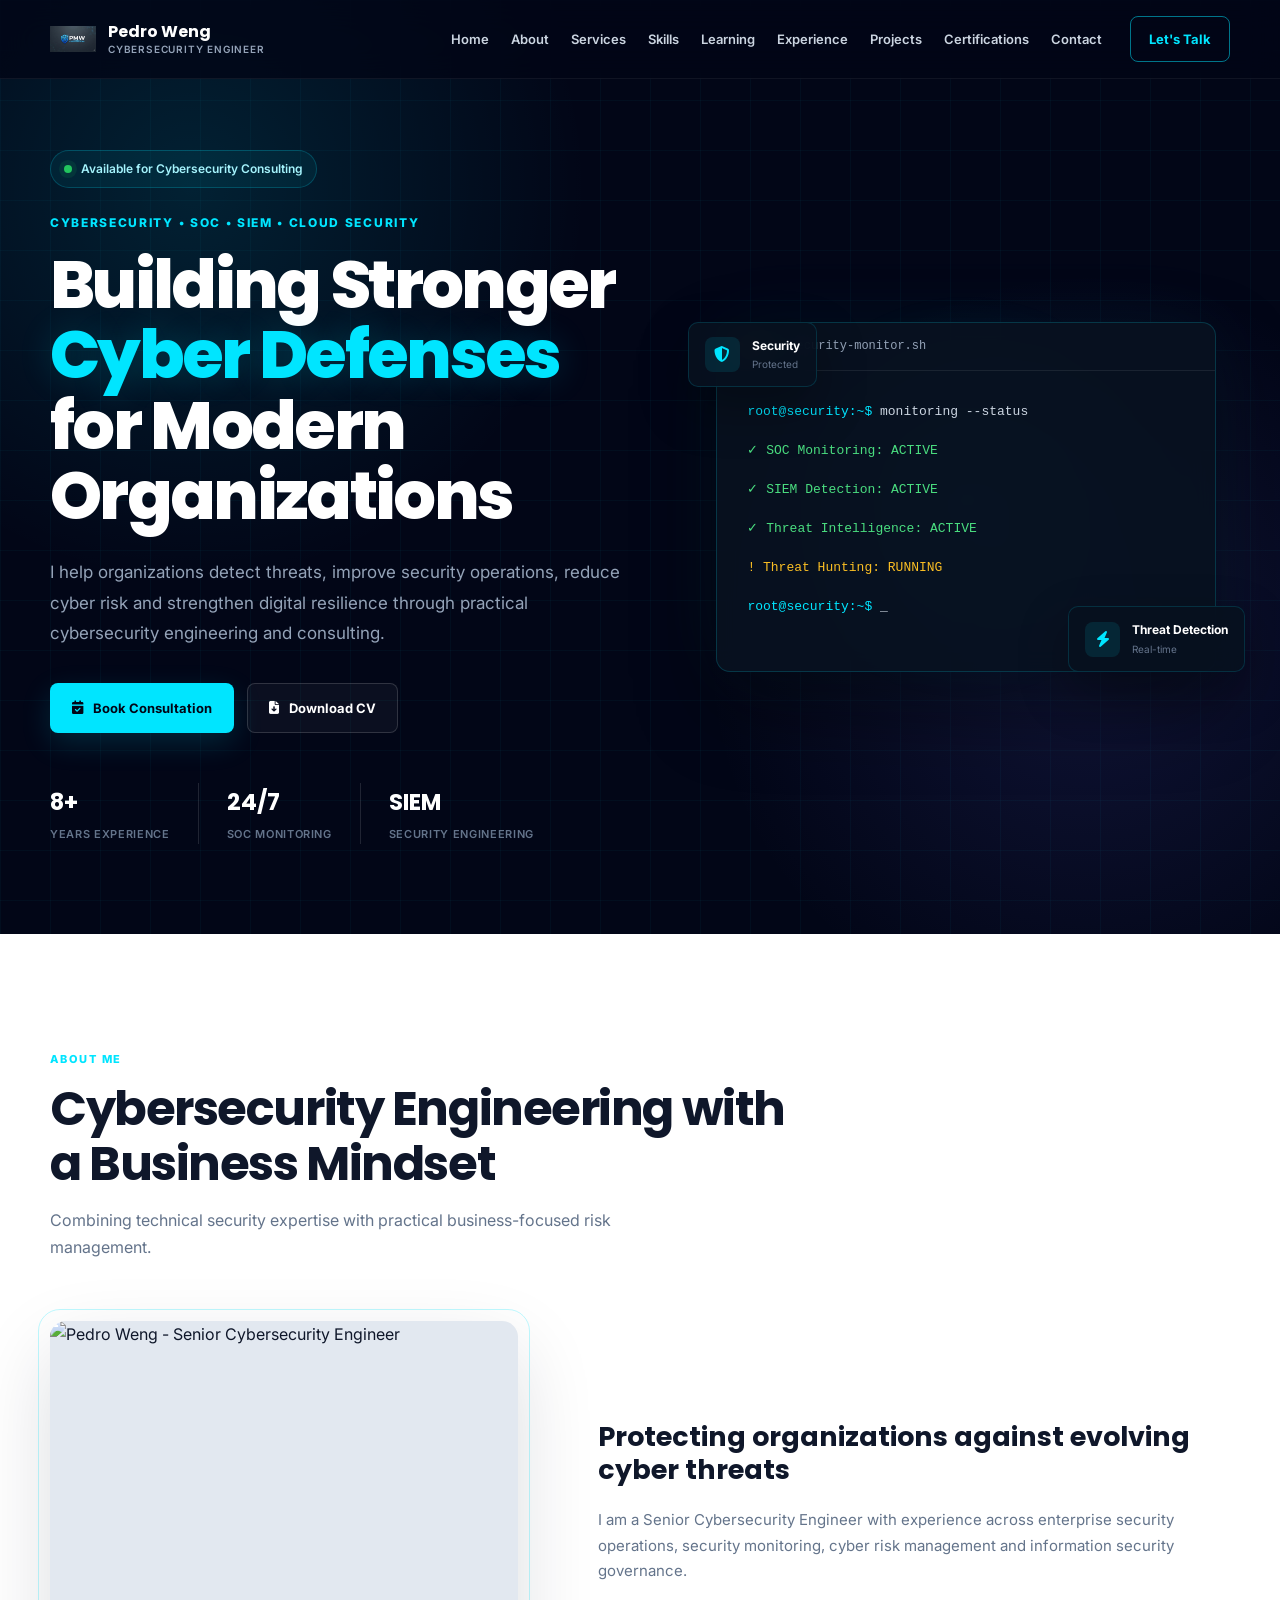
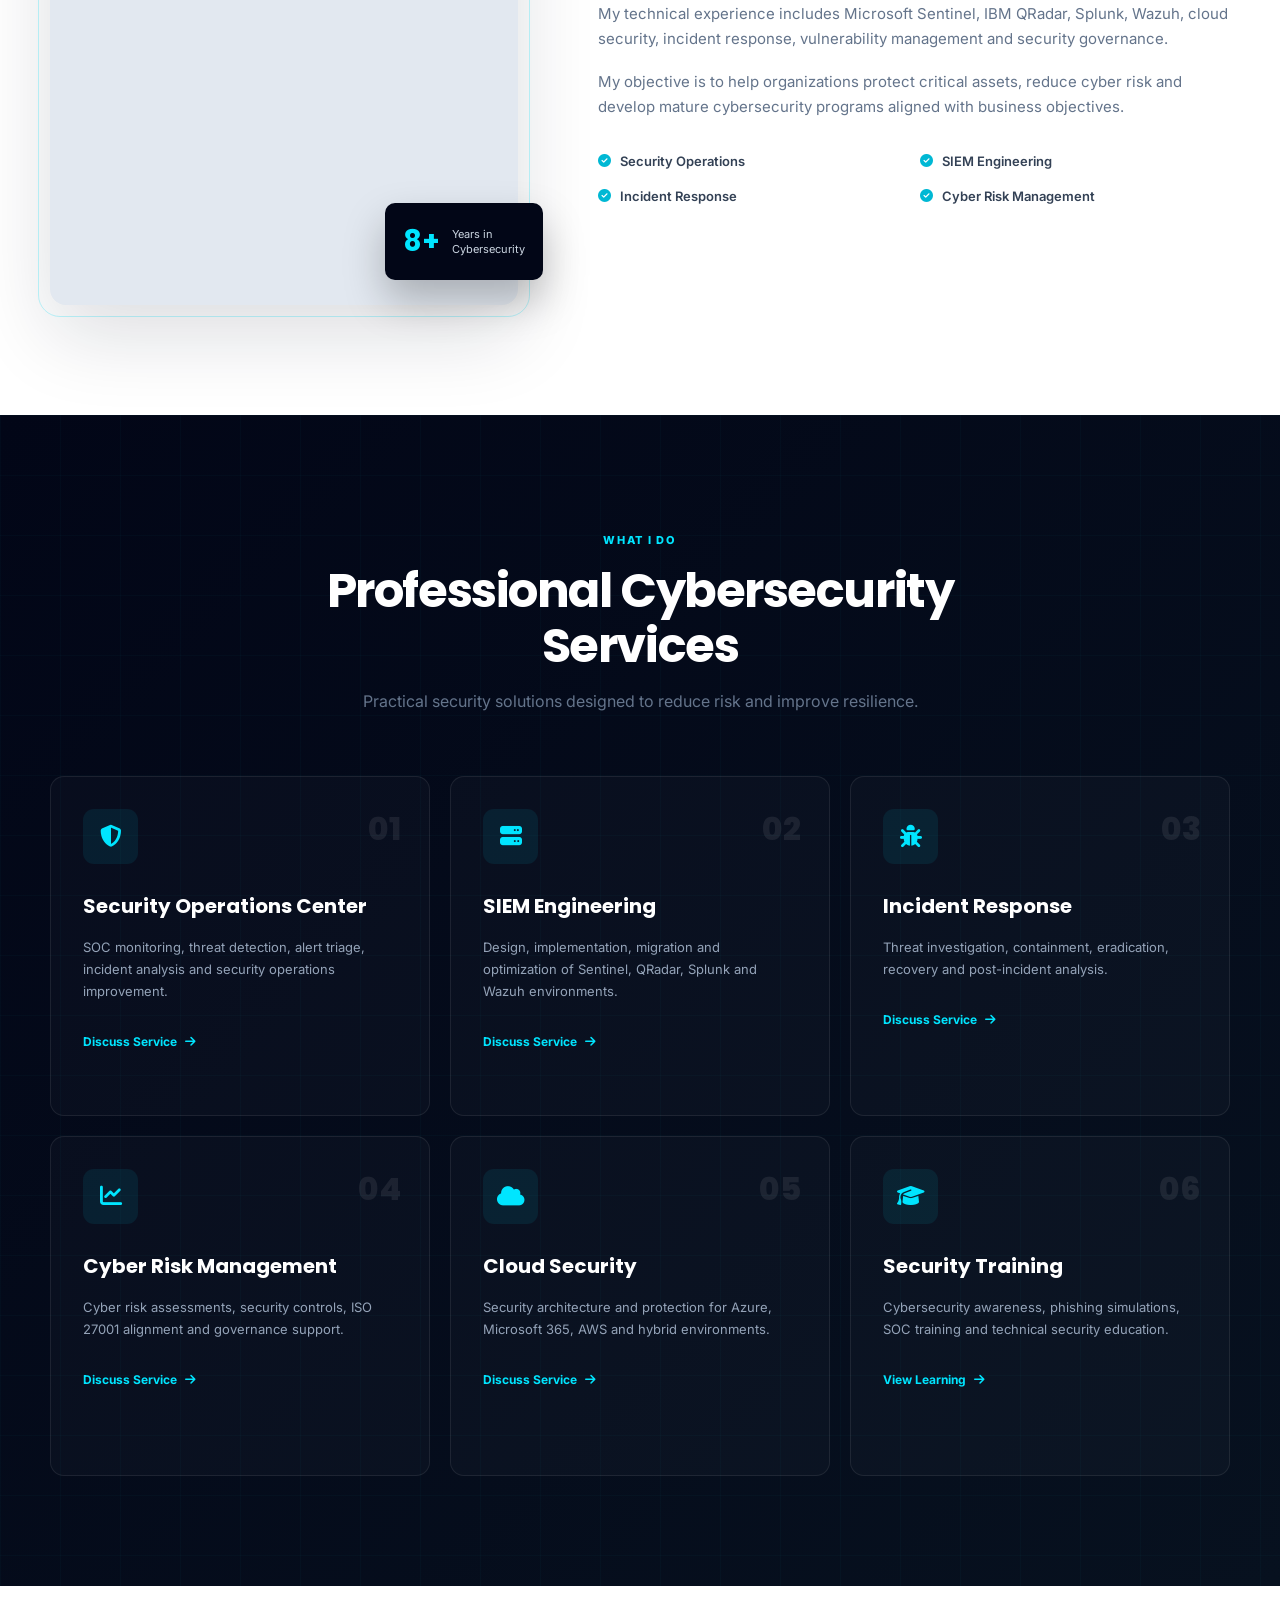
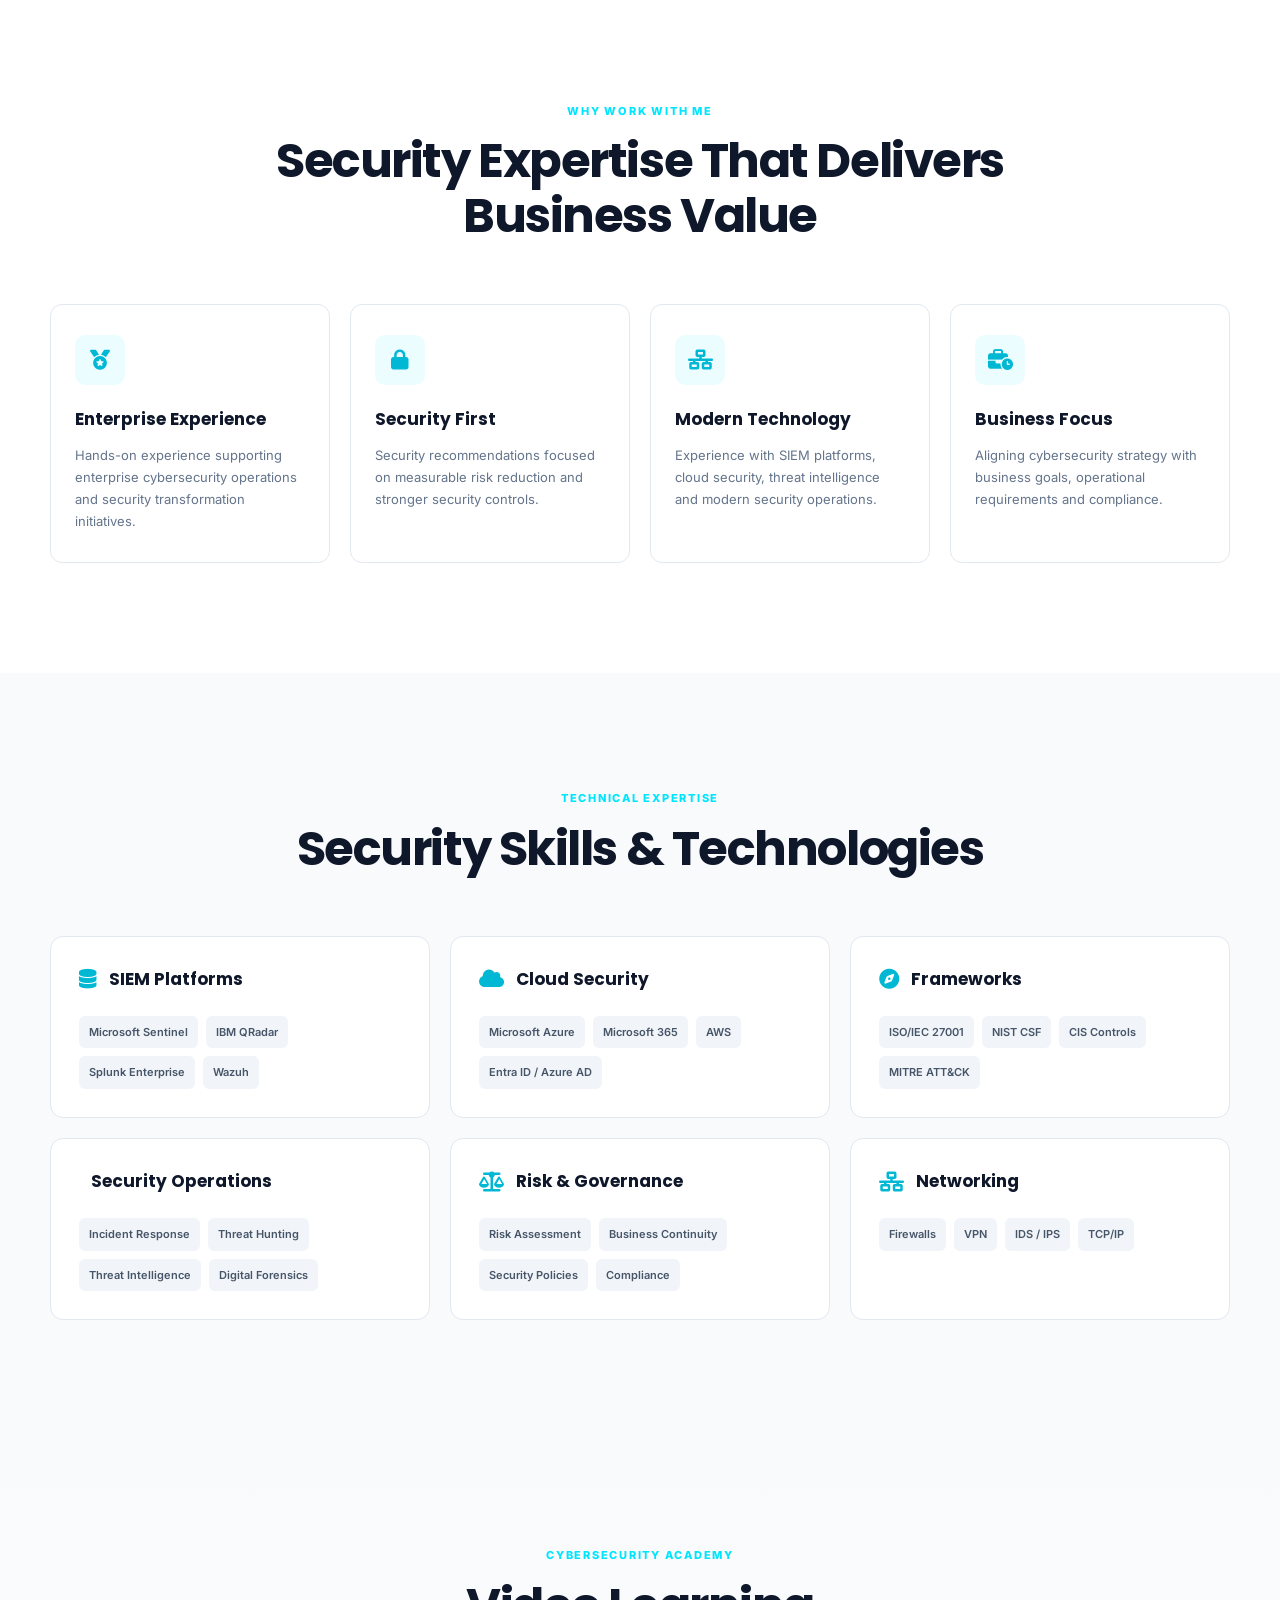
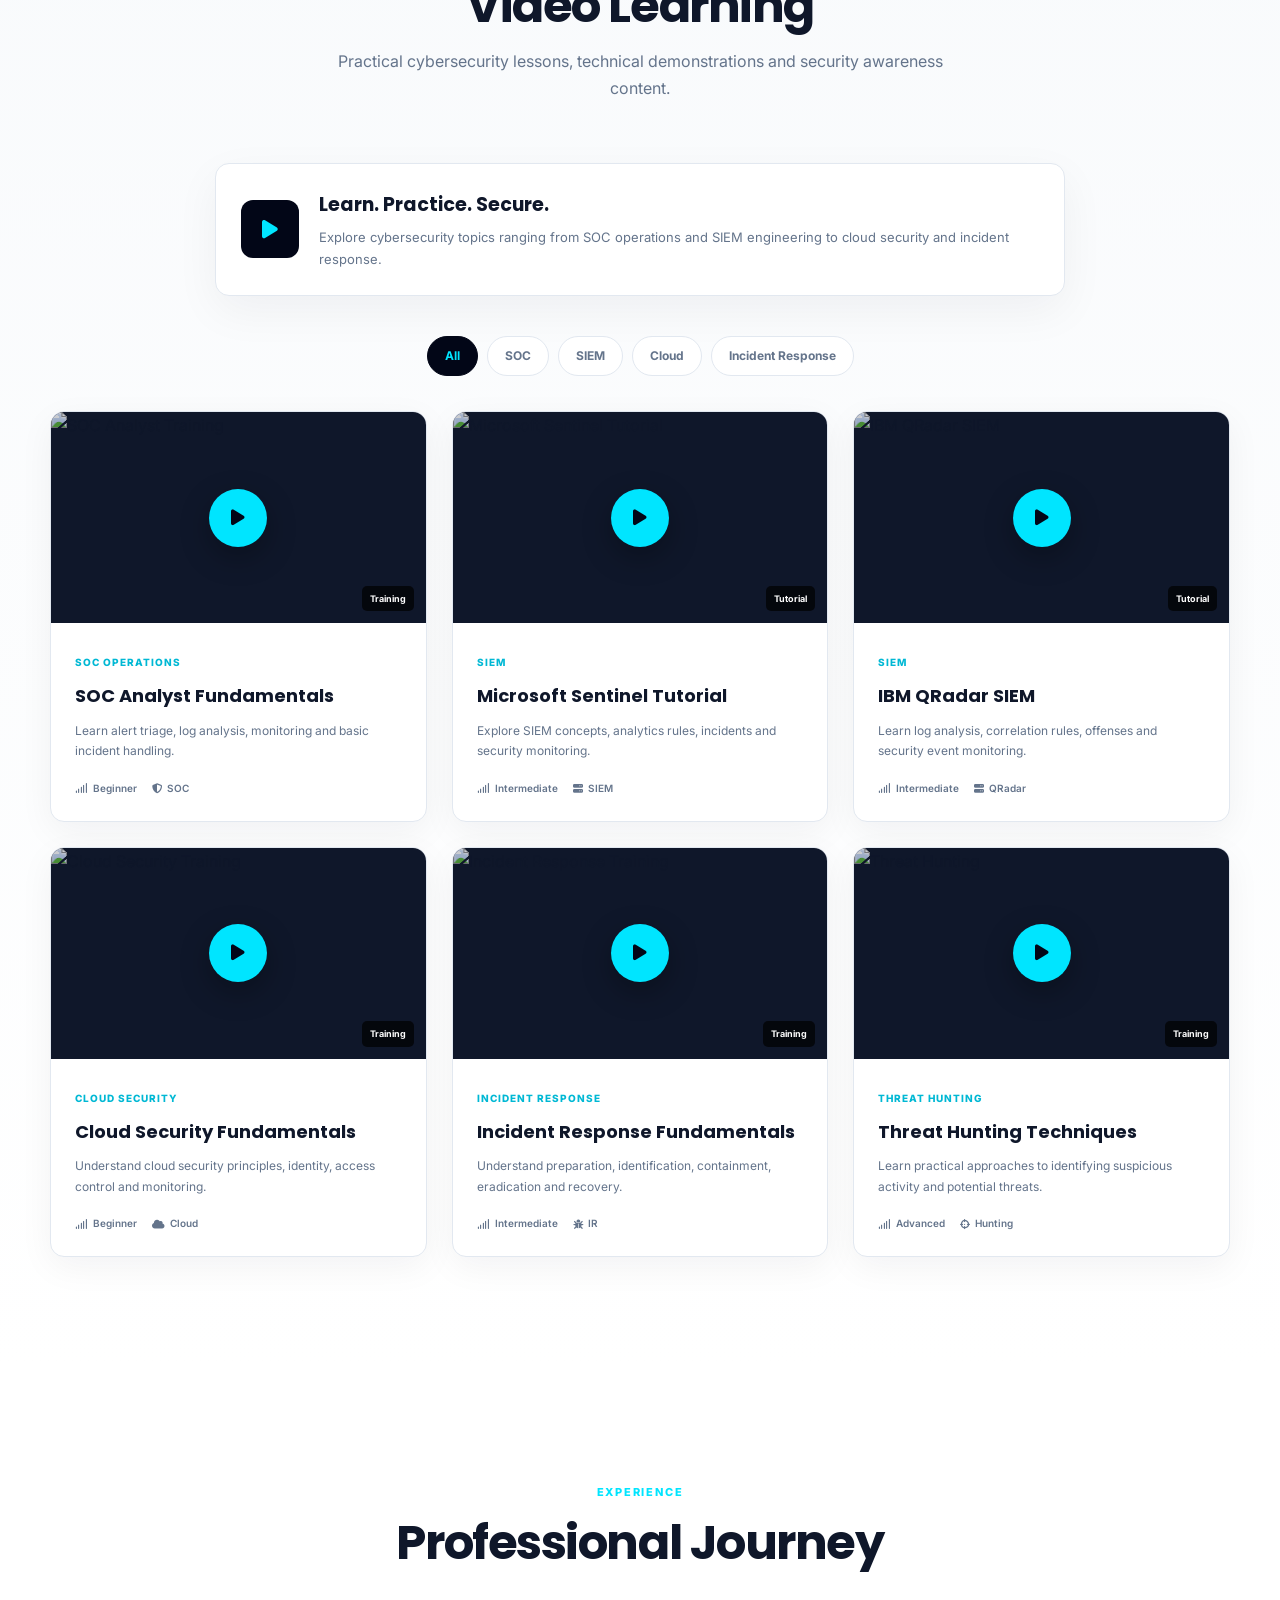
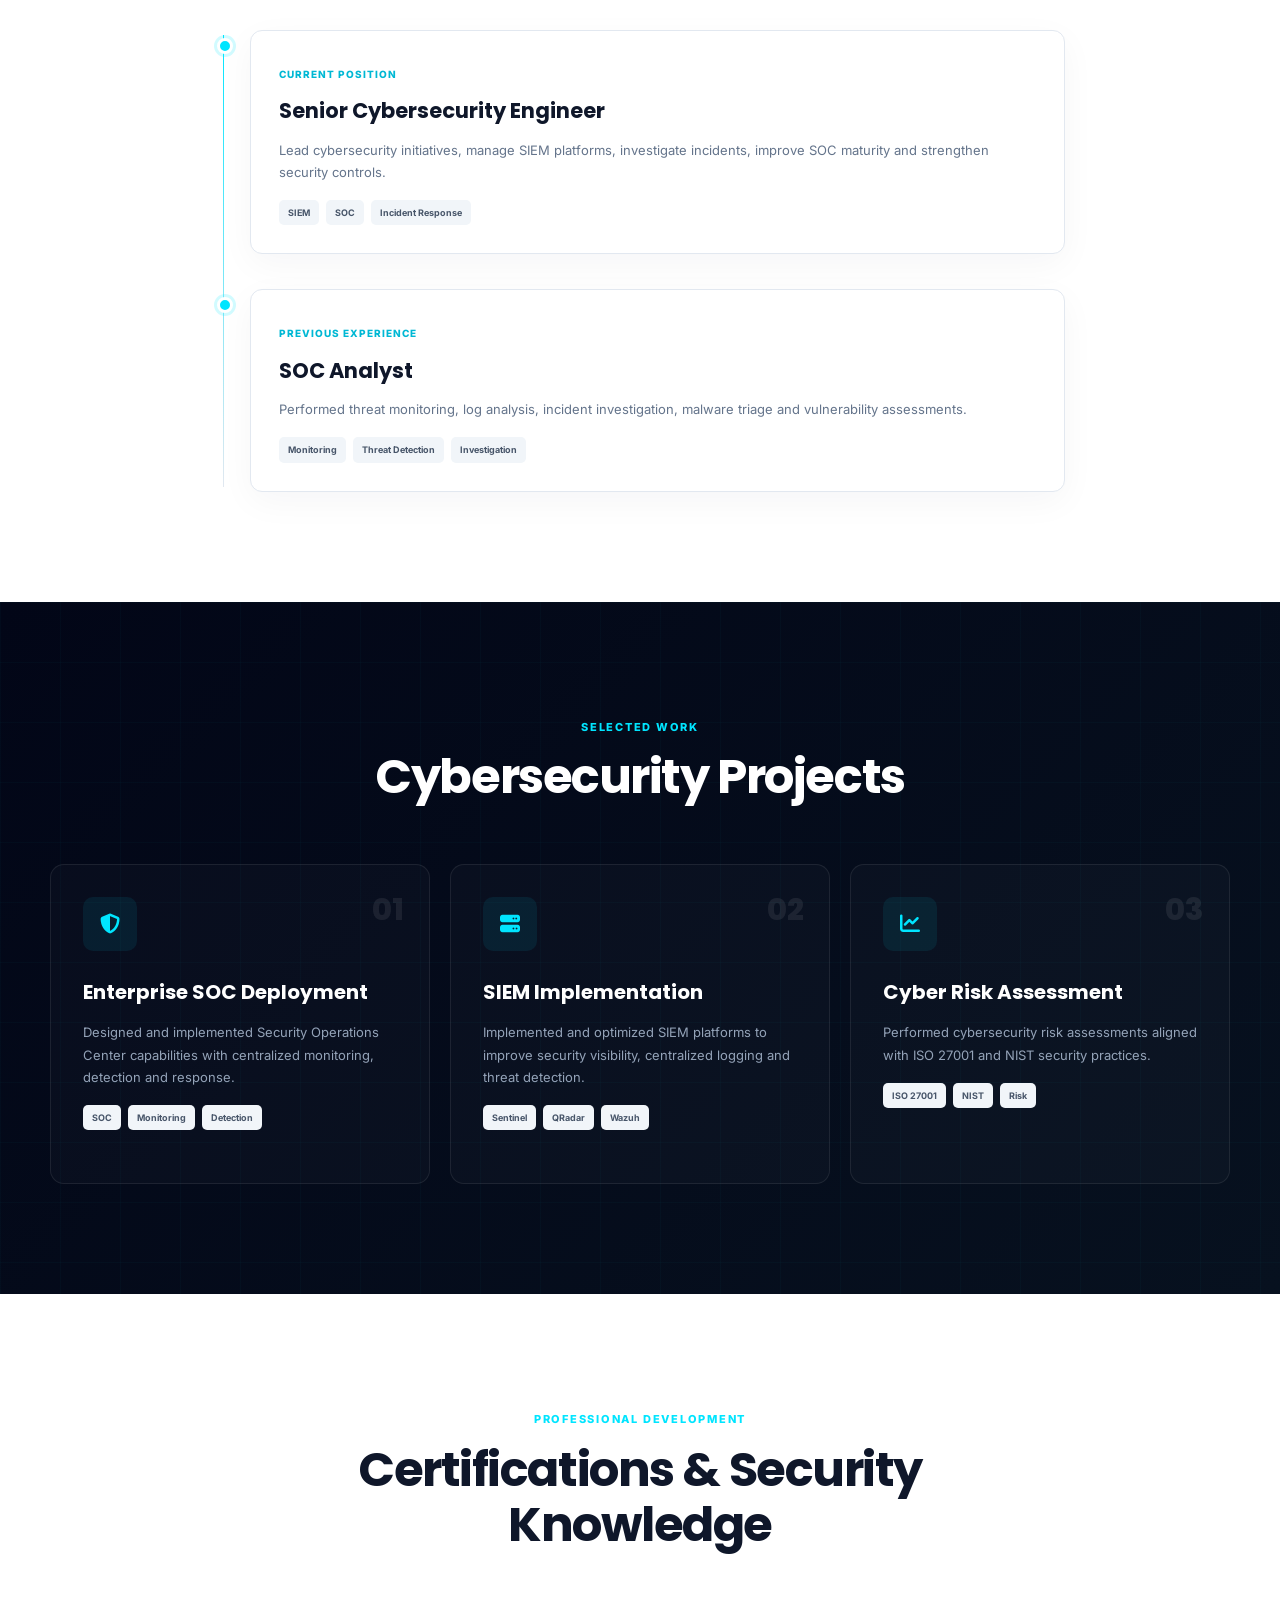
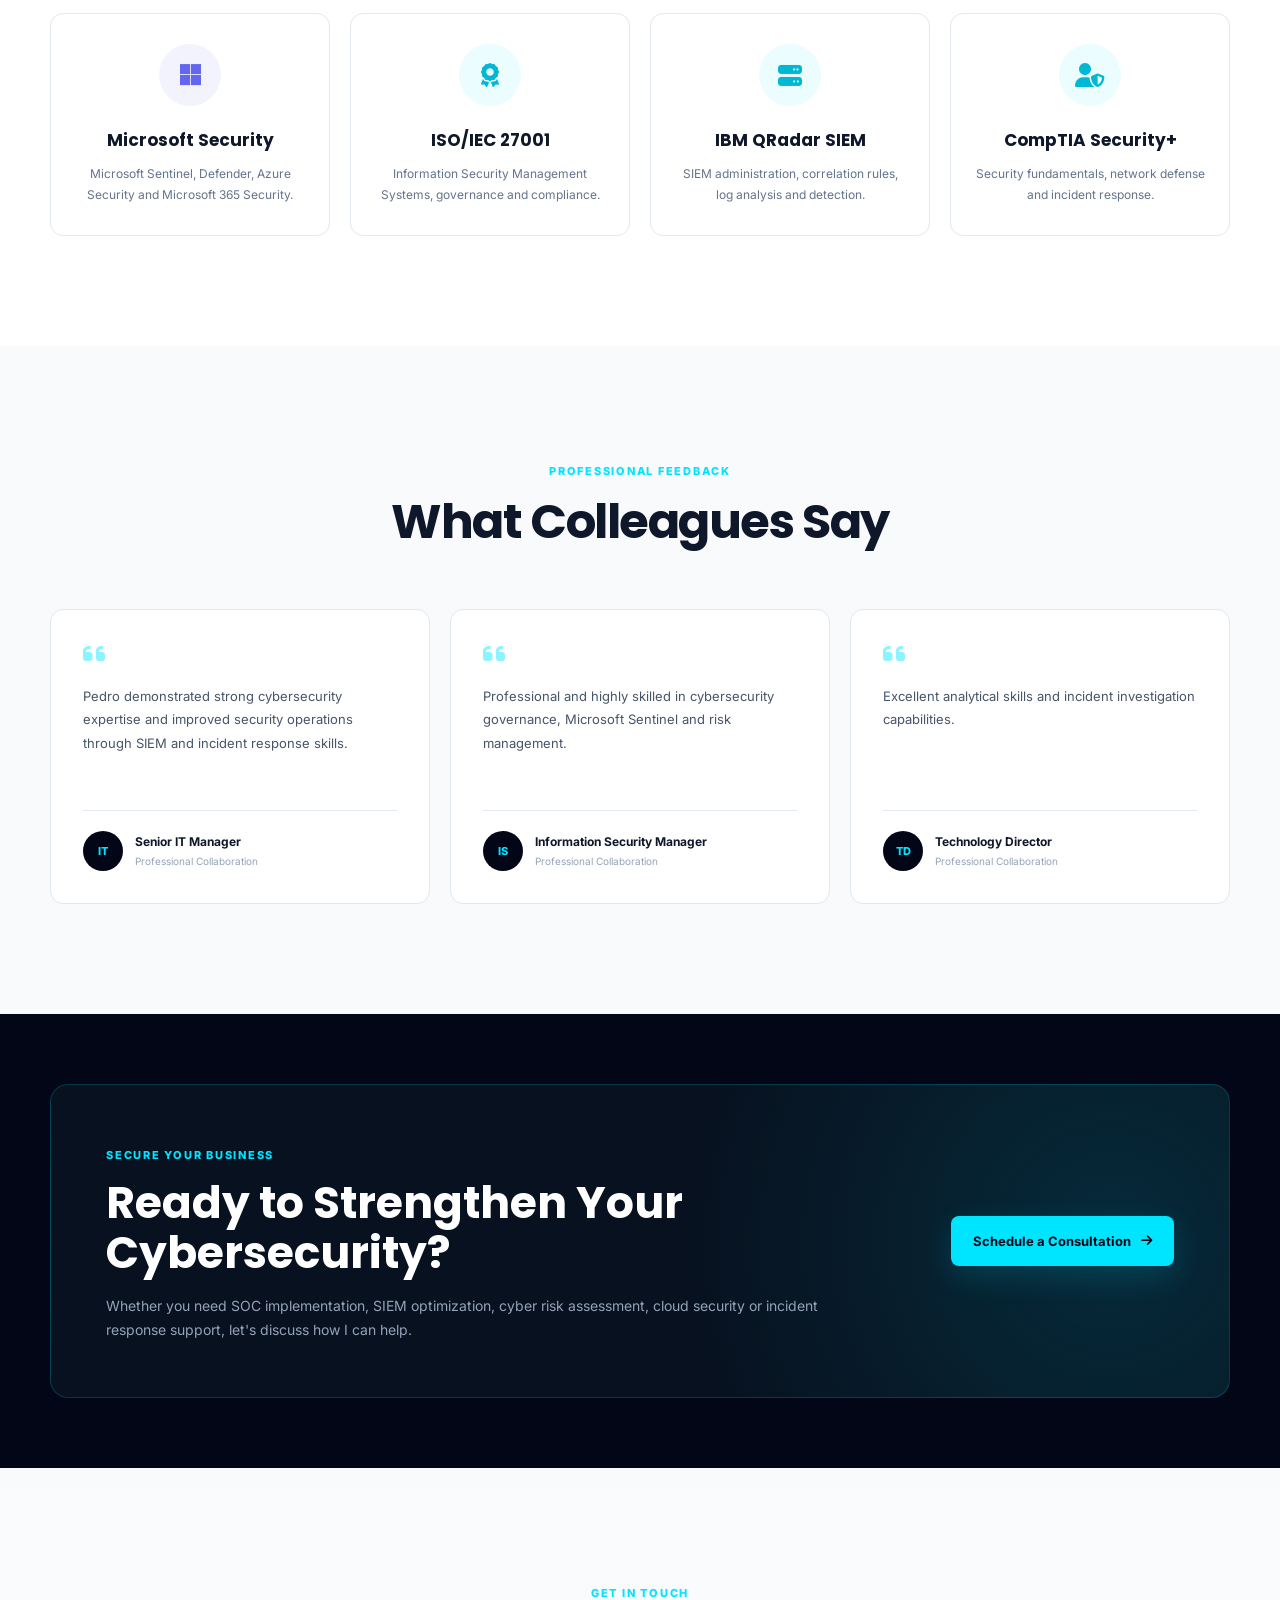
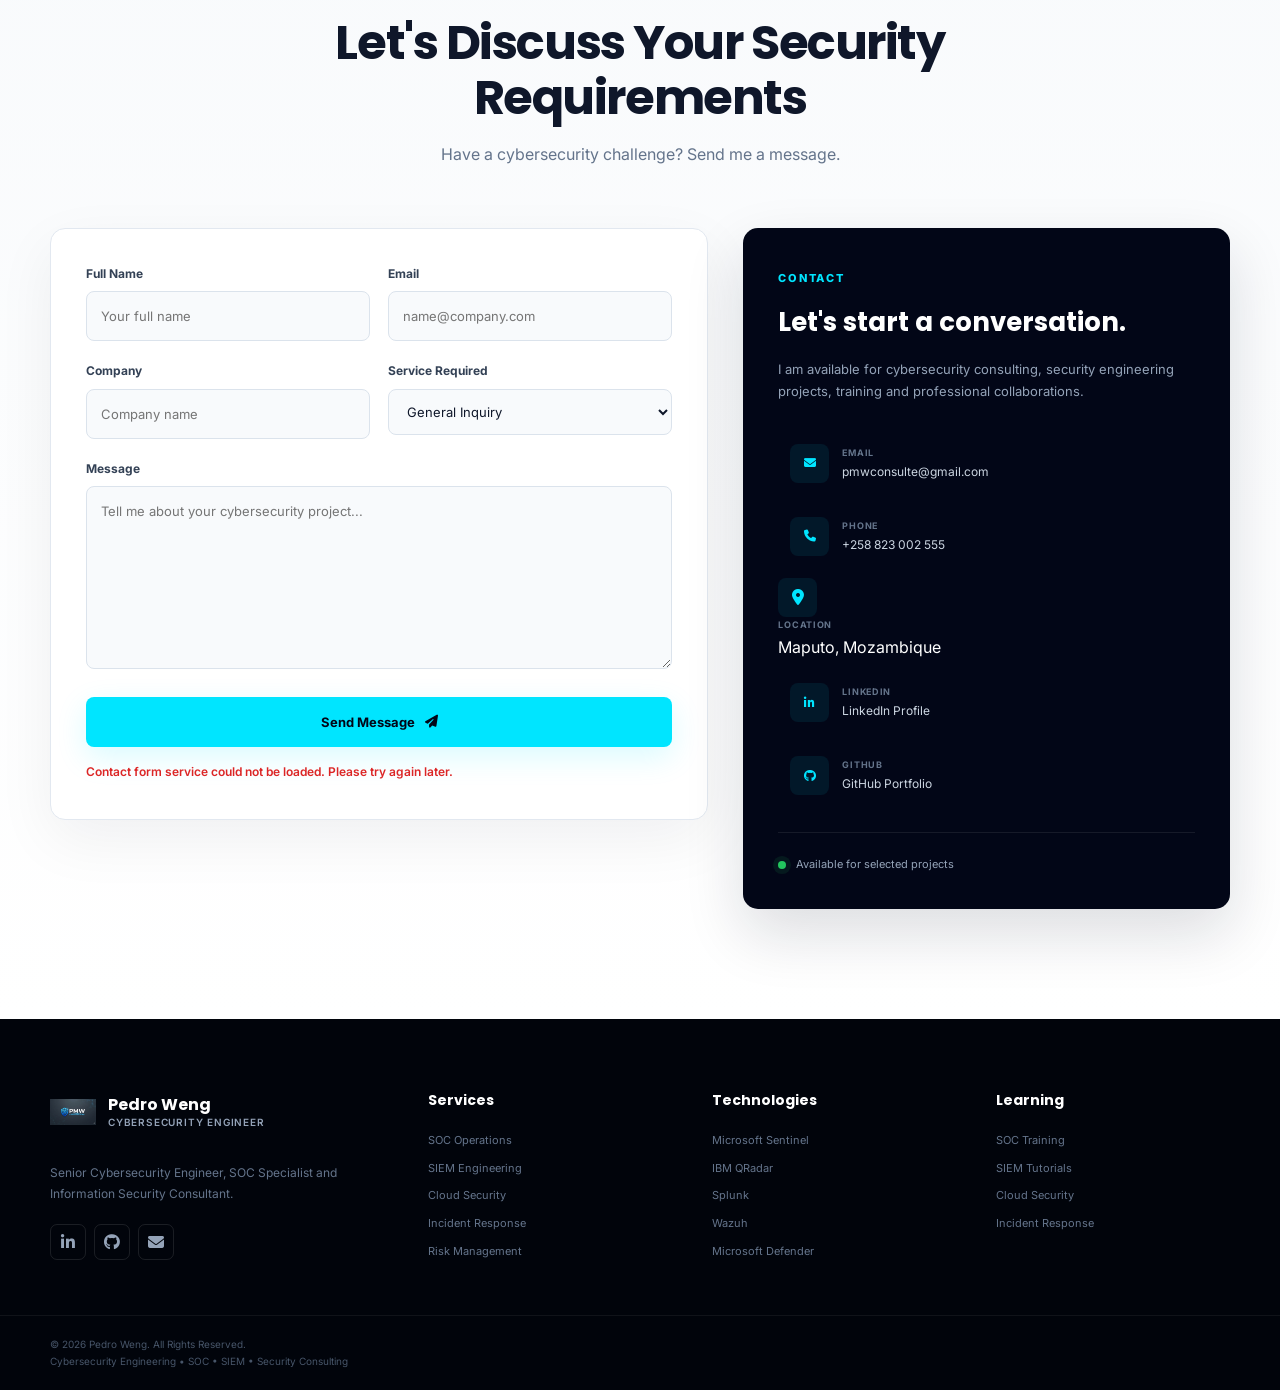
==== index.html @ 2ce39f30 "Update index.html" ====
<!DOCTYPE html>
<html lang="en">
<head>
    <meta charset="UTF-8">

    <meta name="viewport"
          content="width=device-width, initial-scale=1.0">

    <title>
        Pedro Weng | Senior Cybersecurity Engineer & Security Consultant
    </title>

    <meta name="description"
          content="Pedro Weng is a Senior Cybersecurity Engineer and Information Security Consultant specializing in SOC Operations, SIEM Engineering, Incident Response, Cloud Security, Cyber Risk and ISO 27001.">

    <meta name="keywords"
          content="Pedro Weng, Cybersecurity Engineer, Cybersecurity Consultant, SOC, SIEM, Microsoft Sentinel, QRadar, Wazuh, Splunk, ISO 27001, Incident Response, Cloud Security, Mozambique">

    <meta name="author" content="Pedro Weng">
    <meta name="robots" content="index, follow">

    <!-- Open Graph -->
    <meta property="og:title"
          content="Pedro Weng | Senior Cybersecurity Engineer">

    <meta property="og:description"
          content="Cybersecurity consulting, SOC, SIEM, incident response, cloud security and cyber risk management.">

    <meta property="og:type"
          content="website">

    <meta property="og:image"
          content="profile.jpg">

    <!-- Theme -->
    <meta name="theme-color"
          content="#020617">

    <!-- Favicon -->
    <link rel="icon"
          type="image/png"
          href="images/favicon.png">

    <!-- Fonts -->
    <link rel="preconnect"
          href="https://fonts.googleapis.com">

    <link rel="preconnect"
          href="https://fonts.gstatic.com"
          crossorigin>

    <link href="https://fonts.googleapis.com/css2?family=Inter:wght@400;500;600;700;800&family=Poppins:wght@400;500;600;700;800&display=swap"
          rel="stylesheet">

    <!-- Font Awesome -->
    <link rel="stylesheet"
          href="https://cdnjs.cloudflare.com/ajax/libs/font-awesome/6.7.2/css/all.min.css">

    <!-- Main CSS -->
    <link rel="stylesheet"
          href="style.css">
</head>

<body>

<!-- =====================================================
     HEADER
===================================================== -->

<header class="header"
        id="header">

    <div class="container nav-container">

        <a href="#home"
           class="logo"
           aria-label="Pedro Weng home">

            <img src="logo.png"
                 alt="PMW Cyber Solutions Logo"
                 class="logo-img">

            <div class="logo-text">
                <strong>Pedro Weng</strong>
                <span>Cybersecurity Engineer</span>
            </div>

        </a>

        <button class="menu-toggle"
                id="menu-toggle"
                type="button"
                aria-label="Open navigation menu"
                aria-expanded="false"
                aria-controls="nav">

            <i class="fa-solid fa-bars"></i>

        </button>

        <nav class="nav"
             id="nav"
             aria-label="Main navigation">

            <ul>

                <li>
                    <a href="#home">Home</a>
                </li>

                <li>
                    <a href="#about">About</a>
                </li>

                <li>
                    <a href="#services">Services</a>
                </li>

                <li>
                    <a href="#skills">Skills</a>
                </li>

                <li>
                    <a href="#video-learning">Learning</a>
                </li>

                <li>
                    <a href="#experience">Experience</a>
                </li>

                <li>
                    <a href="#projects">Projects</a>
                </li>

                <li>
                    <a href="#certifications">Certifications</a>
                </li>

                <li>
                    <a href="#contact">Contact</a>
                </li>

            </ul>

        </nav>

        <a href="#contact"
           class="nav-cta">

            Let's Talk

        </a>

    </div>

</header>


<main>

<!-- =====================================================
     HERO
===================================================== -->

<section id="home"
         class="hero">

    <div class="container hero-grid">

        <div class="hero-content reveal">

            <div class="status-badge">

                <span class="status-dot"></span>

                Available for Cybersecurity Consulting

            </div>

            <p class="hero-label">
                CYBERSECURITY • SOC • SIEM • CLOUD SECURITY
            </p>

            <h1>
                Building Stronger
                <span>Cyber Defenses</span>
                for Modern Organizations
            </h1>

            <p class="hero-description">

                I help organizations detect threats, improve
                security operations, reduce cyber risk and
                strengthen digital resilience through practical
                cybersecurity engineering and consulting.

            </p>

            <div class="hero-buttons">

                <a href="#contact"
                   class="btn btn-primary">

                    <i class="fa-solid fa-calendar-check"></i>

                    Book Consultation

                </a>

                <a href="Pedro_Weng_CV.pdf"
                   class="btn btn-secondary"
                   target="_blank"
                   rel="noopener">

                    <i class="fa-solid fa-file-arrow-down"></i>

                    Download CV

                </a>

            </div>

            <div class="hero-stats">

                <div class="stat">
                    <strong>8+</strong>
                    <span>Years Experience</span>
                </div>

                <div class="stat">
                    <strong>24/7</strong>
                    <span>SOC Monitoring</span>
                </div>

                <div class="stat">
                    <strong>SIEM</strong>
                    <span>Security Engineering</span>
                </div>

            </div>

        </div>


        <div class="hero-visual reveal">

            <div class="cyber-grid"></div>

            <div class="hero-card">

                <div class="terminal-header">

                    <div class="terminal-dots">
                        <span></span>
                        <span></span>
                        <span></span>
                    </div>

                    <span>
                        security-monitor.sh
                    </span>

                </div>

                <div class="terminal-body">

                    <p>
                        <span class="terminal-green">
                            root@security:~$
                        </span>
                        monitoring --status
                    </p>

                    <p class="terminal-success">
                        ✓ SOC Monitoring: ACTIVE
                    </p>

                    <p class="terminal-success">
                        ✓ SIEM Detection: ACTIVE
                    </p>

                    <p class="terminal-success">
                        ✓ Threat Intelligence: ACTIVE
                    </p>

                    <p class="terminal-warning">
                        ! Threat Hunting: RUNNING
                    </p>

                    <p>
                        <span class="terminal-green">
                            root@security:~$
                        </span>
                        _
                    </p>

                </div>

            </div>

            <div class="floating-card card-one">

                <i class="fa-solid fa-shield-halved"></i>

                <div>
                    <strong>Security</strong>
                    <span>Protected</span>
                </div>

            </div>

            <div class="floating-card card-two">

                <i class="fa-solid fa-bolt"></i>

                <div>
                    <strong>Threat Detection</strong>
                    <span>Real-time</span>
                </div>

            </div>

        </div>

    </div>

</section>


<!-- =====================================================
     ABOUT
===================================================== -->

<section id="about"
         class="section">

    <div class="container">

        <div class="section-heading reveal">

            <span class="section-tag">
                ABOUT ME
            </span>

            <h2>
                Cybersecurity Engineering
                with a Business Mindset
            </h2>

            <p>
                Combining technical security expertise with
                practical business-focused risk management.
            </p>

        </div>

        <div class="about-grid">

            <div class="about-image reveal">

                <div class="image-frame">

                    <img src="profile.jpg"
                         alt="Pedro Weng - Senior Cybersecurity Engineer"
                         loading="lazy">

                    <div class="experience-badge">

                        <strong>8+</strong>

                        <span>
                            Years in<br>
                            Cybersecurity
                        </span>

                    </div>

                </div>

            </div>


            <div class="about-content reveal">

                <h3>
                    Protecting organizations against
                    evolving cyber threats
                </h3>

                <p>
                    I am a Senior Cybersecurity Engineer with
                    experience across enterprise security
                    operations, security monitoring, cyber risk
                    management and information security governance.
                </p>

                <p>
                    My technical experience includes Microsoft
                    Sentinel, IBM QRadar, Splunk, Wazuh, cloud
                    security, incident response, vulnerability
                    management and security governance.
                </p>

                <p>
                    My objective is to help organizations protect
                    critical assets, reduce cyber risk and develop
                    mature cybersecurity programs aligned with
                    business objectives.
                </p>

                <div class="about-points">

                    <div>
                        <i class="fa-solid fa-circle-check"></i>
                        <span>Security Operations</span>
                    </div>

                    <div>
                        <i class="fa-solid fa-circle-check"></i>
                        <span>SIEM Engineering</span>
                    </div>

                    <div>
                        <i class="fa-solid fa-circle-check"></i>
                        <span>Incident Response</span>
                    </div>

                    <div>
                        <i class="fa-solid fa-circle-check"></i>
                        <span>Cyber Risk Management</span>
                    </div>

                </div>

            </div>

        </div>

    </div>

</section>


<!-- =====================================================
     SERVICES
===================================================== -->

<section id="services"
         class="section section-dark">

    <div class="container">

        <div class="section-heading centered reveal">

            <span class="section-tag">
                WHAT I DO
            </span>

            <h2>
                Professional Cybersecurity Services
            </h2>

            <p>
                Practical security solutions designed to
                reduce risk and improve resilience.
            </p>

        </div>

        <div class="services-grid">

            <article class="service-card reveal">

                <div class="service-icon">
                    <i class="fa-solid fa-shield-halved"></i>
                </div>

                <span class="service-number">01</span>

                <h3>
                    Security Operations Center
                </h3>

                <p>
                    SOC monitoring, threat detection, alert
                    triage, incident analysis and security
                    operations improvement.
                </p>

                <a href="#contact">
                    Discuss Service
                    <i class="fa-solid fa-arrow-right"></i>
                </a>

            </article>


            <article class="service-card reveal">

                <div class="service-icon">
                    <i class="fa-solid fa-server"></i>
                </div>

                <span class="service-number">02</span>

                <h3>
                    SIEM Engineering
                </h3>

                <p>
                    Design, implementation, migration and
                    optimization of Sentinel, QRadar, Splunk
                    and Wazuh environments.
                </p>

                <a href="#contact">
                    Discuss Service
                    <i class="fa-solid fa-arrow-right"></i>
                </a>

            </article>


            <article class="service-card reveal">

                <div class="service-icon">
                    <i class="fa-solid fa-bug"></i>
                </div>

                <span class="service-number">03</span>

                <h3>
                    Incident Response
                </h3>

                <p>
                    Threat investigation, containment,
                    eradication, recovery and post-incident
                    analysis.
                </p>

                <a href="#contact">
                    Discuss Service
                    <i class="fa-solid fa-arrow-right"></i>
                </a>

            </article>


            <article class="service-card reveal">

                <div class="service-icon">
                    <i class="fa-solid fa-chart-line"></i>
                </div>

                <span class="service-number">04</span>

                <h3>
                    Cyber Risk Management
                </h3>

                <p>
                    Cyber risk assessments, security controls,
                    ISO 27001 alignment and governance support.
                </p>

                <a href="#contact">
                    Discuss Service
                    <i class="fa-solid fa-arrow-right"></i>
                </a>

            </article>


            <article class="service-card reveal">

                <div class="service-icon">
                    <i class="fa-solid fa-cloud"></i>
                </div>

                <span class="service-number">05</span>

                <h3>
                    Cloud Security
                </h3>

                <p>
                    Security architecture and protection for
                    Azure, Microsoft 365, AWS and hybrid
                    environments.
                </p>

                <a href="#contact">
                    Discuss Service
                    <i class="fa-solid fa-arrow-right"></i>
                </a>

            </article>


            <article class="service-card reveal">

                <div class="service-icon">
                    <i class="fa-solid fa-graduation-cap"></i>
                </div>

                <span class="service-number">06</span>

                <h3>
                    Security Training
                </h3>

                <p>
                    Cybersecurity awareness, phishing
                    simulations, SOC training and technical
                    security education.
                </p>

                <a href="#video-learning">
                    View Learning
                    <i class="fa-solid fa-arrow-right"></i>
                </a>

            </article>

        </div>

    </div>

</section>


<!-- =====================================================
     WHY WORK WITH ME
===================================================== -->

<section id="why"
         class="section">

    <div class="container">

        <div class="section-heading centered reveal">

            <span class="section-tag">
                WHY WORK WITH ME
            </span>

            <h2>
                Security Expertise That Delivers
                Business Value
            </h2>

        </div>

        <div class="features-grid">

            <div class="feature reveal">

                <div class="feature-icon">
                    <i class="fa-solid fa-medal"></i>
                </div>

                <h3>
                    Enterprise Experience
                </h3>

                <p>
                    Hands-on experience supporting enterprise
                    cybersecurity operations and security
                    transformation initiatives.
                </p>

            </div>


            <div class="feature reveal">

                <div class="feature-icon">
                    <i class="fa-solid fa-lock"></i>
                </div>

                <h3>
                    Security First
                </h3>

                <p>
                    Security recommendations focused on
                    measurable risk reduction and stronger
                    security controls.
                </p>

            </div>


            <div class="feature reveal">

                <div class="feature-icon">
                    <i class="fa-solid fa-network-wired"></i>
                </div>

                <h3>
                    Modern Technology
                </h3>

                <p>
                    Experience with SIEM platforms, cloud
                    security, threat intelligence and modern
                    security operations.
                </p>

            </div>


            <div class="feature reveal">

                <div class="feature-icon">
                    <i class="fa-solid fa-business-time"></i>
                </div>

                <h3>
                    Business Focus
                </h3>

                <p>
                    Aligning cybersecurity strategy with
                    business goals, operational requirements
                    and compliance.
                </p>

            </div>

        </div>

    </div>

</section>


<!-- =====================================================
     SKILLS
===================================================== -->

<section id="skills"
         class="section section-light">

    <div class="container">

        <div class="section-heading centered reveal">

            <span class="section-tag">
                TECHNICAL EXPERTISE
            </span>

            <h2>
                Security Skills & Technologies
            </h2>

        </div>

        <div class="skills-grid">

            <div class="skill-card reveal">

                <div class="skill-title">
                    <i class="fa-solid fa-database"></i>
                    <h3>SIEM Platforms</h3>
                </div>

                <div class="skill-list">
                    <span>Microsoft Sentinel</span>
                    <span>IBM QRadar</span>
                    <span>Splunk Enterprise</span>
                    <span>Wazuh</span>
                </div>

            </div>


            <div class="skill-card reveal">

                <div class="skill-title">
                    <i class="fa-solid fa-cloud"></i>
                    <h3>Cloud Security</h3>
                </div>

                <div class="skill-list">
                    <span>Microsoft Azure</span>
                    <span>Microsoft 365</span>
                    <span>AWS</span>
                    <span>Entra ID / Azure AD</span>
                </div>

            </div>


            <div class="skill-card reveal">

                <div class="skill-title">
                    <i class="fa-solid fa-compass"></i>
                    <h3>Frameworks</h3>
                </div>

                <div class="skill-list">
                    <span>ISO/IEC 27001</span>
                    <span>NIST CSF</span>
                    <span>CIS Controls</span>
                    <span>MITRE ATT&CK</span>
                </div>

            </div>


            <div class="skill-card reveal">

                <div class="skill-title">
                    <i class="fa-solid fa-radar"></i>
                    <h3>Security Operations</h3>
                </div>

                <div class="skill-list">
                    <span>Incident Response</span>
                    <span>Threat Hunting</span>
                    <span>Threat Intelligence</span>
                    <span>Digital Forensics</span>
                </div>

            </div>


            <div class="skill-card reveal">

                <div class="skill-title">
                    <i class="fa-solid fa-scale-balanced"></i>
                    <h3>Risk & Governance</h3>
                </div>

                <div class="skill-list">
                    <span>Risk Assessment</span>
                    <span>Business Continuity</span>
                    <span>Security Policies</span>
                    <span>Compliance</span>
                </div>

            </div>


            <div class="skill-card reveal">

                <div class="skill-title">
                    <i class="fa-solid fa-network-wired"></i>
                    <h3>Networking</h3>
                </div>

                <div class="skill-list">
                    <span>Firewalls</span>
                    <span>VPN</span>
                    <span>IDS / IPS</span>
                    <span>TCP/IP</span>
                </div>

            </div>

        </div>

    </div>

</section>


<!-- =====================================================
     VIDEO LEARNING
===================================================== -->

<section id="video-learning"
         class="section video-section">

    <div class="container">

        <div class="section-heading centered reveal">

            <span class="section-tag">
                CYBERSECURITY ACADEMY
            </span>

            <h2>
                Video Learning
            </h2>

            <p>
                Practical cybersecurity lessons, technical
                demonstrations and security awareness content.
            </p>

        </div>


        <div class="learning-intro reveal">

            <div class="learning-icon">
                <i class="fa-solid fa-play"></i>
            </div>

            <div>

                <h3>
                    Learn. Practice. Secure.
                </h3>

                <p>
                    Explore cybersecurity topics ranging from
                    SOC operations and SIEM engineering to cloud
                    security and incident response.
                </p>

            </div>

        </div>


        <div class="video-filters reveal">

            <button class="video-filter active"
                    type="button"
                    data-filter="all"
                    aria-pressed="true">
                All
            </button>

            <button class="video-filter"
                    type="button"
                    data-filter="soc"
                    aria-pressed="false">
                SOC
            </button>

            <button class="video-filter"
                    type="button"
                    data-filter="siem"
                    aria-pressed="false">
                SIEM
            </button>

            <button class="video-filter"
                    type="button"
                    data-filter="cloud"
                    aria-pressed="false">
                Cloud
            </button>

            <button class="video-filter"
                    type="button"
                    data-filter="incident"
                    aria-pressed="false">
                Incident Response
            </button>

        </div>


        <div class="video-grid">


            <!-- VIDEO 1 -->

            <article class="video-card reveal"
                     data-category="soc">

                <div class="video-thumbnail">

                    <img src="images/videos/soc.jpg"
                         alt="SOC Analyst Training"
                         loading="lazy">

                    <button class="play-button"
                            type="button"
                            data-video="YOUR_VIDEO_ID_1"
                            data-title="SOC Analyst Fundamentals"
                            aria-label="Play SOC Analyst Fundamentals">

                        <i class="fa-solid fa-play"></i>

                    </button>

                    <span class="video-duration">
                        Training
                    </span>

                </div>

                <div class="video-content">

                    <span class="video-category">
                        SOC OPERATIONS
                    </span>

                    <h3>
                        SOC Analyst Fundamentals
                    </h3>

                    <p>
                        Learn alert triage, log analysis,
                        monitoring and basic incident handling.
                    </p>

                    <div class="video-meta">

                        <span>
                            <i class="fa-solid fa-signal"></i>
                            Beginner
                        </span>

                        <span>
                            <i class="fa-solid fa-shield-halved"></i>
                            SOC
                        </span>

                    </div>

                </div>

            </article>


            <!-- VIDEO 2 -->

            <article class="video-card reveal"
                     data-category="siem">

                <div class="video-thumbnail">

                    <img src="images/videos/sentinel.jpg"
                         alt="Microsoft Sentinel Tutorial"
                         loading="lazy">

                    <button class="play-button"
                            type="button"
                            data-video="YOUR_VIDEO_ID_2"
                            data-title="Microsoft Sentinel Tutorial"
                            aria-label="Play Microsoft Sentinel Tutorial">

                        <i class="fa-solid fa-play"></i>

                    </button>

                    <span class="video-duration">
                        Tutorial
                    </span>

                </div>

                <div class="video-content">

                    <span class="video-category">
                        SIEM
                    </span>

                    <h3>
                        Microsoft Sentinel Tutorial
                    </h3>

                    <p>
                        Explore SIEM concepts, analytics rules,
                        incidents and security monitoring.
                    </p>

                    <div class="video-meta">

                        <span>
                            <i class="fa-solid fa-signal"></i>
                            Intermediate
                        </span>

                        <span>
                            <i class="fa-solid fa-server"></i>
                            SIEM
                        </span>

                    </div>

                </div>

            </article>


            <!-- VIDEO 3 -->

            <article class="video-card reveal"
                     data-category="siem">

                <div class="video-thumbnail">

                    <img src="images/videos/qradar.jpg"
                         alt="IBM QRadar SIEM"
                         loading="lazy">

                    <button class="play-button"
                            type="button"
                            data-video="YOUR_VIDEO_ID_3"
                            data-title="IBM QRadar SIEM"
                            aria-label="Play IBM QRadar SIEM">

                        <i class="fa-solid fa-play"></i>

                    </button>

                    <span class="video-duration">
                        Tutorial
                    </span>

                </div>

                <div class="video-content">

                    <span class="video-category">
                        SIEM
                    </span>

                    <h3>
                        IBM QRadar SIEM
                    </h3>

                    <p>
                        Learn log analysis, correlation rules,
                        offenses and security event monitoring.
                    </p>

                    <div class="video-meta">

                        <span>
                            <i class="fa-solid fa-signal"></i>
                            Intermediate
                        </span>

                        <span>
                            <i class="fa-solid fa-server"></i>
                            QRadar
                        </span>

                    </div>

                </div>

            </article>


            <!-- VIDEO 4 -->

            <article class="video-card reveal"
                     data-category="cloud">

                <div class="video-thumbnail">

                    <img src="images/videos/cloud-security.jpg"
                         alt="Cloud Security Training"
                         loading="lazy">

                    <button class="play-button"
                            type="button"
                            data-video="YOUR_VIDEO_ID_4"
                            data-title="Cloud Security Fundamentals"
                            aria-label="Play Cloud Security Fundamentals">

                        <i class="fa-solid fa-play"></i>

                    </button>

                    <span class="video-duration">
                        Training
                    </span>

                </div>

                <div class="video-content">

                    <span class="video-category">
                        CLOUD SECURITY
                    </span>

                    <h3>
                        Cloud Security Fundamentals
                    </h3>

                    <p>
                        Understand cloud security principles,
                        identity, access control and monitoring.
                    </p>

                    <div class="video-meta">

                        <span>
                            <i class="fa-solid fa-signal"></i>
                            Beginner
                        </span>

                        <span>
                            <i class="fa-solid fa-cloud"></i>
                            Cloud
                        </span>

                    </div>

                </div>

            </article>


            <!-- VIDEO 5 -->

            <article class="video-card reveal"
                     data-category="incident">

                <div class="video-thumbnail">

                    <img src="images/videos/incident-response.jpg"
                         alt="Incident Response Training"
                         loading="lazy">

                    <button class="play-button"
                            type="button"
                            data-video="YOUR_VIDEO_ID_5"
                            data-title="Incident Response Fundamentals"
                            aria-label="Play Incident Response Fundamentals">

                        <i class="fa-solid fa-play"></i>

                    </button>

                    <span class="video-duration">
                        Training
                    </span>

                </div>

                <div class="video-content">

                    <span class="video-category">
                        INCIDENT RESPONSE
                    </span>

                    <h3>
                        Incident Response Fundamentals
                    </h3>

                    <p>
                        Understand preparation, identification,
                        containment, eradication and recovery.
                    </p>

                    <div class="video-meta">

                        <span>
                            <i class="fa-solid fa-signal"></i>
                            Intermediate
                        </span>

                        <span>
                            <i class="fa-solid fa-bug"></i>
                            IR
                        </span>

                    </div>

                </div>

            </article>


            <!-- VIDEO 6 -->

            <article class="video-card reveal"
                     data-category="soc">

                <div class="video-thumbnail">

                    <img src="images/videos/threat-hunting.jpg"
                         alt="Threat Hunting"
                         loading="lazy">

                    <button class="play-button"
                            type="button"
                            data-video="YOUR_VIDEO_ID_6"
                            data-title="Threat Hunting Techniques"
                            aria-label="Play Threat Hunting Techniques">

                        <i class="fa-solid fa-play"></i>

                    </button>

                    <span class="video-duration">
                        Training
                    </span>

                </div>

                <div class="video-content">

                    <span class="video-category">
                        THREAT HUNTING
                    </span>

                    <h3>
                        Threat Hunting Techniques
                    </h3>

                    <p>
                        Learn practical approaches to identifying
                        suspicious activity and potential threats.
                    </p>

                    <div class="video-meta">

                        <span>
                            <i class="fa-solid fa-signal"></i>
                            Advanced
                        </span>

                        <span>
                            <i class="fa-solid fa-crosshairs"></i>
                            Hunting
                        </span>

                    </div>

                </div>

            </article>

        </div>

    </div>

</section>


<!-- =====================================================
     EXPERIENCE
===================================================== -->

<section id="experience"
         class="section">

    <div class="container">

        <div class="section-heading centered reveal">

            <span class="section-tag">
                EXPERIENCE
            </span>

            <h2>
                Professional Journey
            </h2>

        </div>

        <div class="timeline">

            <div class="timeline-item reveal">

                <div class="timeline-dot"></div>

                <div class="timeline-content">

                    <span class="timeline-date">
                        Current Position
                    </span>

                    <h3>
                        Senior Cybersecurity Engineer
                    </h3>

                    <p>
                        Lead cybersecurity initiatives, manage
                        SIEM platforms, investigate incidents,
                        improve SOC maturity and strengthen
                        security controls.
                    </p>

                    <div class="timeline-tags">
                        <span>SIEM</span>
                        <span>SOC</span>
                        <span>Incident Response</span>
                    </div>

                </div>

            </div>


            <div class="timeline-item reveal">

                <div class="timeline-dot"></div>

                <div class="timeline-content">

                    <span class="timeline-date">
                        Previous Experience
                    </span>

                    <h3>
                        SOC Analyst
                    </h3>

                    <p>
                        Performed threat monitoring, log analysis,
                        incident investigation, malware triage
                        and vulnerability assessments.
                    </p>

                    <div class="timeline-tags">
                        <span>Monitoring</span>
                        <span>Threat Detection</span>
                        <span>Investigation</span>
                    </div>

                </div>

            </div>

        </div>

    </div>

</section>


<!-- =====================================================
     PROJECTS
===================================================== -->

<section id="projects"
         class="section section-dark">

    <div class="container">

        <div class="section-heading centered reveal">

            <span class="section-tag">
                SELECTED WORK
            </span>

            <h2>
                Cybersecurity Projects
            </h2>

        </div>

        <div class="projects-grid">

            <article class="project-card reveal">

                <div class="project-number">
                    01
                </div>

                <div class="project-icon">
                    <i class="fa-solid fa-shield-halved"></i>
                </div>

                <h3>
                    Enterprise SOC Deployment
                </h3>

                <p>
                    Designed and implemented Security Operations
                    Center capabilities with centralized monitoring,
                    detection and response.
                </p>

                <div class="project-tags">
                    <span>SOC</span>
                    <span>Monitoring</span>
                    <span>Detection</span>
                </div>

            </article>


            <article class="project-card reveal">

                <div class="project-number">
                    02
                </div>

                <div class="project-icon">
                    <i class="fa-solid fa-server"></i>
                </div>

                <h3>
                    SIEM Implementation
                </h3>

                <p>
                    Implemented and optimized SIEM platforms to
                    improve security visibility, centralized
                    logging and threat detection.
                </p>

                <div class="project-tags">
                    <span>Sentinel</span>
                    <span>QRadar</span>
                    <span>Wazuh</span>
                </div>

            </article>


            <article class="project-card reveal">

                <div class="project-number">
                    03
                </div>

                <div class="project-icon">
                    <i class="fa-solid fa-chart-line"></i>
                </div>

                <h3>
                    Cyber Risk Assessment
                </h3>

                <p>
                    Performed cybersecurity risk assessments
                    aligned with ISO 27001 and NIST security
                    practices.
                </p>

                <div class="project-tags">
                    <span>ISO 27001</span>
                    <span>NIST</span>
                    <span>Risk</span>
                </div>

            </article>

        </div>

    </div>

</section>


<!-- =====================================================
     CERTIFICATIONS
===================================================== -->

<section id="certifications"
         class="section">

    <div class="container">

        <div class="section-heading centered reveal">

            <span class="section-tag">
                PROFESSIONAL DEVELOPMENT
            </span>

            <h2>
                Certifications & Security Knowledge
            </h2>

        </div>

        <div class="certifications-grid">

            <div class="cert-card reveal">

                <div class="cert-icon microsoft">
                    <i class="fa-brands fa-microsoft"></i>
                </div>

                <h3>
                    Microsoft Security
                </h3>

                <p>
                    Microsoft Sentinel, Defender, Azure Security
                    and Microsoft 365 Security.
                </p>

            </div>


            <div class="cert-card reveal">

                <div class="cert-icon">
                    <i class="fa-solid fa-award"></i>
                </div>

                <h3>
                    ISO/IEC 27001
                </h3>

                <p>
                    Information Security Management Systems,
                    governance and compliance.
                </p>

            </div>


            <div class="cert-card reveal">

                <div class="cert-icon">
                    <i class="fa-solid fa-server"></i>
                </div>

                <h3>
                    IBM QRadar SIEM
                </h3>

                <p>
                    SIEM administration, correlation rules,
                    log analysis and detection.
                </p>

            </div>


            <div class="cert-card reveal">

                <div class="cert-icon">
                    <i class="fa-solid fa-user-shield"></i>
                </div>

                <h3>
                    CompTIA Security+
                </h3>

                <p>
                    Security fundamentals, network defense
                    and incident response.
                </p>

            </div>

        </div>

    </div>

</section>


<!-- =====================================================
     TESTIMONIALS
===================================================== -->

<section id="testimonials"
         class="section section-light">

    <div class="container">

        <div class="section-heading centered reveal">

            <span class="section-tag">
                PROFESSIONAL FEEDBACK
            </span>

            <h2>
                What Colleagues Say
            </h2>

        </div>

        <div class="testimonials-grid">

            <article class="testimonial-card reveal">

                <i class="fa-solid fa-quote-left quote-icon"></i>

                <p>
                    Pedro demonstrated strong cybersecurity
                    expertise and improved security operations
                    through SIEM and incident response skills.
                </p>

                <div class="testimonial-author">

                    <div class="author-avatar">
                        IT
                    </div>

                    <div>
                        <strong>Senior IT Manager</strong>
                        <span>Professional Collaboration</span>
                    </div>

                </div>

            </article>


            <article class="testimonial-card reveal">

                <i class="fa-solid fa-quote-left quote-icon"></i>

                <p>
                    Professional and highly skilled in
                    cybersecurity governance, Microsoft Sentinel
                    and risk management.
                </p>

                <div class="testimonial-author">

                    <div class="author-avatar">
                        IS
                    </div>

                    <div>
                        <strong>Information Security Manager</strong>
                        <span>Professional Collaboration</span>
                    </div>

                </div>

            </article>


            <article class="testimonial-card reveal">

                <i class="fa-solid fa-quote-left quote-icon"></i>

                <p>
                    Excellent analytical skills and incident
                    investigation capabilities.
                </p>

                <div class="testimonial-author">

                    <div class="author-avatar">
                        TD
                    </div>

                    <div>
                        <strong>Technology Director</strong>
                        <span>Professional Collaboration</span>
                    </div>

                </div>

            </article>

        </div>

    </div>

</section>


<!-- =====================================================
     CTA
===================================================== -->

<section id="cta"
         class="cta-section">

    <div class="container">

        <div class="cta-box reveal">

            <div class="cta-content">

                <span class="section-tag">
                    SECURE YOUR BUSINESS
                </span>

                <h2>
                    Ready to Strengthen
                    Your Cybersecurity?
                </h2>

                <p>
                    Whether you need SOC implementation,
                    SIEM optimization, cyber risk assessment,
                    cloud security or incident response support,
                    let's discuss how I can help.
                </p>

            </div>

            <a href="#contact"
               class="btn btn-primary">

                Schedule a Consultation
                <i class="fa-solid fa-arrow-right"></i>

            </a>

        </div>

    </div>

</section>


<!-- =====================================================
     CONTACT
===================================================== -->

<section id="contact"
         class="section contact-section">

    <div class="container">

        <div class="section-heading centered reveal">

            <span class="section-tag">
                GET IN TOUCH
            </span>

            <h2>
                Let's Discuss Your Security Requirements
            </h2>

            <p>
                Have a cybersecurity challenge?
                Send me a message.
            </p>

        </div>


        <div class="contact-grid">

            <!-- CONTACT FORM -->

            <div class="contact-form-card reveal">

                <form id="contact-form">

                    <div class="form-row">

                        <div class="form-group">

                            <label for="fullName">
                                Full Name
                            </label>

                            <input
                                type="text"
                                id="fullName"
                                name="fi-sender-fullName"
                                placeholder="Your full name"
                                autocomplete="name"
                                required>

                        </div>


                        <div class="form-group">

                            <label for="email">
                                Email
                            </label>

                            <input
                                type="email"
                                id="email"
                                name="fi-sender-email"
                                placeholder="name@company.com"
                                autocomplete="email"
                                required>

                        </div>

                    </div>


                    <div class="form-row">

                        <div class="form-group">

                            <label for="company">
                                Company
                            </label>

                            <input
                                type="text"
                                id="company"
                                name="fi-sender-company"
                                placeholder="Company name"
                                autocomplete="organization">

                        </div>


                        <div class="form-group">

                            <label for="subject">
                                Service Required
                            </label>

                            <select
                                id="subject"
                                name="fi-select-subject">

                                <option value="General Inquiry">
                                    General Inquiry
                                </option>

                                <option value="Cybersecurity Consulting">
                                    Cybersecurity Consulting
                                </option>

                                <option value="SOC Services">
                                    SOC Services
                                </option>

                                <option value="SIEM Engineering">
                                    SIEM Engineering
                                </option>

                                <option value="Incident Response">
                                    Incident Response
                                </option>

                                <option value="Risk Assessment">
                                    Risk Assessment
                                </option>

                                <option value="Cloud Security">
                                    Cloud Security
                                </option>

                                <option value="Training">
                                    Training
                                </option>

                            </select>

                        </div>

                    </div>


                    <div class="form-group">

                        <label for="message">
                            Message
                        </label>

                        <textarea
                            id="message"
                            name="fi-text-message"
                            rows="7"
                            placeholder="Tell me about your cybersecurity project..."
                            required></textarea>

                    </div>


                    <button
                        type="submit"
                        class="btn btn-primary form-submit"
                        id="submit-button">

                        <span>
                            Send Message
                        </span>

                        <i class="fa-solid fa-paper-plane"></i>

                    </button>


                    <p id="form-status"
                       class="form-status"
                       role="status"
                       aria-live="polite">
                    </p>

                </form>

            </div>


            <!-- CONTACT INFORMATION -->

            <aside class="contact-info reveal">

                <span class="section-tag">
                    CONTACT
                </span>

                <h3>
                    Let's start a conversation.
                </h3>

                <p>
                    I am available for cybersecurity consulting,
                    security engineering projects, training and
                    professional collaborations.
                </p>


                <div class="contact-list">

                    <a href="mailto:pmwconsulte@gmail.com">

                        <span class="contact-icon">
                            <i class="fa-solid fa-envelope"></i>
                        </span>

                        <span>
                            <small>Email</small>
                            pmwconsulte@gmail.com
                        </span>

                    </a>


                    <a href="tel:+258823002555">

                        <span class="contact-icon">
                            <i class="fa-solid fa-phone"></i>
                        </span>

                        <span>
                            <small>Phone</small>
                            +258 823 002 555
                        </span>

                    </a>


                    <div>

                        <span class="contact-icon">
                            <i class="fa-solid fa-location-dot"></i>
                        </span>

                        <span>
                            <small>Location</small>
                            Maputo, Mozambique
                        </span>

                    </div>


                    <a href="https://linkedin.com/in/pweng/"
                       target="_blank"
                       rel="noopener noreferrer">

                        <span class="contact-icon">
                            <i class="fa-brands fa-linkedin-in"></i>
                        </span>

                        <span>
                            <small>LinkedIn</small>
                            LinkedIn Profile
                        </span>

                    </a>


                    <a href="https://github.com/"
                       target="_blank"
                       rel="noopener noreferrer">

                        <span class="contact-icon">
                            <i class="fa-brands fa-github"></i>
                        </span>

                        <span>
                            <small>GitHub</small>
                            GitHub Portfolio
                        </span>

                    </a>

                </div>


                <div class="availability">

                    <span class="status-dot"></span>

                    Available for selected projects

                </div>

            </aside>

        </div>

    </div>

</section>

</main>


<!-- =====================================================
     VIDEO MODAL
===================================================== -->

<div class="video-modal"
     id="video-modal"
     aria-hidden="true"
     role="dialog"
     aria-modal="true"
     aria-labelledby="video-modal-title">

    <div class="video-modal-content">

        <button class="video-modal-close"
                id="video-modal-close"
                type="button"
                aria-label="Close video">

            <i class="fa-solid fa-xmark"></i>

        </button>

        <div class="video-modal-header">

            <h3 id="video-modal-title">
                Cybersecurity Training
            </h3>

        </div>

        <div class="video-modal-player">

            <iframe
                id="video-player"
                src=""
                title="Cybersecurity Training Video"
                allow="accelerometer; autoplay; clipboard-write; encrypted-media; gyroscope; picture-in-picture"
                allowfullscreen>
            </iframe>

        </div>

    </div>

</div>


<!-- =====================================================
     FOOTER
===================================================== -->

<footer class="footer">

    <div class="container footer-grid">

        <div class="footer-brand">

            <a href="#home"
               class="logo">

                <img src="logo.png"
                     alt="PMW Cyber Solutions Logo"
                     class="logo-img">

                <div class="logo-text">
                    <strong>Pedro Weng</strong>
                    <span>Cybersecurity Engineer</span>
                </div>

            </a>

            <p>
                Senior Cybersecurity Engineer,
                SOC Specialist and Information
                Security Consultant.
            </p>

            <div class="social-links">

                <a href="https://linkedin.com/in/pweng/"
                   target="_blank"
                   rel="noopener noreferrer"
                   aria-label="LinkedIn">

                    <i class="fa-brands fa-linkedin-in"></i>

                </a>

                <a href="https://github.com/"
                   target="_blank"
                   rel="noopener noreferrer"
                   aria-label="GitHub">

                    <i class="fa-brands fa-github"></i>

                </a>

                <a href="mailto:pmwconsulte@gmail.com"
                   aria-label="Email">

                    <i class="fa-solid fa-envelope"></i>

                </a>

            </div>

        </div>


        <div class="footer-column">

            <h4>Services</h4>

            <ul>

                <li>
                    <a href="#services">SOC Operations</a>
                </li>

                <li>
                    <a href="#services">SIEM Engineering</a>
                </li>

                <li>
                    <a href="#services">Cloud Security</a>
                </li>

                <li>
                    <a href="#services">Incident Response</a>
                </li>

                <li>
                    <a href="#services">Risk Management</a>
                </li>

            </ul>

        </div>


        <div class="footer-column">

            <h4>Technologies</h4>

            <ul>
                <li>Microsoft Sentinel</li>
                <li>IBM QRadar</li>
                <li>Splunk</li>
                <li>Wazuh</li>
                <li>Microsoft Defender</li>
            </ul>

        </div>


        <div class="footer-column">

            <h4>Learning</h4>

            <ul>

                <li>
                    <a href="#video-learning">
                        SOC Training
                    </a>
                </li>

                <li>
                    <a href="#video-learning">
                        SIEM Tutorials
                    </a>
                </li>

                <li>
                    <a href="#video-learning">
                        Cloud Security
                    </a>
                </li>

                <li>
                    <a href="#video-learning">
                        Incident Response
                    </a>
                </li>

            </ul>

        </div>

    </div>


    <div class="footer-bottom">

        <div class="container">

            <p>
                © 2026 Pedro Weng.
                All Rights Reserved.
            </p>

            <p>
                Cybersecurity Engineering • SOC • SIEM • Security Consulting
            </p>

        </div>

    </div>

</footer>


<!-- BACK TO TOP -->

<button id="back-to-top"
        class="back-to-top"
        type="button"
        aria-label="Back to top">

    <i class="fa-solid fa-arrow-up"></i>

</button>


<!-- =====================================================
     SCRIPTS
===================================================== -->

<script src="https://forminit.com/sdk/v1/forminit.js"></script>

<script src="script.js"></script>

</body>
</html>
---- style.css ----
/* =====================================================
   PEDRO WENG CYBERSECURITY WEBSITE
   MAIN STYLESHEET
===================================================== */


/* =====================================================
   RESET
===================================================== */

* {
    margin: 0;
    padding: 0;
    box-sizing: border-box;
}


html {
    scroll-behavior: smooth;
    scroll-padding-top: 90px;
}


body {
    font-family: "Inter", sans-serif;
    color: #0f172a;
    background: #ffffff;
    line-height: 1.7;
    overflow-x: hidden;
}


body.video-open {
    overflow: hidden;
}


img {
    display: block;
    max-width: 100%;
}


button,
input,
textarea,
select {
    font: inherit;
}


button {
    cursor: pointer;
}


a {
    color: inherit;
    text-decoration: none;
}


ul {
    list-style: none;
}


::selection {
    background: #00e5ff;
    color: #020617;
}


/* =====================================================
   VARIABLES
===================================================== */

:root {

    --primary: #00e5ff;
    --primary-dark: #00b8d4;
    --secondary: #6366f1;

    --dark: #020617;
    --dark-2: #07111f;
    --dark-3: #0f172a;

    --text: #0f172a;
    --text-muted: #64748b;

    --white: #ffffff;
    --light: #f8fafc;
    --border: #e2e8f0;

    --success: #22c55e;
    --warning: #f59e0b;
    --danger: #ef4444;

    --container: 1180px;

    --shadow:
        0 20px 50px rgba(15, 23, 42, 0.08);

    --shadow-lg:
        0 30px 80px rgba(15, 23, 42, 0.14);

    --transition:
        0.3s ease;

}


/* =====================================================
   CONTAINER
===================================================== */

.container {
    width: min(
        calc(100% - 40px),
        var(--container)
    );

    margin-inline: auto;
}


/* =====================================================
   HEADER
===================================================== */

.header {
    position: fixed;
    top: 0;
    left: 0;
    width: 100%;
    z-index: 1000;

    background: rgba(2, 6, 23, 0.78);

    backdrop-filter: blur(16px);
    -webkit-backdrop-filter: blur(16px);

    border-bottom:
        1px solid rgba(255, 255, 255, 0.06);

    transition:
        background var(--transition),
        box-shadow var(--transition),
        border-color var(--transition);
}


.header.scrolled {
    background: rgba(2, 6, 23, 0.96);

    box-shadow:
        0 10px 40px rgba(0, 0, 0, 0.25);

    border-color:
        rgba(0, 229, 255, 0.12);
}


.nav-container {
    min-height: 78px;

    display: flex;
    align-items: center;
    gap: 28px;
}


/* =====================================================
   LOGO
===================================================== */

.logo {
    display: inline-flex;
    align-items: center;
    gap: 12px;

    flex-shrink: 0;
}


.logo-img {
    width: 46px;
    height: 46px;

    object-fit: contain;

    border-radius: 10px;
}


.logo-text {
    display: flex;
    flex-direction: column;

    line-height: 1.15;
}


.logo-text strong {
    color: #ffffff;

    font-family: "Poppins", sans-serif;

    font-size: 16px;
    font-weight: 700;
}


.logo-text span {
    margin-top: 3px;

    color: #94a3b8;

    font-size: 10px;
    font-weight: 600;

    text-transform: uppercase;
    letter-spacing: 0.08em;
}


/* =====================================================
   NAVIGATION
===================================================== */

.nav {
    margin-left: auto;
}


.nav ul {
    display: flex;
    align-items: center;
    gap: 22px;
}


.nav a {
    position: relative;

    color: #cbd5e1;

    font-size: 13px;
    font-weight: 600;

    transition:
        color var(--transition);
}


.nav a::after {
    content: "";

    position: absolute;

    left: 0;
    bottom: -8px;

    width: 0;
    height: 2px;

    background: var(--primary);

    transition:
        width var(--transition);
}


.nav a:hover {
    color: #ffffff;
}


.nav a:hover::after {
    width: 100%;
}


.nav-cta {
    padding: 11px 18px;

    border:
        1px solid rgba(0, 229, 255, 0.5);

    color: var(--primary);

    border-radius: 8px;

    font-size: 13px;
    font-weight: 700;

    white-space: nowrap;

    transition:
        background var(--transition),
        color var(--transition),
        transform var(--transition);
}


.nav-cta:hover {
    background: var(--primary);
    color: var(--dark);

    transform: translateY(-2px);
}


.menu-toggle {
    display: none;

    width: 44px;
    height: 44px;

    margin-left: auto;

    border: 1px solid rgba(255,255,255,0.15);

    border-radius: 8px;

    background: rgba(255,255,255,0.05);

    color: #ffffff;

    font-size: 20px;
}


/* =====================================================
   HERO
===================================================== */

.hero {
    position: relative;

    min-height: 100vh;

    padding:
        150px 0
        90px;

    display: flex;
    align-items: center;

    overflow: hidden;

    background:
        radial-gradient(
            circle at 15% 20%,
            rgba(0, 229, 255, 0.12),
            transparent 30%
        ),
        radial-gradient(
            circle at 85% 70%,
            rgba(99, 102, 241, 0.14),
            transparent 30%
        ),
        var(--dark);
}


.hero::before {
    content: "";

    position: absolute;
    inset: 0;

    background-image:
        linear-gradient(
            rgba(0,229,255,0.035) 1px,
            transparent 1px
        ),
        linear-gradient(
            90deg,
            rgba(0,229,255,0.035) 1px,
            transparent 1px
        );

    background-size: 50px 50px;

    pointer-events: none;
}


.hero-grid {
    position: relative;
    z-index: 1;

    display: grid;

    grid-template-columns:
        1.05fr 0.95fr;

    align-items: center;

    gap: 70px;
}


.status-badge {
    display: inline-flex;
    align-items: center;
    gap: 9px;

    padding: 8px 13px;

    margin-bottom: 25px;

    border:
        1px solid rgba(0, 229, 255, 0.2);

    border-radius: 100px;

    background:
        rgba(0, 229, 255, 0.06);

    color: #a5f3fc;

    font-size: 12px;
    font-weight: 600;
}


.status-dot {
    width: 8px;
    height: 8px;

    flex-shrink: 0;

    border-radius: 50%;

    background: var(--success);

    box-shadow:
        0 0 0 5px rgba(34, 197, 94, 0.1);

    animation: pulse 2s infinite;
}


@keyframes pulse {

    0%,
    100% {
        box-shadow:
            0 0 0 4px rgba(34, 197, 94, 0.08);
    }

    50% {
        box-shadow:
            0 0 0 8px rgba(34, 197, 94, 0.02);
    }

}


.hero-label {
    margin-bottom: 16px;

    color: var(--primary);

    font-size: 12px;
    font-weight: 800;

    letter-spacing: 0.14em;
}


.hero h1 {
    max-width: 760px;

    color: #ffffff;

    font-family: "Poppins", sans-serif;

    font-size:
        clamp(42px, 5.2vw, 76px);

    line-height: 1.06;

    letter-spacing: -0.04em;

    font-weight: 800;
}


.hero h1 span {
    display: block;

    color: var(--primary);

    text-shadow:
        0 0 35px rgba(0, 229, 255, 0.18);
}


.hero-description {
    max-width: 650px;

    margin-top: 25px;

    color: #94a3b8;

    font-size: 17px;

    line-height: 1.8;
}


.hero-buttons {
    display: flex;
    flex-wrap: wrap;
    gap: 13px;

    margin-top: 34px;
}


/* =====================================================
   BUTTONS
===================================================== */

.btn {
    min-height: 50px;

    display: inline-flex;
    align-items: center;
    justify-content: center;

    gap: 10px;

    padding: 0 21px;

    border-radius: 8px;

    border: 1px solid transparent;

    font-size: 13px;
    font-weight: 700;

    transition:
        transform var(--transition),
        background var(--transition),
        border-color var(--transition),
        color var(--transition),
        box-shadow var(--transition);
}


.btn:hover {
    transform: translateY(-3px);
}


.btn-primary {
    background: var(--primary);

    color: var(--dark);

    box-shadow:
        0 10px 30px rgba(0, 229, 255, 0.15);
}


.btn-primary:hover {
    background: #67f2ff;

    box-shadow:
        0 15px 40px rgba(0, 229, 255, 0.25);
}


.btn-secondary {
    background:
        rgba(255,255,255,0.04);

    border-color:
        rgba(255,255,255,0.15);

    color: #ffffff;
}


.btn-secondary:hover {
    background:
        rgba(255,255,255,0.08);

    border-color:
        rgba(0,229,255,0.35);
}


/* =====================================================
   HERO STATS
===================================================== */

.hero-stats {
    display: flex;
    flex-wrap: wrap;

    margin-top: 50px;

    gap: 0;
}


.stat {
    padding:
        0 28px;

    border-left:
        1px solid rgba(255,255,255,0.12);
}


.stat:first-child {
    padding-left: 0;
    border-left: 0;
}


.stat strong {
    display: block;

    color: #ffffff;

    font-family: "Poppins", sans-serif;

    font-size: 23px;
}


.stat span {
    display: block;

    margin-top: 3px;

    color: #64748b;

    font-size: 11px;
    font-weight: 600;

    text-transform: uppercase;
    letter-spacing: 0.06em;
}


/* =====================================================
   HERO VISUAL
===================================================== */

.hero-visual {
    position: relative;

    min-height: 500px;

    display: flex;
    align-items: center;
    justify-content: center;
}


.cyber-grid {
    position: absolute;
    width: 480px;
    height: 480px;

    border-radius: 50%;

    background:
        radial-gradient(
            circle,
            rgba(0,229,255,0.12),
            transparent 60%
        );

    filter: blur(1px);
}


.hero-card {
    position: relative;
    z-index: 2;

    width: min(100%, 500px);

    border:
        1px solid rgba(0,229,255,0.18);

    border-radius: 14px;

    overflow: hidden;

    background:
        rgba(8, 18, 32, 0.92);

    box-shadow:
        0 35px 80px rgba(0,0,0,0.45),
        0 0 80px rgba(0,229,255,0.06);

    backdrop-filter: blur(12px);
}


.terminal-header {
    height: 48px;

    display: flex;
    align-items: center;

    gap: 15px;

    padding: 0 18px;

    border-bottom:
        1px solid rgba(255,255,255,0.08);

    color: #94a3b8;

    font-family: monospace;
    font-size: 12px;
}


.terminal-dots {
    display: flex;
    gap: 6px;
}


.terminal-dots span {
    width: 9px;
    height: 9px;

    border-radius: 50%;

    background: #475569;
}


.terminal-dots span:nth-child(1) {
    background: #ef4444;
}


.terminal-dots span:nth-child(2) {
    background: #f59e0b;
}


.terminal-dots span:nth-child(3) {
    background: #22c55e;
}


.terminal-body {
    padding: 30px;

    min-height: 300px;

    font-family:
        "Courier New",
        monospace;

    font-size: 13px;
}


.terminal-body p {
    margin-bottom: 17px;

    color: #cbd5e1;
}


.terminal-green {
    color: var(--primary);
}


.terminal-success {
    color: #4ade80 !important;
}


.terminal-warning {
    color: #fbbf24 !important;
}


.cursor {
    animation: blink 1s steps(1) infinite;
}


@keyframes blink {

    50% {
        opacity: 0;
    }

}


/* =====================================================
   FLOATING CARDS
===================================================== */

.floating-card {
    position: absolute;
    z-index: 4;

    display: flex;
    align-items: center;
    gap: 12px;

    padding: 13px 16px;

    border:
        1px solid rgba(0,229,255,0.15);

    border-radius: 10px;

    background:
        rgba(7, 17, 31, 0.92);

    box-shadow:
        0 20px 50px rgba(0,0,0,0.3);

    backdrop-filter: blur(12px);

    animation:
        floating 4s ease-in-out infinite;
}


.floating-card i {
    width: 35px;
    height: 35px;

    display: grid;
    place-items: center;

    border-radius: 8px;

    background:
        rgba(0,229,255,0.1);

    color: var(--primary);
}


.floating-card div {
    display: flex;
    flex-direction: column;
}


.floating-card strong {
    color: #ffffff;
    font-size: 12px;
}


.floating-card span {
    color: #64748b;
    font-size: 10px;
}


.card-one {
    top: 15%;
    left: -15px;
}


.card-two {
    right: -15px;
    bottom: 15%;

    animation-delay: -2s;
}


@keyframes floating {

    0%,
    100% {
        transform: translateY(0);
    }

    50% {
        transform: translateY(-10px);
    }

}


/* =====================================================
   SECTIONS
===================================================== */

.section {
    padding: 110px 0;

    background: #ffffff;
}


.section-light {
    background: #f8fafc;
}


.section-dark {
    position: relative;

    background:
        linear-gradient(
            135deg,
            #020617,
            #07111f
        );

    color: #ffffff;

    overflow: hidden;
}


.section-dark::before {
    content: "";

    position: absolute;
    inset: 0;

    background-image:
        linear-gradient(
            rgba(0,229,255,0.025) 1px,
            transparent 1px
        ),
        linear-gradient(
            90deg,
            rgba(0,229,255,0.025) 1px,
            transparent 1px
        );

    background-size: 60px 60px;

    pointer-events: none;
}


.section-dark .container {
    position: relative;
    z-index: 1;
}


/* =====================================================
   SECTION HEADING
===================================================== */

.section-heading {
    max-width: 760px;

    margin-bottom: 60px;
}


.section-heading.centered {
    margin-inline: auto;

    text-align: center;
}


.section-tag {
    display: inline-block;

    margin-bottom: 13px;

    color: var(--primary);

    font-size: 11px;
    font-weight: 800;

    letter-spacing: 0.16em;
}


.section-heading h2 {
    color: #0f172a;

    font-family: "Poppins", sans-serif;

    font-size:
        clamp(30px, 4vw, 48px);

    line-height: 1.15;

    letter-spacing: -0.03em;
}


.section-dark .section-heading h2 {
    color: #ffffff;
}


.section-heading p {
    max-width: 650px;

    margin-top: 15px;

    color: var(--text-muted);

    font-size: 16px;
}


.section-heading.centered p {
    margin-inline: auto;
}


/* =====================================================
   ABOUT
===================================================== */

.about-grid {
    display: grid;

    grid-template-columns:
        0.85fr 1.15fr;

    gap: 80px;

    align-items: center;
}


.image-frame {
    position: relative;

    max-width: 470px;

    border-radius: 18px;

    overflow: visible;
}


.image-frame::before {
    content: "";

    position: absolute;

    inset: -12px;

    border:
        1px solid rgba(0,229,255,0.25);

    border-radius: 22px;

    z-index: 0;
}


.image-frame img {
    position: relative;
    z-index: 1;

    width: 100%;

    aspect-ratio: 4 / 5;

    object-fit: cover;

    border-radius: 16px;

    background: #e2e8f0;

    box-shadow: var(--shadow-lg);
}


.experience-badge {
    position: absolute;
    z-index: 3;

    right: -25px;
    bottom: 25px;

    display: flex;
    align-items: center;
    gap: 12px;

    padding: 15px 18px;

    border-radius: 10px;

    background: var(--dark);

    color: #ffffff;

    box-shadow:
        0 20px 40px rgba(0,0,0,0.25);
}


.experience-badge strong {
    color: var(--primary);

    font-family: "Poppins", sans-serif;

    font-size: 28px;
}


.experience-badge span {
    color: #cbd5e1;

    font-size: 11px;
    line-height: 1.35;
}


.about-content h3 {
    margin-bottom: 20px;

    color: #0f172a;

    font-family: "Poppins", sans-serif;

    font-size: 27px;

    line-height: 1.25;
}


.about-content p {
    margin-bottom: 17px;

    color: var(--text-muted);

    font-size: 15px;
}


.about-points {
    display: grid;

    grid-template-columns: 1fr 1fr;

    gap: 13px;

    margin-top: 30px;
}


.about-points div {
    display: flex;
    align-items: center;

    gap: 9px;

    color: #334155;

    font-size: 13px;
    font-weight: 600;
}


.about-points i {
    color: var(--primary-dark);
}


/* =====================================================
   SERVICES
===================================================== */

.services-grid {
    display: grid;

    grid-template-columns:
        repeat(3, 1fr);

    gap: 20px;
}


.service-card {
    position: relative;

    padding: 32px;

    min-height: 340px;

    border:
        1px solid rgba(255,255,255,0.08);

    border-radius: 14px;

    background:
        rgba(255,255,255,0.025);

    overflow: hidden;

    transition:
        transform var(--transition),
        border-color var(--transition),
        background var(--transition);
}


.service-card:hover {
    transform: translateY(-7px);

    border-color:
        rgba(0,229,255,0.3);

    background:
        rgba(0,229,255,0.04);
}


.service-icon {
    width: 55px;
    height: 55px;

    display: grid;
    place-items: center;

    margin-bottom: 25px;

    border-radius: 11px;

    background:
        rgba(0,229,255,0.08);

    color: var(--primary);

    font-size: 22px;
}


.service-number {
    position: absolute;

    top: 25px;
    right: 28px;

    color:
        rgba(255,255,255,0.08);

    font-family: "Poppins", sans-serif;

    font-size: 32px;
    font-weight: 800;
}


.service-card h3 {
    margin-bottom: 13px;

    color: #ffffff;

    font-family: "Poppins", sans-serif;

    font-size: 20px;
}


.service-card p {
    margin-bottom: 25px;

    color: #94a3b8;

    font-size: 13px;
}


.service-card > a {
    display: inline-flex;
    align-items: center;
    gap: 8px;

    color: var(--primary);

    font-size: 12px;
    font-weight: 700;
}


.service-card > a i {
    transition: transform var(--transition);
}


.service-card > a:hover i {
    transform: translateX(5px);
}


/* =====================================================
   FEATURES
===================================================== */

.features-grid {
    display: grid;

    grid-template-columns:
        repeat(4, 1fr);

    gap: 20px;
}


.feature {
    padding: 30px 24px;

    border:
        1px solid var(--border);

    border-radius: 12px;

    background: #ffffff;

    transition:
        transform var(--transition),
        box-shadow var(--transition),
        border-color var(--transition);
}


.feature:hover {
    transform: translateY(-6px);

    border-color:
        rgba(0,229,255,0.35);

    box-shadow: var(--shadow);
}


.feature-icon {
    width: 50px;
    height: 50px;

    display: grid;
    place-items: center;

    margin-bottom: 20px;

    border-radius: 10px;

    background:
        rgba(0,229,255,0.08);

    color: var(--primary-dark);

    font-size: 20px;
}


.feature h3 {
    margin-bottom: 10px;

    font-family: "Poppins", sans-serif;

    font-size: 17px;
}


.feature p {
    color: var(--text-muted);

    font-size: 13px;
}


/* =====================================================
   SKILLS
===================================================== */

.skills-grid {
    display: grid;

    grid-template-columns:
        repeat(3, 1fr);

    gap: 20px;
}


.skill-card {
    padding: 28px;

    border:
        1px solid var(--border);

    border-radius: 13px;

    background: #ffffff;

    transition:
        transform var(--transition),
        box-shadow var(--transition);
}


.skill-card:hover {
    transform: translateY(-5px);

    box-shadow: var(--shadow);
}


.skill-title {
    display: flex;
    align-items: center;

    gap: 12px;

    margin-bottom: 22px;
}


.skill-title i {
    color: var(--primary-dark);

    font-size: 20px;
}


.skill-title h3 {
    font-family: "Poppins", sans-serif;

    font-size: 17px;
}


.skill-list {
    display: flex;
    flex-wrap: wrap;

    gap: 8px;
}


.skill-list span {
    padding: 7px 10px;

    border-radius: 6px;

    background: #f1f5f9;

    color: #475569;

    font-size: 11px;
    font-weight: 600;
}


/* =====================================================
   VIDEO LEARNING
===================================================== */

.video-section {
    background:
        linear-gradient(
            180deg,
            #f8fafc,
            #ffffff
        );
}


.learning-intro {
    display: flex;
    align-items: center;

    gap: 20px;

    max-width: 850px;

    margin:
        0 auto 40px;

    padding: 25px;

    border:
        1px solid var(--border);

    border-radius: 14px;

    background: #ffffff;

    box-shadow:
        0 15px 45px rgba(15,23,42,0.05);
}


.learning-icon {
    width: 58px;
    height: 58px;

    display: grid;
    place-items: center;

    flex-shrink: 0;

    border-radius: 12px;

    background: var(--dark);

    color: var(--primary);

    font-size: 21px;
}


.learning-intro h3 {
    margin-bottom: 5px;

    font-family: "Poppins", sans-serif;

    font-size: 19px;
}


.learning-intro p {
    color: var(--text-muted);

    font-size: 13px;
}


.video-filters {
    display: flex;
    flex-wrap: wrap;
    justify-content: center;

    gap: 9px;

    margin-bottom: 35px;
}


.video-filter {
    padding: 9px 17px;

    border:
        1px solid var(--border);

    border-radius: 100px;

    background: #ffffff;

    color: #64748b;

    font-size: 12px;
    font-weight: 700;

    transition:
        background var(--transition),
        color var(--transition),
        border-color var(--transition);
}


.video-filter:hover,
.video-filter.active {
    background: var(--dark);

    border-color: var(--dark);

    color: var(--primary);
}


.video-grid {
    display: grid;

    grid-template-columns:
        repeat(3, 1fr);

    gap: 25px;
}


.video-card {
    border:
        1px solid var(--border);

    border-radius: 14px;

    background: #ffffff;

    overflow: hidden;

    box-shadow:
        0 10px 35px rgba(15,23,42,0.05);

    transition:
        transform var(--transition),
        box-shadow var(--transition),
        opacity 0.25s ease;
}


.video-card:hover {
    transform: translateY(-7px);

    box-shadow: var(--shadow);
}


.video-card.video-hidden {
    opacity: 0;
    transform: scale(0.97);
    pointer-events: none;
}


.video-thumbnail {
    position: relative;

    aspect-ratio: 16 / 9;

    background: #0f172a;

    overflow: hidden;
}


.video-thumbnail img {
    width: 100%;
    height: 100%;

    object-fit: cover;

    opacity: 0.78;

    transition:
        transform var(--transition),
        opacity var(--transition);
}


.video-card:hover .video-thumbnail img {
    transform: scale(1.04);

    opacity: 0.65;
}


.play-button {
    position: absolute;

    top: 50%;
    left: 50%;

    transform: translate(-50%, -50%);

    width: 58px;
    height: 58px;

    display: grid;
    place-items: center;

    border: 0;

    border-radius: 50%;

    background: var(--primary);

    color: var(--dark);

    font-size: 18px;

    box-shadow:
        0 10px 30px rgba(0,0,0,0.3);

    transition:
        transform var(--transition),
        background var(--transition);
}


.play-button:hover {
    transform:
        translate(-50%, -50%)
        scale(1.1);

    background: #ffffff;
}


.video-duration {
    position: absolute;

    right: 12px;
    bottom: 12px;

    padding: 5px 8px;

    border-radius: 5px;

    background:
        rgba(0,0,0,0.7);

    color: #ffffff;

    font-size: 9px;
    font-weight: 700;
}


.video-content {
    padding: 24px;
}


.video-category {
    color: var(--primary-dark);

    font-size: 10px;
    font-weight: 800;

    letter-spacing: 0.1em;
}


.video-content h3 {
    margin:
        7px 0 9px;

    font-family: "Poppins", sans-serif;

    font-size: 18px;
}


.video-content p {
    color: var(--text-muted);

    font-size: 12px;
}


.video-meta {
    display: flex;
    flex-wrap: wrap;

    gap: 15px;

    margin-top: 18px;

    color: #64748b;

    font-size: 10px;
    font-weight: 600;
}


.video-meta span {
    display: inline-flex;
    align-items: center;
    gap: 5px;
}


/* =====================================================
   EXPERIENCE
===================================================== */

.timeline {
    position: relative;

    max-width: 850px;

    margin-inline: auto;

    padding-left: 35px;
}


.timeline::before {
    content: "";

    position: absolute;

    left: 8px;
    top: 5px;
    bottom: 5px;

    width: 1px;

    background:
        linear-gradient(
            var(--primary),
            var(--border)
        );
}


.timeline-item {
    position: relative;

    margin-bottom: 35px;
}


.timeline-item:last-child {
    margin-bottom: 0;
}


.timeline-dot {
    position: absolute;

    left: -33px;
    top: 8px;

    width: 16px;
    height: 16px;

    border:
        3px solid #ffffff;

    border-radius: 50%;

    background: var(--primary);

    box-shadow:
        0 0 0 3px rgba(0,229,255,0.18);
}


.timeline-content {
    padding: 28px;

    border:
        1px solid var(--border);

    border-radius: 12px;

    background: #ffffff;

    box-shadow:
        0 10px 35px rgba(15,23,42,0.04);
}


.timeline-date {
    color: var(--primary-dark);

    font-size: 10px;
    font-weight: 800;

    text-transform: uppercase;
    letter-spacing: 0.1em;
}


.timeline-content h3 {
    margin:
        7px 0 10px;

    font-family: "Poppins", sans-serif;

    font-size: 21px;
}


.timeline-content p {
    color: var(--text-muted);

    font-size: 13px;
}


.timeline-tags,
.project-tags {
    display: flex;
    flex-wrap: wrap;

    gap: 7px;

    margin-top: 17px;
}


.timeline-tags span,
.project-tags span {
    padding: 5px 9px;

    border-radius: 5px;

    background: #f1f5f9;

    color: #475569;

    font-size: 9px;
    font-weight: 700;
}


/* =====================================================
   PROJECTS
===================================================== */

.projects-grid {
    display: grid;

    grid-template-columns:
        repeat(3, 1fr);

    gap: 20px;
}


.project-card {
    position: relative;

    padding: 32px;

    min-height: 320px;

    border:
        1px solid rgba(255,255,255,0.08);

    border-radius: 14px;

    background:
        rgba(255,255,255,0.025);

    transition:
        transform var(--transition),
        border-color var(--transition);
}


.project-card:hover {
    transform: translateY(-7px);

    border-color:
        rgba(0,229,255,0.3);
}


.project-number {
    position: absolute;

    top: 20px;
    right: 25px;

    color:
        rgba(255,255,255,0.08);

    font-family: "Poppins", sans-serif;

    font-size: 30px;
    font-weight: 800;
}


.project-icon {
    width: 54px;
    height: 54px;

    display: grid;
    place-items: center;

    margin-bottom: 24px;

    border-radius: 10px;

    background:
        rgba(0,229,255,0.08);

    color: var(--primary);

    font-size: 20px;
}


.project-card h3 {
    margin-bottom: 12px;

    color: #ffffff;

    font-family: "Poppins", sans-serif;

    font-size: 20px;
}


.project-card p {
    color: #94a3b8;

    font-size: 13px;
}


/* =====================================================
   CERTIFICATIONS
===================================================== */

.certifications-grid {
    display: grid;

    grid-template-columns:
        repeat(4, 1fr);

    gap: 20px;
}


.cert-card {
    padding: 30px 24px;

    text-align: center;

    border:
        1px solid var(--border);

    border-radius: 13px;

    background: #ffffff;

    transition:
        transform var(--transition),
        box-shadow var(--transition);
}


.cert-card:hover {
    transform: translateY(-6px);

    box-shadow: var(--shadow);
}


.cert-icon {
    width: 62px;
    height: 62px;

    display: grid;
    place-items: center;

    margin: 0 auto 20px;

    border-radius: 50%;

    background:
        rgba(0,229,255,0.08);

    color: var(--primary-dark);

    font-size: 24px;
}


.cert-icon.microsoft {
    background:
        rgba(99,102,241,0.08);

    color: #6366f1;
}


.cert-card h3 {
    margin-bottom: 10px;

    font-family: "Poppins", sans-serif;

    font-size: 17px;
}


.cert-card p {
    color: var(--text-muted);

    font-size: 12px;
}


/* =====================================================
   TESTIMONIALS
===================================================== */

.testimonials-grid {
    display: grid;

    grid-template-columns:
        repeat(3, 1fr);

    gap: 20px;
}


.testimonial-card {
    position: relative;

    padding: 32px;

    border:
        1px solid var(--border);

    border-radius: 13px;

    background: #ffffff;
}


.quote-icon {
    margin-bottom: 18px;

    color:
        rgba(0,229,255,0.45);

    font-size: 25px;
}


.testimonial-card > p {
    min-height: 105px;

    color: #475569;

    font-size: 13px;

    line-height: 1.8;
}


.testimonial-author {
    display: flex;
    align-items: center;

    gap: 12px;

    padding-top: 20px;

    margin-top: 20px;

    border-top:
        1px solid var(--border);
}


.author-avatar {
    width: 40px;
    height: 40px;

    display: grid;
    place-items: center;

    border-radius: 50%;

    background: var(--dark);

    color: var(--primary);

    font-size: 11px;
    font-weight: 800;
}


.testimonial-author strong {
    display: block;

    font-size: 12px;
}


.testimonial-author span {
    display: block;

    color: #94a3b8;

    font-size: 10px;
}


/* =====================================================
   CTA
===================================================== */

.cta-section {
    padding: 70px 0;

    background: var(--dark);
}


.cta-box {
    display: flex;
    align-items: center;
    justify-content: space-between;

    gap: 40px;

    padding: 55px;

    border:
        1px solid rgba(0,229,255,0.18);

    border-radius: 18px;

    background:
        radial-gradient(
            circle at 90% 50%,
            rgba(0,229,255,0.12),
            transparent 40%
        ),
        #07111f;
}


.cta-content {
    max-width: 720px;
}


.cta-content h2 {
    color: #ffffff;

    font-family: "Poppins", sans-serif;

    font-size:
        clamp(28px, 4vw, 44px);

    line-height: 1.15;
}


.cta-content p {
    margin-top: 15px;

    color: #94a3b8;

    font-size: 14px;
}


/* =====================================================
   CONTACT
===================================================== */

.contact-section {
    background:
        linear-gradient(
            180deg,
            #f8fafc,
            #ffffff
        );
}


.contact-grid {
    display: grid;

    grid-template-columns:
        1.15fr 0.85fr;

    gap: 35px;

    align-items: start;
}


.contact-form-card {
    padding: 35px;

    border:
        1px solid var(--border);

    border-radius: 15px;

    background: #ffffff;

    box-shadow:
        0 20px 60px rgba(15,23,42,0.06);
}


.form-row {
    display: grid;

    grid-template-columns:
        1fr 1fr;

    gap: 18px;
}


.form-group {
    margin-bottom: 20px;
}


.form-group label {
    display: block;

    margin-bottom: 7px;

    color: #334155;

    font-size: 12px;
    font-weight: 700;
}


.form-group input,
.form-group textarea,
.form-group select {
    width: 100%;

    border:
        1px solid #dbe3ec;

    border-radius: 8px;

    outline: none;

    background: #f8fafc;

    color: #0f172a;

    padding: 13px 14px;

    font-size: 13px;

    transition:
        border-color var(--transition),
        box-shadow var(--transition),
        background var(--transition);
}


.form-group textarea {
    resize: vertical;

    min-height: 150px;
}


.form-group input:focus,
.form-group textarea:focus,
.form-group select:focus {
    border-color: var(--primary-dark);

    background: #ffffff;

    box-shadow:
        0 0 0 3px rgba(0,229,255,0.1);
}


.form-submit {
    width: 100%;

    border: 0;
}


.form-submit:disabled {
    cursor: not-allowed;

    opacity: 0.7;

    transform: none;
}


.form-status {
    min-height: 22px;

    margin-top: 15px;

    font-size: 12px;
    font-weight: 600;
}


.status-loading {
    color: #64748b;
}


.status-success {
    color: #16a34a;
}


.status-error {
    color: #dc2626;
}


/* =====================================================
   CONTACT INFO
===================================================== */

.contact-info {
    padding: 35px;

    border-radius: 15px;

    background: var(--dark);

    color: #ffffff;

    box-shadow:
        0 25px 60px rgba(15,23,42,0.14);
}


.contact-info h3 {
    margin-bottom: 13px;

    font-family: "Poppins", sans-serif;

    font-size: 26px;
}


.contact-info > p {
    margin-bottom: 30px;

    color: #94a3b8;

    font-size: 13px;
}


.contact-list {
    display: flex;
    flex-direction: column;

    gap: 10px;
}


.contact-list > a,
.contact-item {
    display: flex;
    align-items: center;

    gap: 13px;

    padding: 12px;

    border-radius: 8px;

    color: #cbd5e1;

    font-size: 12px;

    transition:
        background var(--transition),
        color var(--transition);
}


.contact-list > a:hover {
    background:
        rgba(255,255,255,0.05);

    color: #ffffff;
}


.contact-icon {
    width: 39px;
    height: 39px;

    display: grid;
    place-items: center;

    flex-shrink: 0;

    border-radius: 8px;

    background:
        rgba(0,229,255,0.08);

    color: var(--primary);
}


.contact-list small {
    display: block;

    margin-bottom: 2px;

    color: #64748b;

    font-size: 9px;
    font-weight: 700;

    text-transform: uppercase;
    letter-spacing: 0.08em;
}


.availability {
    display: flex;
    align-items: center;

    gap: 10px;

    margin-top: 25px;
    padding-top: 22px;

    border-top:
        1px solid rgba(255,255,255,0.08);

    color: #94a3b8;

    font-size: 11px;
}


/* =====================================================
   VIDEO MODAL
===================================================== */

.video-modal {
    position: fixed;
    inset: 0;

    z-index: 3000;

    display: flex;
    align-items: center;
    justify-content: center;

    padding: 20px;

    background:
        rgba(0,0,0,0.85);

    opacity: 0;
    visibility: hidden;

    transition:
        opacity 0.25s ease,
        visibility 0.25s ease;
}


.video-modal.active {
    opacity: 1;
    visibility: visible;
}


.video-modal-content {
    position: relative;

    width: min(950px, 100%);

    border:
        1px solid rgba(0,229,255,0.2);

    border-radius: 14px;

    overflow: hidden;

    background: #020617;

    box-shadow:
        0 40px 100px rgba(0,0,0,0.6);
}


.video-modal-header {
    padding: 18px 60px 18px 22px;

    border-bottom:
        1px solid rgba(255,255,255,0.08);
}


.video-modal-header h3 {
    color: #ffffff;

    font-family: "Poppins", sans-serif;

    font-size: 17px;
}


.video-modal-close {
    position: absolute;

    z-index: 3;

    top: 12px;
    right: 15px;

    width: 38px;
    height: 38px;

    display: grid;
    place-items: center;

    border:
        1px solid rgba(255,255,255,0.15);

    border-radius: 7px;

    background:
        rgba(255,255,255,0.05);

    color: #ffffff;

    font-size: 17px;

    transition:
        background var(--transition),
        color var(--transition);
}


.video-modal-close:hover {
    background: var(--primary);

    color: var(--dark);
}


.video-modal-player {
    position: relative;

    width: 100%;

    aspect-ratio: 16 / 9;

    background: #000;
}


.video-modal-player iframe {
    width: 100%;
    height: 100%;

    border: 0;
}


/* =====================================================
   FOOTER
===================================================== */

.footer {
    padding-top: 70px;

    background: #01040b;

    color: #ffffff;
}


.footer-grid {
    display: grid;

    grid-template-columns:
        1.4fr 1fr 1fr 1fr;

    gap: 50px;

    padding-bottom: 55px;
}


.footer-brand > p {
    max-width: 300px;

    margin-top: 20px;

    color: #64748b;

    font-size: 12px;
}


.social-links {
    display: flex;

    gap: 8px;

    margin-top: 20px;
}


.social-links a {
    width: 36px;
    height: 36px;

    display: grid;
    place-items: center;

    border:
        1px solid rgba(255,255,255,0.1);

    border-radius: 7px;

    color: #94a3b8;

    transition:
        background var(--transition),
        color var(--transition),
        border-color var(--transition);
}


.social-links a:hover {
    background: var(--primary);

    border-color: var(--primary);

    color: var(--dark);
}


.footer-column h4 {
    margin-bottom: 18px;

    font-family: "Poppins", sans-serif;

    font-size: 14px;
}


.footer-column ul {
    display: flex;
    flex-direction: column;

    gap: 9px;
}


.footer-column li,
.footer-column a {
    color: #64748b;

    font-size: 11px;

    transition:
        color var(--transition);
}


.footer-column a:hover {
    color: var(--primary);
}


.footer-bottom {
    padding: 20px 0;

    border-top:
        1px solid rgba(255,255,255,0.06);
}


.footer-bottom-inner {
    display: flex;
    justify-content: space-between;

    gap: 20px;
}


.footer-bottom p {
    color: #475569;

    font-size: 10px;
}


/* =====================================================
   BACK TO TOP
===================================================== */

.back-to-top {
    position: fixed;

    right: 22px;
    bottom: 22px;

    z-index: 900;

    width: 45px;
    height: 45px;

    display: grid;
    place-items: center;

    border: 0;

    border-radius: 8px;

    background: var(--primary);

    color: var(--dark);

    box-shadow:
        0 10px 30px rgba(0,0,0,0.2);

    opacity: 0;
    visibility: hidden;

    transform: translateY(15px);

    transition:
        opacity var(--transition),
        visibility var(--transition),
        transform var(--transition);
}


.back-to-top.show {
    opacity: 1;
    visibility: visible;

    transform: translateY(0);
}


.back-to-top:hover {
    background: #ffffff;

    transform: translateY(-3px);
}


/* =====================================================
   SCROLL REVEAL
===================================================== */

.reveal {
    opacity: 0;

    transform: translateY(25px);

    transition:
        opacity 0.7s ease,
        transform 0.7s ease;
}


.reveal.visible {
    opacity: 1;

    transform: translateY(0);
}


/* =====================================================
   RESPONSIVE
===================================================== */

@media (max-width: 1100px) {

    .nav ul {
        gap: 14px;
    }

    .nav a {
        font-size: 12px;
    }

    .hero-grid {
        gap: 40px;
    }

    .services-grid {
        grid-template-columns:
            repeat(2, 1fr);
    }

    .features-grid {
        grid-template-columns:
            repeat(2, 1fr);
    }

    .skills-grid {
        grid-template-columns:
            repeat(2, 1fr);
    }

    .video-grid {
        grid-template-columns:
            repeat(2, 1fr);
    }

    .certifications-grid {
        grid-template-columns:
            repeat(2, 1fr);
    }

    .footer-grid {
        grid-template-columns:
            repeat(2, 1fr);
    }

}


@media (max-width: 900px) {

    .header {
        background:
            rgba(2,6,23,0.96);
    }


    .nav-container {
        min-height: 70px;
    }


    .menu-toggle {
        display: grid;
        place-items: center;
    }


    .nav {
        position: fixed;

        top: 70px;
        left: 0;
        right: 0;

        padding: 20px;

        background:
            rgba(2,6,23,0.98);

        border-bottom:
            1px solid rgba(255,255,255,0.08);

        opacity: 0;
        visibility: hidden;

        transform: translateY(-10px);

        transition:
            opacity var(--transition),
            visibility var(--transition),
            transform var(--transition);
    }


    .nav.active {
        opacity: 1;
        visibility: visible;

        transform: translateY(0);
    }


    .nav ul {
        flex-direction: column;
        align-items: stretch;

        gap: 0;
    }


    .nav li {
        border-bottom:
            1px solid rgba(255,255,255,0.06);
    }


    .nav li:last-child {
        border-bottom: 0;
    }


    .nav a {
        display: block;

        padding: 14px 8px;

        font-size: 14px;
    }


    .nav a::after {
        display: none;
    }


    .nav-cta {
        display: none;
    }


    .hero-grid {
        grid-template-columns: 1fr;
    }


    .hero-content {
        text-align: center;
    }


    .hero h1,
    .hero-description {
        margin-inline: auto;
    }


    .hero-buttons {
        justify-content: center;
    }


    .hero-stats {
        justify-content: center;
    }


    .hero-visual {
        min-height: 430px;
    }


    .about-grid {
        grid-template-columns: 1fr;

        gap: 55px;
    }


    .image-frame {
        margin-inline: auto;
    }


    .about-content {
        max-width: 800px;

        margin-inline: auto;
    }


    .contact-grid {
        grid-template-columns: 1fr;
    }


    .cta-box {
        flex-direction: column;

        align-items: flex-start;
    }

}


@media (max-width: 650px) {

    .container {
        width:
            min(
                calc(100% - 28px),
                var(--container)
            );
    }


    .section {
        padding: 80px 0;
    }


    .hero {
        padding:
            120px 0
            70px;
    }


    .hero h1 {
        font-size: 42px;
    }


    .hero-description {
        font-size: 14px;
    }


    .hero-stats {
        display: grid;

        grid-template-columns:
            repeat(3, 1fr);

        width: 100%;
    }


    .stat {
        padding:
            0 10px;
    }


    .stat strong {
        font-size: 18px;
    }


    .stat span {
        font-size: 8px;
    }


    .hero-visual {
        min-height: 360px;
    }


    .hero-card {
        width: 100%;
    }


    .terminal-body {
        padding: 22px;

        font-size: 11px;
    }


    .floating-card {
        padding: 9px;

        gap: 8px;
    }


    .floating-card i {
        width: 30px;
        height: 30px;

        font-size: 13px;
    }


    .floating-card strong {
        font-size: 9px;
    }


    .floating-card span {
        font-size: 8px;
    }


    .card-one {
        left: -5px;
    }


    .card-two {
        right: -5px;
    }


    .about-points {
        grid-template-columns: 1fr;
    }


    .services-grid,
    .features-grid,
    .skills-grid,
    .video-grid,
    .projects-grid,
    .certifications-grid,
    .testimonials-grid {
        grid-template-columns: 1fr;
    }


    .form-row {
        grid-template-columns: 1fr;

        gap: 0;
    }


    .contact-form-card,
    .contact-info {
        padding: 24px;
    }


    .learning-intro {
        align-items: flex-start;

        padding: 20px;
    }


    .cta-box {
        padding: 30px 24px;
    }


    .footer-grid {
        grid-template-columns: 1fr;

        gap: 35px;
    }


    .footer-bottom-inner {
        flex-direction: column;
    }


    .footer-bottom p:last-child {
        display: none;
    }


    .timeline {
        padding-left: 25px;
    }


    .timeline-dot {
        left: -23px;
    }


    .experience-badge {
        right: 10px;
    }

}


/* =====================================================
   REDUCED MOTION
===================================================== */

@media (prefers-reduced-motion: reduce) {

    html {
        scroll-behavior: auto;
    }


    *,
    *::before,
    *::after {
        animation-duration: 0.01ms !important;
        animation-iteration-count: 1 !important;
        transition-duration: 0.01ms !important;
        scroll-behavior: auto !important;
    }


    .reveal {
        opacity: 1;
        transform: none;
    }

}
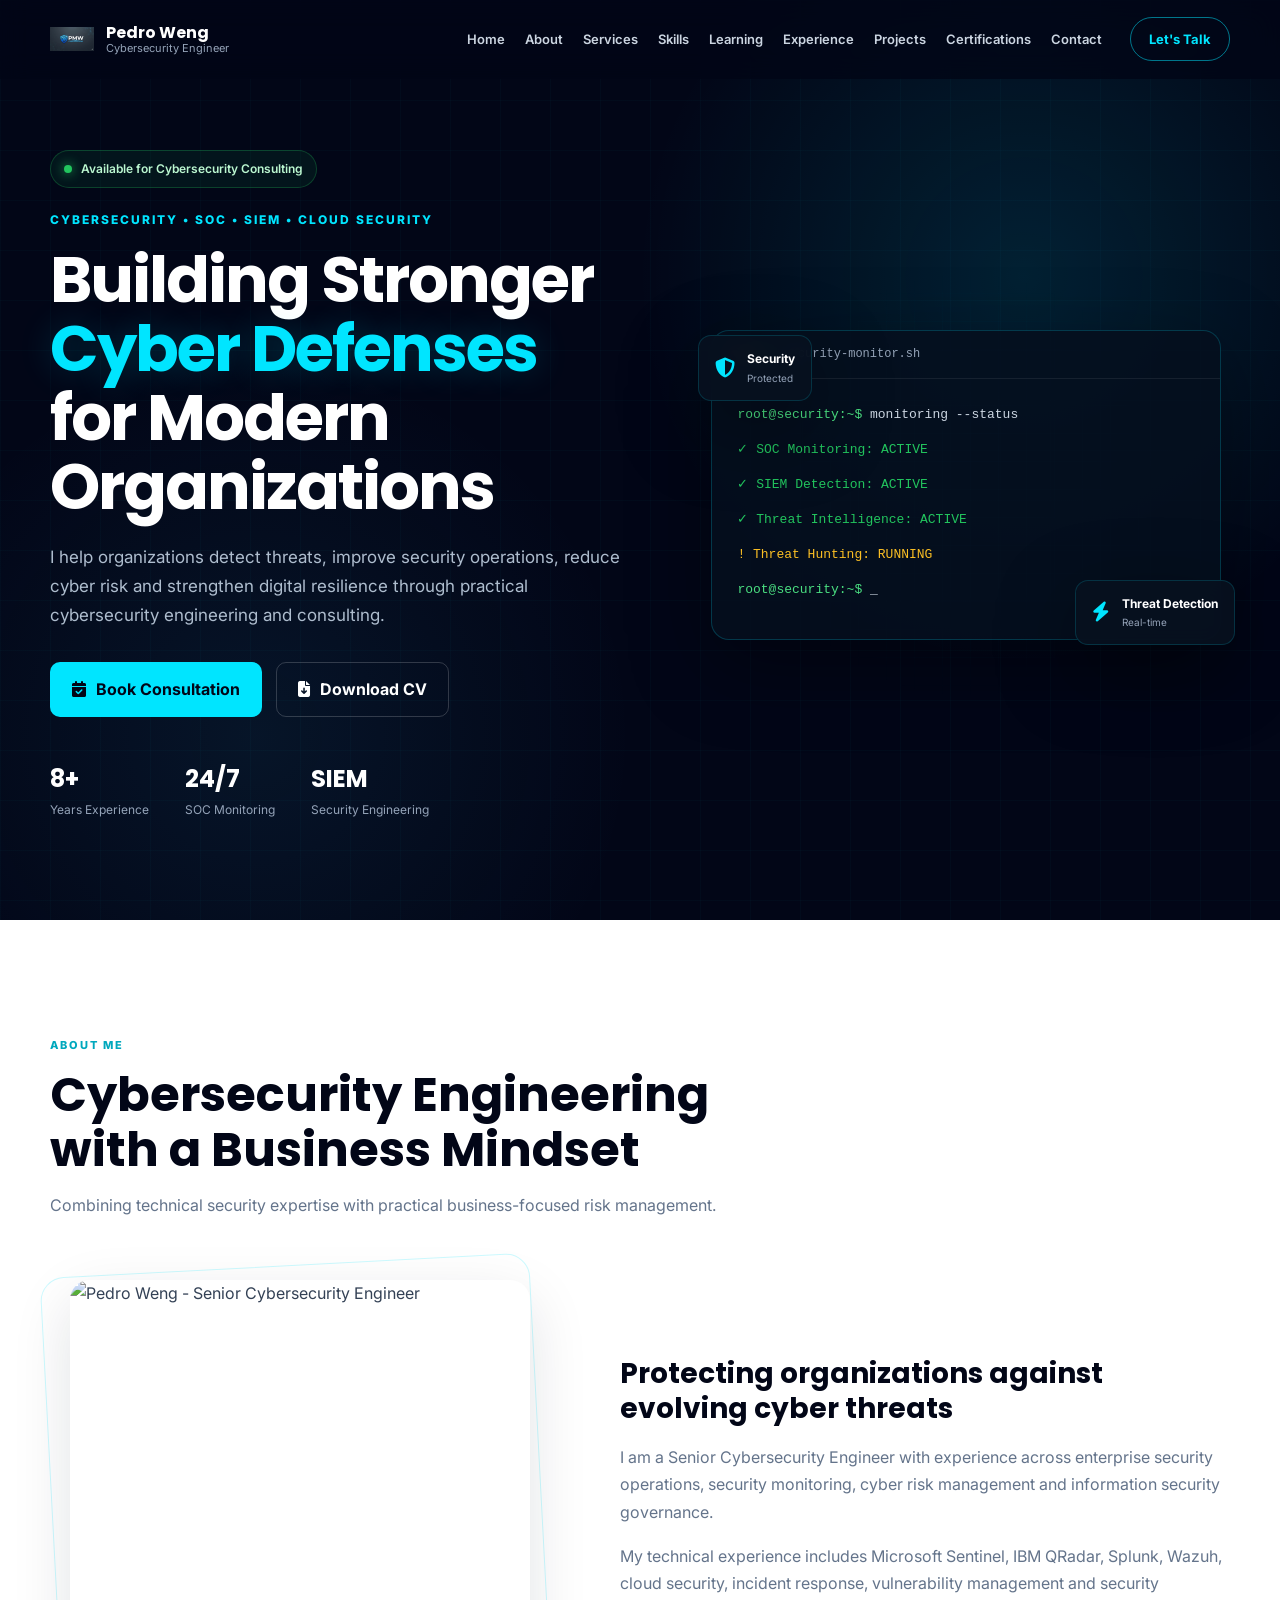
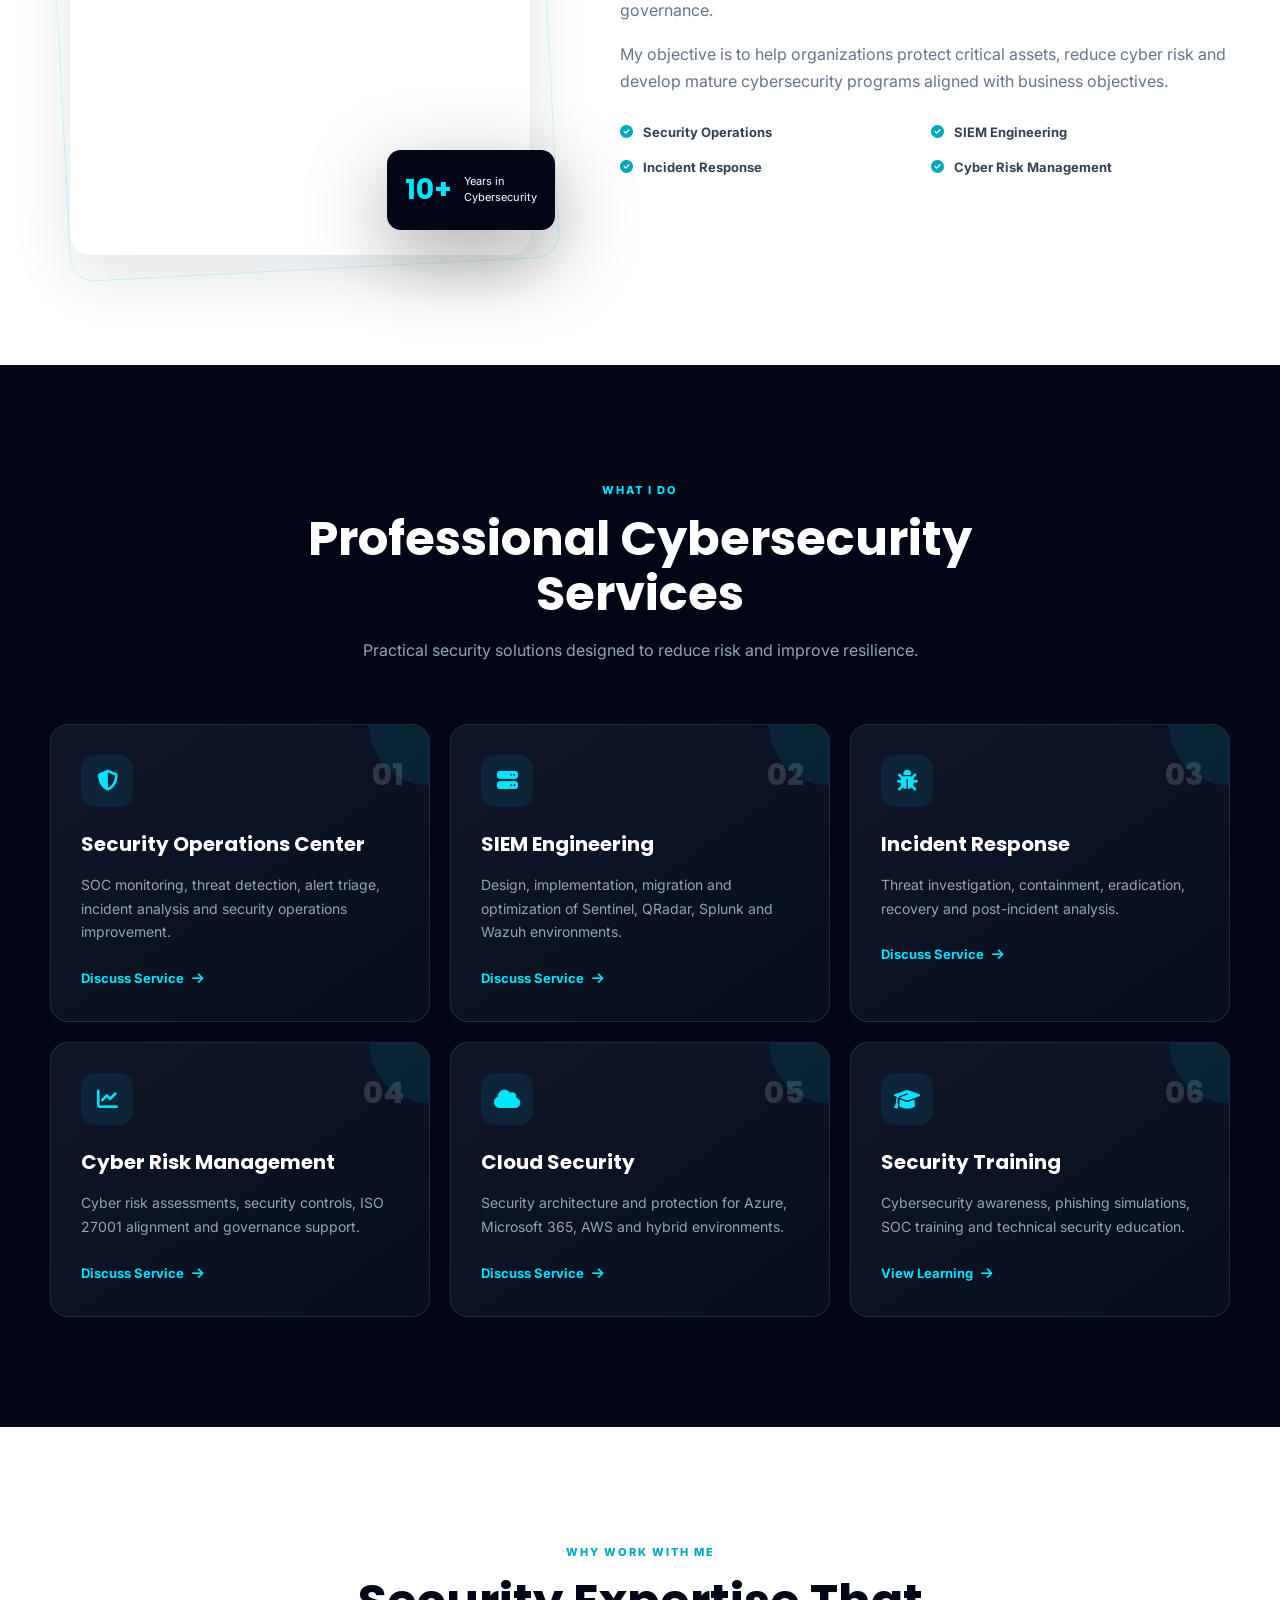
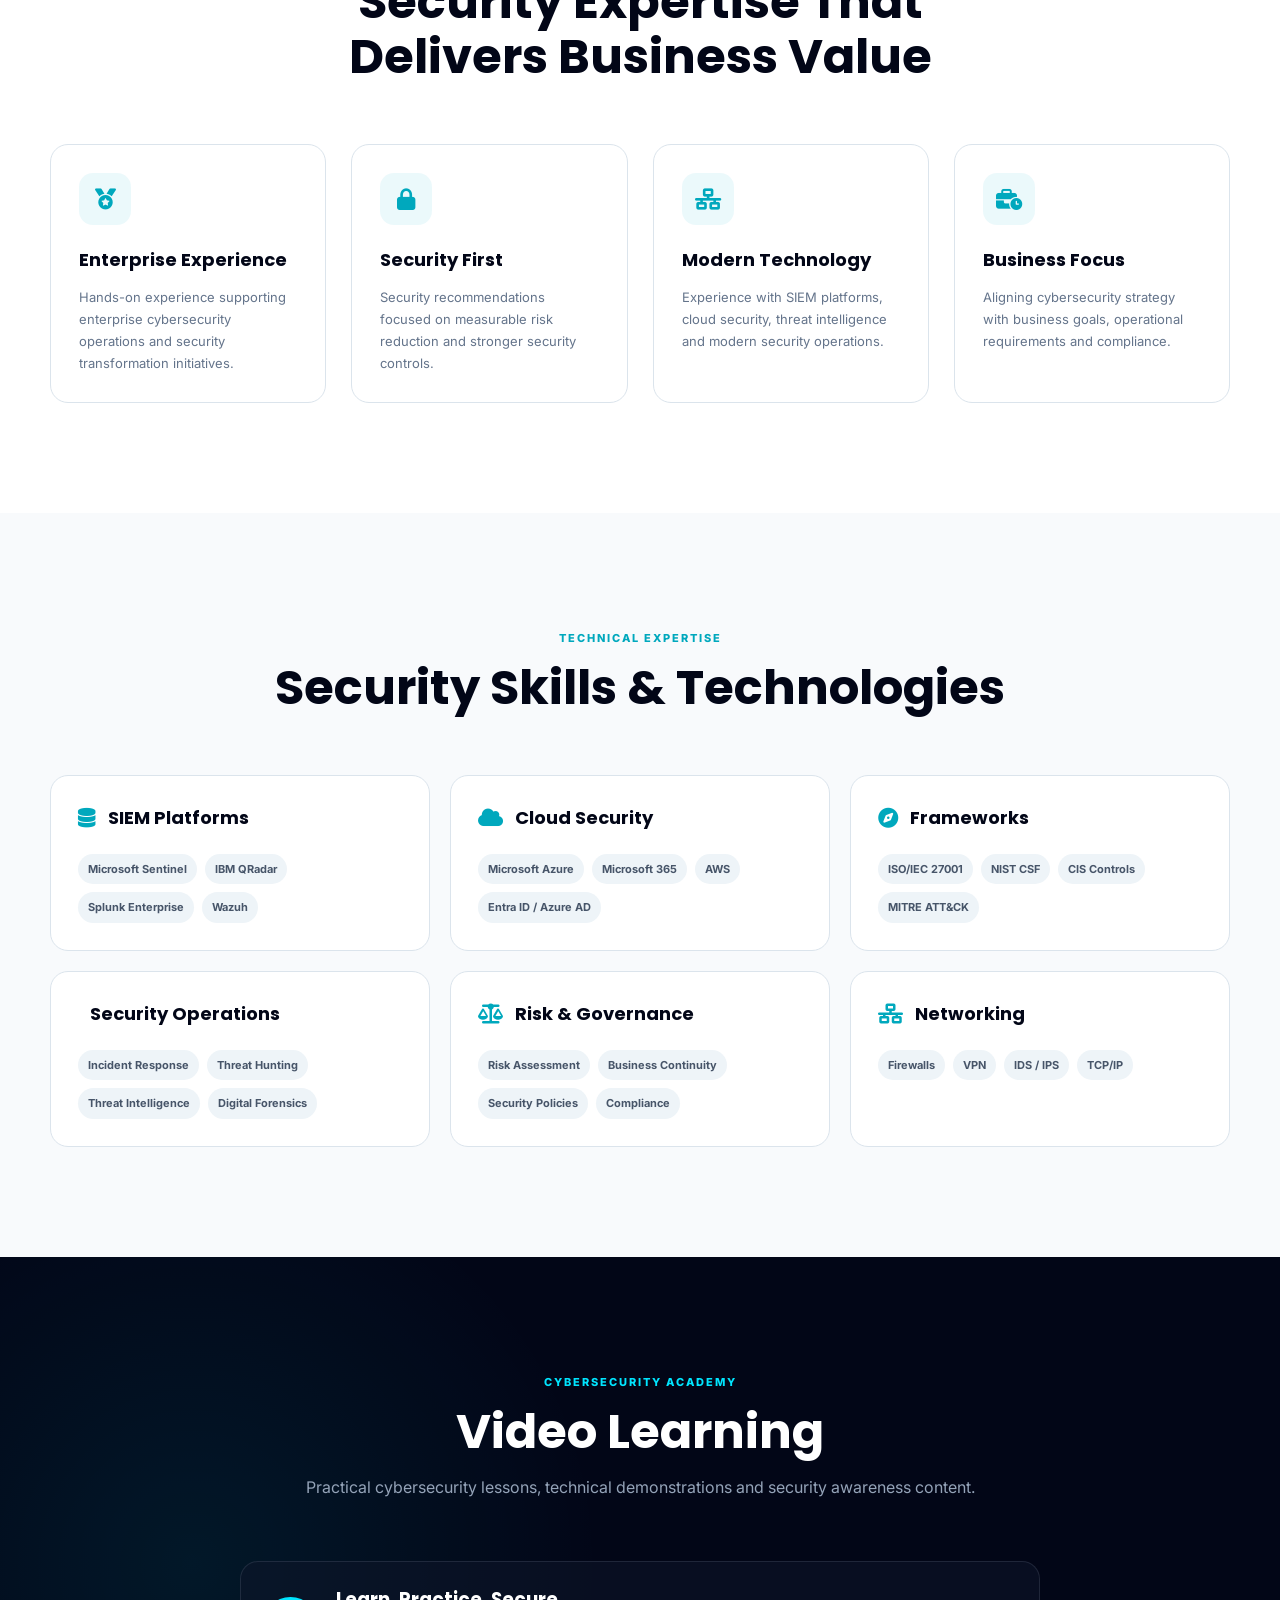
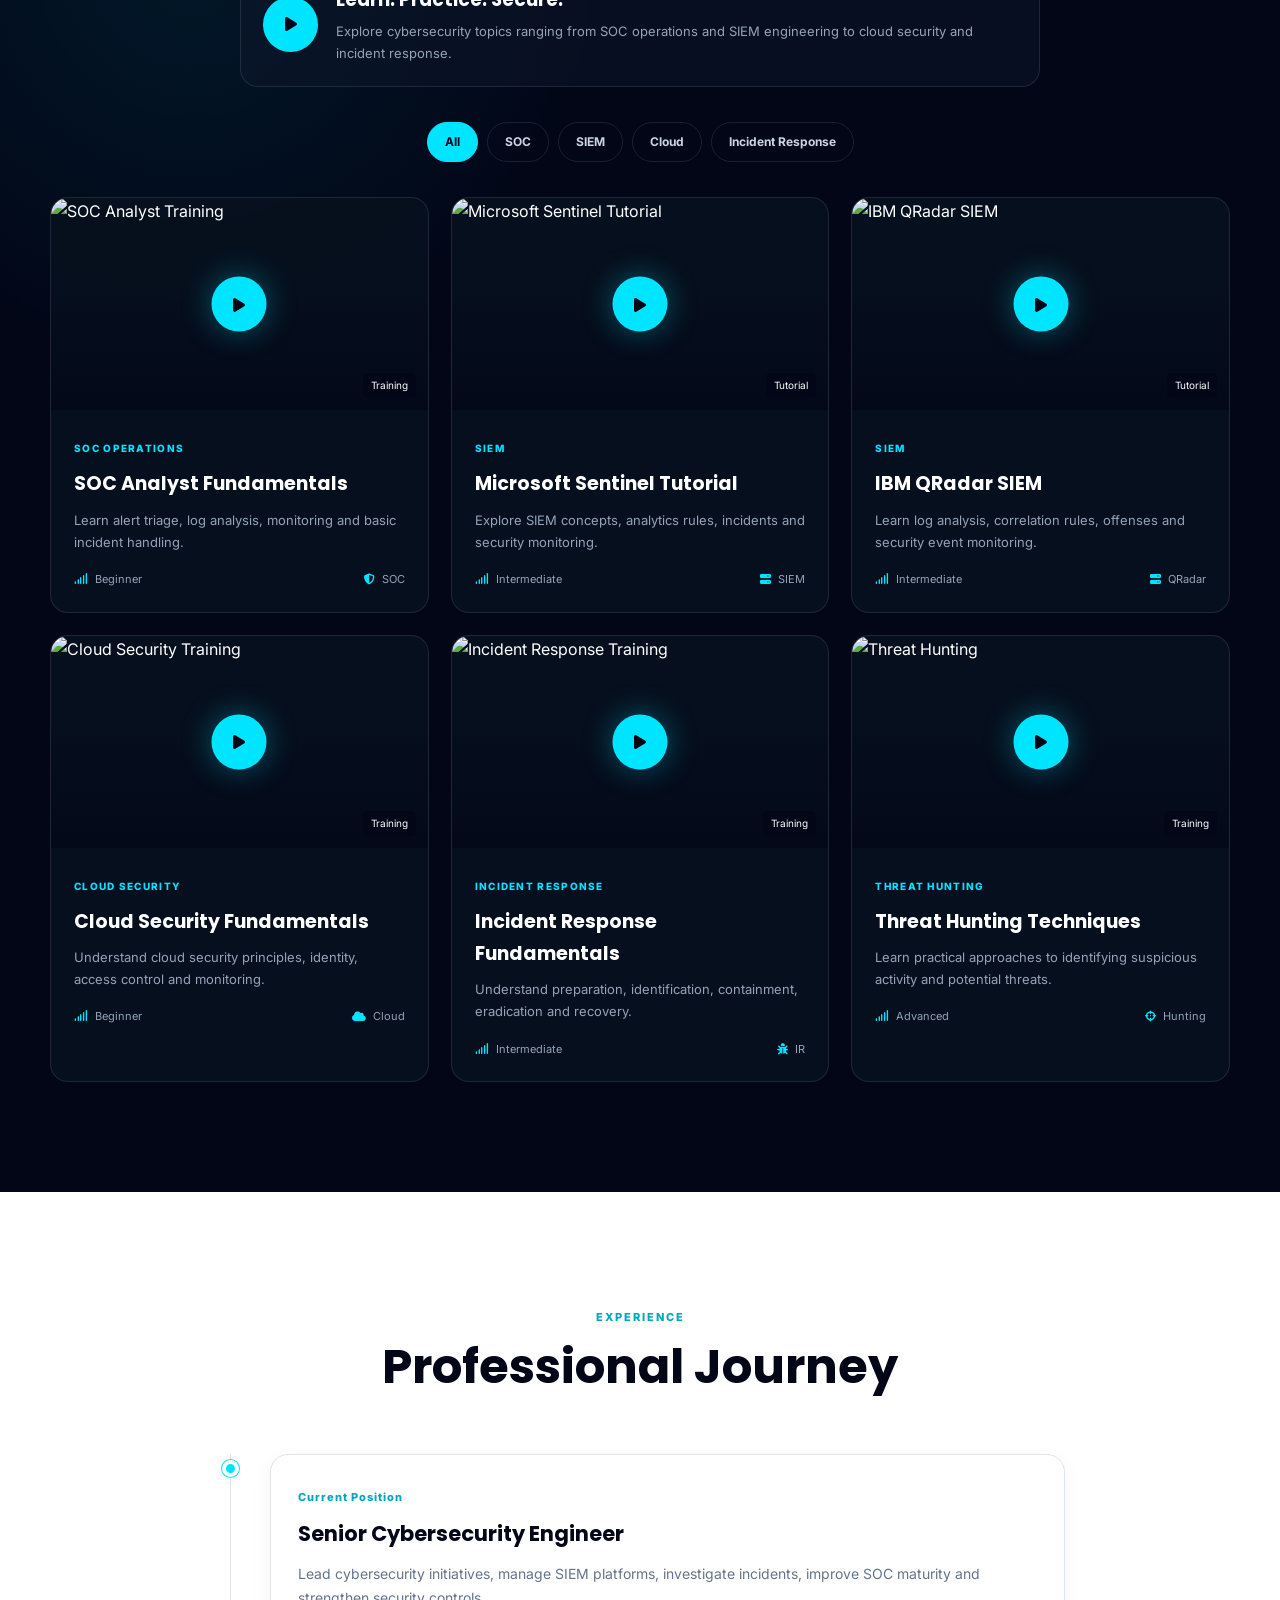
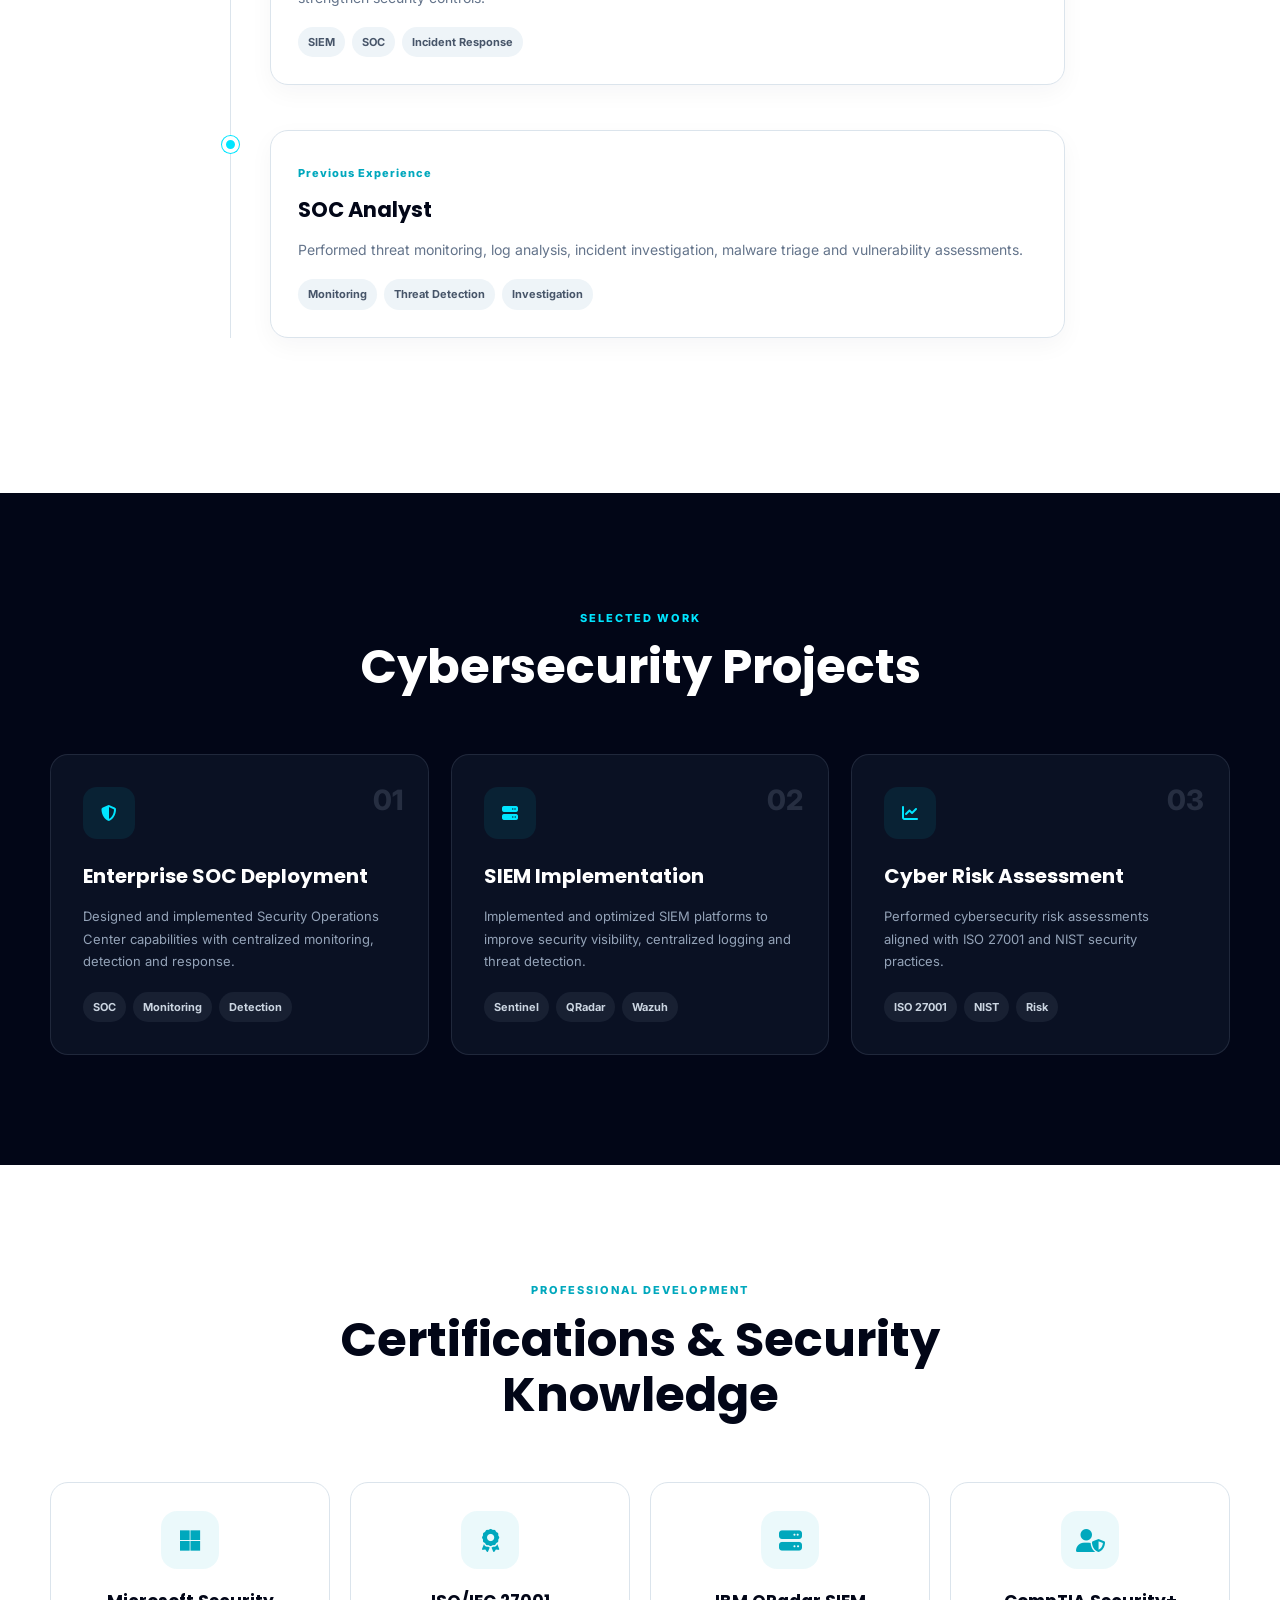
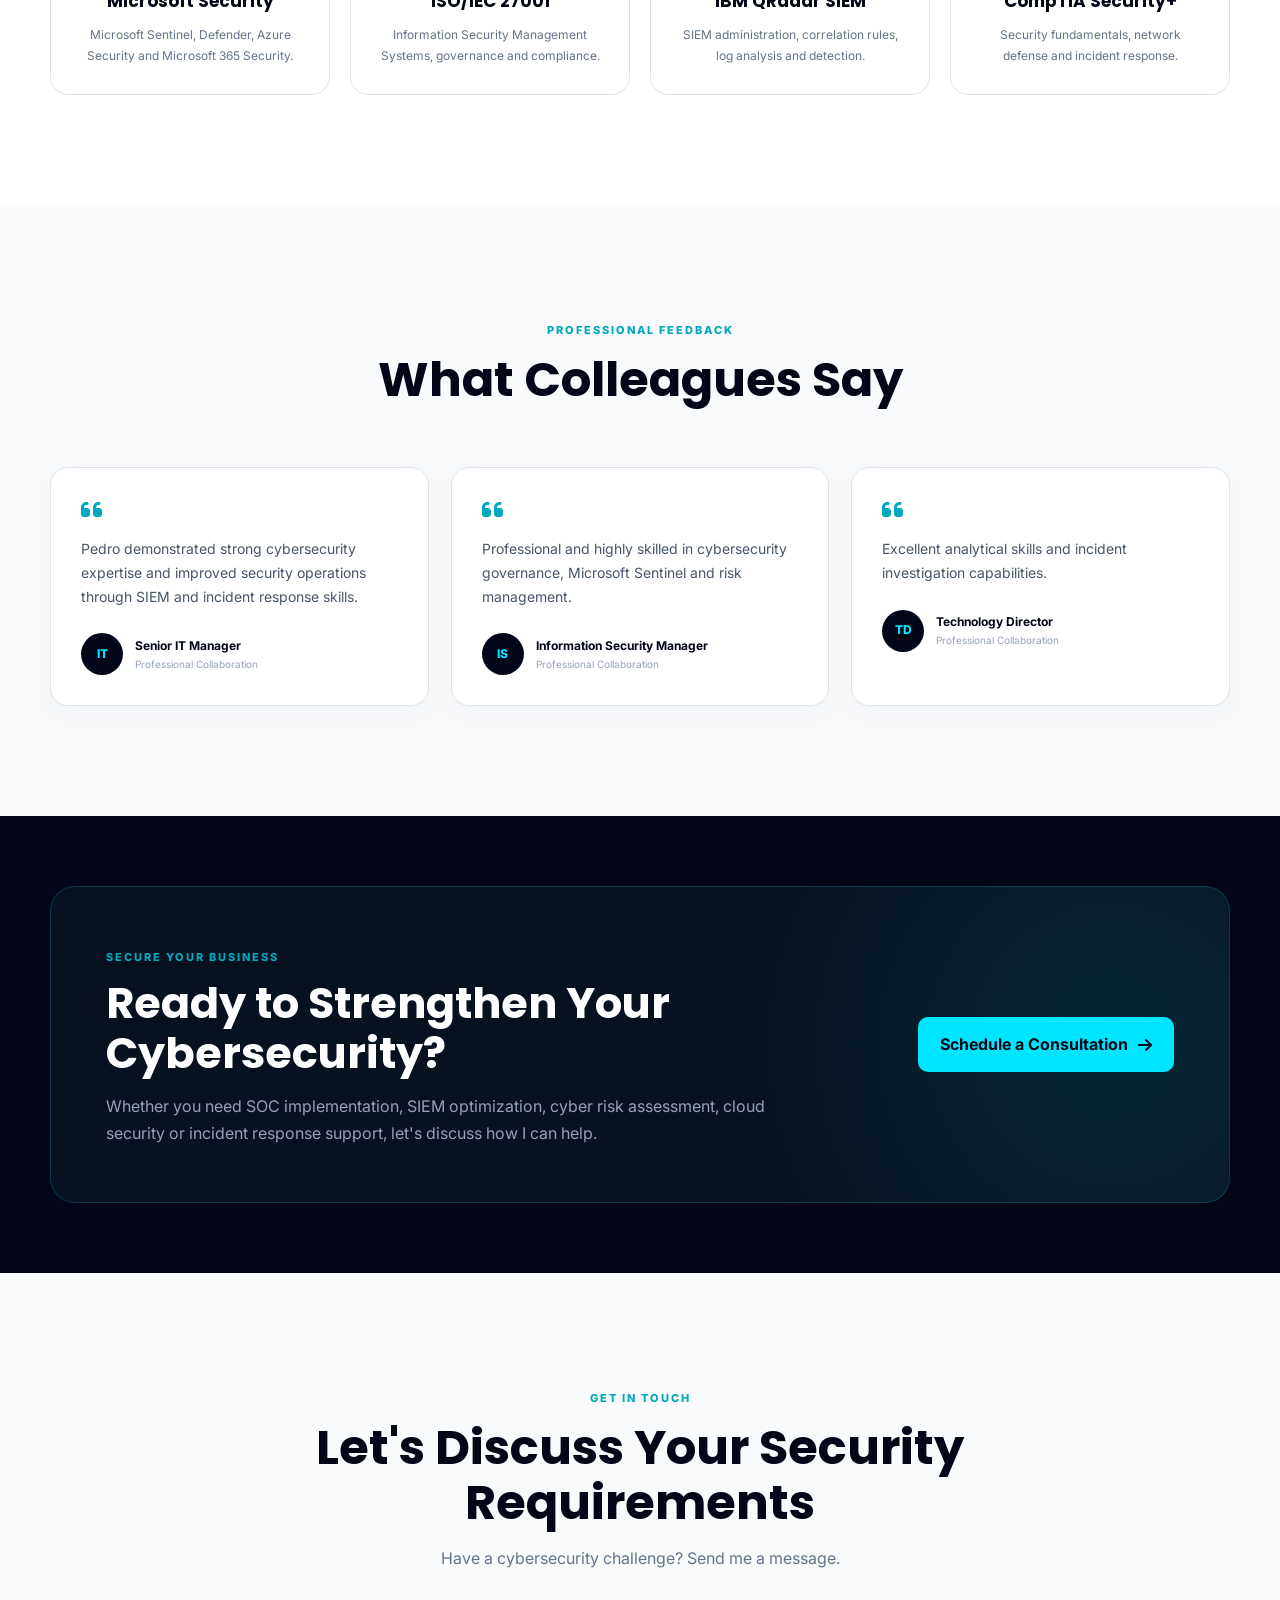
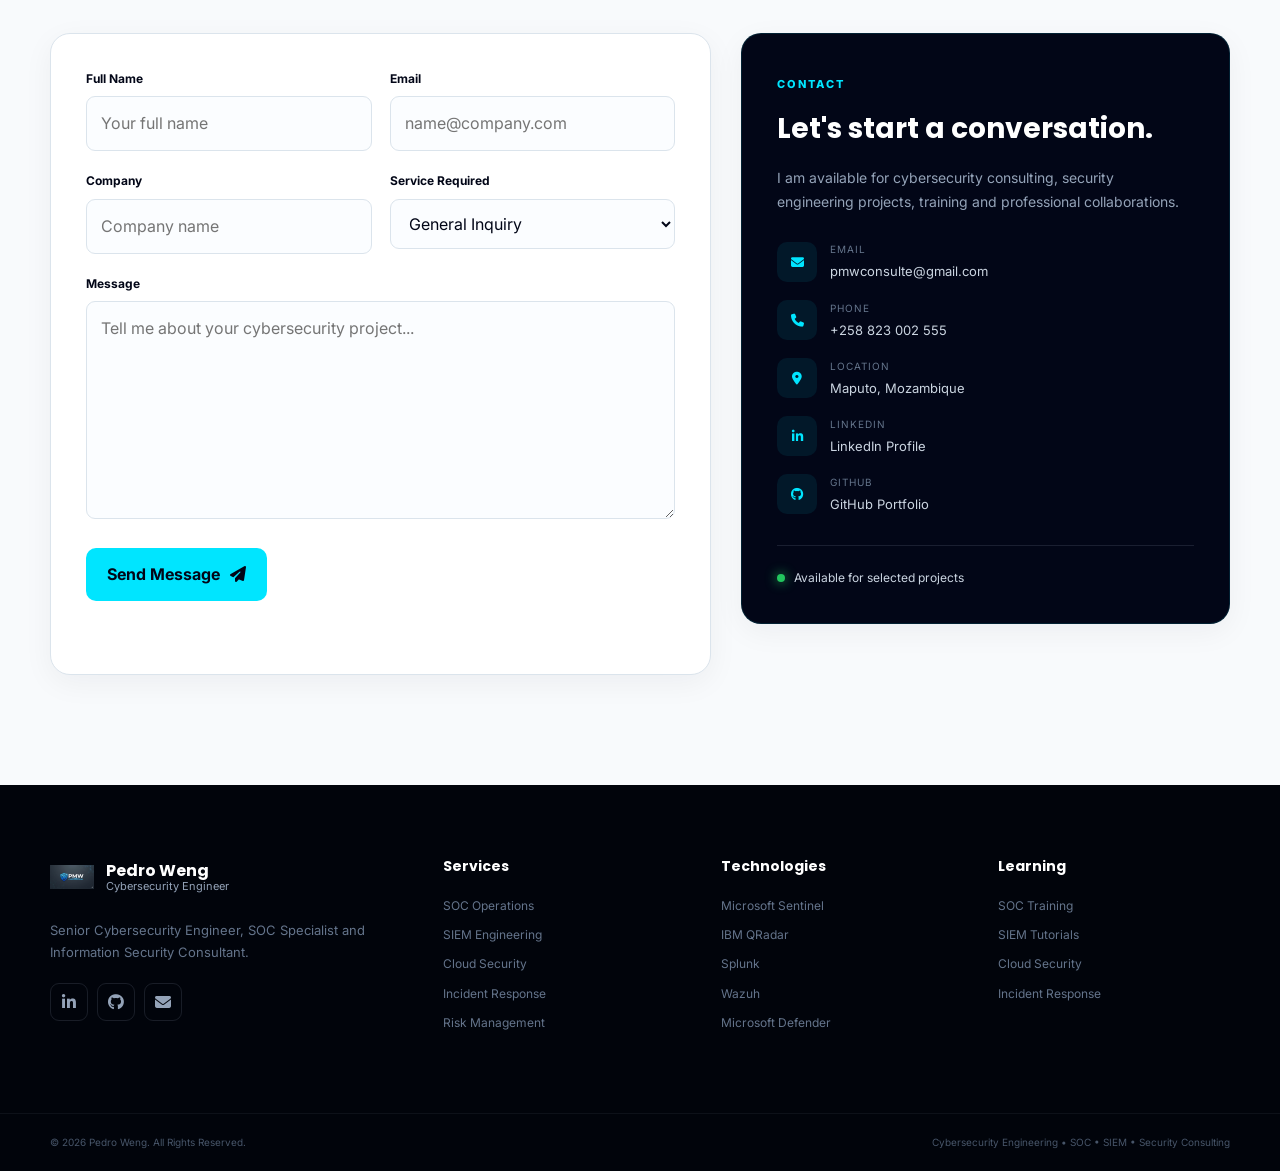
==== commit a330c9d0: "Update index.html" ====
--- a/index.html
+++ b/index.html
@@ -366,7 +366,7 @@
 
                     <div class="experience-badge">
 
-                        <strong>8+</strong>
+                        <strong>10+</strong>
 
                         <span>
                             Years in<br>
--- a/style.css
+++ b/style.css
@@ -2,6 +2,37 @@
    PEDRO WENG CYBERSECURITY WEBSITE
    MAIN STYLESHEET
 ===================================================== */
+
+:root {
+    --primary: #00e5ff;
+    --primary-dark: #00a8bd;
+    --secondary: #38bdf8;
+
+    --dark: #020617;
+    --dark-2: #07111f;
+    --dark-3: #0b1627;
+
+    --light: #f8fafc;
+    --light-2: #eef4f8;
+    --white: #ffffff;
+
+    --text: #334155;
+    --text-light: #94a3b8;
+    --text-dark: #e2e8f0;
+
+    --border: #dbe4ec;
+    --border-dark: rgba(148, 163, 184, 0.16);
+
+    --success: #22c55e;
+    --warning: #f59e0b;
+    --danger: #ef4444;
+
+    --shadow: 0 20px 60px rgba(15, 23, 42, 0.12);
+    --shadow-dark: 0 25px 80px rgba(0, 0, 0, 0.35);
+
+    --radius: 18px;
+    --transition: 0.3s ease;
+}
 
 
 /* =====================================================
@@ -14,32 +45,32 @@
     box-sizing: border-box;
 }
 
-
 html {
     scroll-behavior: smooth;
     scroll-padding-top: 90px;
 }
 
-
 body {
     font-family: "Inter", sans-serif;
-    color: #0f172a;
-    background: #ffffff;
+    color: var(--text);
+    background: var(--white);
     line-height: 1.7;
     overflow-x: hidden;
 }
 
-
 body.video-open {
     overflow: hidden;
 }
-
 
 img {
     display: block;
     max-width: 100%;
 }
 
+a {
+    color: inherit;
+    text-decoration: none;
+}
 
 button,
 input,
@@ -48,79 +79,22 @@
     font: inherit;
 }
 
-
 button {
     cursor: pointer;
 }
 
-
-a {
-    color: inherit;
-    text-decoration: none;
-}
-
-
 ul {
     list-style: none;
 }
 
 
-::selection {
-    background: #00e5ff;
-    color: #020617;
-}
-
-
-/* =====================================================
-   VARIABLES
-===================================================== */
-
-:root {
-
-    --primary: #00e5ff;
-    --primary-dark: #00b8d4;
-    --secondary: #6366f1;
-
-    --dark: #020617;
-    --dark-2: #07111f;
-    --dark-3: #0f172a;
-
-    --text: #0f172a;
-    --text-muted: #64748b;
-
-    --white: #ffffff;
-    --light: #f8fafc;
-    --border: #e2e8f0;
-
-    --success: #22c55e;
-    --warning: #f59e0b;
-    --danger: #ef4444;
-
-    --container: 1180px;
-
-    --shadow:
-        0 20px 50px rgba(15, 23, 42, 0.08);
-
-    --shadow-lg:
-        0 30px 80px rgba(15, 23, 42, 0.14);
-
-    --transition:
-        0.3s ease;
-
-}
-
-
 /* =====================================================
    CONTAINER
 ===================================================== */
 
 .container {
-    width: min(
-        calc(100% - 40px),
-        var(--container)
-    );
-
-    margin-inline: auto;
+    width: min(1180px, calc(100% - 40px));
+    margin: 0 auto;
 }
 
 
@@ -134,200 +108,104 @@
     left: 0;
     width: 100%;
     z-index: 1000;
-
     background: rgba(2, 6, 23, 0.78);
-
-    backdrop-filter: blur(16px);
-    -webkit-backdrop-filter: blur(16px);
-
-    border-bottom:
-        1px solid rgba(255, 255, 255, 0.06);
-
-    transition:
-        background var(--transition),
-        box-shadow var(--transition),
-        border-color var(--transition);
-}
-
+    backdrop-filter: blur(14px);
+    border-bottom: 1px solid transparent;
+    transition: var(--transition);
+}
 
 .header.scrolled {
     background: rgba(2, 6, 23, 0.96);
-
-    box-shadow:
-        0 10px 40px rgba(0, 0, 0, 0.25);
-
-    border-color:
-        rgba(0, 229, 255, 0.12);
-}
-
+    border-bottom-color: rgba(0, 229, 255, 0.12);
+    box-shadow: 0 10px 40px rgba(0, 0, 0, 0.2);
+}
 
 .nav-container {
     min-height: 78px;
-
     display: flex;
     align-items: center;
     gap: 28px;
 }
 
-
-/* =====================================================
-   LOGO
-===================================================== */
-
 .logo {
+    display: flex;
+    align-items: center;
+    gap: 12px;
+    flex-shrink: 0;
+}
+
+.logo-img {
+    width: 44px;
+    height: 44px;
+    object-fit: contain;
+}
+
+.logo-text {
+    display: flex;
+    flex-direction: column;
+    line-height: 1.2;
+}
+
+.logo-text strong {
+    color: var(--white);
+    font-family: "Poppins", sans-serif;
+    font-size: 16px;
+}
+
+.logo-text span {
+    color: var(--text-light);
+    font-size: 11px;
+}
+
+.nav {
+    margin-left: auto;
+}
+
+.nav ul {
+    display: flex;
+    align-items: center;
+    gap: 20px;
+}
+
+.nav a {
+    color: #cbd5e1;
+    font-size: 13px;
+    font-weight: 600;
+    transition: var(--transition);
+}
+
+.nav a:hover {
+    color: var(--primary);
+}
+
+.nav-cta {
     display: inline-flex;
     align-items: center;
-    gap: 12px;
-
-    flex-shrink: 0;
-}
-
-
-.logo-img {
-    width: 46px;
-    height: 46px;
-
-    object-fit: contain;
-
-    border-radius: 10px;
-}
-
-
-.logo-text {
-    display: flex;
-    flex-direction: column;
-
-    line-height: 1.15;
-}
-
-
-.logo-text strong {
-    color: #ffffff;
-
-    font-family: "Poppins", sans-serif;
-
-    font-size: 16px;
-    font-weight: 700;
-}
-
-
-.logo-text span {
-    margin-top: 3px;
-
-    color: #94a3b8;
-
-    font-size: 10px;
-    font-weight: 600;
-
-    text-transform: uppercase;
-    letter-spacing: 0.08em;
-}
-
-
-/* =====================================================
-   NAVIGATION
-===================================================== */
-
-.nav {
-    margin-left: auto;
-}
-
-
-.nav ul {
-    display: flex;
-    align-items: center;
-    gap: 22px;
-}
-
-
-.nav a {
-    position: relative;
-
-    color: #cbd5e1;
-
-    font-size: 13px;
-    font-weight: 600;
-
-    transition:
-        color var(--transition);
-}
-
-
-.nav a::after {
-    content: "";
-
-    position: absolute;
-
-    left: 0;
-    bottom: -8px;
-
-    width: 0;
-    height: 2px;
-
-    background: var(--primary);
-
-    transition:
-        width var(--transition);
-}
-
-
-.nav a:hover {
-    color: #ffffff;
-}
-
-
-.nav a:hover::after {
-    width: 100%;
-}
-
-
-.nav-cta {
-    padding: 11px 18px;
-
-    border:
-        1px solid rgba(0, 229, 255, 0.5);
-
+    justify-content: center;
+    padding: 10px 18px;
+    border: 1px solid rgba(0, 229, 255, 0.5);
+    border-radius: 999px;
     color: var(--primary);
-
-    border-radius: 8px;
-
     font-size: 13px;
     font-weight: 700;
-
-    white-space: nowrap;
-
-    transition:
-        background var(--transition),
-        color var(--transition),
-        transform var(--transition);
-}
-
+    transition: var(--transition);
+}
 
 .nav-cta:hover {
+    color: var(--dark);
     background: var(--primary);
-    color: var(--dark);
-
-    transform: translateY(-2px);
-}
-
+    box-shadow: 0 0 25px rgba(0, 229, 255, 0.3);
+}
 
 .menu-toggle {
     display: none;
-
+    margin-left: auto;
     width: 44px;
     height: 44px;
-
-    margin-left: auto;
-
-    border: 1px solid rgba(255,255,255,0.15);
-
-    border-radius: 8px;
-
-    background: rgba(255,255,255,0.05);
-
-    color: #ffffff;
-
-    font-size: 20px;
+    border: 1px solid var(--border-dark);
+    border-radius: 10px;
+    color: var(--primary);
+    background: rgba(15, 23, 42, 0.7);
 }
 
 
@@ -337,316 +215,167 @@
 
 .hero {
     position: relative;
-
     min-height: 100vh;
-
-    padding:
-        150px 0
-        90px;
-
+    padding: 150px 0 100px;
     display: flex;
     align-items: center;
-
-    overflow: hidden;
-
     background:
         radial-gradient(
-            circle at 15% 20%,
+            circle at 80% 30%,
             rgba(0, 229, 255, 0.12),
-            transparent 30%
+            transparent 32%
         ),
         radial-gradient(
-            circle at 85% 70%,
-            rgba(99, 102, 241, 0.14),
+            circle at 20% 80%,
+            rgba(56, 189, 248, 0.08),
             transparent 30%
         ),
         var(--dark);
-}
-
+    color: var(--white);
+    overflow: hidden;
+}
 
 .hero::before {
     content: "";
-
     position: absolute;
     inset: 0;
-
     background-image:
         linear-gradient(
-            rgba(0,229,255,0.035) 1px,
+            rgba(0, 229, 255, 0.025) 1px,
             transparent 1px
         ),
         linear-gradient(
             90deg,
-            rgba(0,229,255,0.035) 1px,
+            rgba(0, 229, 255, 0.025) 1px,
             transparent 1px
         );
-
     background-size: 50px 50px;
-
     pointer-events: none;
 }
-
 
 .hero-grid {
     position: relative;
     z-index: 1;
-
-    display: grid;
-
-    grid-template-columns:
-        1.05fr 0.95fr;
-
+    display: grid;
+    grid-template-columns: 1.05fr 0.95fr;
     align-items: center;
-
     gap: 70px;
 }
-
 
 .status-badge {
     display: inline-flex;
     align-items: center;
     gap: 9px;
-
     padding: 8px 13px;
-
-    margin-bottom: 25px;
-
-    border:
-        1px solid rgba(0, 229, 255, 0.2);
-
-    border-radius: 100px;
-
-    background:
-        rgba(0, 229, 255, 0.06);
-
-    color: #a5f3fc;
-
+    margin-bottom: 22px;
+    border: 1px solid rgba(34, 197, 94, 0.25);
+    border-radius: 999px;
+    background: rgba(34, 197, 94, 0.08);
+    color: #bbf7d0;
     font-size: 12px;
     font-weight: 600;
 }
-
 
 .status-dot {
     width: 8px;
     height: 8px;
-
-    flex-shrink: 0;
-
     border-radius: 50%;
-
     background: var(--success);
-
-    box-shadow:
-        0 0 0 5px rgba(34, 197, 94, 0.1);
-
+    box-shadow: 0 0 12px var(--success);
     animation: pulse 2s infinite;
 }
 
-
-@keyframes pulse {
-
-    0%,
-    100% {
-        box-shadow:
-            0 0 0 4px rgba(34, 197, 94, 0.08);
-    }
-
-    50% {
-        box-shadow:
-            0 0 0 8px rgba(34, 197, 94, 0.02);
-    }
-
-}
-
-
 .hero-label {
-    margin-bottom: 16px;
-
+    margin-bottom: 14px;
     color: var(--primary);
-
     font-size: 12px;
     font-weight: 800;
-
-    letter-spacing: 0.14em;
-}
-
+    letter-spacing: 2px;
+}
 
 .hero h1 {
     max-width: 760px;
-
-    color: #ffffff;
-
+    margin-bottom: 22px;
     font-family: "Poppins", sans-serif;
-
-    font-size:
-        clamp(42px, 5.2vw, 76px);
-
-    line-height: 1.06;
-
-    letter-spacing: -0.04em;
-
-    font-weight: 800;
-}
-
+    font-size: clamp(42px, 5vw, 72px);
+    line-height: 1.08;
+    letter-spacing: -2px;
+}
 
 .hero h1 span {
-    display: block;
-
+    display: inline-block;
     color: var(--primary);
-
-    text-shadow:
-        0 0 35px rgba(0, 229, 255, 0.18);
-}
-
+    text-shadow: 0 0 35px rgba(0, 229, 255, 0.2);
+}
 
 .hero-description {
     max-width: 650px;
-
-    margin-top: 25px;
-
-    color: #94a3b8;
-
+    margin-bottom: 32px;
+    color: #aebdce;
     font-size: 17px;
-
-    line-height: 1.8;
-}
-
+}
 
 .hero-buttons {
     display: flex;
     flex-wrap: wrap;
-    gap: 13px;
-
-    margin-top: 34px;
-}
-
-
-/* =====================================================
-   BUTTONS
-===================================================== */
+    gap: 14px;
+    margin-bottom: 42px;
+}
 
 .btn {
-    min-height: 50px;
-
     display: inline-flex;
     align-items: center;
     justify-content: center;
-
     gap: 10px;
-
-    padding: 0 21px;
-
-    border-radius: 8px;
-
+    min-height: 50px;
+    padding: 13px 21px;
+    border-radius: 10px;
+    font-weight: 700;
     border: 1px solid transparent;
-
-    font-size: 13px;
-    font-weight: 700;
-
-    transition:
-        transform var(--transition),
-        background var(--transition),
-        border-color var(--transition),
-        color var(--transition),
-        box-shadow var(--transition);
-}
-
-
-.btn:hover {
+    transition: var(--transition);
+}
+
+.btn-primary {
+    color: var(--dark);
+    background: var(--primary);
+}
+
+.btn-primary:hover {
     transform: translateY(-3px);
-}
-
-
-.btn-primary {
-    background: var(--primary);
-
-    color: var(--dark);
-
-    box-shadow:
-        0 10px 30px rgba(0, 229, 255, 0.15);
-}
-
-
-.btn-primary:hover {
-    background: #67f2ff;
-
-    box-shadow:
-        0 15px 40px rgba(0, 229, 255, 0.25);
-}
-
+    box-shadow: 0 12px 30px rgba(0, 229, 255, 0.25);
+}
 
 .btn-secondary {
-    background:
-        rgba(255,255,255,0.04);
-
-    border-color:
-        rgba(255,255,255,0.15);
-
-    color: #ffffff;
-}
-
+    color: var(--white);
+    background: transparent;
+    border-color: rgba(255, 255, 255, 0.18);
+}
 
 .btn-secondary:hover {
-    background:
-        rgba(255,255,255,0.08);
-
-    border-color:
-        rgba(0,229,255,0.35);
-}
-
-
-/* =====================================================
-   HERO STATS
-===================================================== */
+    color: var(--primary);
+    border-color: var(--primary);
+}
 
 .hero-stats {
     display: flex;
     flex-wrap: wrap;
-
-    margin-top: 50px;
-
-    gap: 0;
-}
-
+    gap: 36px;
+}
 
 .stat {
-    padding:
-        0 28px;
-
-    border-left:
-        1px solid rgba(255,255,255,0.12);
-}
-
-
-.stat:first-child {
-    padding-left: 0;
-    border-left: 0;
-}
-
+    display: flex;
+    flex-direction: column;
+}
 
 .stat strong {
-    display: block;
-
-    color: #ffffff;
-
+    color: var(--white);
     font-family: "Poppins", sans-serif;
-
-    font-size: 23px;
-}
-
+    font-size: 24px;
+}
 
 .stat span {
-    display: block;
-
-    margin-top: 3px;
-
-    color: #64748b;
-
-    font-size: 11px;
-    font-weight: 600;
-
-    text-transform: uppercase;
-    letter-spacing: 0.06em;
+    color: var(--text-light);
+    font-size: 12px;
 }
 
 
@@ -656,376 +385,208 @@
 
 .hero-visual {
     position: relative;
-
-    min-height: 500px;
-
+    min-height: 520px;
     display: flex;
     align-items: center;
     justify-content: center;
 }
 
-
 .cyber-grid {
     position: absolute;
-    width: 480px;
-    height: 480px;
-
+    width: 440px;
+    height: 440px;
     border-radius: 50%;
-
-    background:
-        radial-gradient(
-            circle,
-            rgba(0,229,255,0.12),
-            transparent 60%
-        );
-
-    filter: blur(1px);
-}
-
-
-.hero-card {
-    position: relative;
-    z-index: 2;
-
-    width: min(100%, 500px);
-
-    border:
-        1px solid rgba(0,229,255,0.18);
-
-    border-radius: 14px;
-
-    overflow: hidden;
-
-    background:
-        rgba(8, 18, 32, 0.92);
-
-    box-shadow:
-        0 35px 80px rgba(0,0,0,0.45),
-        0 0 80px rgba(0,229,255,0.06);
-
-    backdrop-filter: blur(12px);
-}
-
-
-.terminal-header {
-    height: 48px;
-
-    display: flex;
-    align-items: center;
-
-    gap: 15px;
-
-    padding: 0 18px;
-
-    border-bottom:
-        1px solid rgba(255,255,255,0.08);
-
-    color: #94a3b8;
-
-    font-family: monospace;
-    font-size: 12px;
-}
-
-
-.terminal-dots {
-    display: flex;
-    gap: 6px;
-}
-
-
-.terminal-dots span {
-    width: 9px;
-    height: 9px;
-
-    border-radius: 50%;
-
-    background: #475569;
-}
-
-
-.terminal-dots span:nth-child(1) {
-    background: #ef4444;
-}
-
-
-.terminal-dots span:nth-child(2) {
-    background: #f59e0b;
-}
-
-
-.terminal-dots span:nth-child(3) {
-    background: #22c55e;
-}
-
-
-.terminal-body {
-    padding: 30px;
-
-    min-height: 300px;
-
-    font-family:
-        "Courier New",
-        monospace;
-
-    font-size: 13px;
-}
-
-
-.terminal-body p {
-    margin-bottom: 17px;
-
-    color: #cbd5e1;
-}
-
-
-.terminal-green {
-    color: var(--primary);
-}
-
-
-.terminal-success {
-    color: #4ade80 !important;
-}
-
-
-.terminal-warning {
-    color: #fbbf24 !important;
-}
-
-
-.cursor {
-    animation: blink 1s steps(1) infinite;
-}
-
-
-@keyframes blink {
-
-    50% {
-        opacity: 0;
-    }
-
-}
-
-
-/* =====================================================
-   FLOATING CARDS
-===================================================== */
-
-.floating-card {
-    position: absolute;
-    z-index: 4;
-
-    display: flex;
-    align-items: center;
-    gap: 12px;
-
-    padding: 13px 16px;
-
-    border:
-        1px solid rgba(0,229,255,0.15);
-
-    border-radius: 10px;
-
-    background:
-        rgba(7, 17, 31, 0.92);
-
-    box-shadow:
-        0 20px 50px rgba(0,0,0,0.3);
-
-    backdrop-filter: blur(12px);
-
-    animation:
-        floating 4s ease-in-out infinite;
-}
-
-
-.floating-card i {
-    width: 35px;
-    height: 35px;
-
-    display: grid;
-    place-items: center;
-
-    border-radius: 8px;
-
-    background:
-        rgba(0,229,255,0.1);
-
-    color: var(--primary);
-}
-
-
-.floating-card div {
-    display: flex;
-    flex-direction: column;
-}
-
-
-.floating-card strong {
-    color: #ffffff;
-    font-size: 12px;
-}
-
-
-.floating-card span {
-    color: #64748b;
-    font-size: 10px;
-}
-
-
-.card-one {
-    top: 15%;
-    left: -15px;
-}
-
-
-.card-two {
-    right: -15px;
-    bottom: 15%;
-
-    animation-delay: -2s;
-}
-
-
-@keyframes floating {
-
-    0%,
-    100% {
-        transform: translateY(0);
-    }
-
-    50% {
-        transform: translateY(-10px);
-    }
-
-}
-
-
-/* =====================================================
-   SECTIONS
-===================================================== */
-
-.section {
-    padding: 110px 0;
-
-    background: #ffffff;
-}
-
-
-.section-light {
-    background: #f8fafc;
-}
-
-
-.section-dark {
-    position: relative;
-
     background:
         linear-gradient(
-            135deg,
-            #020617,
-            #07111f
-        );
-
-    color: #ffffff;
-
-    overflow: hidden;
-}
-
-
-.section-dark::before {
-    content: "";
-
-    position: absolute;
-    inset: 0;
-
-    background-image:
-        linear-gradient(
-            rgba(0,229,255,0.025) 1px,
+            rgba(0, 229, 255, 0.06) 1px,
             transparent 1px
         ),
         linear-gradient(
             90deg,
-            rgba(0,229,255,0.025) 1px,
+            rgba(0, 229, 255, 0.06) 1px,
             transparent 1px
         );
-
-    background-size: 60px 60px;
-
-    pointer-events: none;
-}
-
-
-.section-dark .container {
+    background-size: 28px 28px;
+    mask-image: radial-gradient(circle, black, transparent 70%);
+}
+
+.hero-card {
     position: relative;
-    z-index: 1;
-}
-
-
-/* =====================================================
-   SECTION HEADING
-===================================================== */
+    width: min(100%, 510px);
+    border: 1px solid rgba(0, 229, 255, 0.2);
+    border-radius: 18px;
+    background: rgba(5, 15, 30, 0.88);
+    box-shadow: var(--shadow-dark);
+    overflow: hidden;
+    z-index: 2;
+}
+
+.terminal-header {
+    display: flex;
+    align-items: center;
+    gap: 14px;
+    padding: 13px 18px;
+    border-bottom: 1px solid rgba(255, 255, 255, 0.07);
+    color: #94a3b8;
+    font-family: monospace;
+    font-size: 12px;
+}
+
+.terminal-dots {
+    display: flex;
+    gap: 6px;
+}
+
+.terminal-dots span {
+    width: 9px;
+    height: 9px;
+    border-radius: 50%;
+}
+
+.terminal-dots span:nth-child(1) {
+    background: #ef4444;
+}
+
+.terminal-dots span:nth-child(2) {
+    background: #f59e0b;
+}
+
+.terminal-dots span:nth-child(3) {
+    background: #22c55e;
+}
+
+.terminal-body {
+    padding: 25px;
+    font-family: "Courier New", monospace;
+    font-size: 13px;
+}
+
+.terminal-body p {
+    margin-bottom: 13px;
+    color: #cbd5e1;
+}
+
+.terminal-green {
+    color: #4ade80;
+}
+
+.terminal-success {
+    color: #22c55e !important;
+}
+
+.terminal-warning {
+    color: #fbbf24 !important;
+}
+
+.floating-card {
+    position: absolute;
+    z-index: 3;
+    display: flex;
+    align-items: center;
+    gap: 12px;
+    padding: 13px 16px;
+    border: 1px solid rgba(0, 229, 255, 0.16);
+    border-radius: 13px;
+    background: rgba(7, 17, 31, 0.92);
+    backdrop-filter: blur(10px);
+    box-shadow: var(--shadow-dark);
+}
+
+.floating-card i {
+    color: var(--primary);
+    font-size: 20px;
+}
+
+.floating-card div {
+    display: flex;
+    flex-direction: column;
+}
+
+.floating-card strong {
+    color: var(--white);
+    font-size: 12px;
+}
+
+.floating-card span {
+    color: var(--text-light);
+    font-size: 10px;
+}
+
+.card-one {
+    left: -5px;
+    top: 110px;
+}
+
+.card-two {
+    right: -5px;
+    bottom: 100px;
+}
+
+
+/* =====================================================
+   SECTIONS
+===================================================== */
+
+.section {
+    padding: 110px 0;
+    background: var(--white);
+}
+
+.section-light {
+    background: var(--light);
+}
+
+.section-dark {
+    background: var(--dark);
+    color: var(--white);
+}
 
 .section-heading {
     max-width: 760px;
-
     margin-bottom: 60px;
 }
 
-
 .section-heading.centered {
-    margin-inline: auto;
-
+    margin-left: auto;
+    margin-right: auto;
     text-align: center;
 }
-
 
 .section-tag {
     display: inline-block;
-
-    margin-bottom: 13px;
-
-    color: var(--primary);
-
+    margin-bottom: 12px;
+    color: var(--primary-dark);
     font-size: 11px;
     font-weight: 800;
-
-    letter-spacing: 0.16em;
-}
-
+    letter-spacing: 2px;
+}
+
+.section-dark .section-tag,
+.video-section .section-tag {
+    color: var(--primary);
+}
 
 .section-heading h2 {
-    color: #0f172a;
-
+    margin-bottom: 15px;
+    color: var(--dark);
     font-family: "Poppins", sans-serif;
-
-    font-size:
-        clamp(30px, 4vw, 48px);
-
+    font-size: clamp(30px, 4vw, 48px);
     line-height: 1.15;
-
-    letter-spacing: -0.03em;
-}
-
-
-.section-dark .section-heading h2 {
-    color: #ffffff;
-}
-
+}
+
+.section-dark .section-heading h2,
+.video-section .section-heading h2 {
+    color: var(--white);
+}
 
 .section-heading p {
-    max-width: 650px;
-
-    margin-top: 15px;
-
-    color: var(--text-muted);
-
+    color: #64748b;
     font-size: 16px;
 }
 
-
-.section-heading.centered p {
-    margin-inline: auto;
+.section-dark .section-heading p,
+.video-section .section-heading p {
+    color: var(--text-light);
 }
 
 
@@ -1035,147 +596,90 @@
 
 .about-grid {
     display: grid;
-
-    grid-template-columns:
-        0.85fr 1.15fr;
-
-    gap: 80px;
-
+    grid-template-columns: 0.9fr 1.1fr;
     align-items: center;
-}
-
+    gap: 70px;
+}
 
 .image-frame {
     position: relative;
-
-    max-width: 470px;
-
-    border-radius: 18px;
-
-    overflow: visible;
-}
-
+    max-width: 460px;
+    margin: auto;
+}
 
 .image-frame::before {
     content: "";
-
     position: absolute;
-
-    inset: -12px;
-
-    border:
-        1px solid rgba(0,229,255,0.25);
-
-    border-radius: 22px;
-
-    z-index: 0;
-}
-
+    inset: -15px;
+    border: 1px solid rgba(0, 229, 255, 0.2);
+    border-radius: 24px;
+    transform: rotate(-3deg);
+}
 
 .image-frame img {
     position: relative;
+    width: 100%;
+    aspect-ratio: 4 / 5;
+    object-fit: cover;
+    border-radius: 20px;
+    box-shadow: var(--shadow);
     z-index: 1;
-
-    width: 100%;
-
-    aspect-ratio: 4 / 5;
-
-    object-fit: cover;
-
-    border-radius: 16px;
-
-    background: #e2e8f0;
-
-    box-shadow: var(--shadow-lg);
-}
-
+}
 
 .experience-badge {
     position: absolute;
-    z-index: 3;
-
     right: -25px;
     bottom: 25px;
-
+    z-index: 2;
     display: flex;
     align-items: center;
     gap: 12px;
-
-    padding: 15px 18px;
-
-    border-radius: 10px;
-
+    padding: 16px 18px;
+    border-radius: 14px;
     background: var(--dark);
-
-    color: #ffffff;
-
-    box-shadow:
-        0 20px 40px rgba(0,0,0,0.25);
-}
-
+    color: var(--white);
+    box-shadow: var(--shadow-dark);
+}
 
 .experience-badge strong {
     color: var(--primary);
-
     font-family: "Poppins", sans-serif;
-
     font-size: 28px;
 }
 
-
 .experience-badge span {
-    color: #cbd5e1;
-
     font-size: 11px;
-    line-height: 1.35;
-}
-
+    line-height: 1.4;
+}
 
 .about-content h3 {
-    margin-bottom: 20px;
-
-    color: #0f172a;
-
+    margin-bottom: 18px;
+    color: var(--dark);
     font-family: "Poppins", sans-serif;
-
-    font-size: 27px;
-
+    font-size: 28px;
     line-height: 1.25;
 }
-
 
 .about-content p {
     margin-bottom: 17px;
-
-    color: var(--text-muted);
-
-    font-size: 15px;
-}
-
+    color: #64748b;
+}
 
 .about-points {
     display: grid;
-
-    grid-template-columns: 1fr 1fr;
-
+    grid-template-columns: repeat(2, 1fr);
     gap: 13px;
-
-    margin-top: 30px;
-}
-
+    margin-top: 25px;
+}
 
 .about-points div {
     display: flex;
     align-items: center;
-
-    gap: 9px;
-
+    gap: 10px;
+    font-weight: 700;
     color: #334155;
-
     font-size: 13px;
-    font-weight: 600;
-}
-
+}
 
 .about-points i {
     color: var(--primary-dark);
@@ -1188,1006 +692,647 @@
 
 .services-grid {
     display: grid;
-
-    grid-template-columns:
-        repeat(3, 1fr);
-
+    grid-template-columns: repeat(3, 1fr);
     gap: 20px;
 }
-
 
 .service-card {
     position: relative;
-
-    padding: 32px;
-
-    min-height: 340px;
-
-    border:
-        1px solid rgba(255,255,255,0.08);
-
-    border-radius: 14px;
-
-    background:
-        rgba(255,255,255,0.025);
-
+    padding: 30px;
+    border: 1px solid var(--border-dark);
+    border-radius: var(--radius);
+    background: linear-gradient(
+        145deg,
+        rgba(15, 23, 42, 0.95),
+        rgba(7, 17, 31, 0.9)
+    );
     overflow: hidden;
-
-    transition:
-        transform var(--transition),
-        border-color var(--transition),
-        background var(--transition);
-}
-
+    transition: var(--transition);
+}
+
+.service-card::after {
+    content: "";
+    position: absolute;
+    width: 120px;
+    height: 120px;
+    right: -60px;
+    top: -60px;
+    border-radius: 50%;
+    background: rgba(0, 229, 255, 0.08);
+}
 
 .service-card:hover {
     transform: translateY(-7px);
-
-    border-color:
-        rgba(0,229,255,0.3);
-
+    border-color: rgba(0, 229, 255, 0.35);
+    box-shadow: var(--shadow-dark);
+}
+
+.service-icon {
+    width: 52px;
+    height: 52px;
+    display: grid;
+    place-items: center;
+    margin-bottom: 20px;
+    border-radius: 14px;
+    background: rgba(0, 229, 255, 0.08);
+    color: var(--primary);
+    font-size: 21px;
+}
+
+.service-number {
+    position: absolute;
+    top: 25px;
+    right: 25px;
+    color: rgba(148, 163, 184, 0.25);
+    font-family: "Poppins", sans-serif;
+    font-size: 30px;
+    font-weight: 800;
+}
+
+.service-card h3 {
+    margin-bottom: 12px;
+    font-family: "Poppins", sans-serif;
+    font-size: 20px;
+}
+
+.service-card p {
+    margin-bottom: 20px;
+    color: var(--text-light);
+    font-size: 14px;
+}
+
+.service-card > a {
+    color: var(--primary);
+    font-size: 13px;
+    font-weight: 700;
+}
+
+.service-card > a i {
+    margin-left: 5px;
+    transition: var(--transition);
+}
+
+.service-card > a:hover i {
+    transform: translateX(4px);
+}
+
+
+/* =====================================================
+   FEATURES
+===================================================== */
+
+.features-grid {
+    display: grid;
+    grid-template-columns: repeat(4, 1fr);
+    gap: 25px;
+}
+
+.feature {
+    padding: 28px;
+    border: 1px solid var(--border);
+    border-radius: var(--radius);
+    background: var(--white);
+    transition: var(--transition);
+}
+
+.feature:hover {
+    transform: translateY(-5px);
+    box-shadow: var(--shadow);
+}
+
+.feature-icon {
+    width: 52px;
+    height: 52px;
+    display: grid;
+    place-items: center;
+    margin-bottom: 20px;
+    border-radius: 14px;
+    color: var(--primary-dark);
+    background: rgba(0, 180, 200, 0.08);
+    font-size: 21px;
+}
+
+.feature h3 {
+    margin-bottom: 10px;
+    color: var(--dark);
+    font-family: "Poppins", sans-serif;
+    font-size: 18px;
+}
+
+.feature p {
+    color: #64748b;
+    font-size: 13px;
+}
+
+
+/* =====================================================
+   SKILLS
+===================================================== */
+
+.skills-grid {
+    display: grid;
+    grid-template-columns: repeat(3, 1fr);
+    gap: 20px;
+}
+
+.skill-card {
+    padding: 27px;
+    border: 1px solid var(--border);
+    border-radius: var(--radius);
+    background: var(--white);
+    transition: var(--transition);
+}
+
+.skill-card:hover {
+    border-color: rgba(0, 180, 200, 0.35);
+    transform: translateY(-5px);
+    box-shadow: var(--shadow);
+}
+
+.skill-title {
+    display: flex;
+    align-items: center;
+    gap: 12px;
+    margin-bottom: 20px;
+}
+
+.skill-title i {
+    color: var(--primary-dark);
+    font-size: 20px;
+}
+
+.skill-title h3 {
+    color: var(--dark);
+    font-family: "Poppins", sans-serif;
+    font-size: 18px;
+}
+
+.skill-list {
+    display: flex;
+    flex-wrap: wrap;
+    gap: 8px;
+}
+
+.skill-list span,
+.timeline-tags span,
+.project-tags span {
+    padding: 6px 10px;
+    border-radius: 999px;
+    background: var(--light-2);
+    color: #475569;
+    font-size: 11px;
+    font-weight: 700;
+}
+
+
+/* =====================================================
+   VIDEO LEARNING
+===================================================== */
+
+.video-section {
     background:
-        rgba(0,229,255,0.04);
-}
-
-
-.service-icon {
+        radial-gradient(
+            circle at 15% 20%,
+            rgba(0, 229, 255, 0.08),
+            transparent 25%
+        ),
+        var(--dark);
+    color: var(--white);
+}
+
+.learning-intro {
+    display: flex;
+    align-items: center;
+    gap: 18px;
+    max-width: 800px;
+    margin: 0 auto 35px;
+    padding: 22px;
+    border: 1px solid var(--border-dark);
+    border-radius: var(--radius);
+    background: rgba(15, 23, 42, 0.55);
+}
+
+.learning-icon {
     width: 55px;
     height: 55px;
-
     display: grid;
     place-items: center;
-
-    margin-bottom: 25px;
-
-    border-radius: 11px;
-
-    background:
-        rgba(0,229,255,0.08);
-
-    color: var(--primary);
-
-    font-size: 22px;
-}
-
-
-.service-number {
-    position: absolute;
-
-    top: 25px;
-    right: 28px;
-
-    color:
-        rgba(255,255,255,0.08);
-
+    flex-shrink: 0;
+    border-radius: 50%;
+    background: var(--primary);
+    color: var(--dark);
+}
+
+.learning-intro h3 {
+    margin-bottom: 4px;
     font-family: "Poppins", sans-serif;
-
-    font-size: 32px;
-    font-weight: 800;
-}
-
-
-.service-card h3 {
-    margin-bottom: 13px;
-
-    color: #ffffff;
-
-    font-family: "Poppins", sans-serif;
-
-    font-size: 20px;
-}
-
-
-.service-card p {
-    margin-bottom: 25px;
-
-    color: #94a3b8;
-
+}
+
+.learning-intro p {
+    color: var(--text-light);
     font-size: 13px;
 }
 
-
-.service-card > a {
-    display: inline-flex;
-    align-items: center;
-    gap: 8px;
-
-    color: var(--primary);
-
+.video-filters {
+    display: flex;
+    justify-content: center;
+    flex-wrap: wrap;
+    gap: 9px;
+    margin-bottom: 35px;
+}
+
+.video-filter {
+    padding: 9px 17px;
+    border: 1px solid var(--border-dark);
+    border-radius: 999px;
+    background: transparent;
+    color: #cbd5e1;
     font-size: 12px;
     font-weight: 700;
-}
-
-
-.service-card > a i {
-    transition: transform var(--transition);
-}
-
-
-.service-card > a:hover i {
-    transform: translateX(5px);
-}
-
-
-/* =====================================================
-   FEATURES
-===================================================== */
-
-.features-grid {
-    display: grid;
-
-    grid-template-columns:
-        repeat(4, 1fr);
-
-    gap: 20px;
-}
-
-
-.feature {
-    padding: 30px 24px;
-
-    border:
-        1px solid var(--border);
-
-    border-radius: 12px;
-
-    background: #ffffff;
-
-    transition:
-        transform var(--transition),
-        box-shadow var(--transition),
-        border-color var(--transition);
-}
-
-
-.feature:hover {
-    transform: translateY(-6px);
-
-    border-color:
-        rgba(0,229,255,0.35);
-
-    box-shadow: var(--shadow);
-}
-
-
-.feature-icon {
-    width: 50px;
-    height: 50px;
-
-    display: grid;
-    place-items: center;
-
-    margin-bottom: 20px;
-
-    border-radius: 10px;
-
-    background:
-        rgba(0,229,255,0.08);
-
-    color: var(--primary-dark);
-
-    font-size: 20px;
-}
-
-
-.feature h3 {
-    margin-bottom: 10px;
-
-    font-family: "Poppins", sans-serif;
-
-    font-size: 17px;
-}
-
-
-.feature p {
-    color: var(--text-muted);
-
-    font-size: 13px;
-}
-
-
-/* =====================================================
-   SKILLS
-===================================================== */
-
-.skills-grid {
-    display: grid;
-
-    grid-template-columns:
-        repeat(3, 1fr);
-
-    gap: 20px;
-}
-
-
-.skill-card {
-    padding: 28px;
-
-    border:
-        1px solid var(--border);
-
-    border-radius: 13px;
-
-    background: #ffffff;
-
-    transition:
-        transform var(--transition),
-        box-shadow var(--transition);
-}
-
-
-.skill-card:hover {
-    transform: translateY(-5px);
-
-    box-shadow: var(--shadow);
-}
-
-
-.skill-title {
-    display: flex;
-    align-items: center;
-
-    gap: 12px;
-
-    margin-bottom: 22px;
-}
-
-
-.skill-title i {
-    color: var(--primary-dark);
-
-    font-size: 20px;
-}
-
-
-.skill-title h3 {
-    font-family: "Poppins", sans-serif;
-
-    font-size: 17px;
-}
-
-
-.skill-list {
-    display: flex;
-    flex-wrap: wrap;
-
-    gap: 8px;
-}
-
-
-.skill-list span {
-    padding: 7px 10px;
-
-    border-radius: 6px;
-
-    background: #f1f5f9;
-
-    color: #475569;
-
-    font-size: 11px;
-    font-weight: 600;
-}
-
-
-/* =====================================================
-   VIDEO LEARNING
-===================================================== */
-
-.video-section {
-    background:
-        linear-gradient(
-            180deg,
-            #f8fafc,
-            #ffffff
-        );
-}
-
-
-.learning-intro {
-    display: flex;
-    align-items: center;
-
-    gap: 20px;
-
-    max-width: 850px;
-
-    margin:
-        0 auto 40px;
-
-    padding: 25px;
-
-    border:
-        1px solid var(--border);
-
-    border-radius: 14px;
-
-    background: #ffffff;
-
-    box-shadow:
-        0 15px 45px rgba(15,23,42,0.05);
-}
-
-
-.learning-icon {
-    width: 58px;
-    height: 58px;
-
-    display: grid;
-    place-items: center;
-
-    flex-shrink: 0;
-
-    border-radius: 12px;
-
-    background: var(--dark);
-
-    color: var(--primary);
-
-    font-size: 21px;
-}
-
-
-.learning-intro h3 {
-    margin-bottom: 5px;
-
-    font-family: "Poppins", sans-serif;
-
-    font-size: 19px;
-}
-
-
-.learning-intro p {
-    color: var(--text-muted);
-
-    font-size: 13px;
-}
-
-
-.video-filters {
-    display: flex;
-    flex-wrap: wrap;
-    justify-content: center;
-
-    gap: 9px;
-
-    margin-bottom: 35px;
-}
-
-
-.video-filter {
-    padding: 9px 17px;
-
-    border:
-        1px solid var(--border);
-
-    border-radius: 100px;
-
-    background: #ffffff;
-
-    color: #64748b;
-
-    font-size: 12px;
-    font-weight: 700;
-
-    transition:
-        background var(--transition),
-        color var(--transition),
-        border-color var(--transition);
-}
-
+    transition: var(--transition);
+}
 
 .video-filter:hover,
 .video-filter.active {
-    background: var(--dark);
-
-    border-color: var(--dark);
-
-    color: var(--primary);
-}
-
+    border-color: var(--primary);
+    background: var(--primary);
+    color: var(--dark);
+}
 
 .video-grid {
     display: grid;
-
-    grid-template-columns:
-        repeat(3, 1fr);
-
-    gap: 25px;
-}
-
+    grid-template-columns: repeat(3, 1fr);
+    gap: 22px;
+}
 
 .video-card {
-    border:
-        1px solid var(--border);
-
-    border-radius: 14px;
-
-    background: #ffffff;
-
     overflow: hidden;
-
-    box-shadow:
-        0 10px 35px rgba(15,23,42,0.05);
-
-    transition:
-        transform var(--transition),
-        box-shadow var(--transition),
-        opacity 0.25s ease;
-}
-
+    border: 1px solid var(--border-dark);
+    border-radius: var(--radius);
+    background: rgba(7, 17, 31, 0.9);
+    transition: opacity 0.25s ease, transform 0.25s ease;
+}
 
 .video-card:hover {
-    transform: translateY(-7px);
-
-    box-shadow: var(--shadow);
-}
-
+    transform: translateY(-5px);
+    border-color: rgba(0, 229, 255, 0.3);
+}
 
 .video-card.video-hidden {
     opacity: 0;
-    transform: scale(0.97);
-    pointer-events: none;
-}
-
+    transform: scale(0.96);
+}
 
 .video-thumbnail {
     position: relative;
-
     aspect-ratio: 16 / 9;
-
-    background: #0f172a;
-
     overflow: hidden;
 }
-
 
 .video-thumbnail img {
     width: 100%;
     height: 100%;
-
     object-fit: cover;
-
-    opacity: 0.78;
-
-    transition:
-        transform var(--transition),
-        opacity var(--transition);
-}
-
+    transition: transform 0.5s ease;
+}
 
 .video-card:hover .video-thumbnail img {
-    transform: scale(1.04);
-
-    opacity: 0.65;
-}
-
+    transform: scale(1.05);
+}
+
+.video-thumbnail::after {
+    content: "";
+    position: absolute;
+    inset: 0;
+    background: linear-gradient(
+        to top,
+        rgba(2, 6, 23, 0.7),
+        transparent 60%
+    );
+}
 
 .play-button {
     position: absolute;
-
+    left: 50%;
     top: 50%;
-    left: 50%;
-
+    z-index: 2;
+    width: 55px;
+    height: 55px;
     transform: translate(-50%, -50%);
-
+    display: grid;
+    place-items: center;
+    border: 0;
+    border-radius: 50%;
+    background: var(--primary);
+    color: var(--dark);
+    box-shadow: 0 0 30px rgba(0, 229, 255, 0.35);
+    transition: var(--transition);
+}
+
+.play-button:hover {
+    transform: translate(-50%, -50%) scale(1.1);
+}
+
+.video-duration {
+    position: absolute;
+    right: 12px;
+    bottom: 12px;
+    z-index: 2;
+    padding: 4px 8px;
+    border-radius: 5px;
+    background: rgba(2, 6, 23, 0.8);
+    color: white;
+    font-size: 10px;
+}
+
+.video-content {
+    padding: 23px;
+}
+
+.video-category {
+    color: var(--primary);
+    font-size: 10px;
+    font-weight: 800;
+    letter-spacing: 1.3px;
+}
+
+.video-content h3 {
+    margin: 8px 0;
+    font-family: "Poppins", sans-serif;
+    font-size: 19px;
+}
+
+.video-content p {
+    margin-bottom: 17px;
+    color: var(--text-light);
+    font-size: 13px;
+}
+
+.video-meta {
+    display: flex;
+    justify-content: space-between;
+    gap: 10px;
+    color: #94a3b8;
+    font-size: 11px;
+}
+
+.video-meta i {
+    margin-right: 4px;
+    color: var(--primary);
+}
+
+
+/* =====================================================
+   EXPERIENCE
+===================================================== */
+
+.timeline {
+    position: relative;
+    max-width: 850px;
+    margin: 0 auto;
+}
+
+.timeline::before {
+    content: "";
+    position: absolute;
+    left: 15px;
+    top: 0;
+    bottom: 0;
+    width: 1px;
+    background: var(--border);
+}
+
+.timeline-item {
+    position: relative;
+    padding-left: 55px;
+    margin-bottom: 45px;
+}
+
+.timeline-dot {
+    position: absolute;
+    left: 7px;
+    top: 6px;
+    width: 17px;
+    height: 17px;
+    border: 4px solid var(--white);
+    border-radius: 50%;
+    background: var(--primary);
+    box-shadow: 0 0 0 1px var(--primary);
+}
+
+.timeline-content {
+    padding: 27px;
+    border: 1px solid var(--border);
+    border-radius: var(--radius);
+    background: var(--white);
+    box-shadow: 0 8px 25px rgba(15, 23, 42, 0.04);
+}
+
+.timeline-date {
+    color: var(--primary-dark);
+    font-size: 11px;
+    font-weight: 800;
+    letter-spacing: 1px;
+}
+
+.timeline-content h3 {
+    margin: 7px 0 10px;
+    color: var(--dark);
+    font-family: "Poppins", sans-serif;
+    font-size: 21px;
+}
+
+.timeline-content p {
+    margin-bottom: 17px;
+    color: #64748b;
+    font-size: 14px;
+}
+
+.timeline-tags {
+    display: flex;
+    flex-wrap: wrap;
+    gap: 7px;
+}
+
+
+/* =====================================================
+   PROJECTS
+===================================================== */
+
+.projects-grid {
+    display: grid;
+    grid-template-columns: repeat(3, 1fr);
+    gap: 22px;
+}
+
+.project-card {
+    position: relative;
+    padding: 32px;
+    border: 1px solid var(--border-dark);
+    border-radius: var(--radius);
+    background: rgba(15, 23, 42, 0.7);
+    transition: var(--transition);
+}
+
+.project-card:hover {
+    transform: translateY(-6px);
+    border-color: rgba(0, 229, 255, 0.3);
+}
+
+.project-number {
+    position: absolute;
+    top: 22px;
+    right: 25px;
+    color: rgba(148, 163, 184, 0.2);
+    font-size: 28px;
+    font-weight: 800;
+}
+
+.project-icon {
+    width: 52px;
+    height: 52px;
+    display: grid;
+    place-items: center;
+    margin-bottom: 20px;
+    border-radius: 14px;
+    background: rgba(0, 229, 255, 0.08);
+    color: var(--primary);
+}
+
+.project-card h3 {
+    margin-bottom: 12px;
+    font-family: "Poppins", sans-serif;
+    font-size: 20px;
+}
+
+.project-card p {
+    margin-bottom: 20px;
+    color: var(--text-light);
+    font-size: 13px;
+}
+
+.project-tags {
+    display: flex;
+    flex-wrap: wrap;
+    gap: 7px;
+}
+
+.section-dark .project-tags span {
+    background: rgba(148, 163, 184, 0.1);
+    color: #cbd5e1;
+}
+
+
+/* =====================================================
+   CERTIFICATIONS
+===================================================== */
+
+.certifications-grid {
+    display: grid;
+    grid-template-columns: repeat(4, 1fr);
+    gap: 20px;
+}
+
+.cert-card {
+    padding: 28px;
+    border: 1px solid var(--border);
+    border-radius: var(--radius);
+    background: var(--white);
+    text-align: center;
+    transition: var(--transition);
+}
+
+.cert-card:hover {
+    transform: translateY(-5px);
+    box-shadow: var(--shadow);
+}
+
+.cert-icon {
     width: 58px;
     height: 58px;
-
     display: grid;
     place-items: center;
-
-    border: 0;
-
-    border-radius: 50%;
-
-    background: var(--primary);
-
+    margin: 0 auto 18px;
+    border-radius: 16px;
+    background: rgba(0, 180, 200, 0.08);
+    color: var(--primary-dark);
+    font-size: 23px;
+}
+
+.cert-card h3 {
+    margin-bottom: 9px;
     color: var(--dark);
-
-    font-size: 18px;
-
-    box-shadow:
-        0 10px 30px rgba(0,0,0,0.3);
-
-    transition:
-        transform var(--transition),
-        background var(--transition);
-}
-
-
-.play-button:hover {
-    transform:
-        translate(-50%, -50%)
-        scale(1.1);
-
-    background: #ffffff;
-}
-
-
-.video-duration {
-    position: absolute;
-
-    right: 12px;
-    bottom: 12px;
-
-    padding: 5px 8px;
-
-    border-radius: 5px;
-
-    background:
-        rgba(0,0,0,0.7);
-
-    color: #ffffff;
-
-    font-size: 9px;
-    font-weight: 700;
-}
-
-
-.video-content {
-    padding: 24px;
-}
-
-
-.video-category {
-    color: var(--primary-dark);
-
-    font-size: 10px;
-    font-weight: 800;
-
-    letter-spacing: 0.1em;
-}
-
-
-.video-content h3 {
-    margin:
-        7px 0 9px;
-
     font-family: "Poppins", sans-serif;
-
-    font-size: 18px;
-}
-
-
-.video-content p {
-    color: var(--text-muted);
-
+    font-size: 17px;
+}
+
+.cert-card p {
+    color: #64748b;
     font-size: 12px;
 }
 
 
-.video-meta {
-    display: flex;
-    flex-wrap: wrap;
-
-    gap: 15px;
-
-    margin-top: 18px;
-
-    color: #64748b;
-
-    font-size: 10px;
-    font-weight: 600;
-}
-
-
-.video-meta span {
-    display: inline-flex;
-    align-items: center;
-    gap: 5px;
-}
-
-
-/* =====================================================
-   EXPERIENCE
-===================================================== */
-
-.timeline {
-    position: relative;
-
-    max-width: 850px;
-
-    margin-inline: auto;
-
-    padding-left: 35px;
-}
-
-
-.timeline::before {
-    content: "";
-
-    position: absolute;
-
-    left: 8px;
-    top: 5px;
-    bottom: 5px;
-
-    width: 1px;
-
-    background:
-        linear-gradient(
-            var(--primary),
-            var(--border)
-        );
-}
-
-
-.timeline-item {
-    position: relative;
-
-    margin-bottom: 35px;
-}
-
-
-.timeline-item:last-child {
-    margin-bottom: 0;
-}
-
-
-.timeline-dot {
-    position: absolute;
-
-    left: -33px;
-    top: 8px;
-
-    width: 16px;
-    height: 16px;
-
-    border:
-        3px solid #ffffff;
-
-    border-radius: 50%;
-
-    background: var(--primary);
-
-    box-shadow:
-        0 0 0 3px rgba(0,229,255,0.18);
-}
-
-
-.timeline-content {
-    padding: 28px;
-
-    border:
-        1px solid var(--border);
-
-    border-radius: 12px;
-
-    background: #ffffff;
-
-    box-shadow:
-        0 10px 35px rgba(15,23,42,0.04);
-}
-
-
-.timeline-date {
-    color: var(--primary-dark);
-
-    font-size: 10px;
-    font-weight: 800;
-
-    text-transform: uppercase;
-    letter-spacing: 0.1em;
-}
-
-
-.timeline-content h3 {
-    margin:
-        7px 0 10px;
-
-    font-family: "Poppins", sans-serif;
-
-    font-size: 21px;
-}
-
-
-.timeline-content p {
-    color: var(--text-muted);
-
-    font-size: 13px;
-}
-
-
-.timeline-tags,
-.project-tags {
-    display: flex;
-    flex-wrap: wrap;
-
-    gap: 7px;
-
-    margin-top: 17px;
-}
-
-
-.timeline-tags span,
-.project-tags span {
-    padding: 5px 9px;
-
-    border-radius: 5px;
-
-    background: #f1f5f9;
-
-    color: #475569;
-
-    font-size: 9px;
-    font-weight: 700;
-}
-
-
-/* =====================================================
-   PROJECTS
-===================================================== */
-
-.projects-grid {
-    display: grid;
-
-    grid-template-columns:
-        repeat(3, 1fr);
-
-    gap: 20px;
-}
-
-
-.project-card {
-    position: relative;
-
-    padding: 32px;
-
-    min-height: 320px;
-
-    border:
-        1px solid rgba(255,255,255,0.08);
-
-    border-radius: 14px;
-
-    background:
-        rgba(255,255,255,0.025);
-
-    transition:
-        transform var(--transition),
-        border-color var(--transition);
-}
-
-
-.project-card:hover {
-    transform: translateY(-7px);
-
-    border-color:
-        rgba(0,229,255,0.3);
-}
-
-
-.project-number {
-    position: absolute;
-
-    top: 20px;
-    right: 25px;
-
-    color:
-        rgba(255,255,255,0.08);
-
-    font-family: "Poppins", sans-serif;
-
-    font-size: 30px;
-    font-weight: 800;
-}
-
-
-.project-icon {
-    width: 54px;
-    height: 54px;
-
-    display: grid;
-    place-items: center;
-
-    margin-bottom: 24px;
-
-    border-radius: 10px;
-
-    background:
-        rgba(0,229,255,0.08);
-
-    color: var(--primary);
-
-    font-size: 20px;
-}
-
-
-.project-card h3 {
-    margin-bottom: 12px;
-
-    color: #ffffff;
-
-    font-family: "Poppins", sans-serif;
-
-    font-size: 20px;
-}
-
-
-.project-card p {
-    color: #94a3b8;
-
-    font-size: 13px;
-}
-
-
-/* =====================================================
-   CERTIFICATIONS
-===================================================== */
-
-.certifications-grid {
-    display: grid;
-
-    grid-template-columns:
-        repeat(4, 1fr);
-
-    gap: 20px;
-}
-
-
-.cert-card {
-    padding: 30px 24px;
-
-    text-align: center;
-
-    border:
-        1px solid var(--border);
-
-    border-radius: 13px;
-
-    background: #ffffff;
-
-    transition:
-        transform var(--transition),
-        box-shadow var(--transition);
-}
-
-
-.cert-card:hover {
-    transform: translateY(-6px);
-
-    box-shadow: var(--shadow);
-}
-
-
-.cert-icon {
-    width: 62px;
-    height: 62px;
-
-    display: grid;
-    place-items: center;
-
-    margin: 0 auto 20px;
-
-    border-radius: 50%;
-
-    background:
-        rgba(0,229,255,0.08);
-
-    color: var(--primary-dark);
-
-    font-size: 24px;
-}
-
-
-.cert-icon.microsoft {
-    background:
-        rgba(99,102,241,0.08);
-
-    color: #6366f1;
-}
-
-
-.cert-card h3 {
-    margin-bottom: 10px;
-
-    font-family: "Poppins", sans-serif;
-
-    font-size: 17px;
-}
-
-
-.cert-card p {
-    color: var(--text-muted);
-
-    font-size: 12px;
-}
-
-
 /* =====================================================
    TESTIMONIALS
 ===================================================== */
 
 .testimonials-grid {
     display: grid;
-
-    grid-template-columns:
-        repeat(3, 1fr);
-
-    gap: 20px;
-}
-
+    grid-template-columns: repeat(3, 1fr);
+    gap: 22px;
+}
 
 .testimonial-card {
     position: relative;
-
-    padding: 32px;
-
-    border:
-        1px solid var(--border);
-
-    border-radius: 13px;
-
-    background: #ffffff;
-}
-
+    padding: 30px;
+    border: 1px solid var(--border);
+    border-radius: var(--radius);
+    background: var(--white);
+    box-shadow: 0 8px 25px rgba(15, 23, 42, 0.04);
+}
 
 .quote-icon {
-    margin-bottom: 18px;
-
-    color:
-        rgba(0,229,255,0.45);
-
-    font-size: 25px;
-}
-
+    margin-bottom: 15px;
+    color: var(--primary-dark);
+    font-size: 24px;
+}
 
 .testimonial-card > p {
-    min-height: 105px;
-
+    margin-bottom: 25px;
     color: #475569;
-
-    font-size: 13px;
-
-    line-height: 1.8;
-}
-
+    font-size: 14px;
+}
 
 .testimonial-author {
     display: flex;
     align-items: center;
-
     gap: 12px;
-
-    padding-top: 20px;
-
-    margin-top: 20px;
-
-    border-top:
-        1px solid var(--border);
-}
-
+}
 
 .author-avatar {
-    width: 40px;
-    height: 40px;
-
+    width: 42px;
+    height: 42px;
     display: grid;
     place-items: center;
-
     border-radius: 50%;
-
     background: var(--dark);
-
     color: var(--primary);
-
-    font-size: 11px;
+    font-size: 12px;
     font-weight: 800;
 }
 
+.testimonial-author div:last-child {
+    display: flex;
+    flex-direction: column;
+}
 
 .testimonial-author strong {
-    display: block;
-
+    color: var(--dark);
     font-size: 12px;
 }
 
-
 .testimonial-author span {
-    display: block;
-
     color: #94a3b8;
-
     font-size: 10px;
 }
 
@@ -2198,58 +1343,40 @@
 
 .cta-section {
     padding: 70px 0;
-
     background: var(--dark);
 }
-
 
 .cta-box {
     display: flex;
     align-items: center;
     justify-content: space-between;
-
     gap: 40px;
-
     padding: 55px;
-
-    border:
-        1px solid rgba(0,229,255,0.18);
-
-    border-radius: 18px;
-
+    border: 1px solid rgba(0, 229, 255, 0.18);
+    border-radius: 25px;
     background:
         radial-gradient(
             circle at 90% 50%,
-            rgba(0,229,255,0.12),
-            transparent 40%
+            rgba(0, 229, 255, 0.1),
+            transparent 35%
         ),
         #07111f;
 }
 
-
 .cta-content {
-    max-width: 720px;
-}
-
+    max-width: 700px;
+}
 
 .cta-content h2 {
-    color: #ffffff;
-
+    margin-bottom: 15px;
+    color: var(--white);
     font-family: "Poppins", sans-serif;
-
-    font-size:
-        clamp(28px, 4vw, 44px);
-
+    font-size: clamp(28px, 4vw, 43px);
     line-height: 1.15;
 }
 
-
 .cta-content p {
-    margin-top: 15px;
-
-    color: #94a3b8;
-
-    font-size: 14px;
+    color: var(--text-light);
 }
 
 
@@ -2258,277 +1385,166 @@
 ===================================================== */
 
 .contact-section {
-    background:
-        linear-gradient(
-            180deg,
-            #f8fafc,
-            #ffffff
-        );
-}
-
+    background: var(--light);
+}
 
 .contact-grid {
     display: grid;
-
-    grid-template-columns:
-        1.15fr 0.85fr;
-
-    gap: 35px;
-
+    grid-template-columns: 1.15fr 0.85fr;
+    gap: 30px;
     align-items: start;
 }
 
-
-.contact-form-card {
+.contact-form-card,
+.contact-info {
     padding: 35px;
-
-    border:
-        1px solid var(--border);
-
-    border-radius: 15px;
-
-    background: #ffffff;
-
-    box-shadow:
-        0 20px 60px rgba(15,23,42,0.06);
-}
-
+    border: 1px solid var(--border);
+    border-radius: 20px;
+    background: var(--white);
+    box-shadow: 0 8px 30px rgba(15, 23, 42, 0.05);
+}
 
 .form-row {
     display: grid;
-
-    grid-template-columns:
-        1fr 1fr;
-
+    grid-template-columns: repeat(2, 1fr);
     gap: 18px;
 }
-
 
 .form-group {
     margin-bottom: 20px;
 }
 
-
 .form-group label {
     display: block;
-
     margin-bottom: 7px;
-
-    color: #334155;
-
+    color: var(--dark);
     font-size: 12px;
     font-weight: 700;
 }
-
 
 .form-group input,
 .form-group textarea,
 .form-group select {
     width: 100%;
-
-    border:
-        1px solid #dbe3ec;
-
-    border-radius: 8px;
-
+    border: 1px solid var(--border);
+    border-radius: 9px;
     outline: none;
-
-    background: #f8fafc;
-
-    color: #0f172a;
-
     padding: 13px 14px;
-
-    font-size: 13px;
-
-    transition:
-        border-color var(--transition),
-        box-shadow var(--transition),
-        background var(--transition);
-}
-
+    background: #fbfdff;
+    color: var(--dark);
+    transition: var(--transition);
+}
 
 .form-group textarea {
+    min-height: 160px;
     resize: vertical;
-
-    min-height: 150px;
-}
-
+}
 
 .form-group input:focus,
 .form-group textarea:focus,
 .form-group select:focus {
     border-color: var(--primary-dark);
-
-    background: #ffffff;
-
-    box-shadow:
-        0 0 0 3px rgba(0,229,255,0.1);
-}
-
+    box-shadow: 0 0 0 3px rgba(0, 180, 200, 0.08);
+}
 
 .form-submit {
-    width: 100%;
-
     border: 0;
 }
 
-
 .form-submit:disabled {
+    opacity: 0.65;
     cursor: not-allowed;
-
-    opacity: 0.7;
-
-    transform: none;
-}
-
+}
 
 .form-status {
-    min-height: 22px;
-
-    margin-top: 15px;
-
-    font-size: 12px;
+    min-height: 24px;
+    margin-top: 14px;
+    font-size: 13px;
     font-weight: 600;
 }
 
-
 .status-loading {
-    color: #64748b;
-}
-
+    color: #0369a1;
+}
 
 .status-success {
-    color: #16a34a;
-}
-
+    color: #15803d;
+}
 
 .status-error {
     color: #dc2626;
 }
 
-
-/* =====================================================
-   CONTACT INFO
-===================================================== */
-
 .contact-info {
-    padding: 35px;
-
-    border-radius: 15px;
-
     background: var(--dark);
-
-    color: #ffffff;
-
-    box-shadow:
-        0 25px 60px rgba(15,23,42,0.14);
-}
-
+    color: var(--white);
+    border-color: rgba(0, 229, 255, 0.12);
+}
+
+.contact-info .section-tag {
+    color: var(--primary);
+}
 
 .contact-info h3 {
     margin-bottom: 13px;
-
     font-family: "Poppins", sans-serif;
-
-    font-size: 26px;
-}
-
+    font-size: 28px;
+}
 
 .contact-info > p {
-    margin-bottom: 30px;
-
-    color: #94a3b8;
-
+    margin-bottom: 28px;
+    color: var(--text-light);
+    font-size: 14px;
+}
+
+.contact-list {
+    display: flex;
+    flex-direction: column;
+    gap: 17px;
+}
+
+.contact-list > a,
+.contact-list > div {
+    display: flex;
+    align-items: center;
+    gap: 13px;
+    color: #cbd5e1;
     font-size: 13px;
 }
 
-
-.contact-list {
-    display: flex;
-    flex-direction: column;
-
-    gap: 10px;
-}
-
-
-.contact-list > a,
-.contact-item {
-    display: flex;
-    align-items: center;
-
-    gap: 13px;
-
-    padding: 12px;
-
-    border-radius: 8px;
-
-    color: #cbd5e1;
-
-    font-size: 12px;
-
-    transition:
-        background var(--transition),
-        color var(--transition);
-}
-
-
 .contact-list > a:hover {
-    background:
-        rgba(255,255,255,0.05);
-
-    color: #ffffff;
-}
-
+    color: var(--primary);
+}
 
 .contact-icon {
-    width: 39px;
-    height: 39px;
-
+    width: 40px;
+    height: 40px;
     display: grid;
     place-items: center;
-
     flex-shrink: 0;
-
-    border-radius: 8px;
-
-    background:
-        rgba(0,229,255,0.08);
-
+    border-radius: 10px;
+    background: rgba(0, 229, 255, 0.08);
     color: var(--primary);
 }
-
 
 .contact-list small {
     display: block;
-
     margin-bottom: 2px;
-
     color: #64748b;
-
-    font-size: 9px;
-    font-weight: 700;
-
+    font-size: 10px;
     text-transform: uppercase;
-    letter-spacing: 0.08em;
-}
-
+    letter-spacing: 1px;
+}
 
 .availability {
     display: flex;
     align-items: center;
-
-    gap: 10px;
-
-    margin-top: 25px;
+    gap: 9px;
+    margin-top: 30px;
     padding-top: 22px;
-
-    border-top:
-        1px solid rgba(255,255,255,0.08);
-
-    color: #94a3b8;
-
-    font-size: 11px;
+    border-top: 1px solid var(--border-dark);
+    color: #cbd5e1;
+    font-size: 12px;
 }
 
 
@@ -2539,123 +1555,69 @@
 .video-modal {
     position: fixed;
     inset: 0;
-
-    z-index: 3000;
-
+    z-index: 2000;
     display: flex;
     align-items: center;
     justify-content: center;
-
-    padding: 20px;
-
-    background:
-        rgba(0,0,0,0.85);
-
+    padding: 25px;
+    background: rgba(0, 0, 0, 0.8);
+    backdrop-filter: blur(8px);
     opacity: 0;
     visibility: hidden;
-
-    transition:
-        opacity 0.25s ease,
-        visibility 0.25s ease;
-}
-
+    transition: var(--transition);
+}
 
 .video-modal.active {
     opacity: 1;
     visibility: visible;
 }
 
-
 .video-modal-content {
     position: relative;
-
-    width: min(950px, 100%);
-
-    border:
-        1px solid rgba(0,229,255,0.2);
-
-    border-radius: 14px;
-
+    width: min(900px, 100%);
+    border: 1px solid rgba(0, 229, 255, 0.2);
+    border-radius: 18px;
+    background: var(--dark-3);
     overflow: hidden;
-
-    background: #020617;
-
-    box-shadow:
-        0 40px 100px rgba(0,0,0,0.6);
-}
-
-
-.video-modal-header {
-    padding: 18px 60px 18px 22px;
-
-    border-bottom:
-        1px solid rgba(255,255,255,0.08);
-}
-
-
-.video-modal-header h3 {
-    color: #ffffff;
-
-    font-family: "Poppins", sans-serif;
-
-    font-size: 17px;
-}
-
+    transform: translateY(20px) scale(0.98);
+    transition: var(--transition);
+}
+
+.video-modal.active .video-modal-content {
+    transform: translateY(0) scale(1);
+}
 
 .video-modal-close {
     position: absolute;
-
-    z-index: 3;
-
     top: 12px;
-    right: 15px;
-
-    width: 38px;
-    height: 38px;
-
-    display: grid;
-    place-items: center;
-
-    border:
-        1px solid rgba(255,255,255,0.15);
-
-    border-radius: 7px;
-
-    background:
-        rgba(255,255,255,0.05);
-
-    color: #ffffff;
-
-    font-size: 17px;
-
-    transition:
-        background var(--transition),
-        color var(--transition);
-}
-
-
-.video-modal-close:hover {
-    background: var(--primary);
-
-    color: var(--dark);
-}
-
+    right: 12px;
+    z-index: 5;
+    width: 40px;
+    height: 40px;
+    border: 1px solid rgba(255, 255, 255, 0.1);
+    border-radius: 50%;
+    background: rgba(2, 6, 23, 0.8);
+    color: white;
+}
+
+.video-modal-header {
+    padding: 20px 60px 20px 25px;
+}
+
+.video-modal-header h3 {
+    color: white;
+    font-family: "Poppins", sans-serif;
+}
 
 .video-modal-player {
     position: relative;
-
-    width: 100%;
-
     aspect-ratio: 16 / 9;
-
-    background: #000;
-}
-
+    background: black;
+}
 
 .video-modal-player iframe {
     width: 100%;
     height: 100%;
-
     border: 0;
 }
 
@@ -2665,128 +1627,76 @@
 ===================================================== */
 
 .footer {
-    padding-top: 70px;
-
     background: #01040b;
-
-    color: #ffffff;
-}
-
+    color: #cbd5e1;
+}
 
 .footer-grid {
     display: grid;
-
-    grid-template-columns:
-        1.4fr 1fr 1fr 1fr;
-
-    gap: 50px;
-
-    padding-bottom: 55px;
-}
-
+    grid-template-columns: 1.5fr 1fr 1fr 1fr;
+    gap: 45px;
+    padding: 70px 0;
+}
 
 .footer-brand > p {
-    max-width: 300px;
-
-    margin-top: 20px;
-
+    max-width: 350px;
+    margin: 20px 0;
     color: #64748b;
-
+    font-size: 13px;
+}
+
+.social-links {
+    display: flex;
+    gap: 9px;
+}
+
+.social-links a {
+    width: 38px;
+    height: 38px;
+    display: grid;
+    place-items: center;
+    border: 1px solid var(--border-dark);
+    border-radius: 9px;
+    color: #94a3b8;
+    transition: var(--transition);
+}
+
+.social-links a:hover {
+    color: var(--dark);
+    border-color: var(--primary);
+    background: var(--primary);
+}
+
+.footer-column h4 {
+    margin-bottom: 17px;
+    color: white;
+    font-family: "Poppins", sans-serif;
+    font-size: 14px;
+}
+
+.footer-column li {
+    margin-bottom: 9px;
+    color: #64748b;
     font-size: 12px;
 }
-
-
-.social-links {
-    display: flex;
-
-    gap: 8px;
-
-    margin-top: 20px;
-}
-
-
-.social-links a {
-    width: 36px;
-    height: 36px;
-
-    display: grid;
-    place-items: center;
-
-    border:
-        1px solid rgba(255,255,255,0.1);
-
-    border-radius: 7px;
-
-    color: #94a3b8;
-
-    transition:
-        background var(--transition),
-        color var(--transition),
-        border-color var(--transition);
-}
-
-
-.social-links a:hover {
-    background: var(--primary);
-
-    border-color: var(--primary);
-
-    color: var(--dark);
-}
-
-
-.footer-column h4 {
-    margin-bottom: 18px;
-
-    font-family: "Poppins", sans-serif;
-
-    font-size: 14px;
-}
-
-
-.footer-column ul {
-    display: flex;
-    flex-direction: column;
-
-    gap: 9px;
-}
-
-
-.footer-column li,
-.footer-column a {
-    color: #64748b;
-
-    font-size: 11px;
-
-    transition:
-        color var(--transition);
-}
-
 
 .footer-column a:hover {
     color: var(--primary);
 }
 
-
 .footer-bottom {
+    border-top: 1px solid rgba(148, 163, 184, 0.08);
+}
+
+.footer-bottom .container {
+    display: flex;
+    justify-content: space-between;
+    gap: 20px;
     padding: 20px 0;
-
-    border-top:
-        1px solid rgba(255,255,255,0.06);
-}
-
-
-.footer-bottom-inner {
-    display: flex;
-    justify-content: space-between;
-
-    gap: 20px;
-}
-
+}
 
 .footer-bottom p {
     color: #475569;
-
     font-size: 10px;
 }
 
@@ -2797,124 +1707,94 @@
 
 .back-to-top {
     position: fixed;
-
     right: 22px;
     bottom: 22px;
-
     z-index: 900;
-
     width: 45px;
     height: 45px;
-
     display: grid;
     place-items: center;
-
     border: 0;
-
-    border-radius: 8px;
-
+    border-radius: 50%;
     background: var(--primary);
-
     color: var(--dark);
-
-    box-shadow:
-        0 10px 30px rgba(0,0,0,0.2);
-
+    box-shadow: 0 8px 25px rgba(0, 229, 255, 0.25);
     opacity: 0;
     visibility: hidden;
-
     transform: translateY(15px);
-
-    transition:
-        opacity var(--transition),
-        visibility var(--transition),
-        transform var(--transition);
-}
-
+    transition: var(--transition);
+}
 
 .back-to-top.show {
     opacity: 1;
     visibility: visible;
-
     transform: translateY(0);
 }
 
 
-.back-to-top:hover {
-    background: #ffffff;
-
-    transform: translateY(-3px);
-}
-
-
-/* =====================================================
-   SCROLL REVEAL
+/* =====================================================
+   REVEAL ANIMATION
 ===================================================== */
 
 .reveal {
     opacity: 0;
-
-    transform: translateY(25px);
-
+    transform: translateY(30px);
     transition:
         opacity 0.7s ease,
         transform 0.7s ease;
 }
 
-
 .reveal.visible {
     opacity: 1;
-
     transform: translateY(0);
 }
 
 
 /* =====================================================
+   ANIMATIONS
+===================================================== */
+
+@keyframes pulse {
+    0%,
+    100% {
+        box-shadow: 0 0 0 0 rgba(34, 197, 94, 0.5);
+    }
+
+    50% {
+        box-shadow: 0 0 0 8px rgba(34, 197, 94, 0);
+    }
+}
+
+
+/* =====================================================
    RESPONSIVE
 ===================================================== */
 
 @media (max-width: 1100px) {
 
     .nav ul {
-        gap: 14px;
+        gap: 12px;
     }
 
     .nav a {
         font-size: 12px;
     }
 
-    .hero-grid {
-        gap: 40px;
-    }
-
-    .services-grid {
-        grid-template-columns:
-            repeat(2, 1fr);
+    .services-grid,
+    .video-grid {
+        grid-template-columns: repeat(2, 1fr);
     }
 
     .features-grid {
-        grid-template-columns:
-            repeat(2, 1fr);
-    }
-
-    .skills-grid {
-        grid-template-columns:
-            repeat(2, 1fr);
-    }
-
-    .video-grid {
-        grid-template-columns:
-            repeat(2, 1fr);
+        grid-template-columns: repeat(2, 1fr);
     }
 
     .certifications-grid {
-        grid-template-columns:
-            repeat(2, 1fr);
+        grid-template-columns: repeat(2, 1fr);
     }
 
     .footer-grid {
-        grid-template-columns:
-            repeat(2, 1fr);
+        grid-template-columns: repeat(2, 1fr);
     }
 
 }
@@ -2922,155 +1802,83 @@
 
 @media (max-width: 900px) {
 
-    .header {
-        background:
-            rgba(2,6,23,0.96);
-    }
-
-
-    .nav-container {
-        min-height: 70px;
-    }
-
+    .nav {
+        position: absolute;
+        top: 78px;
+        left: 20px;
+        right: 20px;
+        display: none;
+        padding: 20px;
+        border: 1px solid var(--border-dark);
+        border-radius: 15px;
+        background: rgba(2, 6, 23, 0.98);
+        box-shadow: var(--shadow-dark);
+    }
+
+    .nav.active {
+        display: block;
+    }
+
+    .nav ul {
+        flex-direction: column;
+        align-items: stretch;
+        gap: 0;
+    }
+
+    .nav li {
+        border-bottom: 1px solid rgba(148, 163, 184, 0.08);
+    }
+
+    .nav li:last-child {
+        border-bottom: 0;
+    }
+
+    .nav a {
+        display: block;
+        padding: 12px 5px;
+        font-size: 14px;
+    }
 
     .menu-toggle {
         display: grid;
         place-items: center;
     }
 
-
-    .nav {
-        position: fixed;
-
-        top: 70px;
-        left: 0;
-        right: 0;
-
-        padding: 20px;
-
-        background:
-            rgba(2,6,23,0.98);
-
-        border-bottom:
-            1px solid rgba(255,255,255,0.08);
-
-        opacity: 0;
-        visibility: hidden;
-
-        transform: translateY(-10px);
-
-        transition:
-            opacity var(--transition),
-            visibility var(--transition),
-            transform var(--transition);
-    }
-
-
-    .nav.active {
-        opacity: 1;
-        visibility: visible;
-
-        transform: translateY(0);
-    }
-
-
-    .nav ul {
-        flex-direction: column;
-        align-items: stretch;
-
-        gap: 0;
-    }
-
-
-    .nav li {
-        border-bottom:
-            1px solid rgba(255,255,255,0.06);
-    }
-
-
-    .nav li:last-child {
-        border-bottom: 0;
-    }
-
-
-    .nav a {
-        display: block;
-
-        padding: 14px 8px;
-
-        font-size: 14px;
-    }
-
-
-    .nav a::after {
-        display: none;
-    }
-
-
     .nav-cta {
         display: none;
     }
 
-
-    .hero-grid {
+    .hero-grid,
+    .about-grid,
+    .contact-grid {
         grid-template-columns: 1fr;
     }
-
 
     .hero-content {
         text-align: center;
     }
 
-
-    .hero h1,
-    .hero-description {
-        margin-inline: auto;
-    }
-
-
-    .hero-buttons {
-        justify-content: center;
-    }
-
-
+    .status-badge,
+    .hero-buttons,
     .hero-stats {
         justify-content: center;
     }
 
+    .hero-description {
+        margin-left: auto;
+        margin-right: auto;
+    }
 
     .hero-visual {
-        min-height: 430px;
-    }
-
-
-    .about-grid {
-        grid-template-columns: 1fr;
-
-        gap: 55px;
-    }
-
-
-    .image-frame {
-        margin-inline: auto;
-    }
-
+        min-height: 450px;
+    }
+
+    .about-image {
+        order: 1;
+    }
 
     .about-content {
-        max-width: 800px;
-
-        margin-inline: auto;
-    }
-
-
-    .contact-grid {
-        grid-template-columns: 1fr;
-    }
-
-
-    .cta-box {
-        flex-direction: column;
-
-        align-items: flex-start;
+        order: 2;
     }
 
 }
@@ -3079,184 +1887,120 @@
 @media (max-width: 650px) {
 
     .container {
-        width:
-            min(
-                calc(100% - 28px),
-                var(--container)
-            );
-    }
-
+        width: min(100% - 28px, 1180px);
+    }
 
     .section {
         padding: 80px 0;
     }
 
-
     .hero {
-        padding:
-            120px 0
-            70px;
-    }
-
+        padding: 125px 0 70px;
+    }
 
     .hero h1 {
-        font-size: 42px;
-    }
-
+        font-size: 39px;
+        letter-spacing: -1px;
+    }
 
     .hero-description {
-        font-size: 14px;
-    }
-
+        font-size: 15px;
+    }
+
+    .hero-buttons {
+        flex-direction: column;
+    }
+
+    .hero-buttons .btn {
+        width: 100%;
+    }
 
     .hero-stats {
-        display: grid;
-
-        grid-template-columns:
-            repeat(3, 1fr);
-
-        width: 100%;
-    }
-
-
-    .stat {
-        padding:
-            0 10px;
-    }
-
-
-    .stat strong {
-        font-size: 18px;
-    }
-
-
-    .stat span {
-        font-size: 8px;
-    }
-
+        gap: 20px;
+    }
 
     .hero-visual {
-        min-height: 360px;
-    }
-
-
-    .hero-card {
-        width: 100%;
-    }
-
-
-    .terminal-body {
-        padding: 22px;
-
-        font-size: 11px;
-    }
-
+        min-height: 370px;
+    }
+
+    .cyber-grid {
+        width: 330px;
+        height: 330px;
+    }
+
+    .card-one {
+        left: 0;
+        top: 60px;
+    }
+
+    .card-two {
+        right: 0;
+        bottom: 45px;
+    }
 
     .floating-card {
-        padding: 9px;
-
-        gap: 8px;
-    }
-
-
-    .floating-card i {
-        width: 30px;
-        height: 30px;
-
-        font-size: 13px;
-    }
-
+        padding: 10px 12px;
+    }
 
     .floating-card strong {
+        font-size: 10px;
+    }
+
+    .floating-card span {
         font-size: 9px;
     }
-
-
-    .floating-card span {
-        font-size: 8px;
-    }
-
-
-    .card-one {
-        left: -5px;
-    }
-
-
-    .card-two {
-        right: -5px;
-    }
-
 
     .about-points {
         grid-template-columns: 1fr;
     }
 
-
     .services-grid,
-    .features-grid,
     .skills-grid,
     .video-grid,
     .projects-grid,
+    .features-grid,
     .certifications-grid,
     .testimonials-grid {
         grid-template-columns: 1fr;
     }
 
+    .learning-intro {
+        align-items: flex-start;
+    }
 
     .form-row {
         grid-template-columns: 1fr;
-
         gap: 0;
     }
-
 
     .contact-form-card,
     .contact-info {
         padding: 24px;
     }
 
-
-    .learning-intro {
+    .cta-box {
+        flex-direction: column;
         align-items: flex-start;
-
-        padding: 20px;
-    }
-
-
-    .cta-box {
-        padding: 30px 24px;
-    }
-
+        padding: 32px;
+    }
+
+    .cta-box .btn {
+        width: 100%;
+    }
 
     .footer-grid {
         grid-template-columns: 1fr;
-
-        gap: 35px;
-    }
-
-
-    .footer-bottom-inner {
+        gap: 30px;
+        padding: 55px 0;
+    }
+
+    .footer-bottom .container {
         flex-direction: column;
     }
 
-
-    .footer-bottom p:last-child {
-        display: none;
-    }
-
-
-    .timeline {
-        padding-left: 25px;
-    }
-
-
-    .timeline-dot {
-        left: -23px;
-    }
-
-
     .experience-badge {
-        right: 10px;
+        right: 5px;
+        bottom: 15px;
     }
 
 }
@@ -3271,7 +2015,6 @@
     html {
         scroll-behavior: auto;
     }
-
 
     *,
     *::before,
@@ -3279,13 +2022,11 @@
         animation-duration: 0.01ms !important;
         animation-iteration-count: 1 !important;
         transition-duration: 0.01ms !important;
-        scroll-behavior: auto !important;
-    }
-
+    }
 
     .reveal {
         opacity: 1;
         transform: none;
     }
 
-}+}
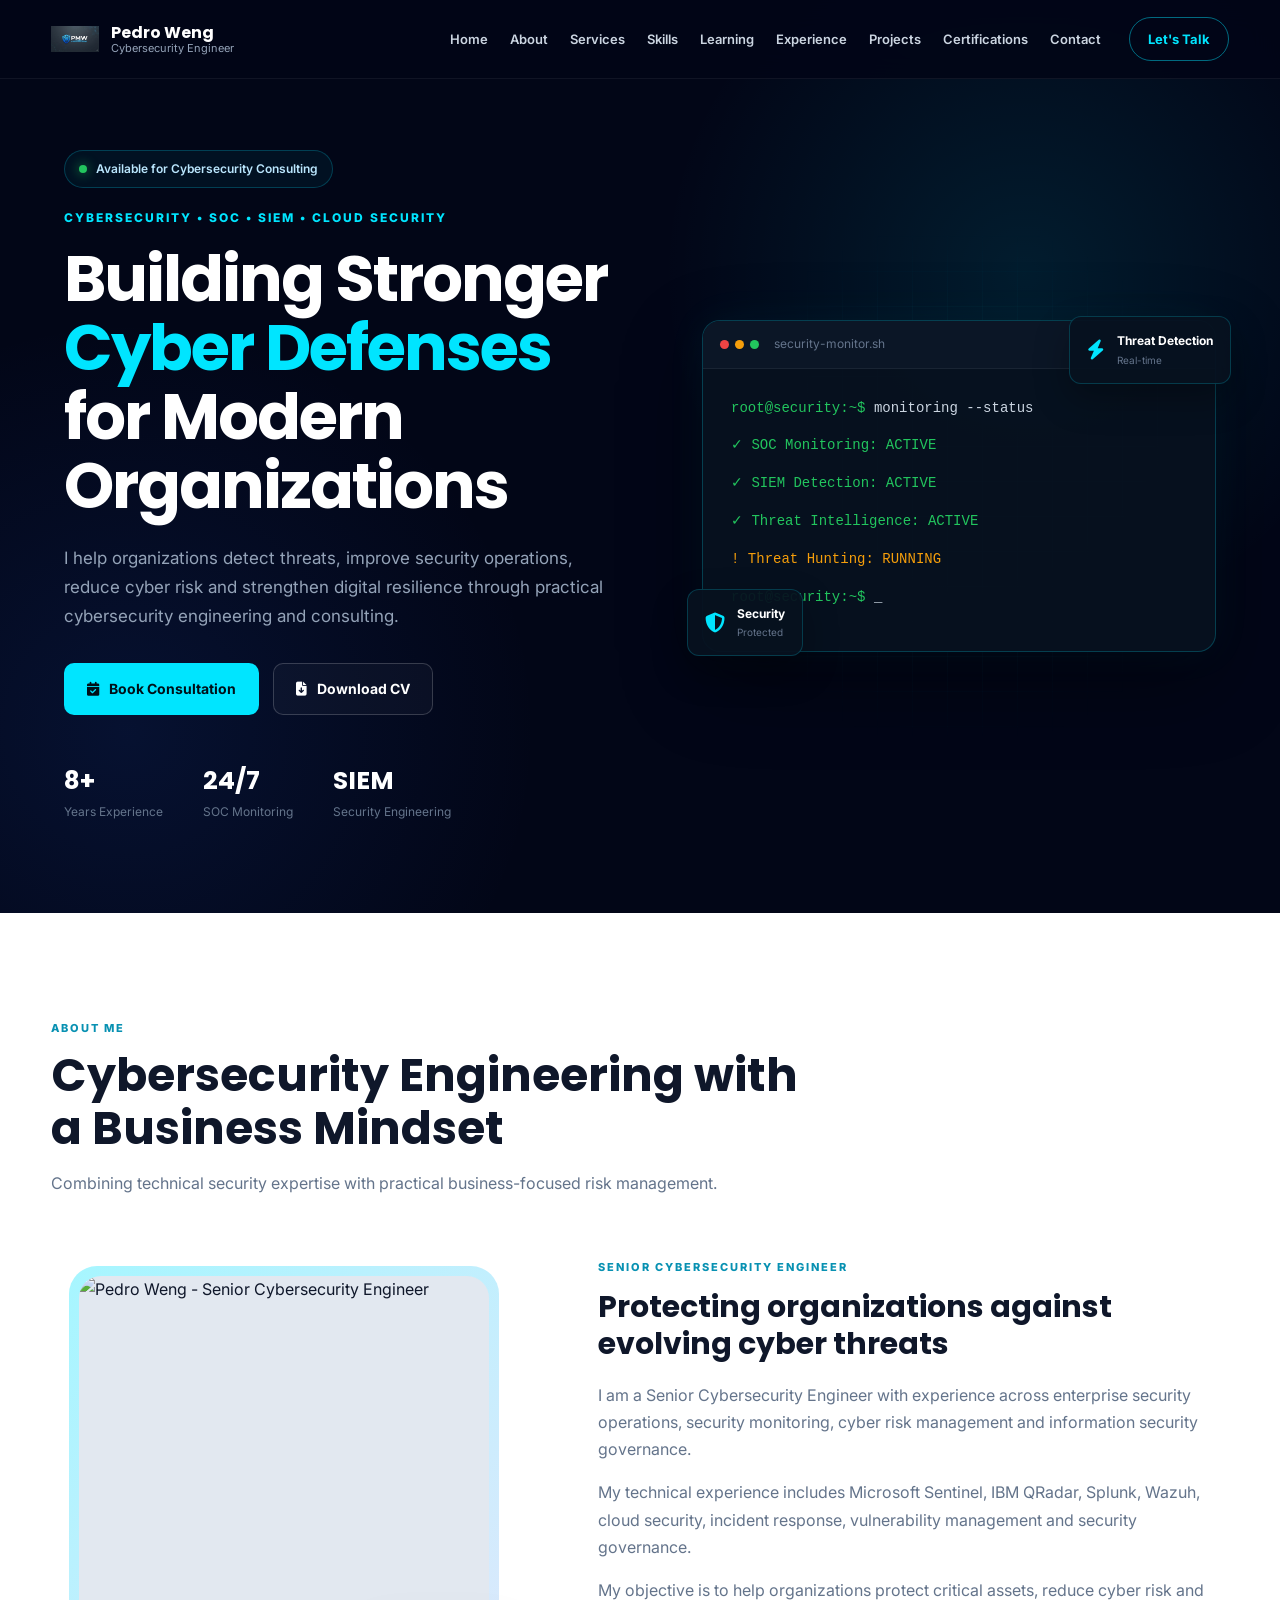
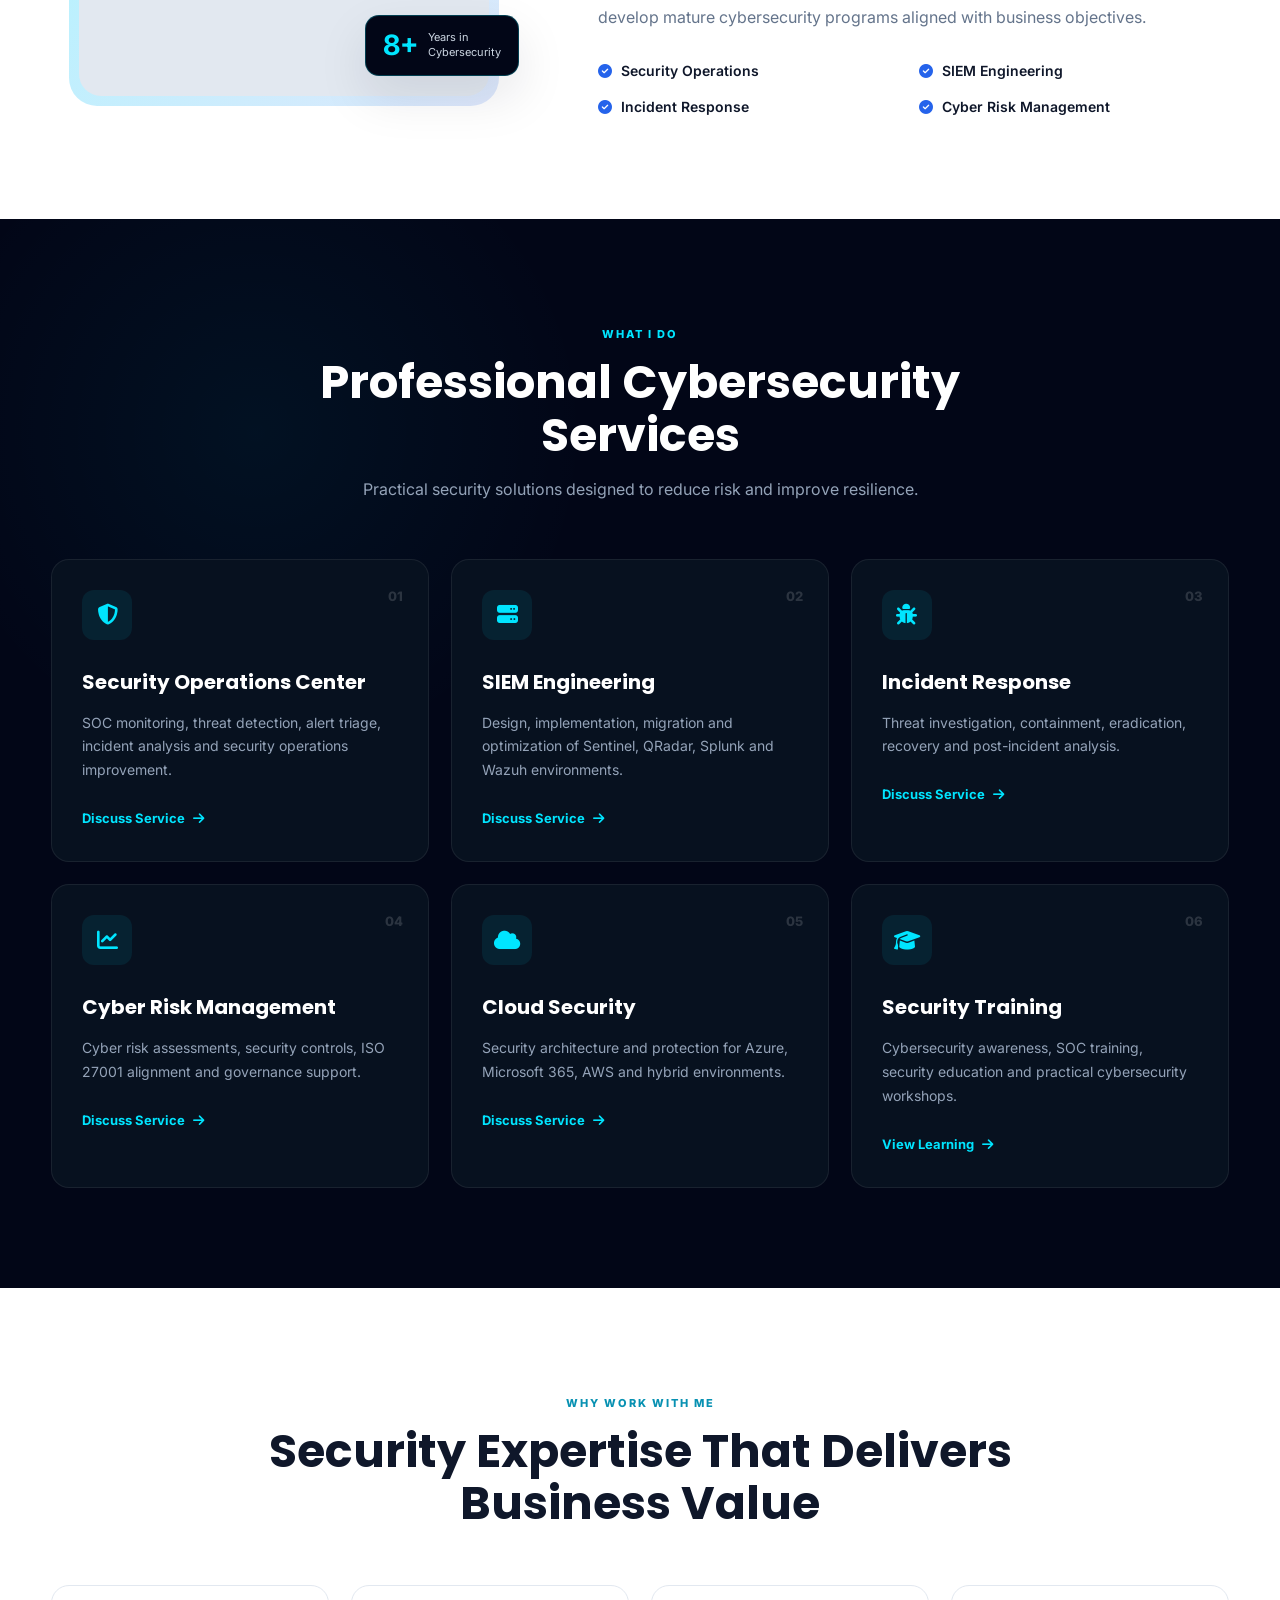
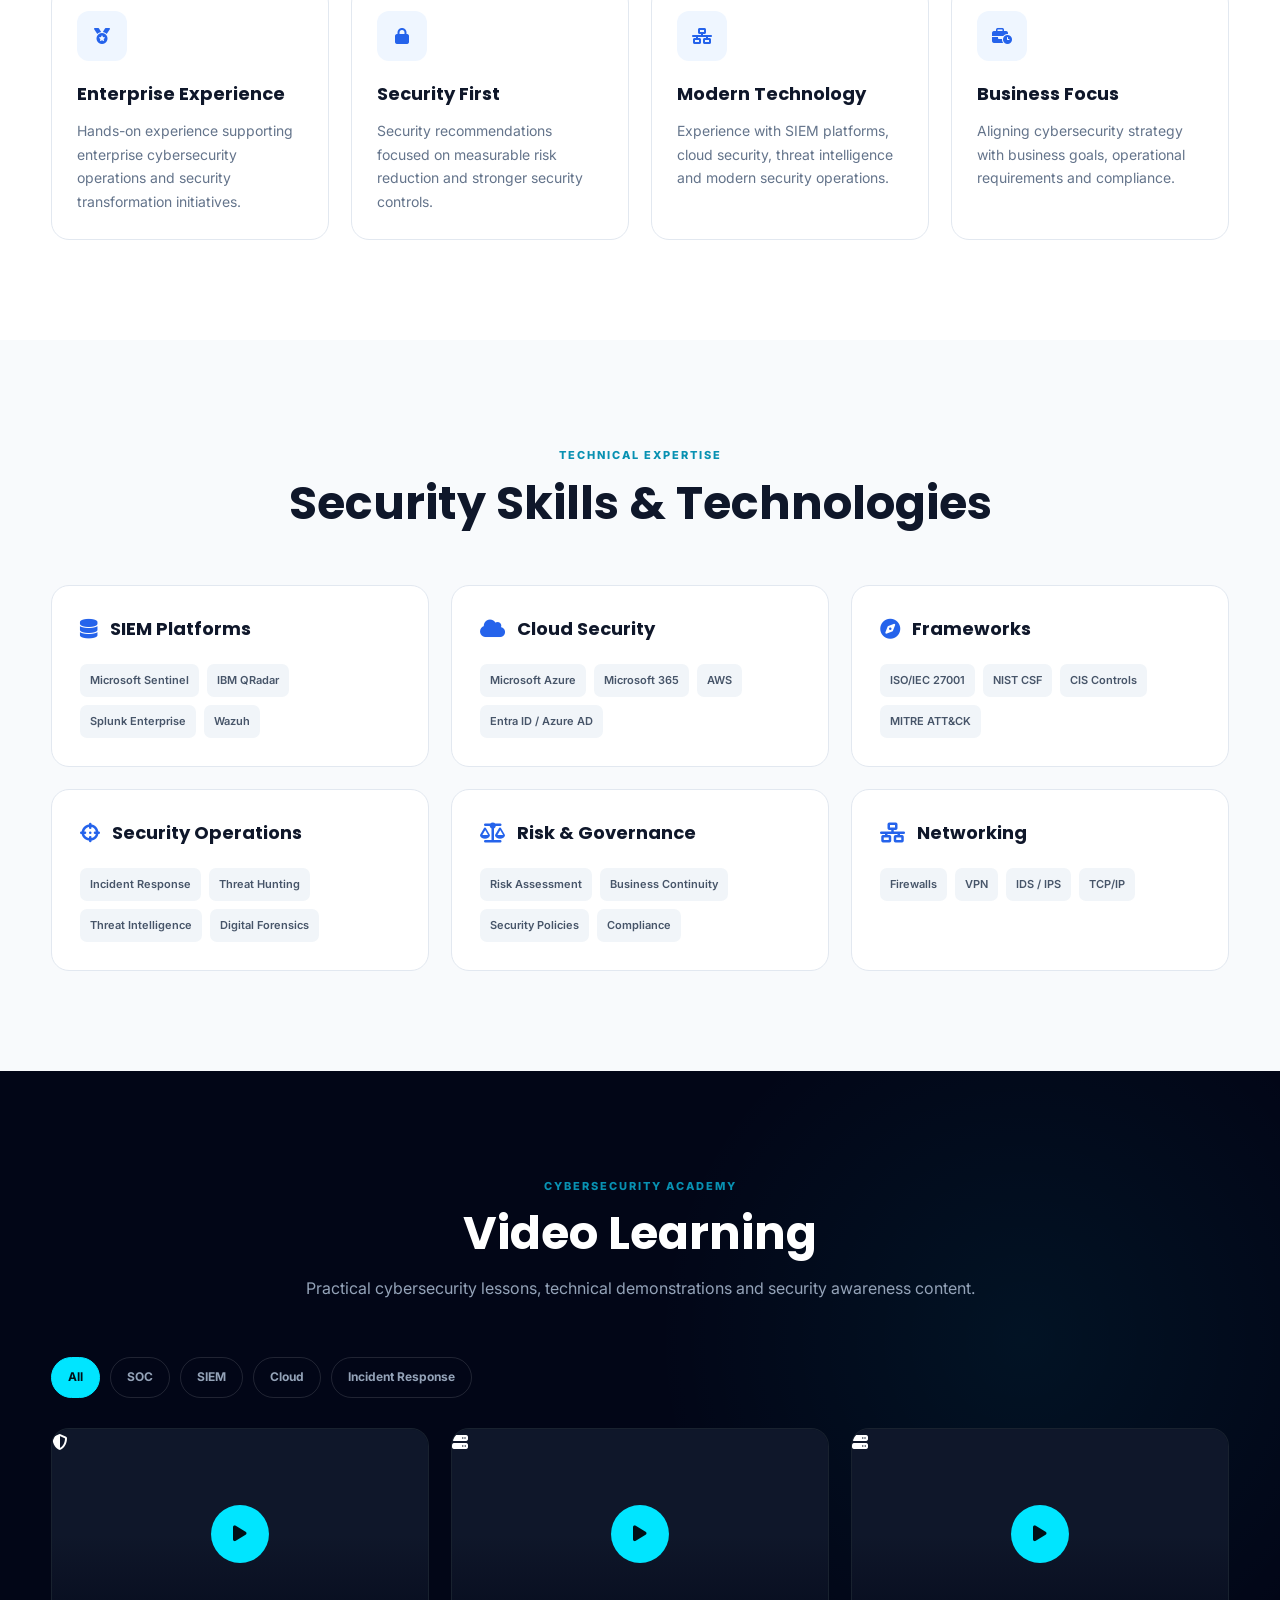
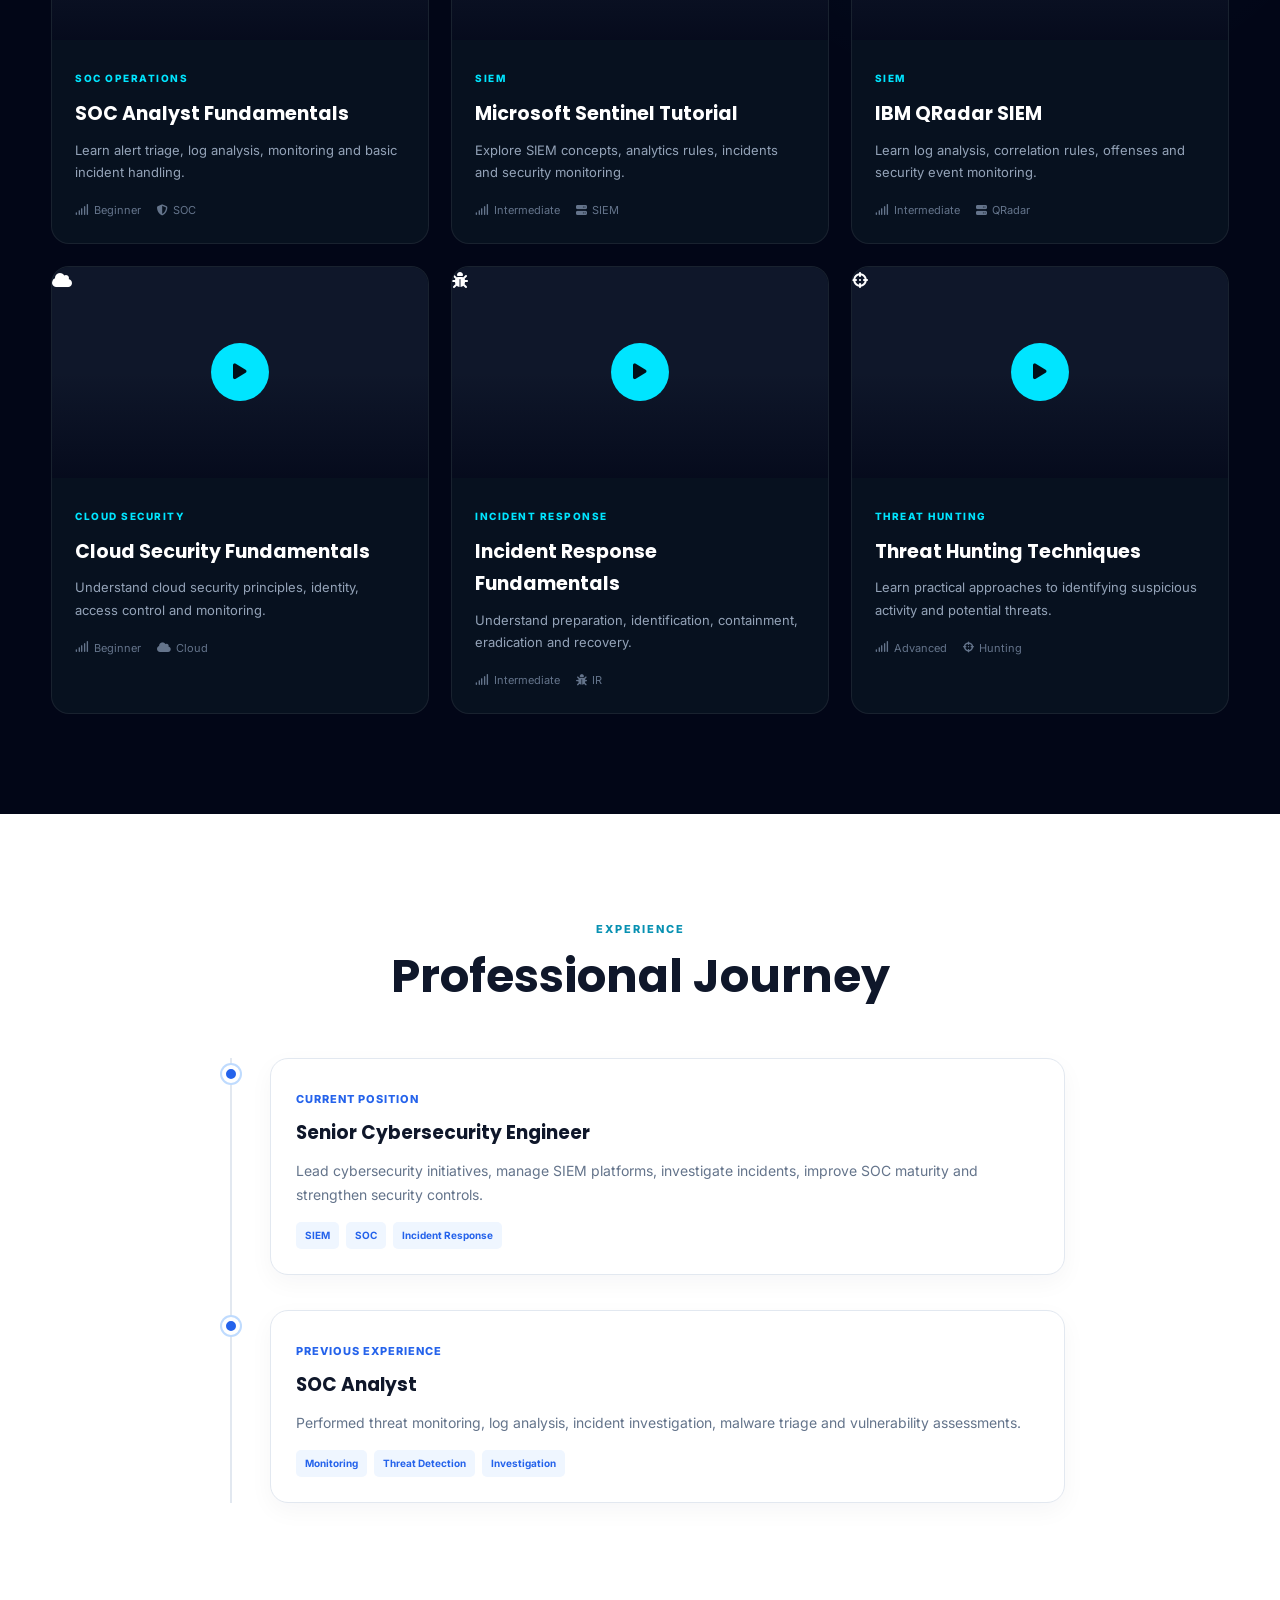
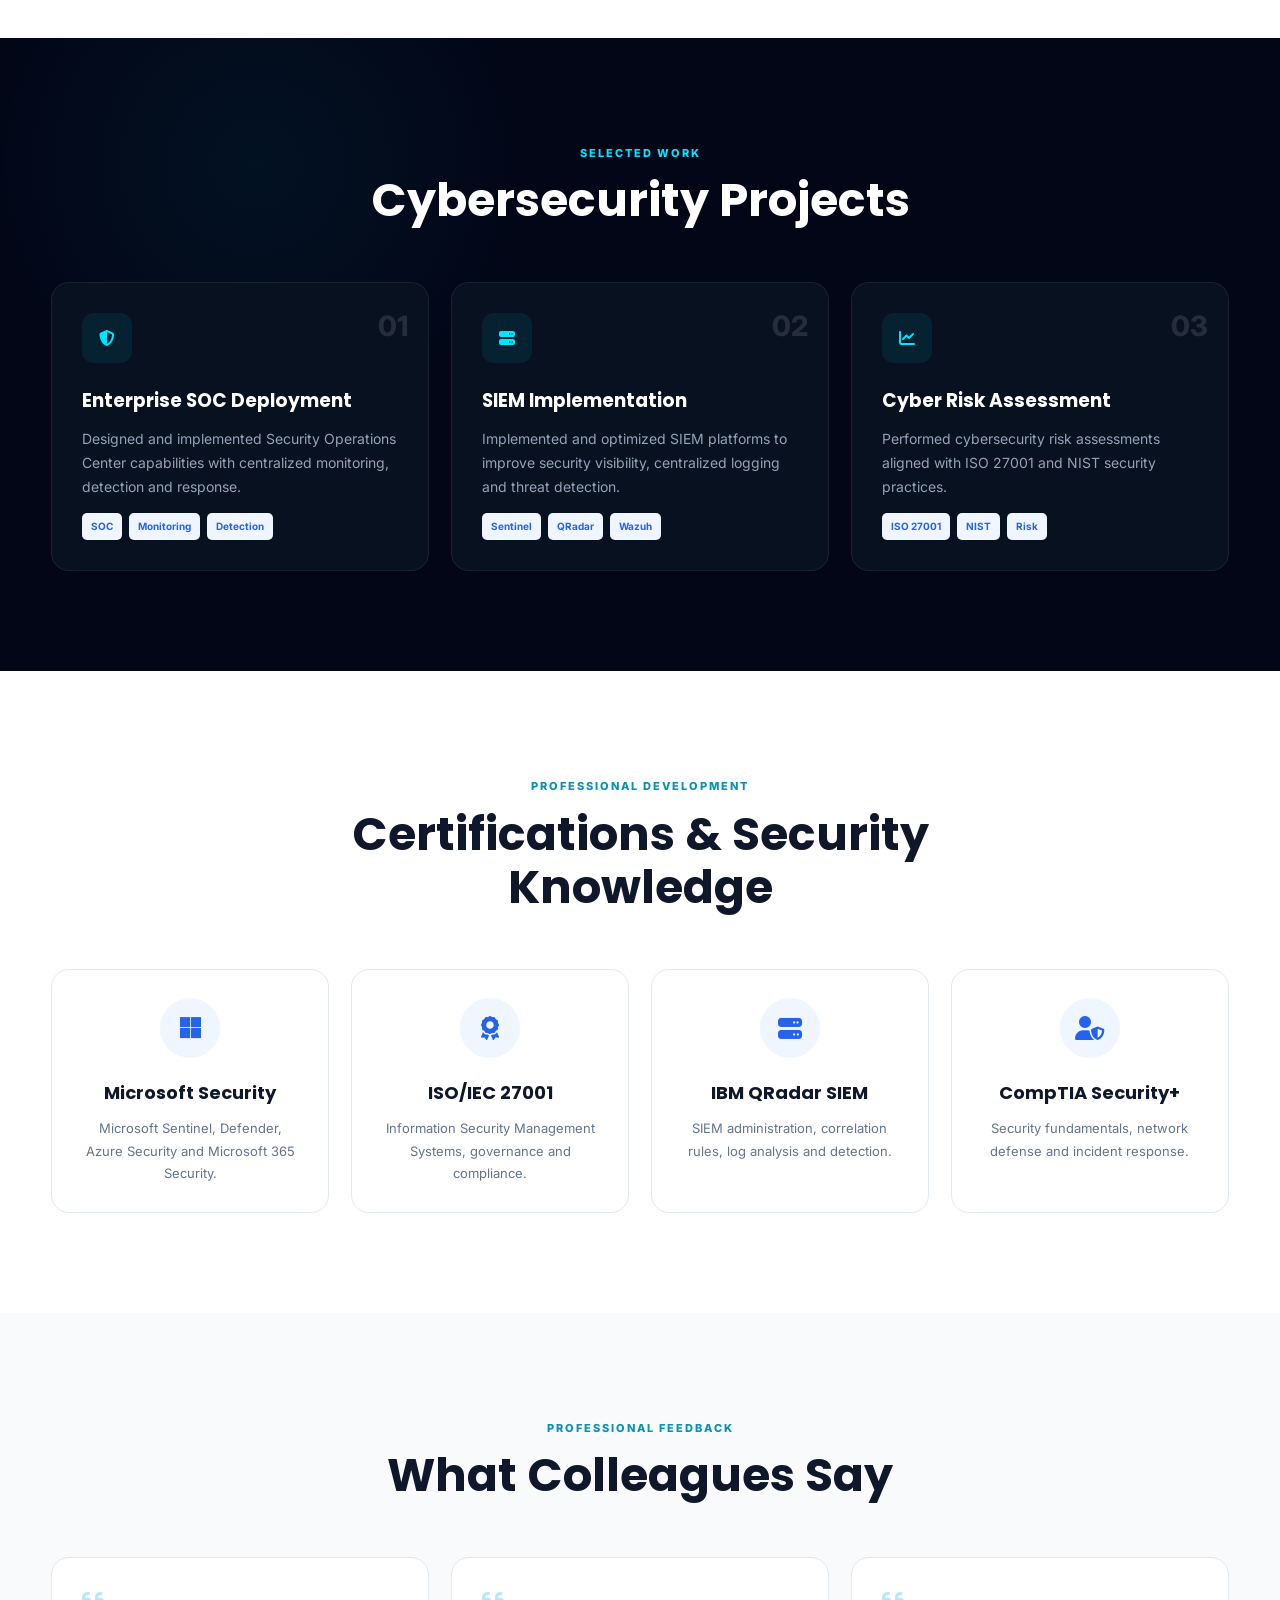
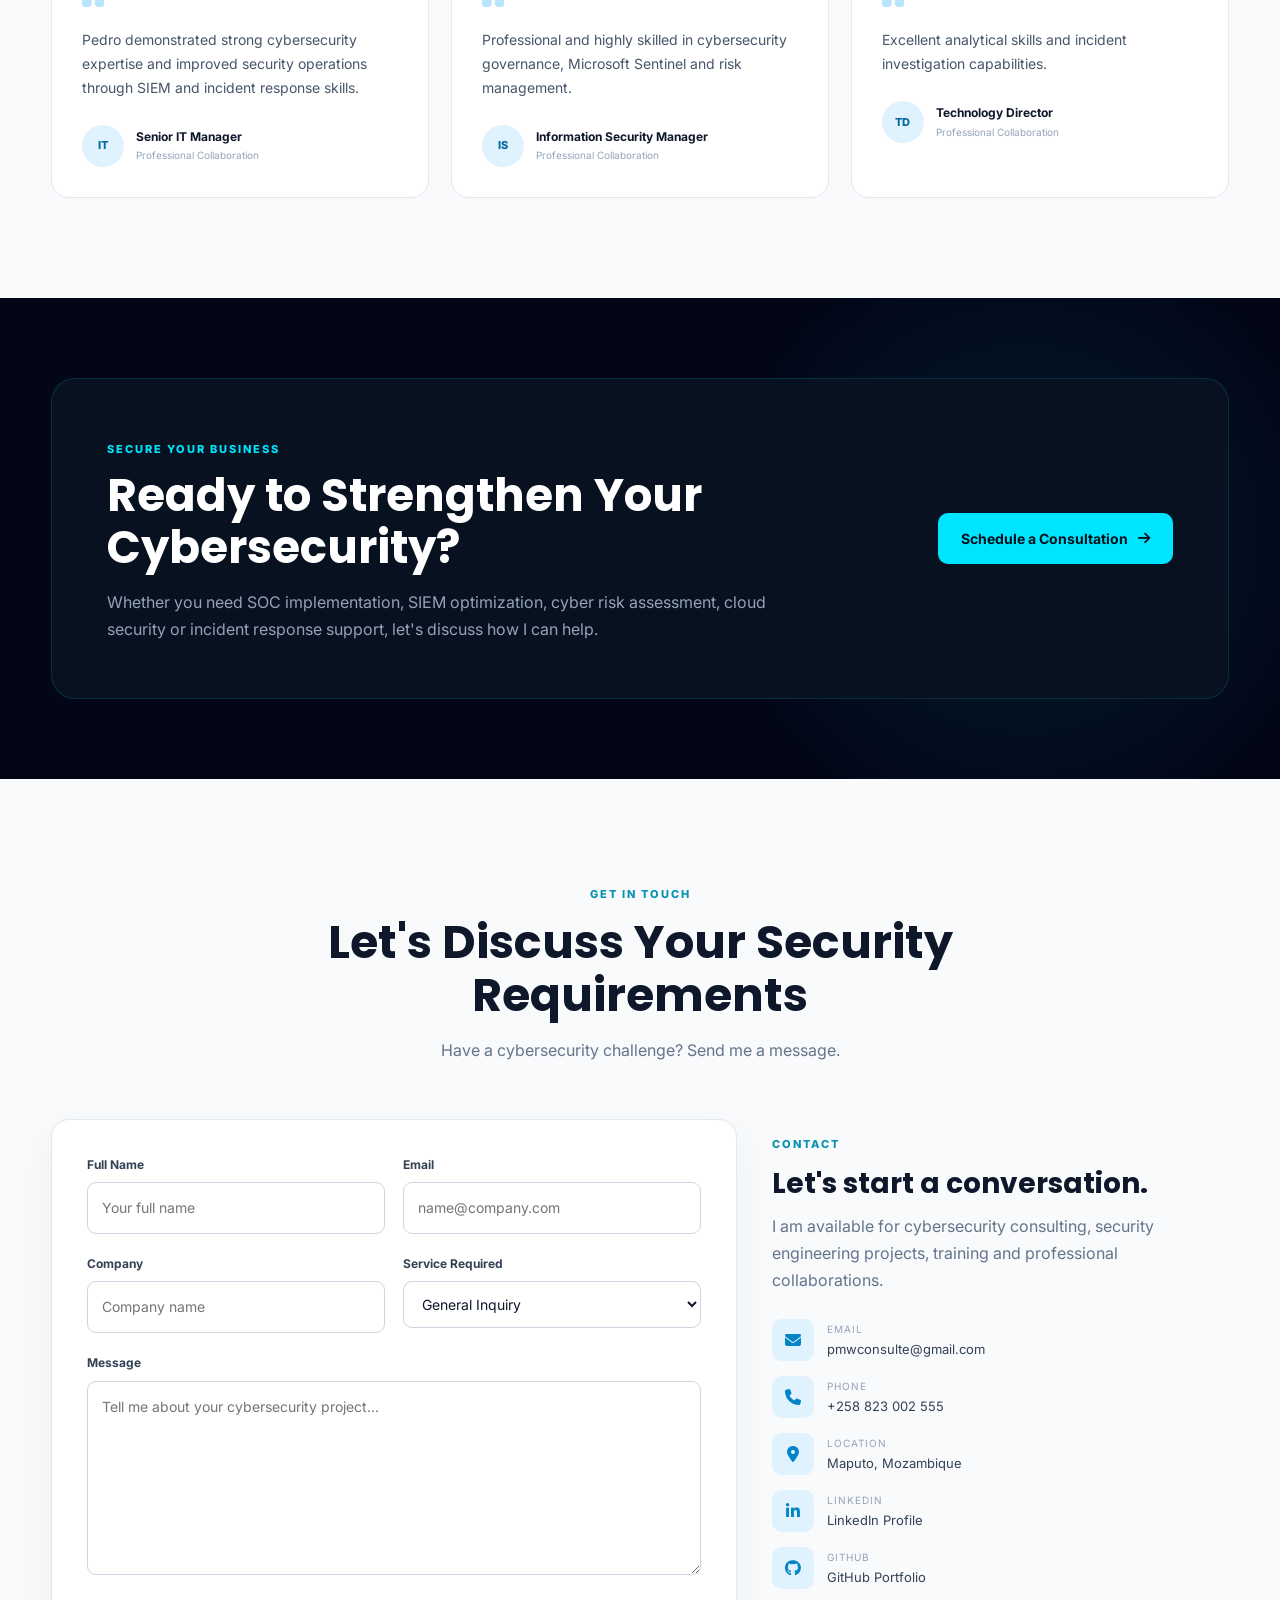
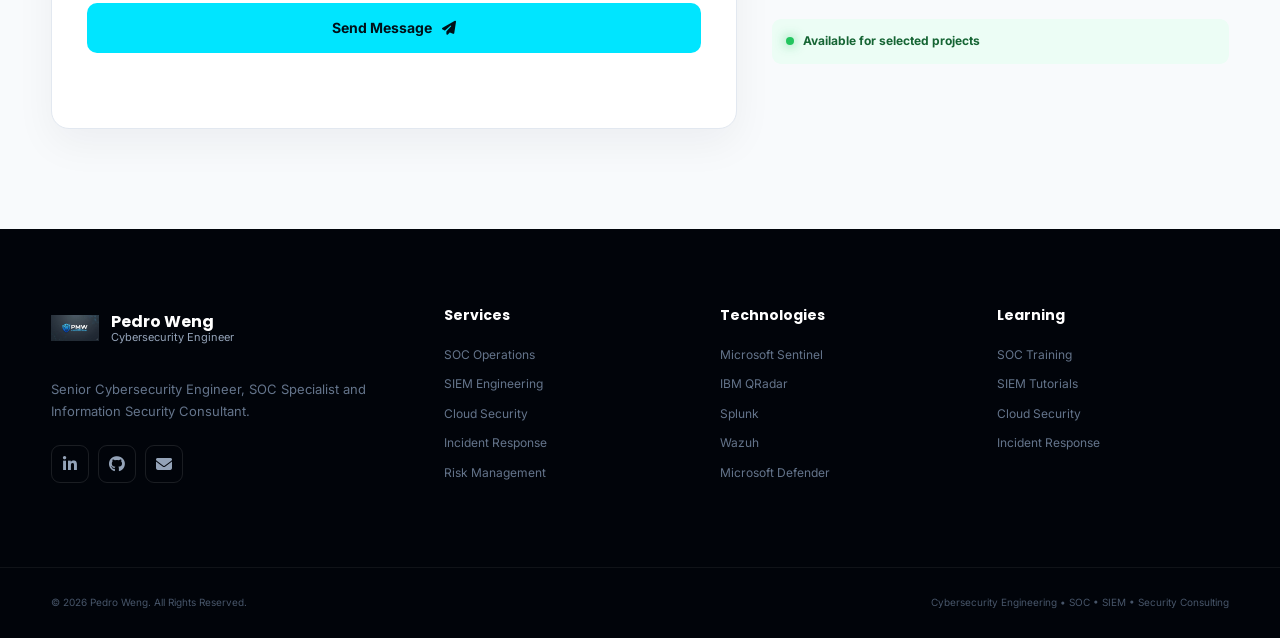
==== commit d85a5e37: "Update index.html" ====
--- a/index.html
+++ b/index.html
@@ -6,35 +6,32 @@
     <meta name="viewport"
           content="width=device-width, initial-scale=1.0">
 
-    <title>
-        Pedro Weng | Senior Cybersecurity Engineer & Security Consultant
-    </title>
+    <title>Pedro Weng | Senior Cybersecurity Engineer</title>
 
     <meta name="description"
-          content="Pedro Weng is a Senior Cybersecurity Engineer and Information Security Consultant specializing in SOC Operations, SIEM Engineering, Incident Response, Cloud Security, Cyber Risk and ISO 27001.">
-
-    <meta name="keywords"
-          content="Pedro Weng, Cybersecurity Engineer, Cybersecurity Consultant, SOC, SIEM, Microsoft Sentinel, QRadar, Wazuh, Splunk, ISO 27001, Incident Response, Cloud Security, Mozambique">
-
-    <meta name="author" content="Pedro Weng">
-    <meta name="robots" content="index, follow">
+          content="Pedro Weng - Senior Cybersecurity Engineer and Information Security Consultant specializing in SOC, SIEM, Incident Response, Cloud Security and Cyber Risk Management.">
+
+    <meta name="author"
+          content="Pedro Weng">
+
+    <meta name="robots"
+          content="index, follow">
+
+    <meta name="theme-color"
+          content="#020617">
 
     <!-- Open Graph -->
     <meta property="og:title"
           content="Pedro Weng | Senior Cybersecurity Engineer">
 
     <meta property="og:description"
-          content="Cybersecurity consulting, SOC, SIEM, incident response, cloud security and cyber risk management.">
+          content="Cybersecurity engineering, SOC, SIEM, incident response, cloud security and cyber risk consulting.">
 
     <meta property="og:type"
           content="website">
 
     <meta property="og:image"
           content="profile.jpg">
-
-    <!-- Theme -->
-    <meta name="theme-color"
-          content="#020617">
 
     <!-- Favicon -->
     <link rel="icon"
@@ -56,7 +53,7 @@
     <link rel="stylesheet"
           href="https://cdnjs.cloudflare.com/ajax/libs/font-awesome/6.7.2/css/all.min.css">
 
-    <!-- Main CSS -->
+    <!-- CSS -->
     <link rel="stylesheet"
           href="style.css">
 </head>
@@ -67,17 +64,14 @@
      HEADER
 ===================================================== -->
 
-<header class="header"
-        id="header">
+<header class="header" id="header">
 
     <div class="container nav-container">
 
-        <a href="#home"
-           class="logo"
-           aria-label="Pedro Weng home">
+        <a href="#home" class="logo">
 
             <img src="logo.png"
-                 alt="PMW Cyber Solutions Logo"
+                 alt="Pedro Weng Cybersecurity Logo"
                  class="logo-img">
 
             <div class="logo-text">
@@ -98,47 +92,19 @@
 
         </button>
 
-        <nav class="nav"
-             id="nav"
-             aria-label="Main navigation">
+        <nav class="nav" id="nav">
 
             <ul>
 
-                <li>
-                    <a href="#home">Home</a>
-                </li>
-
-                <li>
-                    <a href="#about">About</a>
-                </li>
-
-                <li>
-                    <a href="#services">Services</a>
-                </li>
-
-                <li>
-                    <a href="#skills">Skills</a>
-                </li>
-
-                <li>
-                    <a href="#video-learning">Learning</a>
-                </li>
-
-                <li>
-                    <a href="#experience">Experience</a>
-                </li>
-
-                <li>
-                    <a href="#projects">Projects</a>
-                </li>
-
-                <li>
-                    <a href="#certifications">Certifications</a>
-                </li>
-
-                <li>
-                    <a href="#contact">Contact</a>
-                </li>
+                <li><a href="#home">Home</a></li>
+                <li><a href="#about">About</a></li>
+                <li><a href="#services">Services</a></li>
+                <li><a href="#skills">Skills</a></li>
+                <li><a href="#video-learning">Learning</a></li>
+                <li><a href="#experience">Experience</a></li>
+                <li><a href="#projects">Projects</a></li>
+                <li><a href="#certifications">Certifications</a></li>
+                <li><a href="#contact">Contact</a></li>
 
             </ul>
 
@@ -162,10 +128,9 @@
      HERO
 ===================================================== -->
 
-<section id="home"
-         class="hero">
-
-    <div class="container hero-grid">
+<section class="hero" id="home">
+
+    <div class="hero-grid container">
 
         <div class="hero-content reveal">
 
@@ -188,12 +153,10 @@
             </h1>
 
             <p class="hero-description">
-
                 I help organizations detect threats, improve
                 security operations, reduce cyber risk and
                 strengthen digital resilience through practical
                 cybersecurity engineering and consulting.
-
             </p>
 
             <div class="hero-buttons">
@@ -242,6 +205,8 @@
         </div>
 
 
+        <!-- HERO VISUAL -->
+
         <div class="hero-visual reveal">
 
             <div class="cyber-grid"></div>
@@ -256,9 +221,7 @@
                         <span></span>
                     </div>
 
-                    <span>
-                        security-monitor.sh
-                    </span>
+                    <span>security-monitor.sh</span>
 
                 </div>
 
@@ -331,16 +294,13 @@
      ABOUT
 ===================================================== -->
 
-<section id="about"
-         class="section">
+<section class="section" id="about">
 
     <div class="container">
 
         <div class="section-heading reveal">
 
-            <span class="section-tag">
-                ABOUT ME
-            </span>
+            <span class="section-tag">ABOUT ME</span>
 
             <h2>
                 Cybersecurity Engineering
@@ -354,19 +314,25 @@
 
         </div>
 
+
         <div class="about-grid">
 
+            <!-- PROFILE IMAGE -->
+
             <div class="about-image reveal">
 
                 <div class="image-frame">
 
+                    <!-- IMPORTANT:
+                         profile.jpg is in the ROOT folder -->
                     <img src="profile.jpg"
                          alt="Pedro Weng - Senior Cybersecurity Engineer"
+                         class="profile-image"
                          loading="lazy">
 
                     <div class="experience-badge">
 
-                        <strong>10+</strong>
+                        <strong>8+</strong>
 
                         <span>
                             Years in<br>
@@ -381,6 +347,10 @@
 
 
             <div class="about-content reveal">
+
+                <span class="section-tag">
+                    SENIOR CYBERSECURITY ENGINEER
+                </span>
 
                 <h3>
                     Protecting organizations against
@@ -445,8 +415,7 @@
      SERVICES
 ===================================================== -->
 
-<section id="services"
-         class="section section-dark">
+<section class="section section-dark" id="services">
 
     <div class="container">
 
@@ -467,6 +436,7 @@
 
         </div>
 
+
         <div class="services-grid">
 
             <article class="service-card reveal">
@@ -477,9 +447,7 @@
 
                 <span class="service-number">01</span>
 
-                <h3>
-                    Security Operations Center
-                </h3>
+                <h3>Security Operations Center</h3>
 
                 <p>
                     SOC monitoring, threat detection, alert
@@ -503,9 +471,7 @@
 
                 <span class="service-number">02</span>
 
-                <h3>
-                    SIEM Engineering
-                </h3>
+                <h3>SIEM Engineering</h3>
 
                 <p>
                     Design, implementation, migration and
@@ -529,9 +495,7 @@
 
                 <span class="service-number">03</span>
 
-                <h3>
-                    Incident Response
-                </h3>
+                <h3>Incident Response</h3>
 
                 <p>
                     Threat investigation, containment,
@@ -555,9 +519,7 @@
 
                 <span class="service-number">04</span>
 
-                <h3>
-                    Cyber Risk Management
-                </h3>
+                <h3>Cyber Risk Management</h3>
 
                 <p>
                     Cyber risk assessments, security controls,
@@ -580,9 +542,7 @@
 
                 <span class="service-number">05</span>
 
-                <h3>
-                    Cloud Security
-                </h3>
+                <h3>Cloud Security</h3>
 
                 <p>
                     Security architecture and protection for
@@ -606,14 +566,12 @@
 
                 <span class="service-number">06</span>
 
-                <h3>
-                    Security Training
-                </h3>
-
-                <p>
-                    Cybersecurity awareness, phishing
-                    simulations, SOC training and technical
-                    security education.
+                <h3>Security Training</h3>
+
+                <p>
+                    Cybersecurity awareness, SOC training,
+                    security education and practical
+                    cybersecurity workshops.
                 </p>
 
                 <a href="#video-learning">
@@ -634,8 +592,7 @@
      WHY WORK WITH ME
 ===================================================== -->
 
-<section id="why"
-         class="section">
+<section class="section" id="why">
 
     <div class="container">
 
@@ -652,6 +609,7 @@
 
         </div>
 
+
         <div class="features-grid">
 
             <div class="feature reveal">
@@ -660,9 +618,7 @@
                     <i class="fa-solid fa-medal"></i>
                 </div>
 
-                <h3>
-                    Enterprise Experience
-                </h3>
+                <h3>Enterprise Experience</h3>
 
                 <p>
                     Hands-on experience supporting enterprise
@@ -679,9 +635,7 @@
                     <i class="fa-solid fa-lock"></i>
                 </div>
 
-                <h3>
-                    Security First
-                </h3>
+                <h3>Security First</h3>
 
                 <p>
                     Security recommendations focused on
@@ -698,9 +652,7 @@
                     <i class="fa-solid fa-network-wired"></i>
                 </div>
 
-                <h3>
-                    Modern Technology
-                </h3>
+                <h3>Modern Technology</h3>
 
                 <p>
                     Experience with SIEM platforms, cloud
@@ -717,9 +669,7 @@
                     <i class="fa-solid fa-business-time"></i>
                 </div>
 
-                <h3>
-                    Business Focus
-                </h3>
+                <h3>Business Focus</h3>
 
                 <p>
                     Aligning cybersecurity strategy with
@@ -740,8 +690,7 @@
      SKILLS
 ===================================================== -->
 
-<section id="skills"
-         class="section section-light">
+<section class="section section-light" id="skills">
 
     <div class="container">
 
@@ -756,6 +705,7 @@
             </h2>
 
         </div>
+
 
         <div class="skills-grid">
 
@@ -813,7 +763,7 @@
             <div class="skill-card reveal">
 
                 <div class="skill-title">
-                    <i class="fa-solid fa-radar"></i>
+                    <i class="fa-solid fa-crosshairs"></i>
                     <h3>Security Operations</h3>
                 </div>
 
@@ -871,8 +821,8 @@
      VIDEO LEARNING
 ===================================================== -->
 
-<section id="video-learning"
-         class="section video-section">
+<section class="section video-section"
+         id="video-learning">
 
     <div class="container">
 
@@ -882,37 +832,12 @@
                 CYBERSECURITY ACADEMY
             </span>
 
-            <h2>
-                Video Learning
-            </h2>
+            <h2>Video Learning</h2>
 
             <p>
                 Practical cybersecurity lessons, technical
                 demonstrations and security awareness content.
             </p>
-
-        </div>
-
-
-        <div class="learning-intro reveal">
-
-            <div class="learning-icon">
-                <i class="fa-solid fa-play"></i>
-            </div>
-
-            <div>
-
-                <h3>
-                    Learn. Practice. Secure.
-                </h3>
-
-                <p>
-                    Explore cybersecurity topics ranging from
-                    SOC operations and SIEM engineering to cloud
-                    security and incident response.
-                </p>
-
-            </div>
 
         </div>
 
@@ -959,17 +884,14 @@
 
         <div class="video-grid">
 
-
             <!-- VIDEO 1 -->
 
             <article class="video-card reveal"
                      data-category="soc">
 
-                <div class="video-thumbnail">
-
-                    <img src="images/videos/soc.jpg"
-                         alt="SOC Analyst Training"
-                         loading="lazy">
+                <div class="video-thumbnail video-soc">
+
+                    <i class="fa-solid fa-shield-halved"></i>
 
                     <button class="play-button"
                             type="button"
@@ -981,10 +903,6 @@
 
                     </button>
 
-                    <span class="video-duration">
-                        Training
-                    </span>
-
                 </div>
 
                 <div class="video-content">
@@ -993,9 +911,7 @@
                         SOC OPERATIONS
                     </span>
 
-                    <h3>
-                        SOC Analyst Fundamentals
-                    </h3>
+                    <h3>SOC Analyst Fundamentals</h3>
 
                     <p>
                         Learn alert triage, log analysis,
@@ -1003,7 +919,6 @@
                     </p>
 
                     <div class="video-meta">
-
                         <span>
                             <i class="fa-solid fa-signal"></i>
                             Beginner
@@ -1013,7 +928,6 @@
                             <i class="fa-solid fa-shield-halved"></i>
                             SOC
                         </span>
-
                     </div>
 
                 </div>
@@ -1026,11 +940,9 @@
             <article class="video-card reveal"
                      data-category="siem">
 
-                <div class="video-thumbnail">
-
-                    <img src="images/videos/sentinel.jpg"
-                         alt="Microsoft Sentinel Tutorial"
-                         loading="lazy">
+                <div class="video-thumbnail video-siem">
+
+                    <i class="fa-solid fa-server"></i>
 
                     <button class="play-button"
                             type="button"
@@ -1042,10 +954,6 @@
 
                     </button>
 
-                    <span class="video-duration">
-                        Tutorial
-                    </span>
-
                 </div>
 
                 <div class="video-content">
@@ -1054,9 +962,7 @@
                         SIEM
                     </span>
 
-                    <h3>
-                        Microsoft Sentinel Tutorial
-                    </h3>
+                    <h3>Microsoft Sentinel Tutorial</h3>
 
                     <p>
                         Explore SIEM concepts, analytics rules,
@@ -1064,7 +970,6 @@
                     </p>
 
                     <div class="video-meta">
-
                         <span>
                             <i class="fa-solid fa-signal"></i>
                             Intermediate
@@ -1074,7 +979,6 @@
                             <i class="fa-solid fa-server"></i>
                             SIEM
                         </span>
-
                     </div>
 
                 </div>
@@ -1087,11 +991,9 @@
             <article class="video-card reveal"
                      data-category="siem">
 
-                <div class="video-thumbnail">
-
-                    <img src="images/videos/qradar.jpg"
-                         alt="IBM QRadar SIEM"
-                         loading="lazy">
+                <div class="video-thumbnail video-qradar">
+
+                    <i class="fa-solid fa-server"></i>
 
                     <button class="play-button"
                             type="button"
@@ -1103,10 +1005,6 @@
 
                     </button>
 
-                    <span class="video-duration">
-                        Tutorial
-                    </span>
-
                 </div>
 
                 <div class="video-content">
@@ -1115,9 +1013,7 @@
                         SIEM
                     </span>
 
-                    <h3>
-                        IBM QRadar SIEM
-                    </h3>
+                    <h3>IBM QRadar SIEM</h3>
 
                     <p>
                         Learn log analysis, correlation rules,
@@ -1125,7 +1021,6 @@
                     </p>
 
                     <div class="video-meta">
-
                         <span>
                             <i class="fa-solid fa-signal"></i>
                             Intermediate
@@ -1135,7 +1030,6 @@
                             <i class="fa-solid fa-server"></i>
                             QRadar
                         </span>
-
                     </div>
 
                 </div>
@@ -1148,11 +1042,9 @@
             <article class="video-card reveal"
                      data-category="cloud">
 
-                <div class="video-thumbnail">
-
-                    <img src="images/videos/cloud-security.jpg"
-                         alt="Cloud Security Training"
-                         loading="lazy">
+                <div class="video-thumbnail video-cloud">
+
+                    <i class="fa-solid fa-cloud"></i>
 
                     <button class="play-button"
                             type="button"
@@ -1164,10 +1056,6 @@
 
                     </button>
 
-                    <span class="video-duration">
-                        Training
-                    </span>
-
                 </div>
 
                 <div class="video-content">
@@ -1176,9 +1064,7 @@
                         CLOUD SECURITY
                     </span>
 
-                    <h3>
-                        Cloud Security Fundamentals
-                    </h3>
+                    <h3>Cloud Security Fundamentals</h3>
 
                     <p>
                         Understand cloud security principles,
@@ -1186,7 +1072,6 @@
                     </p>
 
                     <div class="video-meta">
-
                         <span>
                             <i class="fa-solid fa-signal"></i>
                             Beginner
@@ -1196,7 +1081,6 @@
                             <i class="fa-solid fa-cloud"></i>
                             Cloud
                         </span>
-
                     </div>
 
                 </div>
@@ -1209,11 +1093,9 @@
             <article class="video-card reveal"
                      data-category="incident">
 
-                <div class="video-thumbnail">
-
-                    <img src="images/videos/incident-response.jpg"
-                         alt="Incident Response Training"
-                         loading="lazy">
+                <div class="video-thumbnail video-incident">
+
+                    <i class="fa-solid fa-bug"></i>
 
                     <button class="play-button"
                             type="button"
@@ -1225,10 +1107,6 @@
 
                     </button>
 
-                    <span class="video-duration">
-                        Training
-                    </span>
-
                 </div>
 
                 <div class="video-content">
@@ -1237,9 +1115,7 @@
                         INCIDENT RESPONSE
                     </span>
 
-                    <h3>
-                        Incident Response Fundamentals
-                    </h3>
+                    <h3>Incident Response Fundamentals</h3>
 
                     <p>
                         Understand preparation, identification,
@@ -1247,7 +1123,6 @@
                     </p>
 
                     <div class="video-meta">
-
                         <span>
                             <i class="fa-solid fa-signal"></i>
                             Intermediate
@@ -1257,7 +1132,6 @@
                             <i class="fa-solid fa-bug"></i>
                             IR
                         </span>
-
                     </div>
 
                 </div>
@@ -1270,11 +1144,9 @@
             <article class="video-card reveal"
                      data-category="soc">
 
-                <div class="video-thumbnail">
-
-                    <img src="images/videos/threat-hunting.jpg"
-                         alt="Threat Hunting"
-                         loading="lazy">
+                <div class="video-thumbnail video-hunting">
+
+                    <i class="fa-solid fa-crosshairs"></i>
 
                     <button class="play-button"
                             type="button"
@@ -1286,10 +1158,6 @@
 
                     </button>
 
-                    <span class="video-duration">
-                        Training
-                    </span>
-
                 </div>
 
                 <div class="video-content">
@@ -1298,9 +1166,7 @@
                         THREAT HUNTING
                     </span>
 
-                    <h3>
-                        Threat Hunting Techniques
-                    </h3>
+                    <h3>Threat Hunting Techniques</h3>
 
                     <p>
                         Learn practical approaches to identifying
@@ -1308,7 +1174,6 @@
                     </p>
 
                     <div class="video-meta">
-
                         <span>
                             <i class="fa-solid fa-signal"></i>
                             Advanced
@@ -1318,7 +1183,6 @@
                             <i class="fa-solid fa-crosshairs"></i>
                             Hunting
                         </span>
-
                     </div>
 
                 </div>
@@ -1336,8 +1200,7 @@
      EXPERIENCE
 ===================================================== -->
 
-<section id="experience"
-         class="section">
+<section class="section" id="experience">
 
     <div class="container">
 
@@ -1347,11 +1210,10 @@
                 EXPERIENCE
             </span>
 
-            <h2>
-                Professional Journey
-            </h2>
-
-        </div>
+            <h2>Professional Journey</h2>
+
+        </div>
+
 
         <div class="timeline">
 
@@ -1397,9 +1259,7 @@
                         Previous Experience
                     </span>
 
-                    <h3>
-                        SOC Analyst
-                    </h3>
+                    <h3>SOC Analyst</h3>
 
                     <p>
                         Performed threat monitoring, log analysis,
@@ -1428,8 +1288,7 @@
      PROJECTS
 ===================================================== -->
 
-<section id="projects"
-         class="section section-dark">
+<section class="section section-dark" id="projects">
 
     <div class="container">
 
@@ -1439,27 +1298,22 @@
                 SELECTED WORK
             </span>
 
-            <h2>
-                Cybersecurity Projects
-            </h2>
-
-        </div>
+            <h2>Cybersecurity Projects</h2>
+
+        </div>
+
 
         <div class="projects-grid">
 
             <article class="project-card reveal">
 
-                <div class="project-number">
-                    01
-                </div>
+                <span class="project-number">01</span>
 
                 <div class="project-icon">
                     <i class="fa-solid fa-shield-halved"></i>
                 </div>
 
-                <h3>
-                    Enterprise SOC Deployment
-                </h3>
+                <h3>Enterprise SOC Deployment</h3>
 
                 <p>
                     Designed and implemented Security Operations
@@ -1478,17 +1332,13 @@
 
             <article class="project-card reveal">
 
-                <div class="project-number">
-                    02
-                </div>
+                <span class="project-number">02</span>
 
                 <div class="project-icon">
                     <i class="fa-solid fa-server"></i>
                 </div>
 
-                <h3>
-                    SIEM Implementation
-                </h3>
+                <h3>SIEM Implementation</h3>
 
                 <p>
                     Implemented and optimized SIEM platforms to
@@ -1507,17 +1357,13 @@
 
             <article class="project-card reveal">
 
-                <div class="project-number">
-                    03
-                </div>
+                <span class="project-number">03</span>
 
                 <div class="project-icon">
                     <i class="fa-solid fa-chart-line"></i>
                 </div>
 
-                <h3>
-                    Cyber Risk Assessment
-                </h3>
+                <h3>Cyber Risk Assessment</h3>
 
                 <p>
                     Performed cybersecurity risk assessments
@@ -1544,8 +1390,7 @@
      CERTIFICATIONS
 ===================================================== -->
 
-<section id="certifications"
-         class="section">
+<section class="section" id="certifications">
 
     <div class="container">
 
@@ -1561,17 +1406,16 @@
 
         </div>
 
+
         <div class="certifications-grid">
 
             <div class="cert-card reveal">
 
-                <div class="cert-icon microsoft">
+                <div class="cert-icon">
                     <i class="fa-brands fa-microsoft"></i>
                 </div>
 
-                <h3>
-                    Microsoft Security
-                </h3>
+                <h3>Microsoft Security</h3>
 
                 <p>
                     Microsoft Sentinel, Defender, Azure Security
@@ -1587,9 +1431,7 @@
                     <i class="fa-solid fa-award"></i>
                 </div>
 
-                <h3>
-                    ISO/IEC 27001
-                </h3>
+                <h3>ISO/IEC 27001</h3>
 
                 <p>
                     Information Security Management Systems,
@@ -1605,9 +1447,7 @@
                     <i class="fa-solid fa-server"></i>
                 </div>
 
-                <h3>
-                    IBM QRadar SIEM
-                </h3>
+                <h3>IBM QRadar SIEM</h3>
 
                 <p>
                     SIEM administration, correlation rules,
@@ -1623,9 +1463,7 @@
                     <i class="fa-solid fa-user-shield"></i>
                 </div>
 
-                <h3>
-                    CompTIA Security+
-                </h3>
+                <h3>CompTIA Security+</h3>
 
                 <p>
                     Security fundamentals, network defense
@@ -1645,8 +1483,7 @@
      TESTIMONIALS
 ===================================================== -->
 
-<section id="testimonials"
-         class="section section-light">
+<section class="section section-light" id="testimonials">
 
     <div class="container">
 
@@ -1656,11 +1493,10 @@
                 PROFESSIONAL FEEDBACK
             </span>
 
-            <h2>
-                What Colleagues Say
-            </h2>
-
-        </div>
+            <h2>What Colleagues Say</h2>
+
+        </div>
+
 
         <div class="testimonials-grid">
 
@@ -1751,8 +1587,7 @@
      CTA
 ===================================================== -->
 
-<section id="cta"
-         class="cta-section">
+<section class="cta-section">
 
     <div class="container">
 
@@ -1782,6 +1617,7 @@
                class="btn btn-primary">
 
                 Schedule a Consultation
+
                 <i class="fa-solid fa-arrow-right"></i>
 
             </a>
@@ -1797,8 +1633,8 @@
      CONTACT
 ===================================================== -->
 
-<section id="contact"
-         class="section contact-section">
+<section class="section contact-section"
+         id="contact">
 
     <div class="container">
 
@@ -1822,7 +1658,7 @@
 
         <div class="contact-grid">
 
-            <!-- CONTACT FORM -->
+            <!-- FORM -->
 
             <div class="contact-form-card reveal">
 
@@ -1954,9 +1790,7 @@
                         class="btn btn-primary form-submit"
                         id="submit-button">
 
-                        <span>
-                            Send Message
-                        </span>
+                        <span>Send Message</span>
 
                         <i class="fa-solid fa-paper-plane"></i>
 
@@ -1974,7 +1808,7 @@
             </div>
 
 
-            <!-- CONTACT INFORMATION -->
+            <!-- CONTACT INFO -->
 
             <aside class="contact-info reveal">
 
@@ -2023,7 +1857,7 @@
                     </a>
 
 
-                    <div>
+                    <div class="contact-item">
 
                         <span class="contact-icon">
                             <i class="fa-solid fa-location-dot"></i>
@@ -2096,10 +1930,7 @@
 
 <div class="video-modal"
      id="video-modal"
-     aria-hidden="true"
-     role="dialog"
-     aria-modal="true"
-     aria-labelledby="video-modal-title">
+     aria-hidden="true">
 
     <div class="video-modal-content">
 
@@ -2147,11 +1978,10 @@
 
         <div class="footer-brand">
 
-            <a href="#home"
-               class="logo">
+            <a href="#home" class="logo">
 
                 <img src="logo.png"
-                     alt="PMW Cyber Solutions Logo"
+                     alt="Pedro Weng Cybersecurity Logo"
                      class="logo-img">
 
                 <div class="logo-text">
@@ -2204,27 +2034,11 @@
             <h4>Services</h4>
 
             <ul>
-
-                <li>
-                    <a href="#services">SOC Operations</a>
-                </li>
-
-                <li>
-                    <a href="#services">SIEM Engineering</a>
-                </li>
-
-                <li>
-                    <a href="#services">Cloud Security</a>
-                </li>
-
-                <li>
-                    <a href="#services">Incident Response</a>
-                </li>
-
-                <li>
-                    <a href="#services">Risk Management</a>
-                </li>
-
+                <li><a href="#services">SOC Operations</a></li>
+                <li><a href="#services">SIEM Engineering</a></li>
+                <li><a href="#services">Cloud Security</a></li>
+                <li><a href="#services">Incident Response</a></li>
+                <li><a href="#services">Risk Management</a></li>
             </ul>
 
         </div>
@@ -2250,31 +2064,10 @@
             <h4>Learning</h4>
 
             <ul>
-
-                <li>
-                    <a href="#video-learning">
-                        SOC Training
-                    </a>
-                </li>
-
-                <li>
-                    <a href="#video-learning">
-                        SIEM Tutorials
-                    </a>
-                </li>
-
-                <li>
-                    <a href="#video-learning">
-                        Cloud Security
-                    </a>
-                </li>
-
-                <li>
-                    <a href="#video-learning">
-                        Incident Response
-                    </a>
-                </li>
-
+                <li><a href="#video-learning">SOC Training</a></li>
+                <li><a href="#video-learning">SIEM Tutorials</a></li>
+                <li><a href="#video-learning">Cloud Security</a></li>
+                <li><a href="#video-learning">Incident Response</a></li>
             </ul>
 
         </div>
@@ -2287,8 +2080,7 @@
         <div class="container">
 
             <p>
-                © 2026 Pedro Weng.
-                All Rights Reserved.
+                © 2026 Pedro Weng. All Rights Reserved.
             </p>
 
             <p>
--- a/style.css
+++ b/style.css
@@ -1,39 +1,7 @@
 /* =====================================================
    PEDRO WENG CYBERSECURITY WEBSITE
-   MAIN STYLESHEET
-===================================================== */
-
-:root {
-    --primary: #00e5ff;
-    --primary-dark: #00a8bd;
-    --secondary: #38bdf8;
-
-    --dark: #020617;
-    --dark-2: #07111f;
-    --dark-3: #0b1627;
-
-    --light: #f8fafc;
-    --light-2: #eef4f8;
-    --white: #ffffff;
-
-    --text: #334155;
-    --text-light: #94a3b8;
-    --text-dark: #e2e8f0;
-
-    --border: #dbe4ec;
-    --border-dark: rgba(148, 163, 184, 0.16);
-
-    --success: #22c55e;
-    --warning: #f59e0b;
-    --danger: #ef4444;
-
-    --shadow: 0 20px 60px rgba(15, 23, 42, 0.12);
-    --shadow-dark: 0 25px 80px rgba(0, 0, 0, 0.35);
-
-    --radius: 18px;
-    --transition: 0.3s ease;
-}
-
+   STYLE.CSS
+===================================================== */
 
 /* =====================================================
    RESET
@@ -52,8 +20,8 @@
 
 body {
     font-family: "Inter", sans-serif;
-    color: var(--text);
-    background: var(--white);
+    color: #0f172a;
+    background: #ffffff;
     line-height: 1.7;
     overflow-x: hidden;
 }
@@ -63,8 +31,8 @@
 }
 
 img {
+    max-width: 100%;
     display: block;
-    max-width: 100%;
 }
 
 a {
@@ -87,16 +55,34 @@
     list-style: none;
 }
 
-
-/* =====================================================
-   CONTAINER
-===================================================== */
-
 .container {
-    width: min(1180px, calc(100% - 40px));
+    width: min(1180px, 92%);
     margin: 0 auto;
 }
 
+/* =====================================================
+   VARIABLES
+===================================================== */
+
+:root {
+    --primary: #00e5ff;
+    --primary-dark: #00b8d4;
+    --blue: #2563eb;
+    --dark: #020617;
+    --dark-2: #07111f;
+    --dark-3: #0f172a;
+    --text: #0f172a;
+    --muted: #64748b;
+    --light: #f8fafc;
+    --border: #e2e8f0;
+    --white: #ffffff;
+    --success: #22c55e;
+    --warning: #f59e0b;
+    --danger: #ef4444;
+    --shadow: 0 20px 50px rgba(15, 23, 42, 0.10);
+    --radius: 18px;
+    --transition: 0.3s ease;
+}
 
 /* =====================================================
    HEADER
@@ -108,16 +94,15 @@
     left: 0;
     width: 100%;
     z-index: 1000;
-    background: rgba(2, 6, 23, 0.78);
+    background: rgba(2, 6, 23, 0.92);
     backdrop-filter: blur(14px);
-    border-bottom: 1px solid transparent;
+    border-bottom: 1px solid rgba(255, 255, 255, 0.06);
     transition: var(--transition);
 }
 
 .header.scrolled {
-    background: rgba(2, 6, 23, 0.96);
-    border-bottom-color: rgba(0, 229, 255, 0.12);
-    box-shadow: 0 10px 40px rgba(0, 0, 0, 0.2);
+    background: rgba(2, 6, 23, 0.98);
+    box-shadow: 0 10px 30px rgba(0, 0, 0, 0.25);
 }
 
 .nav-container {
@@ -127,17 +112,22 @@
     gap: 28px;
 }
 
+/* =====================================================
+   LOGO
+===================================================== */
+
 .logo {
-    display: flex;
+    display: inline-flex;
     align-items: center;
     gap: 12px;
     flex-shrink: 0;
 }
 
 .logo-img {
-    width: 44px;
-    height: 44px;
+    width: 48px;
+    height: 48px;
     object-fit: contain;
+    border-radius: 10px;
 }
 
 .logo-text {
@@ -147,15 +137,19 @@
 }
 
 .logo-text strong {
-    color: var(--white);
+    color: #ffffff;
     font-family: "Poppins", sans-serif;
     font-size: 16px;
 }
 
 .logo-text span {
-    color: var(--text-light);
+    color: #94a3b8;
     font-size: 11px;
 }
+
+/* =====================================================
+   NAVIGATION
+===================================================== */
 
 .nav {
     margin-left: auto;
@@ -164,7 +158,7 @@
 .nav ul {
     display: flex;
     align-items: center;
-    gap: 20px;
+    gap: 22px;
 }
 
 .nav a {
@@ -183,7 +177,7 @@
     align-items: center;
     justify-content: center;
     padding: 10px 18px;
-    border: 1px solid rgba(0, 229, 255, 0.5);
+    border: 1px solid rgba(0, 229, 255, 0.45);
     border-radius: 999px;
     color: var(--primary);
     font-size: 13px;
@@ -192,22 +186,20 @@
 }
 
 .nav-cta:hover {
+    background: var(--primary);
     color: var(--dark);
-    background: var(--primary);
-    box-shadow: 0 0 25px rgba(0, 229, 255, 0.3);
 }
 
 .menu-toggle {
     display: none;
-    margin-left: auto;
     width: 44px;
     height: 44px;
-    border: 1px solid var(--border-dark);
+    border: 1px solid rgba(255, 255, 255, 0.15);
+    background: transparent;
+    color: #ffffff;
     border-radius: 10px;
-    color: var(--primary);
-    background: rgba(15, 23, 42, 0.7);
-}
-
+    font-size: 20px;
+}
 
 /* =====================================================
    HERO
@@ -216,46 +208,20 @@
 .hero {
     position: relative;
     min-height: 100vh;
-    padding: 150px 0 100px;
+    padding: 150px 5% 90px;
     display: flex;
     align-items: center;
     background:
-        radial-gradient(
-            circle at 80% 30%,
-            rgba(0, 229, 255, 0.12),
-            transparent 32%
-        ),
-        radial-gradient(
-            circle at 20% 80%,
-            rgba(56, 189, 248, 0.08),
-            transparent 30%
-        ),
-        var(--dark);
-    color: var(--white);
+        radial-gradient(circle at 80% 30%, rgba(0, 229, 255, 0.10), transparent 30%),
+        radial-gradient(circle at 10% 80%, rgba(37, 99, 235, 0.12), transparent 30%),
+        #020617;
+    color: #ffffff;
     overflow: hidden;
 }
 
-.hero::before {
-    content: "";
-    position: absolute;
-    inset: 0;
-    background-image:
-        linear-gradient(
-            rgba(0, 229, 255, 0.025) 1px,
-            transparent 1px
-        ),
-        linear-gradient(
-            90deg,
-            rgba(0, 229, 255, 0.025) 1px,
-            transparent 1px
-        );
-    background-size: 50px 50px;
-    pointer-events: none;
-}
-
 .hero-grid {
-    position: relative;
-    z-index: 1;
+    width: min(1180px, 100%);
+    margin: 0 auto;
     display: grid;
     grid-template-columns: 1.05fr 0.95fr;
     align-items: center;
@@ -266,52 +232,48 @@
     display: inline-flex;
     align-items: center;
     gap: 9px;
-    padding: 8px 13px;
-    margin-bottom: 22px;
-    border: 1px solid rgba(34, 197, 94, 0.25);
+    padding: 8px 14px;
+    border: 1px solid rgba(0, 229, 255, 0.22);
     border-radius: 999px;
-    background: rgba(34, 197, 94, 0.08);
-    color: #bbf7d0;
+    background: rgba(0, 229, 255, 0.05);
+    color: #bae6fd;
     font-size: 12px;
     font-weight: 600;
+    margin-bottom: 20px;
 }
 
 .status-dot {
     width: 8px;
     height: 8px;
+    background: var(--success);
     border-radius: 50%;
-    background: var(--success);
-    box-shadow: 0 0 12px var(--success);
-    animation: pulse 2s infinite;
+    box-shadow: 0 0 12px rgba(34, 197, 94, 0.8);
 }
 
 .hero-label {
-    margin-bottom: 14px;
     color: var(--primary);
     font-size: 12px;
     font-weight: 800;
     letter-spacing: 2px;
+    margin-bottom: 15px;
 }
 
 .hero h1 {
-    max-width: 760px;
-    margin-bottom: 22px;
+    max-width: 720px;
     font-family: "Poppins", sans-serif;
-    font-size: clamp(42px, 5vw, 72px);
+    font-size: clamp(42px, 5vw, 68px);
     line-height: 1.08;
     letter-spacing: -2px;
 }
 
 .hero h1 span {
-    display: inline-block;
     color: var(--primary);
-    text-shadow: 0 0 35px rgba(0, 229, 255, 0.2);
 }
 
 .hero-description {
-    max-width: 650px;
-    margin-bottom: 32px;
-    color: #aebdce;
+    max-width: 680px;
+    margin-top: 24px;
+    color: #94a3b8;
     font-size: 17px;
 }
 
@@ -319,7 +281,7 @@
     display: flex;
     flex-wrap: wrap;
     gap: 14px;
-    margin-bottom: 42px;
+    margin-top: 32px;
 }
 
 .btn {
@@ -327,39 +289,42 @@
     align-items: center;
     justify-content: center;
     gap: 10px;
-    min-height: 50px;
-    padding: 13px 21px;
+    min-height: 48px;
+    padding: 13px 22px;
     border-radius: 10px;
     font-weight: 700;
+    font-size: 14px;
     border: 1px solid transparent;
     transition: var(--transition);
 }
 
 .btn-primary {
-    color: var(--dark);
     background: var(--primary);
+    color: #001018;
 }
 
 .btn-primary:hover {
-    transform: translateY(-3px);
-    box-shadow: 0 12px 30px rgba(0, 229, 255, 0.25);
+    background: #67f3ff;
+    transform: translateY(-2px);
+    box-shadow: 0 10px 30px rgba(0, 229, 255, 0.22);
 }
 
 .btn-secondary {
-    color: var(--white);
-    background: transparent;
     border-color: rgba(255, 255, 255, 0.18);
+    color: #ffffff;
+    background: rgba(255, 255, 255, 0.03);
 }
 
 .btn-secondary:hover {
+    border-color: var(--primary);
     color: var(--primary);
-    border-color: var(--primary);
 }
 
 .hero-stats {
     display: flex;
     flex-wrap: wrap;
-    gap: 36px;
+    gap: 40px;
+    margin-top: 45px;
 }
 
 .stat {
@@ -368,16 +333,15 @@
 }
 
 .stat strong {
-    color: var(--white);
+    color: #ffffff;
     font-family: "Poppins", sans-serif;
-    font-size: 24px;
+    font-size: 25px;
 }
 
 .stat span {
-    color: var(--text-light);
+    color: #64748b;
     font-size: 12px;
 }
-
 
 /* =====================================================
    HERO VISUAL
@@ -385,7 +349,7 @@
 
 .hero-visual {
     position: relative;
-    min-height: 520px;
+    min-height: 500px;
     display: flex;
     align-items: center;
     justify-content: center;
@@ -393,42 +357,34 @@
 
 .cyber-grid {
     position: absolute;
-    width: 440px;
-    height: 440px;
-    border-radius: 50%;
-    background:
-        linear-gradient(
-            rgba(0, 229, 255, 0.06) 1px,
-            transparent 1px
-        ),
-        linear-gradient(
-            90deg,
-            rgba(0, 229, 255, 0.06) 1px,
-            transparent 1px
-        );
-    background-size: 28px 28px;
-    mask-image: radial-gradient(circle, black, transparent 70%);
+    inset: 0;
+    background-image:
+        linear-gradient(rgba(0, 229, 255, 0.06) 1px, transparent 1px),
+        linear-gradient(90deg, rgba(0, 229, 255, 0.06) 1px, transparent 1px);
+    background-size: 35px 35px;
+    mask-image: radial-gradient(circle, black 20%, transparent 75%);
 }
 
 .hero-card {
     position: relative;
-    width: min(100%, 510px);
-    border: 1px solid rgba(0, 229, 255, 0.2);
+    width: min(520px, 100%);
+    background: rgba(7, 17, 31, 0.95);
+    border: 1px solid rgba(0, 229, 255, 0.22);
     border-radius: 18px;
-    background: rgba(5, 15, 30, 0.88);
-    box-shadow: var(--shadow-dark);
     overflow: hidden;
-    z-index: 2;
+    box-shadow:
+        0 30px 80px rgba(0, 0, 0, 0.4),
+        0 0 40px rgba(0, 229, 255, 0.06);
 }
 
 .terminal-header {
     display: flex;
     align-items: center;
-    gap: 14px;
-    padding: 13px 18px;
-    border-bottom: 1px solid rgba(255, 255, 255, 0.07);
-    color: #94a3b8;
-    font-family: monospace;
+    gap: 15px;
+    padding: 13px 17px;
+    background: #0b1626;
+    border-bottom: 1px solid rgba(255, 255, 255, 0.06);
+    color: #64748b;
     font-size: 12px;
 }
 
@@ -441,9 +397,6 @@
     width: 9px;
     height: 9px;
     border-radius: 50%;
-}
-
-.terminal-dots span:nth-child(1) {
     background: #ef4444;
 }
 
@@ -456,18 +409,18 @@
 }
 
 .terminal-body {
-    padding: 25px;
-    font-family: "Courier New", monospace;
-    font-size: 13px;
+    padding: 28px;
+    font-family: monospace;
+    font-size: 14px;
 }
 
 .terminal-body p {
-    margin-bottom: 13px;
+    margin-bottom: 14px;
     color: #cbd5e1;
 }
 
 .terminal-green {
-    color: #4ade80;
+    color: #22c55e;
 }
 
 .terminal-success {
@@ -475,21 +428,19 @@
 }
 
 .terminal-warning {
-    color: #fbbf24 !important;
+    color: #f59e0b !important;
 }
 
 .floating-card {
     position: absolute;
-    z-index: 3;
     display: flex;
     align-items: center;
     gap: 12px;
-    padding: 13px 16px;
-    border: 1px solid rgba(0, 229, 255, 0.16);
-    border-radius: 13px;
-    background: rgba(7, 17, 31, 0.92);
-    backdrop-filter: blur(10px);
-    box-shadow: var(--shadow-dark);
+    padding: 14px 17px;
+    border: 1px solid rgba(0, 229, 255, 0.2);
+    background: rgba(7, 17, 31, 0.94);
+    border-radius: 12px;
+    box-shadow: 0 15px 35px rgba(0, 0, 0, 0.3);
 }
 
 .floating-card i {
@@ -497,53 +448,54 @@
     font-size: 20px;
 }
 
-.floating-card div {
-    display: flex;
-    flex-direction: column;
+.floating-card strong,
+.floating-card span {
+    display: block;
 }
 
 .floating-card strong {
-    color: var(--white);
+    color: #ffffff;
     font-size: 12px;
 }
 
 .floating-card span {
-    color: var(--text-light);
+    color: #64748b;
     font-size: 10px;
 }
 
 .card-one {
-    left: -5px;
-    top: 110px;
+    left: -15px;
+    bottom: 80px;
 }
 
 .card-two {
-    right: -5px;
-    bottom: 100px;
-}
-
-
-/* =====================================================
-   SECTIONS
+    right: -15px;
+    top: 80px;
+}
+
+/* =====================================================
+   GENERAL SECTIONS
 ===================================================== */
 
 .section {
-    padding: 110px 0;
-    background: var(--white);
+    padding: 100px 0;
+    background: #ffffff;
 }
 
 .section-light {
-    background: var(--light);
+    background: #f8fafc;
 }
 
 .section-dark {
-    background: var(--dark);
-    color: var(--white);
+    background:
+        radial-gradient(circle at 20% 20%, rgba(0, 229, 255, 0.05), transparent 25%),
+        #020617;
+    color: #ffffff;
 }
 
 .section-heading {
-    max-width: 760px;
-    margin-bottom: 60px;
+    max-width: 750px;
+    margin-bottom: 55px;
 }
 
 .section-heading.centered {
@@ -555,40 +507,36 @@
 .section-tag {
     display: inline-block;
     margin-bottom: 12px;
-    color: var(--primary-dark);
+    color: #0891b2;
     font-size: 11px;
     font-weight: 800;
     letter-spacing: 2px;
 }
 
 .section-dark .section-tag,
-.video-section .section-tag {
+.cta-section .section-tag {
     color: var(--primary);
 }
 
 .section-heading h2 {
-    margin-bottom: 15px;
-    color: var(--dark);
     font-family: "Poppins", sans-serif;
-    font-size: clamp(30px, 4vw, 48px);
+    font-size: clamp(32px, 4vw, 46px);
     line-height: 1.15;
-}
-
-.section-dark .section-heading h2,
-.video-section .section-heading h2 {
-    color: var(--white);
+    color: #0f172a;
+}
+
+.section-dark .section-heading h2 {
+    color: #ffffff;
 }
 
 .section-heading p {
-    color: #64748b;
-    font-size: 16px;
-}
-
-.section-dark .section-heading p,
-.video-section .section-heading p {
-    color: var(--text-light);
-}
-
+    margin-top: 15px;
+    color: var(--muted);
+}
+
+.section-dark .section-heading p {
+    color: #94a3b8;
+}
 
 /* =====================================================
    ABOUT
@@ -596,95 +544,112 @@
 
 .about-grid {
     display: grid;
-    grid-template-columns: 0.9fr 1.1fr;
-    align-items: center;
-    gap: 70px;
+    grid-template-columns: 0.85fr 1.15fr;
+    gap: 80px;
+    align-items: center;
+}
+
+.about-image {
+    display: flex;
+    justify-content: center;
+    align-items: center;
 }
 
 .image-frame {
     position: relative;
-    max-width: 460px;
-    margin: auto;
-}
-
-.image-frame::before {
-    content: "";
-    position: absolute;
-    inset: -15px;
-    border: 1px solid rgba(0, 229, 255, 0.2);
-    border-radius: 24px;
-    transform: rotate(-3deg);
-}
-
-.image-frame img {
-    position: relative;
+    width: min(100%, 430px);
+    margin: 0 auto;
+    padding: 10px;
+    border-radius: 28px;
+    background: linear-gradient(
+        135deg,
+        rgba(0, 229, 255, 0.35),
+        rgba(37, 99, 235, 0.15)
+    );
+}
+
+/* =====================================================
+   PROFILE IMAGE
+===================================================== */
+
+.profile-image {
+    display: block;
     width: 100%;
-    aspect-ratio: 4 / 5;
+    height: 420px;
     object-fit: cover;
-    border-radius: 20px;
-    box-shadow: var(--shadow);
-    z-index: 1;
-}
+    object-position: center center;
+    border-radius: 22px;
+    background: #e2e8f0;
+}
+
+/*
+   If your face is too high or too low,
+   change the value below.
+
+   Examples:
+   center 35%;
+   center 40%;
+   center 50%;
+   center 60%;
+*/
 
 .experience-badge {
     position: absolute;
-    right: -25px;
-    bottom: 25px;
-    z-index: 2;
-    display: flex;
-    align-items: center;
-    gap: 12px;
-    padding: 16px 18px;
+    right: -20px;
+    bottom: 30px;
+    display: flex;
+    align-items: center;
+    gap: 10px;
+    padding: 14px 17px;
+    background: #020617;
+    color: #ffffff;
+    border: 1px solid rgba(0, 229, 255, 0.25);
     border-radius: 14px;
-    background: var(--dark);
-    color: var(--white);
-    box-shadow: var(--shadow-dark);
+    box-shadow: var(--shadow);
 }
 
 .experience-badge strong {
     color: var(--primary);
-    font-family: "Poppins", sans-serif;
     font-size: 28px;
+    line-height: 1;
 }
 
 .experience-badge span {
     font-size: 11px;
     line-height: 1.4;
+    color: #cbd5e1;
 }
 
 .about-content h3 {
+    font-family: "Poppins", sans-serif;
+    font-size: 30px;
+    line-height: 1.25;
     margin-bottom: 18px;
-    color: var(--dark);
-    font-family: "Poppins", sans-serif;
-    font-size: 28px;
-    line-height: 1.25;
 }
 
 .about-content p {
-    margin-bottom: 17px;
-    color: #64748b;
+    color: var(--muted);
+    margin-bottom: 16px;
 }
 
 .about-points {
     display: grid;
-    grid-template-columns: repeat(2, 1fr);
-    gap: 13px;
-    margin-top: 25px;
+    grid-template-columns: 1fr 1fr;
+    gap: 12px;
+    margin-top: 28px;
 }
 
 .about-points div {
     display: flex;
     align-items: center;
-    gap: 10px;
-    font-weight: 700;
-    color: #334155;
-    font-size: 13px;
+    gap: 9px;
+    font-size: 14px;
+    font-weight: 600;
 }
 
 .about-points i {
-    color: var(--primary-dark);
-}
-
+    color: var(--blue);
+}
 
 /* =====================================================
    SERVICES
@@ -693,47 +658,32 @@
 .services-grid {
     display: grid;
     grid-template-columns: repeat(3, 1fr);
-    gap: 20px;
+    gap: 22px;
 }
 
 .service-card {
     position: relative;
     padding: 30px;
-    border: 1px solid var(--border-dark);
+    background: #07111f;
+    border: 1px solid rgba(255, 255, 255, 0.07);
     border-radius: var(--radius);
-    background: linear-gradient(
-        145deg,
-        rgba(15, 23, 42, 0.95),
-        rgba(7, 17, 31, 0.9)
-    );
+    transition: var(--transition);
     overflow: hidden;
-    transition: var(--transition);
-}
-
-.service-card::after {
-    content: "";
-    position: absolute;
-    width: 120px;
-    height: 120px;
-    right: -60px;
-    top: -60px;
-    border-radius: 50%;
-    background: rgba(0, 229, 255, 0.08);
 }
 
 .service-card:hover {
-    transform: translateY(-7px);
-    border-color: rgba(0, 229, 255, 0.35);
-    box-shadow: var(--shadow-dark);
+    transform: translateY(-6px);
+    border-color: rgba(0, 229, 255, 0.3);
+    box-shadow: 0 20px 50px rgba(0, 0, 0, 0.25);
 }
 
 .service-icon {
-    width: 52px;
-    height: 52px;
+    width: 50px;
+    height: 50px;
     display: grid;
     place-items: center;
-    margin-bottom: 20px;
-    border-radius: 14px;
+    margin-bottom: 25px;
+    border-radius: 12px;
     background: rgba(0, 229, 255, 0.08);
     color: var(--primary);
     font-size: 21px;
@@ -743,39 +693,38 @@
     position: absolute;
     top: 25px;
     right: 25px;
-    color: rgba(148, 163, 184, 0.25);
+    color: rgba(255, 255, 255, 0.15);
+    font-size: 13px;
+    font-weight: 800;
+}
+
+.service-card h3 {
     font-family: "Poppins", sans-serif;
-    font-size: 30px;
-    font-weight: 800;
-}
-
-.service-card h3 {
+    color: #ffffff;
+    font-size: 20px;
     margin-bottom: 12px;
-    font-family: "Poppins", sans-serif;
-    font-size: 20px;
 }
 
 .service-card p {
-    margin-bottom: 20px;
-    color: var(--text-light);
+    color: #94a3b8;
     font-size: 14px;
-}
-
-.service-card > a {
+    margin-bottom: 22px;
+}
+
+.service-card a {
     color: var(--primary);
     font-size: 13px;
     font-weight: 700;
 }
 
-.service-card > a i {
+.service-card a i {
     margin-left: 5px;
     transition: var(--transition);
 }
 
-.service-card > a:hover i {
-    transform: translateX(4px);
-}
-
+.service-card a:hover i {
+    transform: translateX(5px);
+}
 
 /* =====================================================
    FEATURES
@@ -784,14 +733,14 @@
 .features-grid {
     display: grid;
     grid-template-columns: repeat(4, 1fr);
-    gap: 25px;
+    gap: 22px;
 }
 
 .feature {
-    padding: 28px;
+    padding: 25px;
     border: 1px solid var(--border);
     border-radius: var(--radius);
-    background: var(--white);
+    background: #ffffff;
     transition: var(--transition);
 }
 
@@ -801,29 +750,26 @@
 }
 
 .feature-icon {
-    width: 52px;
-    height: 52px;
+    width: 50px;
+    height: 50px;
     display: grid;
     place-items: center;
-    margin-bottom: 20px;
-    border-radius: 14px;
-    color: var(--primary-dark);
-    background: rgba(0, 180, 200, 0.08);
-    font-size: 21px;
+    margin-bottom: 18px;
+    border-radius: 12px;
+    background: #eff6ff;
+    color: var(--blue);
 }
 
 .feature h3 {
-    margin-bottom: 10px;
-    color: var(--dark);
     font-family: "Poppins", sans-serif;
     font-size: 18px;
+    margin-bottom: 9px;
 }
 
 .feature p {
-    color: #64748b;
-    font-size: 13px;
-}
-
+    color: var(--muted);
+    font-size: 14px;
+}
 
 /* =====================================================
    SKILLS
@@ -832,19 +778,18 @@
 .skills-grid {
     display: grid;
     grid-template-columns: repeat(3, 1fr);
-    gap: 20px;
+    gap: 22px;
 }
 
 .skill-card {
-    padding: 27px;
+    padding: 28px;
+    background: #ffffff;
     border: 1px solid var(--border);
     border-radius: var(--radius);
-    background: var(--white);
     transition: var(--transition);
 }
 
 .skill-card:hover {
-    border-color: rgba(0, 180, 200, 0.35);
     transform: translateY(-5px);
     box-shadow: var(--shadow);
 }
@@ -857,12 +802,11 @@
 }
 
 .skill-title i {
-    color: var(--primary-dark);
+    color: var(--blue);
     font-size: 20px;
 }
 
 .skill-title h3 {
-    color: var(--dark);
     font-family: "Poppins", sans-serif;
     font-size: 18px;
 }
@@ -873,17 +817,14 @@
     gap: 8px;
 }
 
-.skill-list span,
-.timeline-tags span,
-.project-tags span {
-    padding: 6px 10px;
-    border-radius: 999px;
-    background: var(--light-2);
+.skill-list span {
+    padding: 7px 10px;
+    border-radius: 7px;
+    background: #f1f5f9;
     color: #475569;
     font-size: 11px;
-    font-weight: 700;
-}
-
+    font-weight: 600;
+}
 
 /* =====================================================
    VIDEO LEARNING
@@ -891,62 +832,65 @@
 
 .video-section {
     background:
-        radial-gradient(
-            circle at 15% 20%,
-            rgba(0, 229, 255, 0.08),
-            transparent 25%
-        ),
-        var(--dark);
-    color: var(--white);
+        radial-gradient(circle at 80% 20%, rgba(0, 229, 255, 0.06), transparent 25%),
+        #020617;
+    color: #ffffff;
+}
+
+.video-section .section-heading h2 {
+    color: #ffffff;
+}
+
+.video-section .section-heading p {
+    color: #94a3b8;
 }
 
 .learning-intro {
     display: flex;
     align-items: center;
-    gap: 18px;
-    max-width: 800px;
-    margin: 0 auto 35px;
-    padding: 22px;
-    border: 1px solid var(--border-dark);
+    gap: 20px;
+    padding: 25px;
+    margin-bottom: 35px;
+    background: #07111f;
+    border: 1px solid rgba(255, 255, 255, 0.07);
     border-radius: var(--radius);
-    background: rgba(15, 23, 42, 0.55);
 }
 
 .learning-icon {
-    width: 55px;
-    height: 55px;
+    width: 60px;
+    height: 60px;
     display: grid;
     place-items: center;
     flex-shrink: 0;
-    border-radius: 50%;
-    background: var(--primary);
-    color: var(--dark);
+    border-radius: 15px;
+    background: rgba(0, 229, 255, 0.08);
+    color: var(--primary);
+    font-size: 22px;
 }
 
 .learning-intro h3 {
+    font-family: "Poppins", sans-serif;
     margin-bottom: 4px;
-    font-family: "Poppins", sans-serif;
 }
 
 .learning-intro p {
-    color: var(--text-light);
-    font-size: 13px;
+    color: #94a3b8;
+    font-size: 14px;
 }
 
 .video-filters {
     display: flex;
-    justify-content: center;
     flex-wrap: wrap;
-    gap: 9px;
-    margin-bottom: 35px;
+    gap: 10px;
+    margin-bottom: 30px;
 }
 
 .video-filter {
-    padding: 9px 17px;
-    border: 1px solid var(--border-dark);
+    padding: 9px 16px;
+    border: 1px solid rgba(255, 255, 255, 0.12);
+    background: transparent;
+    color: #94a3b8;
     border-radius: 999px;
-    background: transparent;
-    color: #cbd5e1;
     font-size: 12px;
     font-weight: 700;
     transition: var(--transition);
@@ -954,9 +898,9 @@
 
 .video-filter:hover,
 .video-filter.active {
+    background: var(--primary);
     border-color: var(--primary);
-    background: var(--primary);
-    color: var(--dark);
+    color: #001018;
 }
 
 .video-grid {
@@ -966,38 +910,30 @@
 }
 
 .video-card {
+    background: #07111f;
+    border: 1px solid rgba(255, 255, 255, 0.07);
+    border-radius: var(--radius);
     overflow: hidden;
-    border: 1px solid var(--border-dark);
-    border-radius: var(--radius);
-    background: rgba(7, 17, 31, 0.9);
     transition: opacity 0.25s ease, transform 0.25s ease;
-}
-
-.video-card:hover {
-    transform: translateY(-5px);
-    border-color: rgba(0, 229, 255, 0.3);
 }
 
 .video-card.video-hidden {
     opacity: 0;
     transform: scale(0.96);
+    pointer-events: none;
 }
 
 .video-thumbnail {
     position: relative;
     aspect-ratio: 16 / 9;
     overflow: hidden;
+    background: #0f172a;
 }
 
 .video-thumbnail img {
     width: 100%;
     height: 100%;
     object-fit: cover;
-    transition: transform 0.5s ease;
-}
-
-.video-card:hover .video-thumbnail img {
-    transform: scale(1.05);
 }
 
 .video-thumbnail::after {
@@ -1007,8 +943,9 @@
     background: linear-gradient(
         to top,
         rgba(2, 6, 23, 0.7),
-        transparent 60%
+        transparent 50%
     );
+    pointer-events: none;
 }
 
 .play-button {
@@ -1016,32 +953,33 @@
     left: 50%;
     top: 50%;
     z-index: 2;
-    width: 55px;
-    height: 55px;
+    width: 58px;
+    height: 58px;
     transform: translate(-50%, -50%);
     display: grid;
     place-items: center;
     border: 0;
     border-radius: 50%;
     background: var(--primary);
-    color: var(--dark);
-    box-shadow: 0 0 30px rgba(0, 229, 255, 0.35);
+    color: #001018;
+    font-size: 18px;
     transition: var(--transition);
 }
 
 .play-button:hover {
-    transform: translate(-50%, -50%) scale(1.1);
+    transform: translate(-50%, -50%) scale(1.08);
+    box-shadow: 0 0 30px rgba(0, 229, 255, 0.45);
 }
 
 .video-duration {
     position: absolute;
     right: 12px;
-    bottom: 12px;
+    bottom: 10px;
     z-index: 2;
-    padding: 4px 8px;
+    padding: 5px 8px;
     border-radius: 5px;
     background: rgba(2, 6, 23, 0.8);
-    color: white;
+    color: #ffffff;
     font-size: 10px;
 }
 
@@ -1053,107 +991,116 @@
     color: var(--primary);
     font-size: 10px;
     font-weight: 800;
-    letter-spacing: 1.3px;
+    letter-spacing: 1.5px;
 }
 
 .video-content h3 {
-    margin: 8px 0;
     font-family: "Poppins", sans-serif;
     font-size: 19px;
+    margin: 8px 0;
+    color: #ffffff;
 }
 
 .video-content p {
-    margin-bottom: 17px;
-    color: var(--text-light);
+    color: #94a3b8;
     font-size: 13px;
 }
 
 .video-meta {
     display: flex;
-    justify-content: space-between;
-    gap: 10px;
-    color: #94a3b8;
+    gap: 16px;
+    margin-top: 18px;
+    color: #64748b;
     font-size: 11px;
 }
 
-.video-meta i {
-    margin-right: 4px;
-    color: var(--primary);
-}
-
+.video-meta span {
+    display: inline-flex;
+    align-items: center;
+    gap: 5px;
+}
 
 /* =====================================================
    EXPERIENCE
 ===================================================== */
 
 .timeline {
-    position: relative;
     max-width: 850px;
     margin: 0 auto;
+    position: relative;
 }
 
 .timeline::before {
     content: "";
     position: absolute;
-    left: 15px;
     top: 0;
     bottom: 0;
-    width: 1px;
-    background: var(--border);
+    left: 15px;
+    width: 2px;
+    background: #e2e8f0;
 }
 
 .timeline-item {
     position: relative;
     padding-left: 55px;
-    margin-bottom: 45px;
+    margin-bottom: 35px;
 }
 
 .timeline-dot {
     position: absolute;
+    top: 7px;
     left: 7px;
-    top: 6px;
-    width: 17px;
-    height: 17px;
-    border: 4px solid var(--white);
+    width: 18px;
+    height: 18px;
+    border: 4px solid #ffffff;
     border-radius: 50%;
-    background: var(--primary);
-    box-shadow: 0 0 0 1px var(--primary);
+    background: var(--blue);
+    box-shadow: 0 0 0 2px #bfdbfe;
 }
 
 .timeline-content {
-    padding: 27px;
+    padding: 25px;
     border: 1px solid var(--border);
     border-radius: var(--radius);
-    background: var(--white);
+    background: #ffffff;
     box-shadow: 0 8px 25px rgba(15, 23, 42, 0.04);
 }
 
 .timeline-date {
-    color: var(--primary-dark);
+    color: var(--blue);
     font-size: 11px;
     font-weight: 800;
+    text-transform: uppercase;
     letter-spacing: 1px;
 }
 
 .timeline-content h3 {
-    margin: 7px 0 10px;
-    color: var(--dark);
     font-family: "Poppins", sans-serif;
-    font-size: 21px;
+    margin: 6px 0 10px;
 }
 
 .timeline-content p {
-    margin-bottom: 17px;
-    color: #64748b;
+    color: var(--muted);
     font-size: 14px;
 }
 
-.timeline-tags {
+.timeline-tags,
+.project-tags {
     display: flex;
     flex-wrap: wrap;
     gap: 7px;
-}
-
+    margin-top: 15px;
+}
+
+.timeline-tags span,
+.project-tags span {
+    padding: 5px 9px;
+    border-radius: 5px;
+    background: #eff6ff;
+    color: #2563eb;
+    font-size: 10px;
+    font-weight: 700;
+}
 
 /* =====================================================
    PROJECTS
@@ -1167,61 +1114,49 @@
 
 .project-card {
     position: relative;
-    padding: 32px;
-    border: 1px solid var(--border-dark);
+    padding: 30px;
+    background: #07111f;
+    border: 1px solid rgba(255, 255, 255, 0.07);
     border-radius: var(--radius);
-    background: rgba(15, 23, 42, 0.7);
+    overflow: hidden;
     transition: var(--transition);
 }
 
 .project-card:hover {
-    transform: translateY(-6px);
+    transform: translateY(-5px);
     border-color: rgba(0, 229, 255, 0.3);
 }
 
 .project-number {
     position: absolute;
-    top: 22px;
-    right: 25px;
-    color: rgba(148, 163, 184, 0.2);
+    top: 20px;
+    right: 20px;
+    color: rgba(255, 255, 255, 0.12);
     font-size: 28px;
     font-weight: 800;
 }
 
 .project-icon {
-    width: 52px;
-    height: 52px;
+    width: 50px;
+    height: 50px;
     display: grid;
     place-items: center;
-    margin-bottom: 20px;
-    border-radius: 14px;
+    margin-bottom: 22px;
+    border-radius: 12px;
     background: rgba(0, 229, 255, 0.08);
     color: var(--primary);
 }
 
 .project-card h3 {
-    margin-bottom: 12px;
+    color: #ffffff;
     font-family: "Poppins", sans-serif;
-    font-size: 20px;
+    margin-bottom: 10px;
 }
 
 .project-card p {
-    margin-bottom: 20px;
-    color: var(--text-light);
-    font-size: 13px;
-}
-
-.project-tags {
-    display: flex;
-    flex-wrap: wrap;
-    gap: 7px;
-}
-
-.section-dark .project-tags span {
-    background: rgba(148, 163, 184, 0.1);
-    color: #cbd5e1;
-}
-
+    color: #94a3b8;
+    font-size: 14px;
+}
 
 /* =====================================================
    CERTIFICATIONS
@@ -1230,14 +1165,14 @@
 .certifications-grid {
     display: grid;
     grid-template-columns: repeat(4, 1fr);
-    gap: 20px;
+    gap: 22px;
 }
 
 .cert-card {
     padding: 28px;
     border: 1px solid var(--border);
     border-radius: var(--radius);
-    background: var(--white);
+    background: #ffffff;
     text-align: center;
     transition: var(--transition);
 }
@@ -1248,29 +1183,31 @@
 }
 
 .cert-icon {
-    width: 58px;
-    height: 58px;
+    width: 60px;
+    height: 60px;
     display: grid;
     place-items: center;
-    margin: 0 auto 18px;
-    border-radius: 16px;
-    background: rgba(0, 180, 200, 0.08);
-    color: var(--primary-dark);
-    font-size: 23px;
+    margin: 0 auto 20px;
+    border-radius: 50%;
+    background: #eff6ff;
+    color: var(--blue);
+    font-size: 24px;
+}
+
+.cert-icon.microsoft {
+    color: #0078d4;
 }
 
 .cert-card h3 {
+    font-family: "Poppins", sans-serif;
+    font-size: 18px;
     margin-bottom: 9px;
-    color: var(--dark);
-    font-family: "Poppins", sans-serif;
-    font-size: 17px;
 }
 
 .cert-card p {
-    color: #64748b;
-    font-size: 12px;
-}
-
+    color: var(--muted);
+    font-size: 13px;
+}
 
 /* =====================================================
    TESTIMONIALS
@@ -1285,20 +1222,24 @@
 .testimonial-card {
     position: relative;
     padding: 30px;
+    background: #ffffff;
     border: 1px solid var(--border);
     border-radius: var(--radius);
-    background: var(--white);
-    box-shadow: 0 8px 25px rgba(15, 23, 42, 0.04);
+    transition: var(--transition);
+}
+
+.testimonial-card:hover {
+    transform: translateY(-5px);
+    box-shadow: var(--shadow);
 }
 
 .quote-icon {
+    color: #bae6fd;
+    font-size: 25px;
     margin-bottom: 15px;
-    color: var(--primary-dark);
-    font-size: 24px;
 }
 
 .testimonial-card > p {
-    margin-bottom: 25px;
     color: #475569;
     font-size: 14px;
 }
@@ -1307,6 +1248,7 @@
     display: flex;
     align-items: center;
     gap: 12px;
+    margin-top: 25px;
 }
 
 .author-avatar {
@@ -1314,20 +1256,20 @@
     height: 42px;
     display: grid;
     place-items: center;
+    flex-shrink: 0;
     border-radius: 50%;
-    background: var(--dark);
-    color: var(--primary);
-    font-size: 12px;
+    background: #e0f2fe;
+    color: #0369a1;
+    font-size: 11px;
     font-weight: 800;
 }
 
-.testimonial-author div:last-child {
-    display: flex;
-    flex-direction: column;
+.testimonial-author strong,
+.testimonial-author span {
+    display: block;
 }
 
 .testimonial-author strong {
-    color: var(--dark);
     font-size: 12px;
 }
 
@@ -1336,14 +1278,15 @@
     font-size: 10px;
 }
 
-
 /* =====================================================
    CTA
 ===================================================== */
 
 .cta-section {
-    padding: 70px 0;
-    background: var(--dark);
+    padding: 80px 0;
+    background:
+        radial-gradient(circle at 80% 50%, rgba(0, 229, 255, 0.10), transparent 30%),
+        #020617;
 }
 
 .cta-box {
@@ -1352,15 +1295,9 @@
     justify-content: space-between;
     gap: 40px;
     padding: 55px;
-    border: 1px solid rgba(0, 229, 255, 0.18);
-    border-radius: 25px;
-    background:
-        radial-gradient(
-            circle at 90% 50%,
-            rgba(0, 229, 255, 0.1),
-            transparent 35%
-        ),
-        #07111f;
+    border: 1px solid rgba(0, 229, 255, 0.15);
+    border-radius: 24px;
+    background: #07111f;
 }
 
 .cta-content {
@@ -1368,45 +1305,43 @@
 }
 
 .cta-content h2 {
-    margin-bottom: 15px;
-    color: var(--white);
+    color: #ffffff;
     font-family: "Poppins", sans-serif;
-    font-size: clamp(28px, 4vw, 43px);
+    font-size: clamp(30px, 4vw, 45px);
     line-height: 1.15;
 }
 
 .cta-content p {
-    color: var(--text-light);
-}
-
+    margin-top: 15px;
+    color: #94a3b8;
+}
 
 /* =====================================================
    CONTACT
 ===================================================== */
 
 .contact-section {
-    background: var(--light);
+    background: #f8fafc;
 }
 
 .contact-grid {
     display: grid;
-    grid-template-columns: 1.15fr 0.85fr;
-    gap: 30px;
+    grid-template-columns: 1.2fr 0.8fr;
+    gap: 35px;
     align-items: start;
 }
 
-.contact-form-card,
-.contact-info {
+.contact-form-card {
     padding: 35px;
+    background: #ffffff;
     border: 1px solid var(--border);
-    border-radius: 20px;
-    background: var(--white);
-    box-shadow: 0 8px 30px rgba(15, 23, 42, 0.05);
+    border-radius: var(--radius);
+    box-shadow: 0 15px 40px rgba(15, 23, 42, 0.05);
 }
 
 .form-row {
     display: grid;
-    grid-template-columns: repeat(2, 1fr);
+    grid-template-columns: 1fr 1fr;
     gap: 18px;
 }
 
@@ -1417,38 +1352,40 @@
 .form-group label {
     display: block;
     margin-bottom: 7px;
-    color: var(--dark);
+    color: #334155;
     font-size: 12px;
     font-weight: 700;
 }
 
 .form-group input,
-.form-group textarea,
-.form-group select {
+.form-group select,
+.form-group textarea {
     width: 100%;
-    border: 1px solid var(--border);
+    padding: 13px 14px;
+    border: 1px solid #cbd5e1;
     border-radius: 9px;
     outline: none;
-    padding: 13px 14px;
-    background: #fbfdff;
-    color: var(--dark);
+    background: #ffffff;
+    color: #0f172a;
+    font-size: 14px;
     transition: var(--transition);
 }
 
 .form-group textarea {
-    min-height: 160px;
     resize: vertical;
+    min-height: 150px;
 }
 
 .form-group input:focus,
-.form-group textarea:focus,
-.form-group select:focus {
+.form-group select:focus,
+.form-group textarea:focus {
     border-color: var(--primary-dark);
-    box-shadow: 0 0 0 3px rgba(0, 180, 200, 0.08);
+    box-shadow: 0 0 0 3px rgba(0, 229, 255, 0.10);
 }
 
 .form-submit {
     border: 0;
+    width: 100%;
 }
 
 .form-submit:disabled {
@@ -1457,8 +1394,8 @@
 }
 
 .form-status {
-    min-height: 24px;
-    margin-top: 14px;
+    min-height: 25px;
+    margin-top: 15px;
     font-size: 13px;
     font-weight: 600;
 }
@@ -1468,7 +1405,7 @@
 }
 
 .status-success {
-    color: #15803d;
+    color: #16a34a;
 }
 
 .status-error {
@@ -1476,31 +1413,24 @@
 }
 
 .contact-info {
-    background: var(--dark);
-    color: var(--white);
-    border-color: rgba(0, 229, 255, 0.12);
-}
-
-.contact-info .section-tag {
-    color: var(--primary);
+    padding: 10px 0;
 }
 
 .contact-info h3 {
-    margin-bottom: 13px;
     font-family: "Poppins", sans-serif;
     font-size: 28px;
+    line-height: 1.25;
 }
 
 .contact-info > p {
-    margin-bottom: 28px;
-    color: var(--text-light);
-    font-size: 14px;
+    margin: 12px 0 25px;
+    color: var(--muted);
 }
 
 .contact-list {
     display: flex;
     flex-direction: column;
-    gap: 17px;
+    gap: 15px;
 }
 
 .contact-list > a,
@@ -1508,45 +1438,48 @@
     display: flex;
     align-items: center;
     gap: 13px;
-    color: #cbd5e1;
-    font-size: 13px;
-}
-
-.contact-list > a:hover {
-    color: var(--primary);
+    color: #334155;
+}
+
+.contact-list a:hover {
+    color: var(--blue);
 }
 
 .contact-icon {
-    width: 40px;
-    height: 40px;
+    width: 42px;
+    height: 42px;
     display: grid;
     place-items: center;
     flex-shrink: 0;
     border-radius: 10px;
-    background: rgba(0, 229, 255, 0.08);
-    color: var(--primary);
+    background: #e0f2fe;
+    color: #0284c7;
 }
 
 .contact-list small {
     display: block;
-    margin-bottom: 2px;
-    color: #64748b;
+    color: #94a3b8;
     font-size: 10px;
     text-transform: uppercase;
     letter-spacing: 1px;
 }
 
+.contact-list span:last-child {
+    font-size: 13px;
+}
+
 .availability {
     display: flex;
     align-items: center;
     gap: 9px;
     margin-top: 30px;
-    padding-top: 22px;
-    border-top: 1px solid var(--border-dark);
-    color: #cbd5e1;
+    padding: 12px 14px;
+    border-radius: 9px;
+    background: #ecfdf5;
+    color: #166534;
     font-size: 12px;
-}
-
+    font-weight: 700;
+}
 
 /* =====================================================
    VIDEO MODAL
@@ -1559,60 +1492,63 @@
     display: flex;
     align-items: center;
     justify-content: center;
-    padding: 25px;
-    background: rgba(0, 0, 0, 0.8);
-    backdrop-filter: blur(8px);
+    padding: 20px;
+    background: rgba(0, 0, 0, 0.85);
     opacity: 0;
     visibility: hidden;
-    transition: var(--transition);
+    pointer-events: none;
+    transition: 0.25s ease;
 }
 
 .video-modal.active {
     opacity: 1;
     visibility: visible;
+    pointer-events: auto;
 }
 
 .video-modal-content {
     position: relative;
-    width: min(900px, 100%);
+    width: min(950px, 100%);
+    background: #07111f;
     border: 1px solid rgba(0, 229, 255, 0.2);
     border-radius: 18px;
-    background: var(--dark-3);
     overflow: hidden;
-    transform: translateY(20px) scale(0.98);
-    transition: var(--transition);
-}
-
-.video-modal.active .video-modal-content {
-    transform: translateY(0) scale(1);
 }
 
 .video-modal-close {
     position: absolute;
     top: 12px;
     right: 12px;
-    z-index: 5;
-    width: 40px;
-    height: 40px;
-    border: 1px solid rgba(255, 255, 255, 0.1);
+    z-index: 3;
+    width: 42px;
+    height: 42px;
+    display: grid;
+    place-items: center;
+    border: 0;
     border-radius: 50%;
-    background: rgba(2, 6, 23, 0.8);
-    color: white;
+    background: rgba(0, 0, 0, 0.7);
+    color: #ffffff;
+    font-size: 18px;
+}
+
+.video-modal-close:hover {
+    background: var(--primary);
+    color: #001018;
 }
 
 .video-modal-header {
-    padding: 20px 60px 20px 25px;
+    padding: 20px 65px 20px 22px;
 }
 
 .video-modal-header h3 {
-    color: white;
+    color: #ffffff;
     font-family: "Poppins", sans-serif;
+    font-size: 18px;
 }
 
 .video-modal-player {
-    position: relative;
     aspect-ratio: 16 / 9;
-    background: black;
+    background: #000000;
 }
 
 .video-modal-player iframe {
@@ -1621,26 +1557,25 @@
     border: 0;
 }
 
-
 /* =====================================================
    FOOTER
 ===================================================== */
 
 .footer {
-    background: #01040b;
-    color: #cbd5e1;
+    background: #01040a;
+    color: #ffffff;
 }
 
 .footer-grid {
     display: grid;
     grid-template-columns: 1.5fr 1fr 1fr 1fr;
     gap: 45px;
-    padding: 70px 0;
+    padding: 75px 0;
 }
 
 .footer-brand > p {
-    max-width: 350px;
-    margin: 20px 0;
+    max-width: 320px;
+    margin-top: 18px;
     color: #64748b;
     font-size: 13px;
 }
@@ -1648,6 +1583,7 @@
 .social-links {
     display: flex;
     gap: 9px;
+    margin-top: 22px;
 }
 
 .social-links a {
@@ -1655,21 +1591,20 @@
     height: 38px;
     display: grid;
     place-items: center;
-    border: 1px solid var(--border-dark);
+    border: 1px solid rgba(255, 255, 255, 0.1);
     border-radius: 9px;
     color: #94a3b8;
     transition: var(--transition);
 }
 
 .social-links a:hover {
-    color: var(--dark);
+    color: var(--primary);
     border-color: var(--primary);
-    background: var(--primary);
 }
 
 .footer-column h4 {
     margin-bottom: 17px;
-    color: white;
+    color: #ffffff;
     font-family: "Poppins", sans-serif;
     font-size: 14px;
 }
@@ -1685,21 +1620,21 @@
 }
 
 .footer-bottom {
-    border-top: 1px solid rgba(148, 163, 184, 0.08);
+    border-top: 1px solid rgba(255, 255, 255, 0.06);
 }
 
 .footer-bottom .container {
-    display: flex;
+    min-height: 70px;
+    display: flex;
+    align-items: center;
     justify-content: space-between;
     gap: 20px;
-    padding: 20px 0;
 }
 
 .footer-bottom p {
     color: #475569;
     font-size: 10px;
 }
-
 
 /* =====================================================
    BACK TO TOP
@@ -1717,8 +1652,7 @@
     border: 0;
     border-radius: 50%;
     background: var(--primary);
-    color: var(--dark);
-    box-shadow: 0 8px 25px rgba(0, 229, 255, 0.25);
+    color: #001018;
     opacity: 0;
     visibility: hidden;
     transform: translateY(15px);
@@ -1731,9 +1665,12 @@
     transform: translateY(0);
 }
 
-
-/* =====================================================
-   REVEAL ANIMATION
+.back-to-top:hover {
+    transform: translateY(-4px);
+}
+
+/* =====================================================
+   SCROLL REVEAL
 ===================================================== */
 
 .reveal {
@@ -1749,108 +1686,103 @@
     transform: translateY(0);
 }
 
-
-/* =====================================================
-   ANIMATIONS
-===================================================== */
-
-@keyframes pulse {
-    0%,
-    100% {
-        box-shadow: 0 0 0 0 rgba(34, 197, 94, 0.5);
-    }
-
-    50% {
-        box-shadow: 0 0 0 8px rgba(34, 197, 94, 0);
-    }
-}
-
-
-/* =====================================================
-   RESPONSIVE
-===================================================== */
-
-@media (max-width: 1100px) {
+/* =====================================================
+   RESPONSIVE - TABLET
+===================================================== */
+
+@media (max-width: 1050px) {
 
     .nav ul {
-        gap: 12px;
+        gap: 13px;
     }
 
     .nav a {
         font-size: 12px;
     }
 
+    .hero-grid {
+        gap: 40px;
+    }
+
     .services-grid,
-    .video-grid {
+    .video-grid,
+    .skills-grid {
         grid-template-columns: repeat(2, 1fr);
     }
 
-    .features-grid {
-        grid-template-columns: repeat(2, 1fr);
-    }
-
+    .features-grid,
     .certifications-grid {
         grid-template-columns: repeat(2, 1fr);
     }
 
-    .footer-grid {
+    .projects-grid,
+    .testimonials-grid {
         grid-template-columns: repeat(2, 1fr);
     }
-
-}
-
+}
+
+/* =====================================================
+   RESPONSIVE - MOBILE NAV
+===================================================== */
 
 @media (max-width: 900px) {
+
+    .nav-container {
+        min-height: 70px;
+    }
+
+    .menu-toggle {
+        display: grid;
+        place-items: center;
+        margin-left: auto;
+    }
 
     .nav {
         position: absolute;
-        top: 78px;
-        left: 20px;
-        right: 20px;
-        display: none;
-        padding: 20px;
-        border: 1px solid var(--border-dark);
-        border-radius: 15px;
+        top: 70px;
+        left: 0;
+        width: 100%;
+        padding: 15px 5%;
         background: rgba(2, 6, 23, 0.98);
-        box-shadow: var(--shadow-dark);
+        border-top: 1px solid rgba(255, 255, 255, 0.06);
+        opacity: 0;
+        visibility: hidden;
+        transform: translateY(-10px);
+        transition: var(--transition);
     }
 
     .nav.active {
-        display: block;
+        opacity: 1;
+        visibility: visible;
+        transform: translateY(0);
     }
 
     .nav ul {
+        display: flex;
         flex-direction: column;
         align-items: stretch;
         gap: 0;
     }
 
     .nav li {
-        border-bottom: 1px solid rgba(148, 163, 184, 0.08);
-    }
-
-    .nav li:last-child {
-        border-bottom: 0;
+        border-bottom: 1px solid rgba(255, 255, 255, 0.06);
     }
 
     .nav a {
         display: block;
-        padding: 12px 5px;
+        padding: 14px 5px;
         font-size: 14px;
-    }
-
-    .menu-toggle {
-        display: grid;
-        place-items: center;
     }
 
     .nav-cta {
         display: none;
     }
 
-    .hero-grid,
-    .about-grid,
-    .contact-grid {
+    .hero {
+        padding-top: 120px;
+    }
+
+    .hero-grid {
         grid-template-columns: 1fr;
     }
 
@@ -1858,19 +1790,23 @@
         text-align: center;
     }
 
-    .status-badge,
+    .hero-description {
+        margin-left: auto;
+        margin-right: auto;
+    }
+
     .hero-buttons,
     .hero-stats {
         justify-content: center;
     }
 
-    .hero-description {
-        margin-left: auto;
-        margin-right: auto;
-    }
-
     .hero-visual {
-        min-height: 450px;
+        min-height: 420px;
+    }
+
+    .about-grid {
+        grid-template-columns: 1fr;
+        gap: 50px;
     }
 
     .about-image {
@@ -1881,91 +1817,112 @@
         order: 2;
     }
 
-}
-
-
-@media (max-width: 650px) {
+    .contact-grid {
+        grid-template-columns: 1fr;
+    }
+
+    .cta-box {
+        flex-direction: column;
+        align-items: flex-start;
+    }
+
+    .footer-grid {
+        grid-template-columns: repeat(2, 1fr);
+    }
+}
+
+/* =====================================================
+   RESPONSIVE - SMALL MOBILE
+===================================================== */
+
+@media (max-width: 600px) {
 
     .container {
-        width: min(100% - 28px, 1180px);
-    }
-
-    .section {
-        padding: 80px 0;
+        width: 90%;
     }
 
     .hero {
-        padding: 125px 0 70px;
+        padding: 110px 5% 70px;
     }
 
     .hero h1 {
         font-size: 39px;
-        letter-spacing: -1px;
+        letter-spacing: -1.5px;
     }
 
     .hero-description {
         font-size: 15px;
     }
 
-    .hero-buttons {
-        flex-direction: column;
-    }
-
-    .hero-buttons .btn {
-        width: 100%;
-    }
-
     .hero-stats {
-        gap: 20px;
+        gap: 25px;
     }
 
     .hero-visual {
-        min-height: 370px;
-    }
-
-    .cyber-grid {
-        width: 330px;
-        height: 330px;
+        min-height: 350px;
+    }
+
+    .hero-card {
+        font-size: 12px;
+    }
+
+    .terminal-body {
+        padding: 20px;
+        font-size: 11px;
+    }
+
+    .floating-card {
+        padding: 10px;
     }
 
     .card-one {
-        left: 0;
-        top: 60px;
+        left: -5px;
+        bottom: 35px;
     }
 
     .card-two {
-        right: 0;
-        bottom: 45px;
-    }
-
-    .floating-card {
-        padding: 10px 12px;
-    }
-
-    .floating-card strong {
-        font-size: 10px;
-    }
-
-    .floating-card span {
-        font-size: 9px;
-    }
-
-    .about-points {
-        grid-template-columns: 1fr;
+        right: -5px;
+        top: 35px;
+    }
+
+    .section {
+        padding: 75px 0;
+    }
+
+    .section-heading {
+        margin-bottom: 40px;
+    }
+
+    .section-heading h2 {
+        font-size: 31px;
     }
 
     .services-grid,
+    .video-grid,
     .skills-grid,
-    .video-grid,
+    .features-grid,
     .projects-grid,
-    .features-grid,
     .certifications-grid,
     .testimonials-grid {
         grid-template-columns: 1fr;
     }
 
-    .learning-intro {
-        align-items: flex-start;
+    .about-points {
+        grid-template-columns: 1fr;
+    }
+
+    .image-frame {
+        width: 100%;
+        max-width: 360px;
+    }
+
+    .profile-image {
+        height: 360px;
+    }
+
+    .experience-badge {
+        right: 5px;
+        bottom: 20px;
     }
 
     .form-row {
@@ -1973,19 +1930,16 @@
         gap: 0;
     }
 
-    .contact-form-card,
-    .contact-info {
-        padding: 24px;
+    .contact-form-card {
+        padding: 22px;
+    }
+
+    .learning-intro {
+        align-items: flex-start;
     }
 
     .cta-box {
-        flex-direction: column;
-        align-items: flex-start;
-        padding: 32px;
-    }
-
-    .cta-box .btn {
-        width: 100%;
+        padding: 30px 22px;
     }
 
     .footer-grid {
@@ -1996,15 +1950,32 @@
 
     .footer-bottom .container {
         flex-direction: column;
-    }
-
-    .experience-badge {
-        right: 5px;
-        bottom: 15px;
-    }
-
-}
-
+        justify-content: center;
+        text-align: center;
+        padding: 20px 0;
+    }
+
+    .video-modal {
+        padding: 10px;
+    }
+
+    .video-modal-header {
+        padding: 16px 55px 16px 15px;
+    }
+}
+
+/* =====================================================
+   ACCESSIBILITY
+===================================================== */
+
+button:focus-visible,
+a:focus-visible,
+input:focus-visible,
+select:focus-visible,
+textarea:focus-visible {
+    outline: 3px solid rgba(0, 229, 255, 0.45);
+    outline-offset: 3px;
+}
 
 /* =====================================================
    REDUCED MOTION
@@ -2022,11 +1993,11 @@
         animation-duration: 0.01ms !important;
         animation-iteration-count: 1 !important;
         transition-duration: 0.01ms !important;
+        scroll-behavior: auto !important;
     }
 
     .reveal {
         opacity: 1;
         transform: none;
     }
-
-}
+}
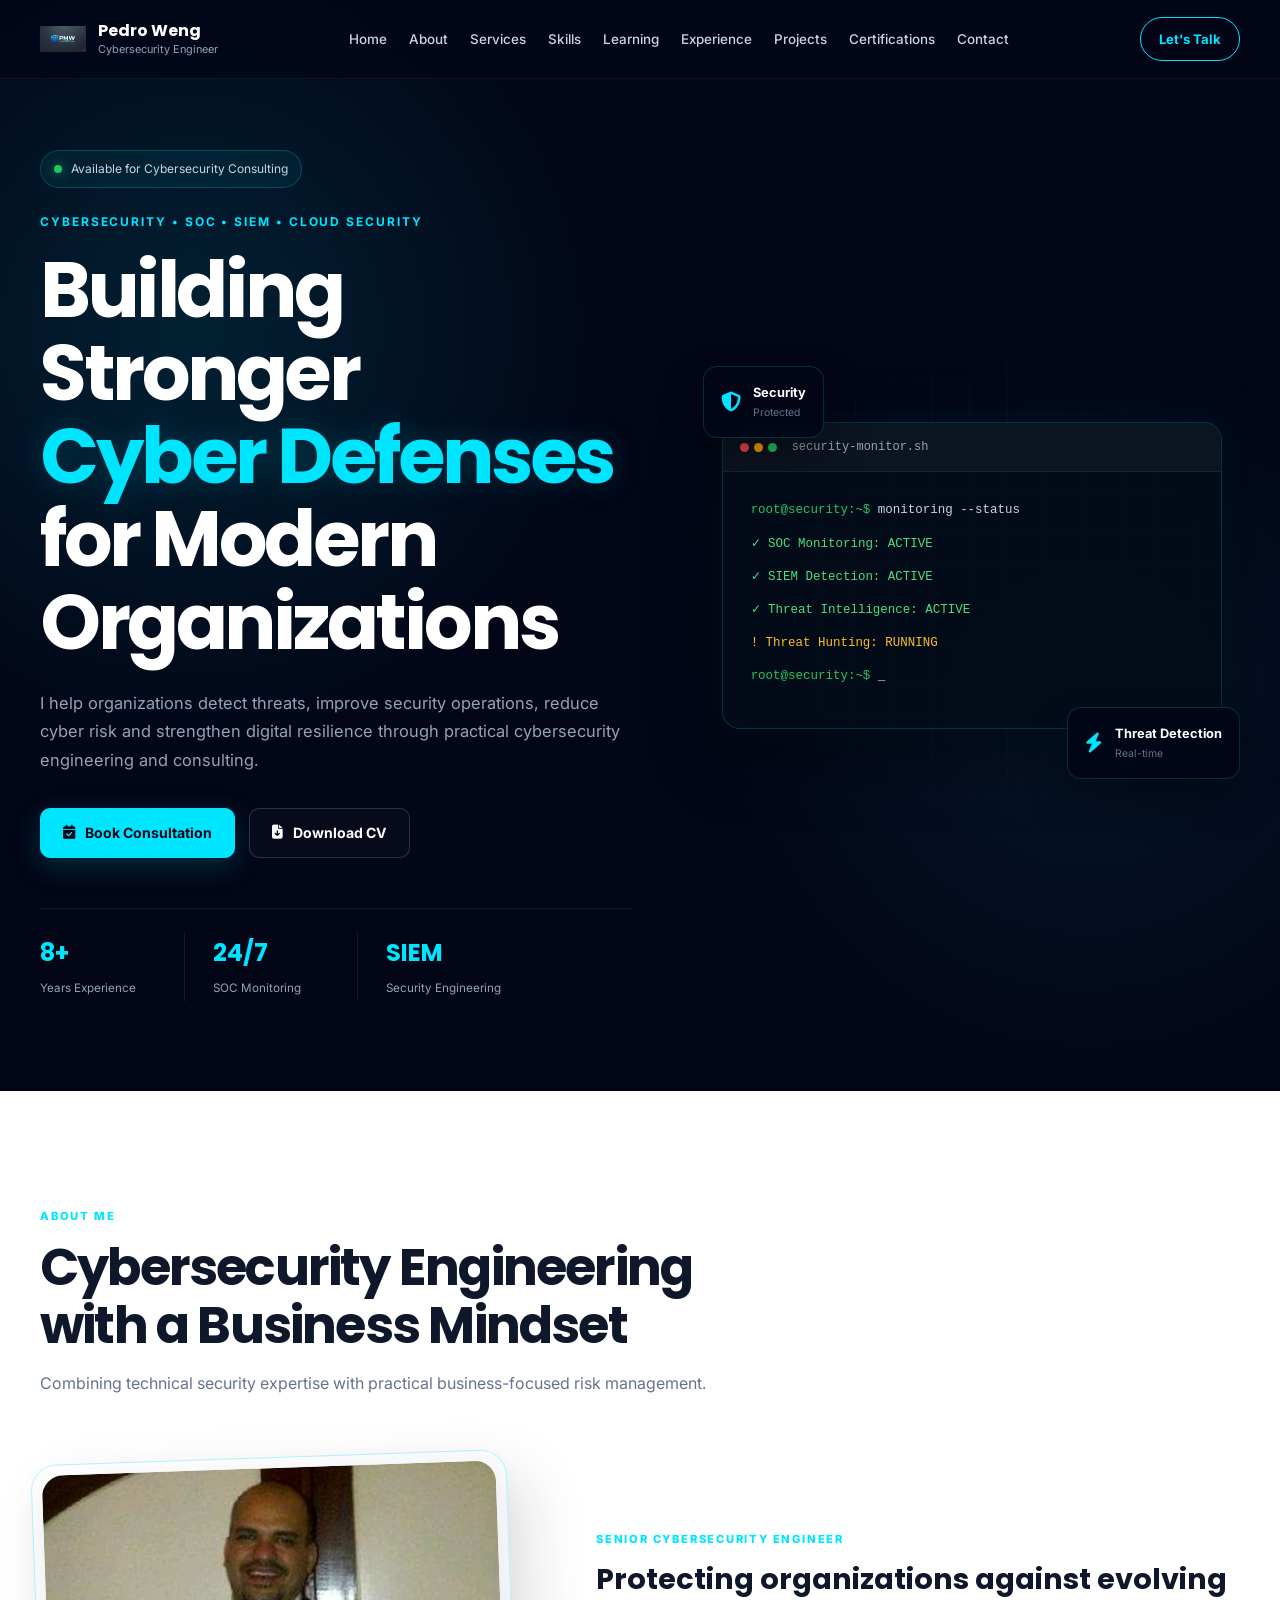
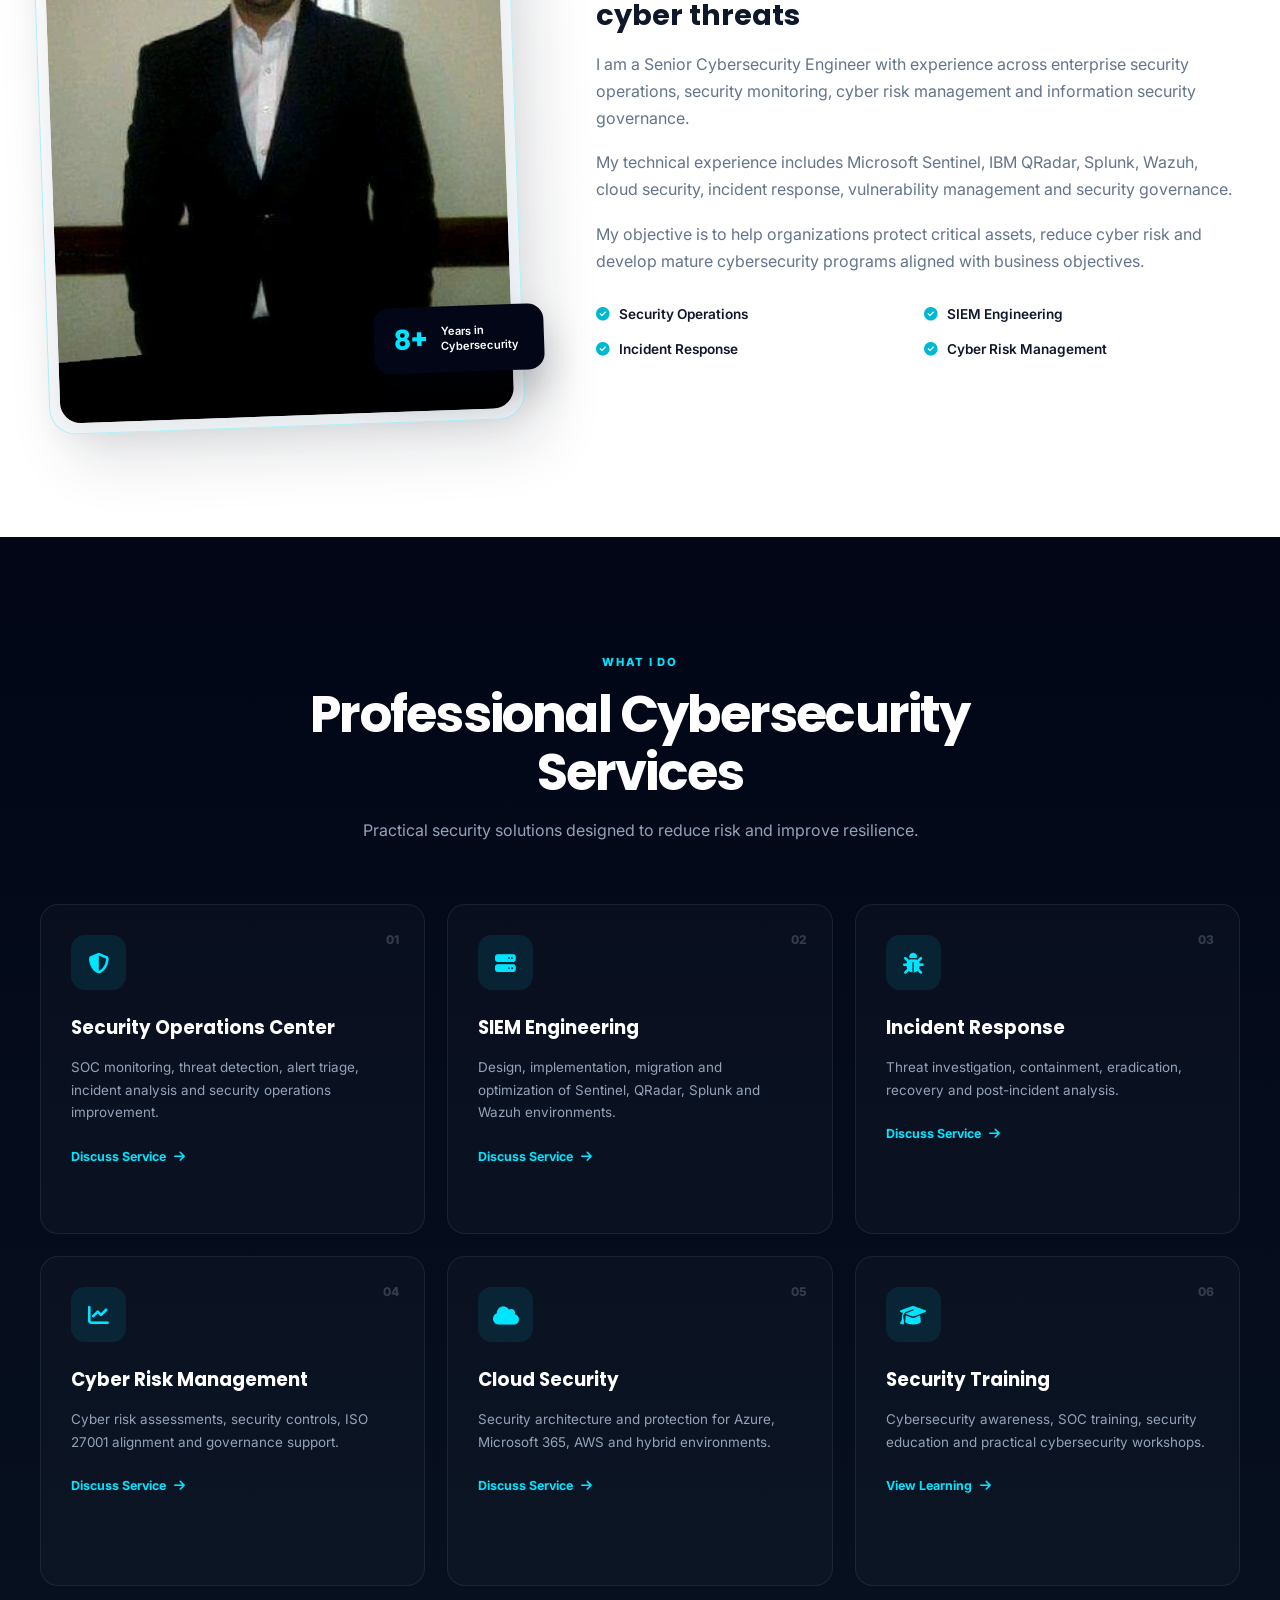
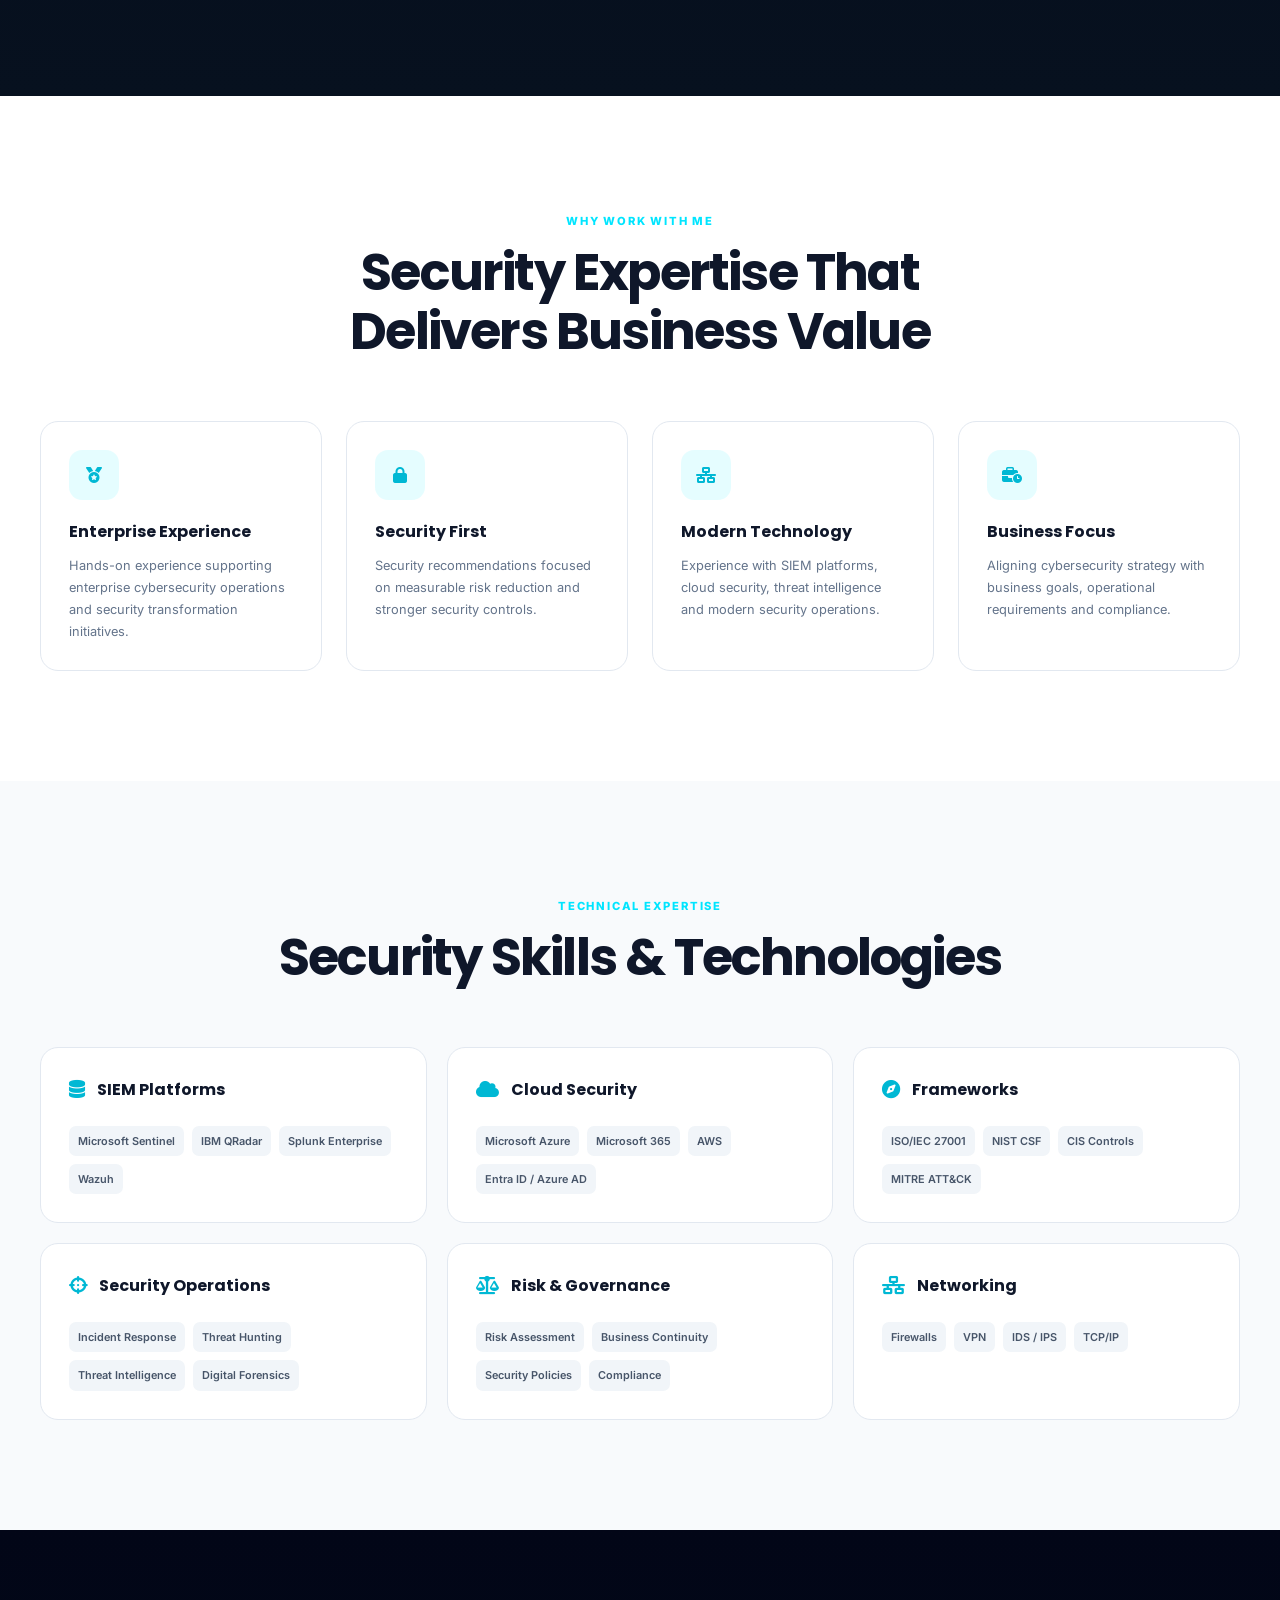
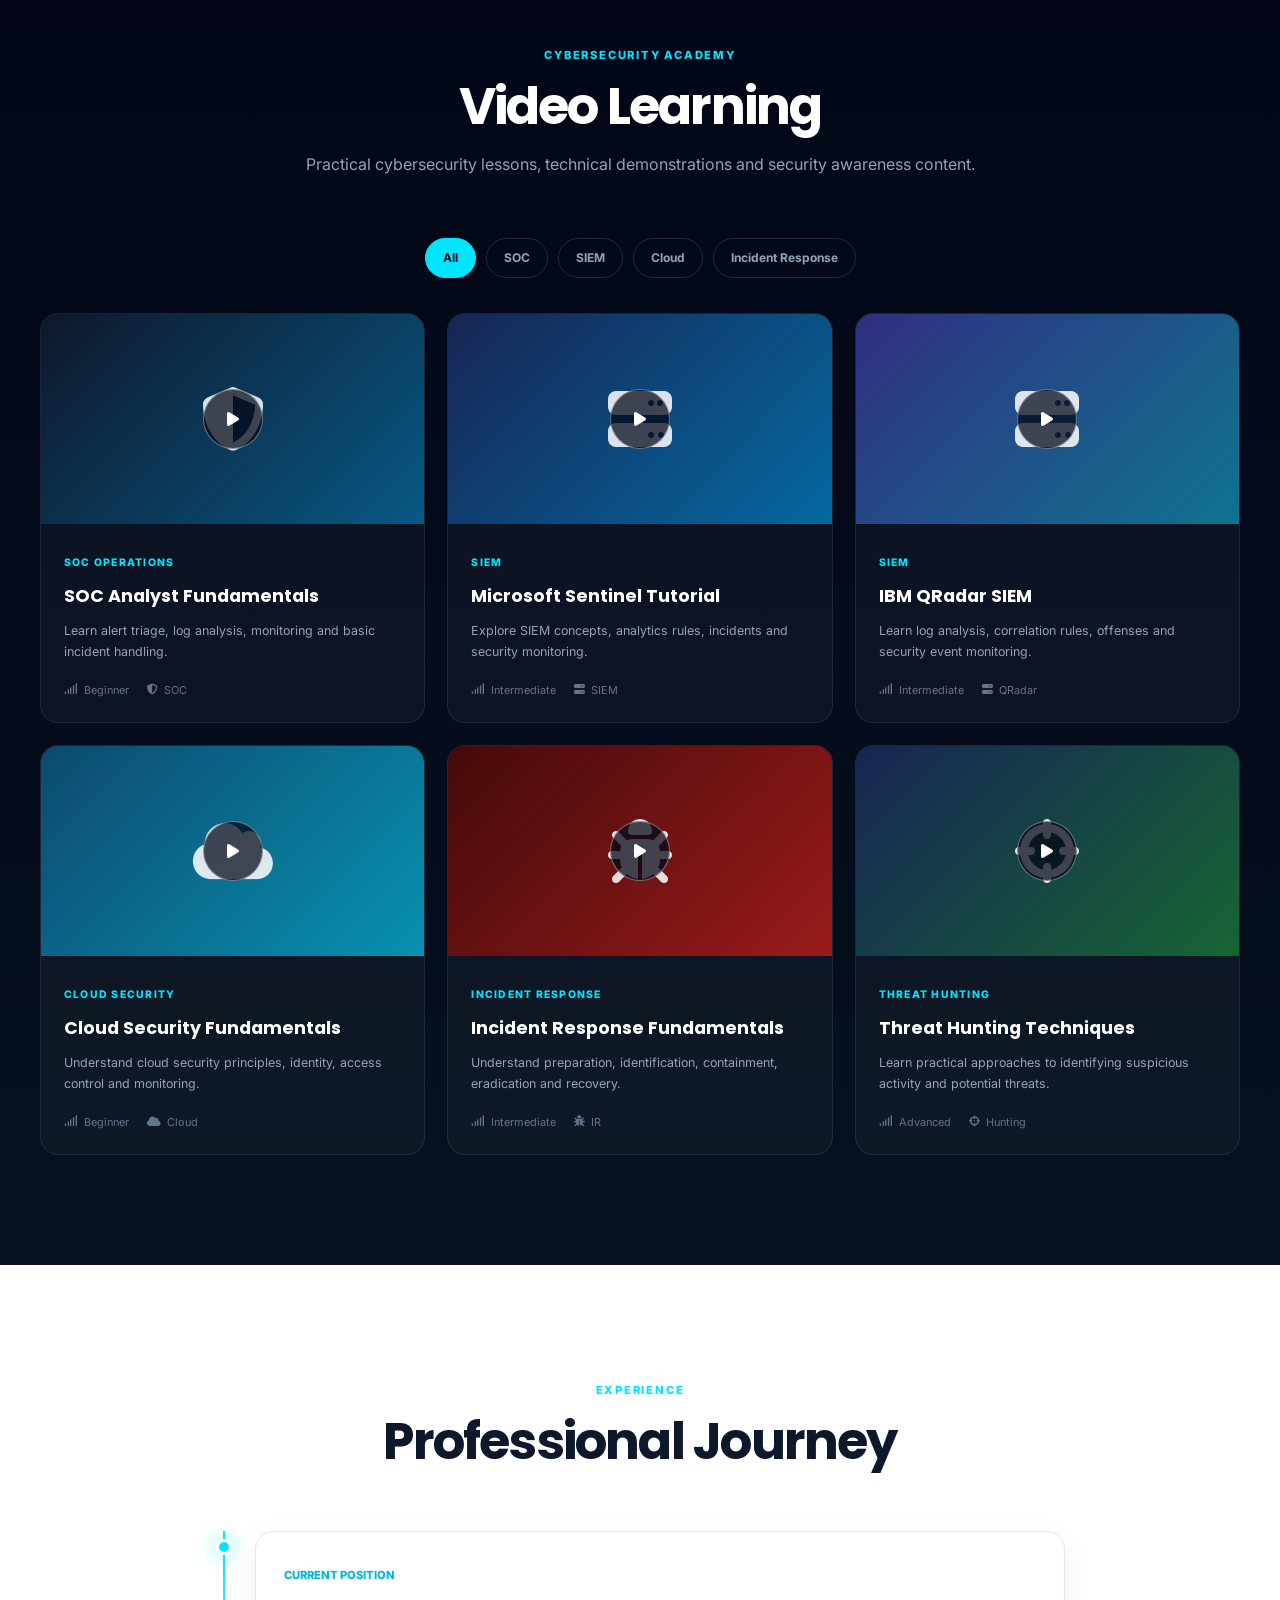
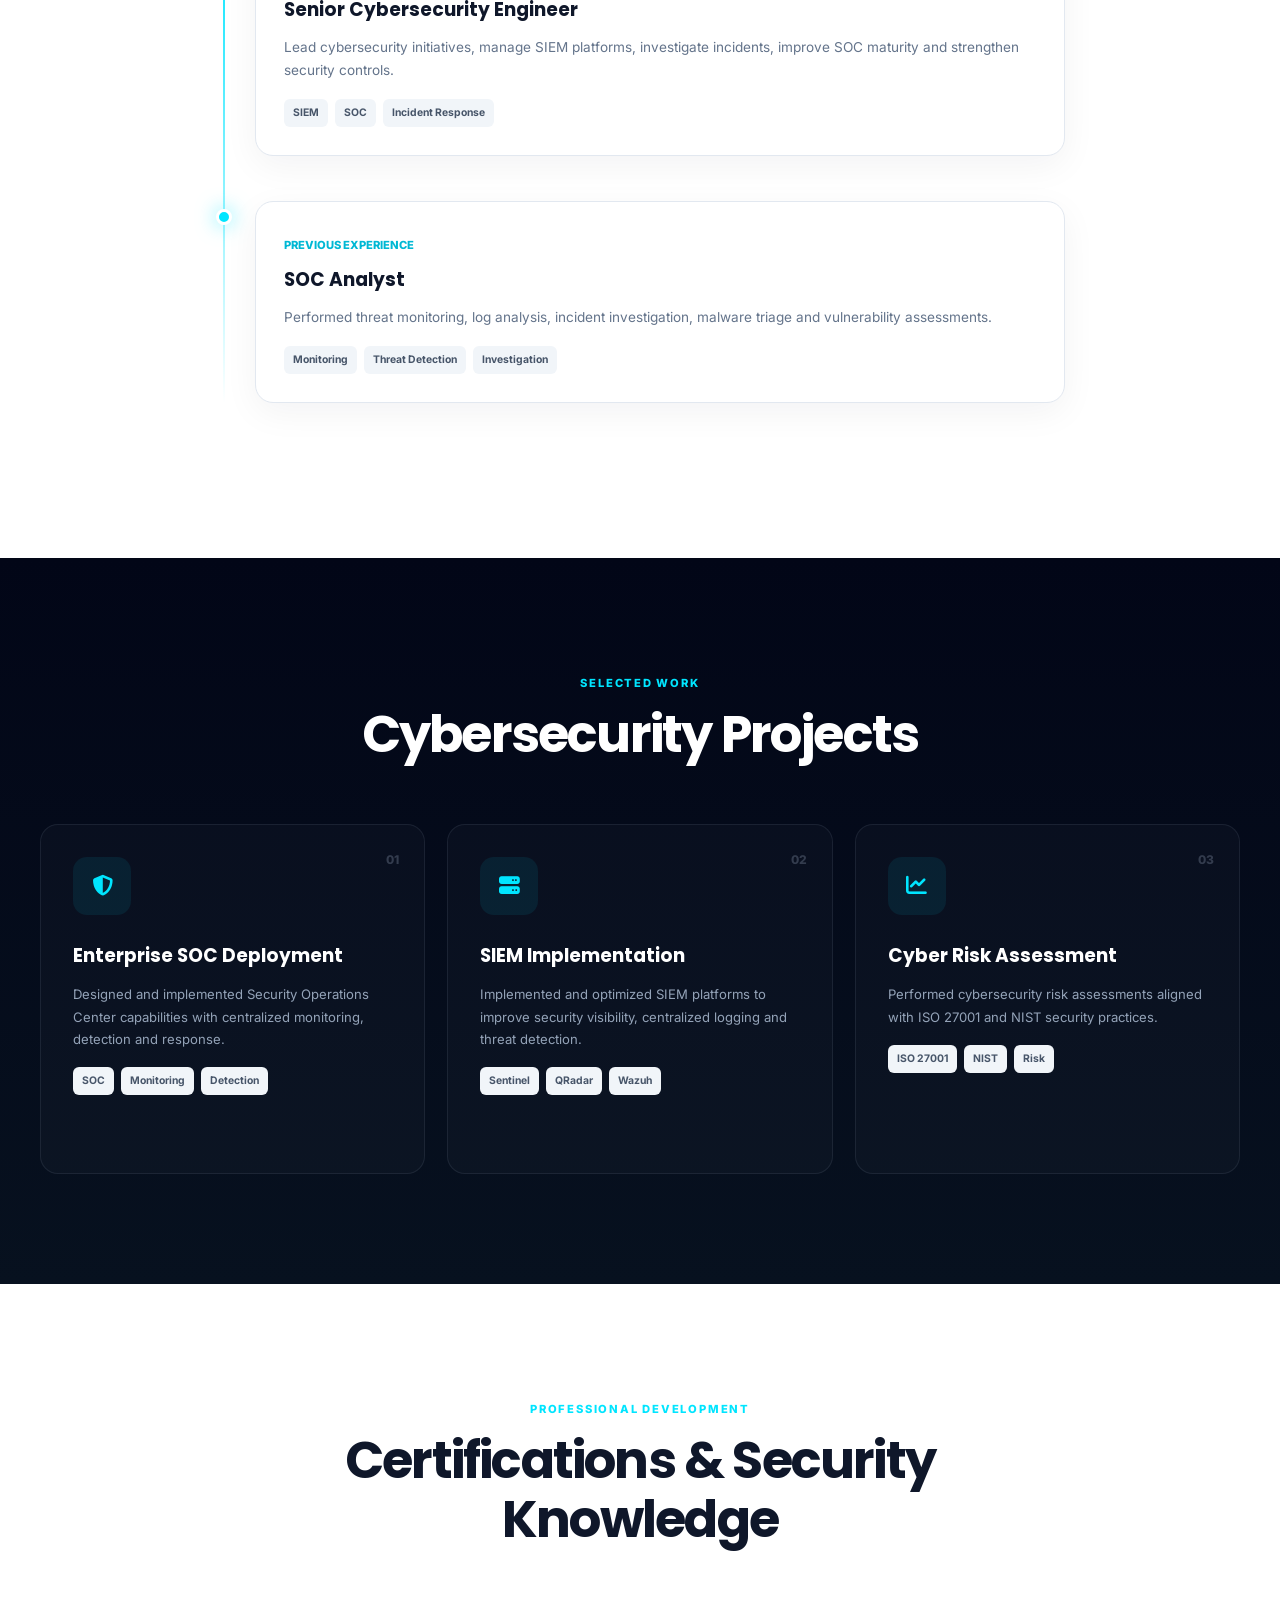
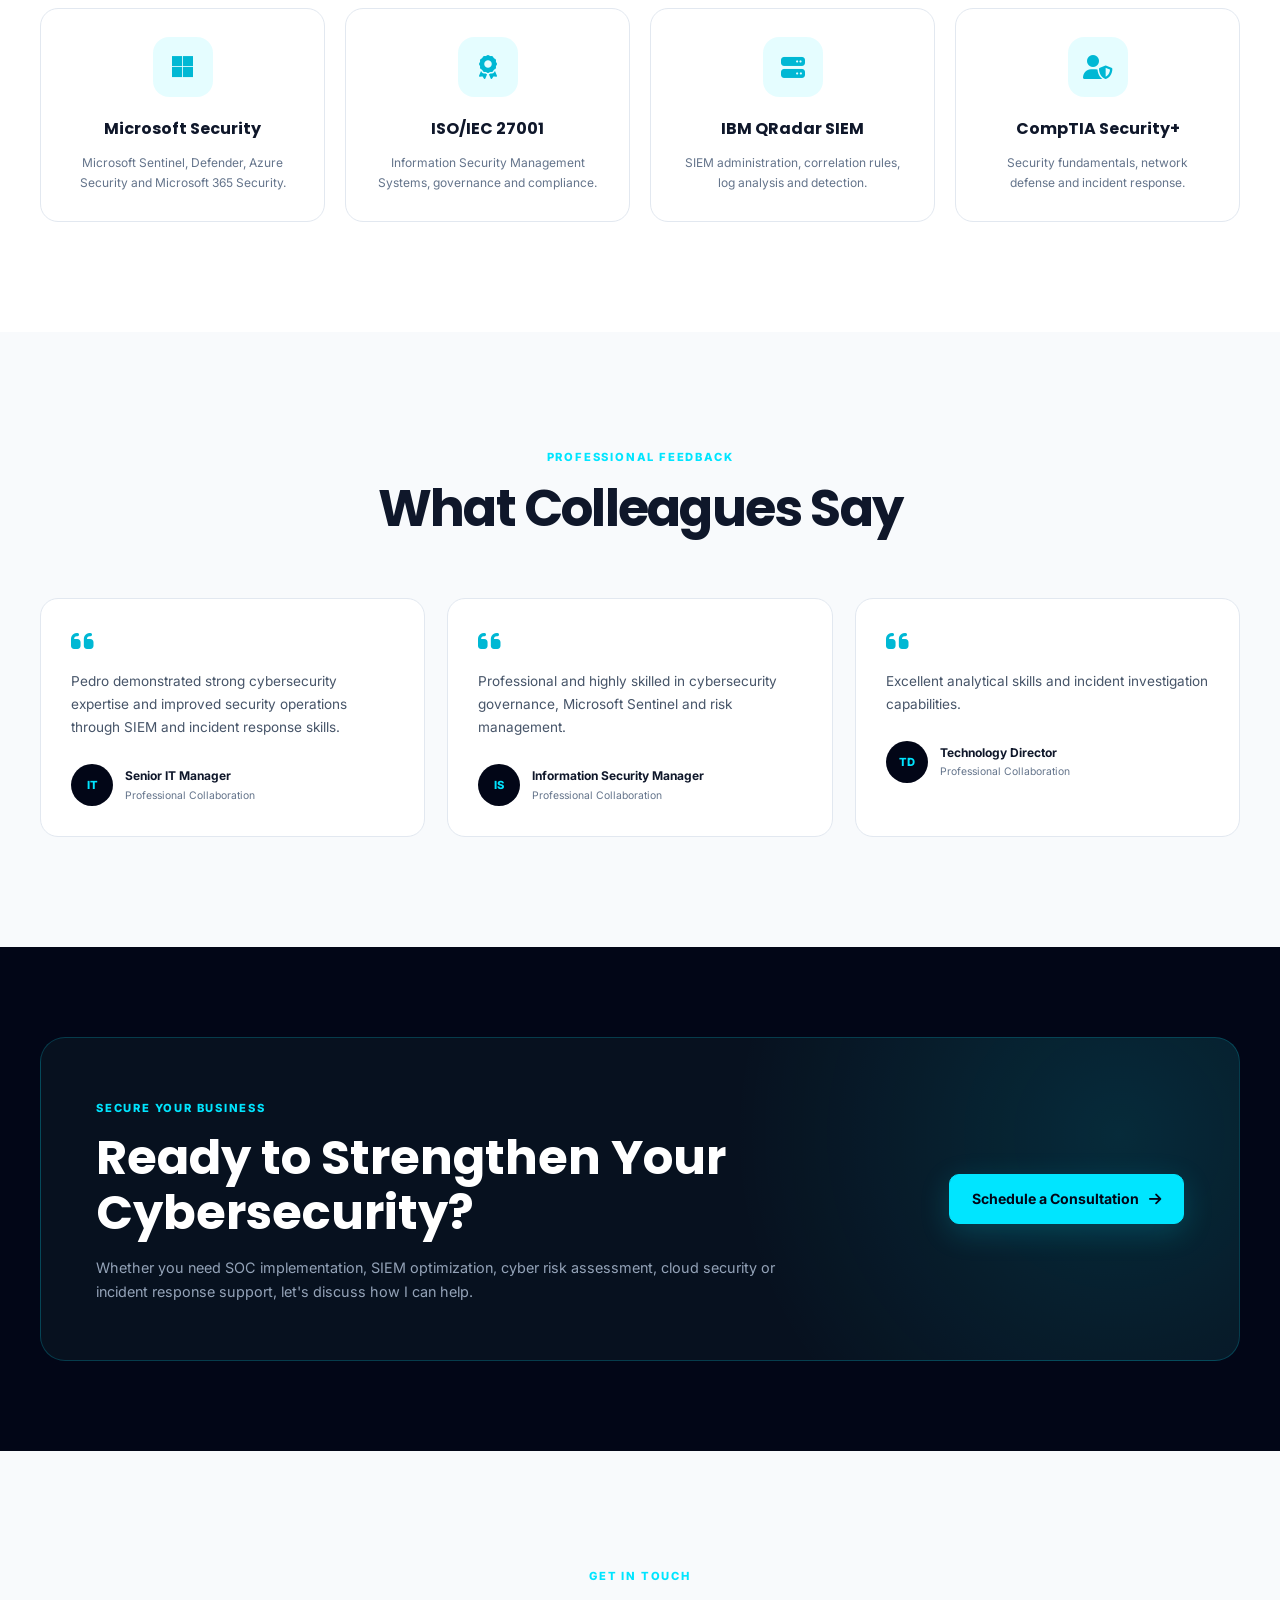
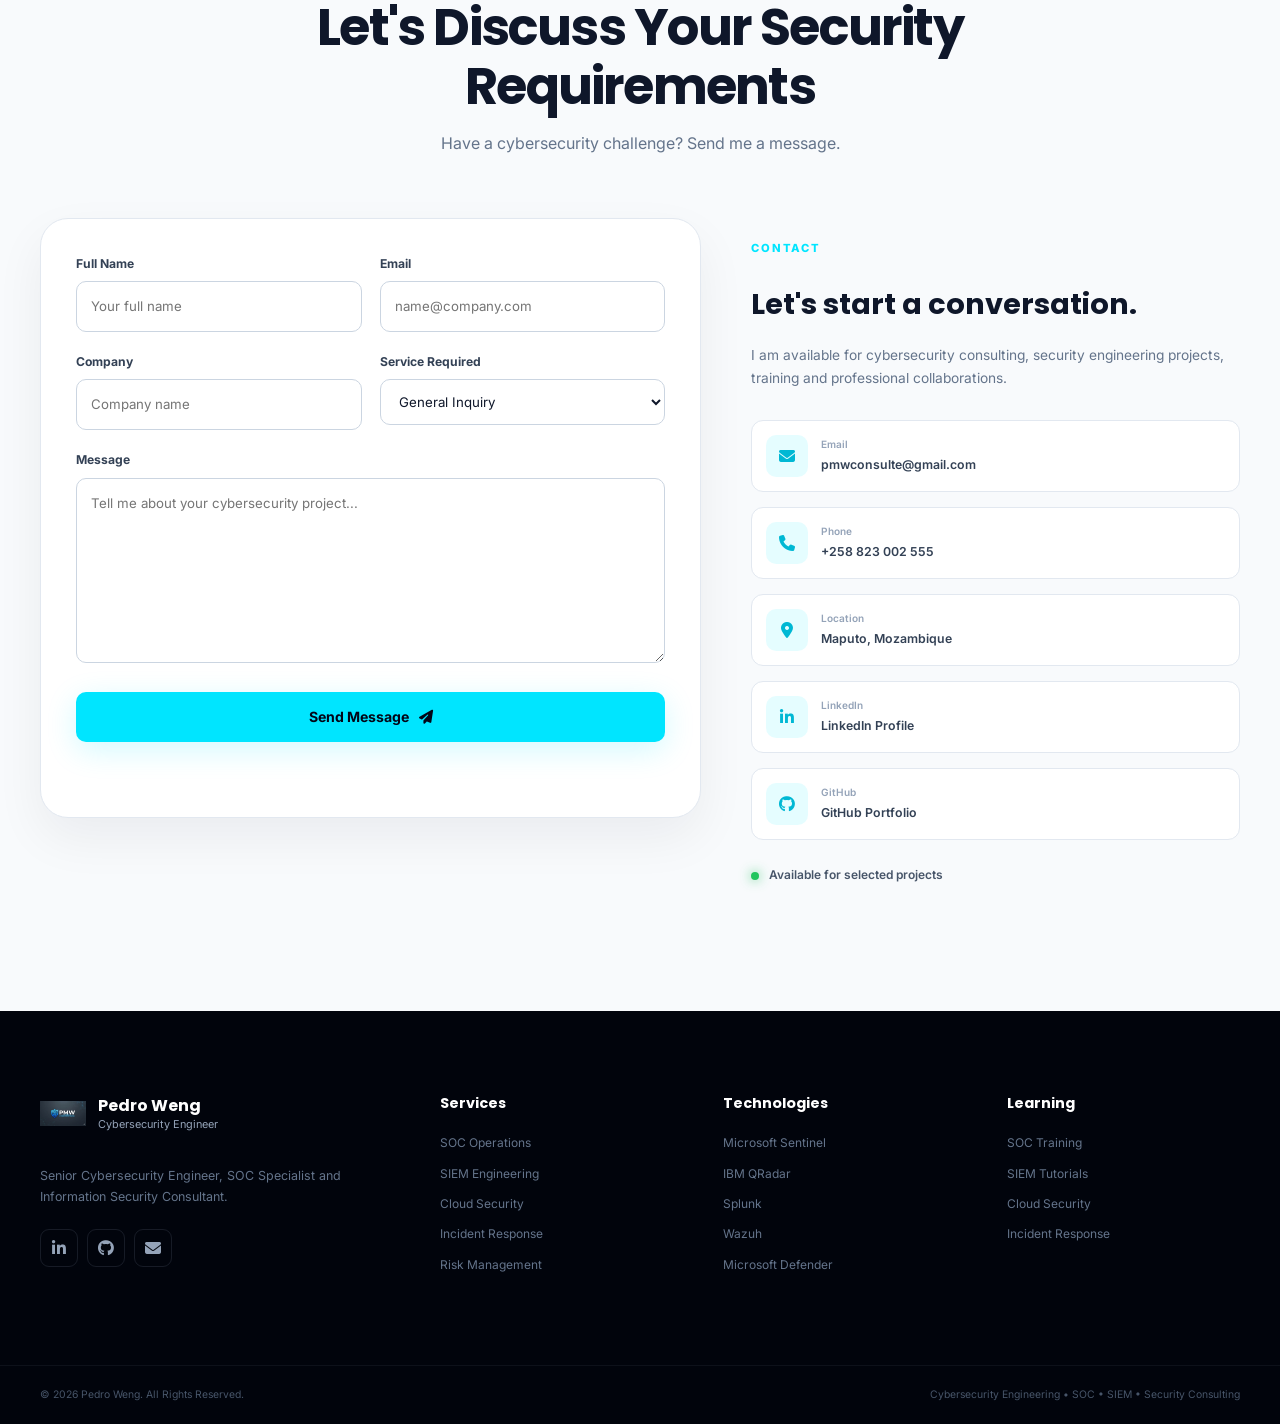
==== commit a5e8366d: "Update index.html" ====
--- a/index.html
+++ b/index.html
@@ -1662,7 +1662,7 @@
 
             <div class="contact-form-card reveal">
 
-                <form id="contact-form">
+                <form id="64ep4stw8gq">
 
                     <div class="form-row">
 
--- a/style.css
+++ b/style.css
@@ -2,6 +2,45 @@
    PEDRO WENG CYBERSECURITY WEBSITE
    STYLE.CSS
 ===================================================== */
+
+:root {
+    --primary: #00e5ff;
+    --primary-dark: #00b8d4;
+    --secondary: #38bdf8;
+
+    --dark: #020617;
+    --dark-2: #07111f;
+    --dark-3: #0f172a;
+
+    --light: #f8fafc;
+    --white: #ffffff;
+
+    --text: #0f172a;
+    --text-light: #64748b;
+    --text-dark-light: #94a3b8;
+
+    --border: #e2e8f0;
+    --border-dark: rgba(148, 163, 184, 0.15);
+
+    --success: #22c55e;
+    --warning: #f59e0b;
+    --danger: #ef4444;
+
+    --shadow:
+        0 20px 60px rgba(15, 23, 42, 0.12);
+
+    --shadow-dark:
+        0 25px 80px rgba(0, 0, 0, 0.35);
+
+    --radius: 18px;
+    --radius-lg: 28px;
+
+    --container: 1200px;
+
+    --transition:
+        0.3s ease;
+}
+
 
 /* =====================================================
    RESET
@@ -20,8 +59,8 @@
 
 body {
     font-family: "Inter", sans-serif;
-    color: #0f172a;
-    background: #ffffff;
+    color: var(--text);
+    background: var(--white);
     line-height: 1.7;
     overflow-x: hidden;
 }
@@ -55,34 +94,25 @@
     list-style: none;
 }
 
+::selection {
+    background: var(--primary);
+    color: var(--dark);
+}
+
+
+/* =====================================================
+   CONTAINER
+===================================================== */
+
 .container {
-    width: min(1180px, 92%);
-    margin: 0 auto;
-}
-
-/* =====================================================
-   VARIABLES
-===================================================== */
-
-:root {
-    --primary: #00e5ff;
-    --primary-dark: #00b8d4;
-    --blue: #2563eb;
-    --dark: #020617;
-    --dark-2: #07111f;
-    --dark-3: #0f172a;
-    --text: #0f172a;
-    --muted: #64748b;
-    --light: #f8fafc;
-    --border: #e2e8f0;
-    --white: #ffffff;
-    --success: #22c55e;
-    --warning: #f59e0b;
-    --danger: #ef4444;
-    --shadow: 0 20px 50px rgba(15, 23, 42, 0.10);
-    --radius: 18px;
-    --transition: 0.3s ease;
-}
+    width: min(
+        calc(100% - 40px),
+        var(--container)
+    );
+
+    margin-inline: auto;
+}
+
 
 /* =====================================================
    HEADER
@@ -93,24 +123,39 @@
     top: 0;
     left: 0;
     width: 100%;
+
     z-index: 1000;
-    background: rgba(2, 6, 23, 0.92);
-    backdrop-filter: blur(14px);
-    border-bottom: 1px solid rgba(255, 255, 255, 0.06);
+
+    padding: 16px 0;
+
+    background: rgba(2, 6, 23, 0.72);
+
+    backdrop-filter: blur(18px);
+    -webkit-backdrop-filter: blur(18px);
+
+    border-bottom:
+        1px solid rgba(148, 163, 184, 0.08);
+
     transition: var(--transition);
 }
 
 .header.scrolled {
-    background: rgba(2, 6, 23, 0.98);
-    box-shadow: 0 10px 30px rgba(0, 0, 0, 0.25);
+    padding: 10px 0;
+
+    background:
+        rgba(2, 6, 23, 0.94);
+
+    box-shadow:
+        0 10px 40px rgba(0, 0, 0, 0.2);
 }
 
 .nav-container {
-    min-height: 78px;
     display: flex;
     align-items: center;
-    gap: 28px;
-}
+    justify-content: space-between;
+    gap: 24px;
+}
+
 
 /* =====================================================
    LOGO
@@ -120,40 +165,47 @@
     display: inline-flex;
     align-items: center;
     gap: 12px;
+
     flex-shrink: 0;
 }
 
 .logo-img {
-    width: 48px;
-    height: 48px;
+    width: 46px;
+    height: 46px;
+
     object-fit: contain;
+
     border-radius: 10px;
 }
 
 .logo-text {
     display: flex;
     flex-direction: column;
-    line-height: 1.2;
+
+    line-height: 1.15;
 }
 
 .logo-text strong {
-    color: #ffffff;
+    color: var(--white);
+
     font-family: "Poppins", sans-serif;
-    font-size: 16px;
+
+    font-size: 1rem;
+    font-weight: 700;
 }
 
 .logo-text span {
+    margin-top: 3px;
+
     color: #94a3b8;
-    font-size: 11px;
-}
+
+    font-size: 0.68rem;
+}
+
 
 /* =====================================================
    NAVIGATION
 ===================================================== */
-
-.nav {
-    margin-left: auto;
-}
 
 .nav ul {
     display: flex;
@@ -162,44 +214,82 @@
 }
 
 .nav a {
+    position: relative;
+
     color: #cbd5e1;
-    font-size: 13px;
-    font-weight: 600;
+
+    font-size: 0.84rem;
+    font-weight: 500;
+
+    transition: var(--transition);
+}
+
+.nav a::after {
+    content: "";
+
+    position: absolute;
+
+    left: 0;
+    bottom: -7px;
+
+    width: 0;
+    height: 2px;
+
+    background: var(--primary);
+
     transition: var(--transition);
 }
 
 .nav a:hover {
     color: var(--primary);
+}
+
+.nav a:hover::after {
+    width: 100%;
 }
 
 .nav-cta {
     display: inline-flex;
     align-items: center;
     justify-content: center;
+
     padding: 10px 18px;
-    border: 1px solid rgba(0, 229, 255, 0.45);
+
+    border: 1px solid var(--primary);
     border-radius: 999px;
+
     color: var(--primary);
-    font-size: 13px;
+
+    font-size: 0.82rem;
     font-weight: 700;
+
     transition: var(--transition);
 }
 
 .nav-cta:hover {
     background: var(--primary);
     color: var(--dark);
+
+    box-shadow:
+        0 0 25px rgba(0, 229, 255, 0.35);
 }
 
 .menu-toggle {
     display: none;
+
     width: 44px;
     height: 44px;
-    border: 1px solid rgba(255, 255, 255, 0.15);
-    background: transparent;
-    color: #ffffff;
+
+    border: 1px solid rgba(148, 163, 184, 0.2);
     border-radius: 10px;
-    font-size: 20px;
-}
+
+    background: rgba(15, 23, 42, 0.8);
+
+    color: var(--white);
+
+    font-size: 1.1rem;
+}
+
 
 /* =====================================================
    HERO
@@ -207,141 +297,260 @@
 
 .hero {
     position: relative;
+
     min-height: 100vh;
-    padding: 150px 5% 90px;
+
     display: flex;
     align-items: center;
-    background:
-        radial-gradient(circle at 80% 30%, rgba(0, 229, 255, 0.10), transparent 30%),
-        radial-gradient(circle at 10% 80%, rgba(37, 99, 235, 0.12), transparent 30%),
-        #020617;
-    color: #ffffff;
+
+    padding:
+        150px 0
+        90px;
+
     overflow: hidden;
+
+    background:
+        radial-gradient(
+            circle at 15% 30%,
+            rgba(0, 229, 255, 0.12),
+            transparent 32%
+        ),
+        radial-gradient(
+            circle at 85% 65%,
+            rgba(56, 189, 248, 0.08),
+            transparent 30%
+        ),
+        var(--dark);
 }
 
 .hero-grid {
-    width: min(1180px, 100%);
-    margin: 0 auto;
     display: grid;
-    grid-template-columns: 1.05fr 0.95fr;
+
+    grid-template-columns:
+        minmax(0, 1.05fr)
+        minmax(0, 0.95fr);
+
     align-items: center;
+
     gap: 70px;
+}
+
+.hero-content {
+    position: relative;
+    z-index: 2;
 }
 
 .status-badge {
     display: inline-flex;
     align-items: center;
     gap: 9px;
-    padding: 8px 14px;
-    border: 1px solid rgba(0, 229, 255, 0.22);
+
+    padding: 8px 13px;
+
+    margin-bottom: 24px;
+
+    border:
+        1px solid rgba(0, 229, 255, 0.22);
+
     border-radius: 999px;
-    background: rgba(0, 229, 255, 0.05);
-    color: #bae6fd;
-    font-size: 12px;
-    font-weight: 600;
-    margin-bottom: 20px;
+
+    background:
+        rgba(0, 229, 255, 0.06);
+
+    color: #cbd5e1;
+
+    font-size: 0.75rem;
 }
 
 .status-dot {
     width: 8px;
     height: 8px;
+
+    flex-shrink: 0;
+
+    border-radius: 50%;
+
     background: var(--success);
-    border-radius: 50%;
-    box-shadow: 0 0 12px rgba(34, 197, 94, 0.8);
+
+    box-shadow:
+        0 0 12px rgba(34, 197, 94, 0.8);
+
+    animation: pulse 2s infinite;
+}
+
+@keyframes pulse {
+    0%,
+    100% {
+        box-shadow:
+            0 0 0 0 rgba(34, 197, 94, 0.45);
+    }
+
+    50% {
+        box-shadow:
+            0 0 0 8px rgba(34, 197, 94, 0);
+    }
 }
 
 .hero-label {
+    margin-bottom: 16px;
+
     color: var(--primary);
-    font-size: 12px;
-    font-weight: 800;
-    letter-spacing: 2px;
-    margin-bottom: 15px;
+
+    font-size: 0.75rem;
+    font-weight: 700;
+
+    letter-spacing: 0.16em;
 }
 
 .hero h1 {
-    max-width: 720px;
+    max-width: 780px;
+
+    color: var(--white);
+
     font-family: "Poppins", sans-serif;
-    font-size: clamp(42px, 5vw, 68px);
+
+    font-size:
+        clamp(2.7rem, 6vw, 5.2rem);
+
     line-height: 1.08;
-    letter-spacing: -2px;
+
+    letter-spacing: -0.045em;
 }
 
 .hero h1 span {
+    display: block;
+
     color: var(--primary);
+
+    text-shadow:
+        0 0 30px rgba(0, 229, 255, 0.18);
 }
 
 .hero-description {
-    max-width: 680px;
-    margin-top: 24px;
+    max-width: 650px;
+
+    margin-top: 26px;
+
     color: #94a3b8;
-    font-size: 17px;
+
+    font-size: 1.03rem;
 }
 
 .hero-buttons {
     display: flex;
     flex-wrap: wrap;
     gap: 14px;
-    margin-top: 32px;
-}
+
+    margin-top: 34px;
+}
+
+
+/* =====================================================
+   BUTTONS
+===================================================== */
 
 .btn {
     display: inline-flex;
     align-items: center;
     justify-content: center;
+
     gap: 10px;
-    min-height: 48px;
-    padding: 13px 22px;
+
+    min-height: 50px;
+
+    padding: 0 22px;
+
     border-radius: 10px;
+
+    font-size: 0.88rem;
     font-weight: 700;
-    font-size: 14px;
-    border: 1px solid transparent;
+
     transition: var(--transition);
 }
 
 .btn-primary {
     background: var(--primary);
-    color: #001018;
+    color: var(--dark);
+
+    border: 1px solid var(--primary);
+
+    box-shadow:
+        0 8px 30px rgba(0, 229, 255, 0.18);
 }
 
 .btn-primary:hover {
-    background: #67f3ff;
+    background: #67efff;
+
     transform: translateY(-2px);
-    box-shadow: 0 10px 30px rgba(0, 229, 255, 0.22);
+
+    box-shadow:
+        0 12px 35px rgba(0, 229, 255, 0.3);
 }
 
 .btn-secondary {
-    border-color: rgba(255, 255, 255, 0.18);
-    color: #ffffff;
-    background: rgba(255, 255, 255, 0.03);
+    background:
+        rgba(255, 255, 255, 0.02);
+
+    color: var(--white);
+
+    border:
+        1px solid rgba(148, 163, 184, 0.25);
 }
 
 .btn-secondary:hover {
     border-color: var(--primary);
     color: var(--primary);
-}
+
+    transform: translateY(-2px);
+}
+
+
+/* =====================================================
+   HERO STATS
+===================================================== */
 
 .hero-stats {
     display: flex;
     flex-wrap: wrap;
-    gap: 40px;
-    margin-top: 45px;
+
+    margin-top: 50px;
+
+    border-top:
+        1px solid rgba(148, 163, 184, 0.15);
+
+    padding-top: 24px;
 }
 
 .stat {
-    display: flex;
-    flex-direction: column;
+    min-width: 145px;
+
+    padding-right: 28px;
+    margin-right: 28px;
+
+    border-right:
+        1px solid rgba(148, 163, 184, 0.15);
+}
+
+.stat:last-child {
+    border-right: 0;
 }
 
 .stat strong {
-    color: #ffffff;
+    display: block;
+
+    color: var(--primary);
+
     font-family: "Poppins", sans-serif;
-    font-size: 25px;
+
+    font-size: 1.5rem;
 }
 
 .stat span {
-    color: #64748b;
-    font-size: 12px;
-}
+    color: #94a3b8;
+
+    font-size: 0.73rem;
+}
+
 
 /* =====================================================
    HERO VISUAL
@@ -349,7 +558,9 @@
 
 .hero-visual {
     position: relative;
-    min-height: 500px;
+
+    min-height: 550px;
+
     display: flex;
     align-items: center;
     justify-content: center;
@@ -358,45 +569,89 @@
 .cyber-grid {
     position: absolute;
     inset: 0;
+
     background-image:
-        linear-gradient(rgba(0, 229, 255, 0.06) 1px, transparent 1px),
-        linear-gradient(90deg, rgba(0, 229, 255, 0.06) 1px, transparent 1px);
-    background-size: 35px 35px;
-    mask-image: radial-gradient(circle, black 20%, transparent 75%);
-}
+        linear-gradient(
+            rgba(0, 229, 255, 0.06) 1px,
+            transparent 1px
+        ),
+        linear-gradient(
+            90deg,
+            rgba(0, 229, 255, 0.06) 1px,
+            transparent 1px
+        );
+
+    background-size: 38px 38px;
+
+    mask-image:
+        radial-gradient(
+            circle,
+            black 25%,
+            transparent 75%
+        );
+}
+
+
+/* =====================================================
+   TERMINAL CARD
+===================================================== */
 
 .hero-card {
     position: relative;
-    width: min(520px, 100%);
-    background: rgba(7, 17, 31, 0.95);
-    border: 1px solid rgba(0, 229, 255, 0.22);
+    z-index: 2;
+
+    width: min(100%, 500px);
+
+    overflow: hidden;
+
+    border:
+        1px solid rgba(0, 229, 255, 0.18);
+
     border-radius: 18px;
-    overflow: hidden;
+
+    background:
+        rgba(4, 12, 25, 0.94);
+
     box-shadow:
-        0 30px 80px rgba(0, 0, 0, 0.4),
-        0 0 40px rgba(0, 229, 255, 0.06);
+        0 25px 70px rgba(0, 0, 0, 0.45),
+        0 0 40px rgba(0, 229, 255, 0.05);
 }
 
 .terminal-header {
     display: flex;
     align-items: center;
     gap: 15px;
-    padding: 13px 17px;
-    background: #0b1626;
-    border-bottom: 1px solid rgba(255, 255, 255, 0.06);
-    color: #64748b;
-    font-size: 12px;
+
+    padding: 14px 17px;
+
+    background:
+        rgba(255, 255, 255, 0.035);
+
+    border-bottom:
+        1px solid rgba(148, 163, 184, 0.1);
+
+    color: #94a3b8;
+
+    font-family: monospace;
+
+    font-size: 0.75rem;
 }
 
 .terminal-dots {
     display: flex;
-    gap: 6px;
+    gap: 5px;
 }
 
 .terminal-dots span {
     width: 9px;
     height: 9px;
+
     border-radius: 50%;
+
+    background: #334155;
+}
+
+.terminal-dots span:nth-child(1) {
     background: #ef4444;
 }
 
@@ -410,13 +665,16 @@
 
 .terminal-body {
     padding: 28px;
-    font-family: monospace;
-    font-size: 14px;
+
+    font-family: "Courier New", monospace;
+
+    font-size: 0.78rem;
+
+    color: #cbd5e1;
 }
 
 .terminal-body p {
-    margin-bottom: 14px;
-    color: #cbd5e1;
+    margin-bottom: 12px;
 }
 
 .terminal-green {
@@ -424,218 +682,326 @@
 }
 
 .terminal-success {
-    color: #22c55e !important;
+    color: #4ade80;
 }
 
 .terminal-warning {
-    color: #f59e0b !important;
-}
+    color: #fbbf24;
+}
+
+
+/* =====================================================
+   FLOATING CARDS
+===================================================== */
 
 .floating-card {
     position: absolute;
+    z-index: 4;
+
     display: flex;
     align-items: center;
     gap: 12px;
-    padding: 14px 17px;
-    border: 1px solid rgba(0, 229, 255, 0.2);
-    background: rgba(7, 17, 31, 0.94);
-    border-radius: 12px;
-    box-shadow: 0 15px 35px rgba(0, 0, 0, 0.3);
-}
-
-.floating-card i {
+
+    padding: 15px 17px;
+
+    border:
+        1px solid rgba(0, 229, 255, 0.18);
+
+    border-radius: 14px;
+
+    background:
+        rgba(2, 6, 23, 0.88);
+
+    backdrop-filter: blur(12px);
+
+    box-shadow:
+        0 20px 40px rgba(0, 0, 0, 0.35);
+}
+
+.floating-card > i {
     color: var(--primary);
-    font-size: 20px;
-}
-
-.floating-card strong,
-.floating-card span {
-    display: block;
+
+    font-size: 1.25rem;
+}
+
+.floating-card div {
+    display: flex;
+    flex-direction: column;
 }
 
 .floating-card strong {
-    color: #ffffff;
-    font-size: 12px;
+    color: var(--white);
+
+    font-size: 0.8rem;
 }
 
 .floating-card span {
     color: #64748b;
-    font-size: 10px;
+
+    font-size: 0.65rem;
 }
 
 .card-one {
-    left: -15px;
-    bottom: 80px;
+    top: 12%;
+    left: 0;
 }
 
 .card-two {
-    right: -15px;
-    top: 80px;
-}
-
-/* =====================================================
-   GENERAL SECTIONS
+    right: 0;
+    bottom: 13%;
+}
+
+
+/* =====================================================
+   SECTIONS
 ===================================================== */
 
 .section {
-    padding: 100px 0;
-    background: #ffffff;
+    padding: 110px 0;
+
+    background: var(--white);
+}
+
+.section-dark {
+    background:
+        linear-gradient(
+            180deg,
+            #020617,
+            #07111f
+        );
+
+    color: var(--white);
 }
 
 .section-light {
     background: #f8fafc;
 }
 
-.section-dark {
-    background:
-        radial-gradient(circle at 20% 20%, rgba(0, 229, 255, 0.05), transparent 25%),
-        #020617;
-    color: #ffffff;
-}
-
 .section-heading {
-    max-width: 750px;
-    margin-bottom: 55px;
+    max-width: 760px;
+
+    margin-bottom: 60px;
 }
 
 .section-heading.centered {
-    margin-left: auto;
-    margin-right: auto;
+    margin-inline: auto;
+
     text-align: center;
 }
 
 .section-tag {
     display: inline-block;
+
     margin-bottom: 12px;
-    color: #0891b2;
-    font-size: 11px;
+
+    color: var(--primary);
+
+    font-size: 0.7rem;
     font-weight: 800;
-    letter-spacing: 2px;
-}
-
-.section-dark .section-tag,
-.cta-section .section-tag {
-    color: var(--primary);
+
+    letter-spacing: 0.16em;
 }
 
 .section-heading h2 {
     font-family: "Poppins", sans-serif;
-    font-size: clamp(32px, 4vw, 46px);
+
+    font-size:
+        clamp(2rem, 4vw, 3.25rem);
+
     line-height: 1.15;
-    color: #0f172a;
-}
-
-.section-dark .section-heading h2 {
-    color: #ffffff;
+
+    letter-spacing: -0.035em;
 }
 
 .section-heading p {
     margin-top: 15px;
-    color: var(--muted);
+
+    color: var(--text-light);
 }
 
 .section-dark .section-heading p {
     color: #94a3b8;
 }
 
+
 /* =====================================================
    ABOUT
 ===================================================== */
 
 .about-grid {
     display: grid;
-    grid-template-columns: 0.85fr 1.15fr;
+
+    grid-template-columns:
+        minmax(0, 0.85fr)
+        minmax(0, 1.15fr);
+
+    align-items: center;
+
     gap: 80px;
-    align-items: center;
-}
+}
+
+
+/* =====================================================
+   PROFILE IMAGE - FIXED
+===================================================== */
 
 .about-image {
-    display: flex;
-    justify-content: center;
-    align-items: center;
+    width: 100%;
 }
 
 .image-frame {
     position: relative;
-    width: min(100%, 430px);
-    margin: 0 auto;
-    padding: 10px;
-    border-radius: 28px;
-    background: linear-gradient(
-        135deg,
-        rgba(0, 229, 255, 0.35),
-        rgba(37, 99, 235, 0.15)
-    );
-}
-
-/* =====================================================
-   PROFILE IMAGE
-===================================================== */
+
+    width: min(100%, 480px);
+
+    height: 570px;
+
+    margin-inline: auto;
+
+    padding: 0;
+
+    overflow: visible;
+
+    border:
+        1px solid rgba(0, 229, 255, 0.28);
+
+    border-radius: 26px;
+
+    background:
+        linear-gradient(
+            145deg,
+            #ffffff,
+            #f1f5f9
+        );
+
+    box-shadow:
+        20px 25px 60px rgba(15, 23, 42, 0.13);
+
+    transform: rotate(-2deg);
+
+    transition:
+        transform 0.4s ease,
+        box-shadow 0.4s ease;
+}
+
+.image-frame:hover {
+    transform: rotate(0deg) translateY(-5px);
+
+    box-shadow:
+        20px 30px 70px rgba(15, 23, 42, 0.18);
+}
+
+
+/*
+   IMPORTANT:
+
+   The actual file is:
+
+   profile.jpg
+
+   Therefore the HTML uses:
+
+   <img src="profile.jpg">
+
+   This CSS makes the image fill the frame correctly.
+*/
 
 .profile-image {
+    position: absolute;
+
+    top: 10px;
+    left: 10px;
+
+    width: calc(100% - 20px);
+    height: calc(100% - 20px);
+
     display: block;
-    width: 100%;
-    height: 420px;
+
     object-fit: cover;
     object-position: center center;
-    border-radius: 22px;
+
+    border-radius: 21px;
+
     background: #e2e8f0;
-}
-
-/*
-   If your face is too high or too low,
-   change the value below.
-
-   Examples:
-   center 35%;
-   center 40%;
-   center 50%;
-   center 60%;
-*/
+
+    box-shadow:
+        0 10px 35px rgba(15, 23, 42, 0.08);
+}
+
+
+/* =====================================================
+   EXPERIENCE BADGE
+===================================================== */
 
 .experience-badge {
     position: absolute;
-    right: -20px;
-    bottom: 30px;
+
+    right: -22px;
+    bottom: 48px;
+
+    z-index: 5;
+
     display: flex;
     align-items: center;
-    gap: 10px;
-    padding: 14px 17px;
-    background: #020617;
-    color: #ffffff;
-    border: 1px solid rgba(0, 229, 255, 0.25);
-    border-radius: 14px;
-    box-shadow: var(--shadow);
+    gap: 12px;
+
+    min-width: 170px;
+
+    padding: 18px 20px;
+
+    border-radius: 16px;
+
+    background:
+        #020617;
+
+    color: white;
+
+    box-shadow:
+        0 20px 40px rgba(2, 6, 23, 0.25);
 }
 
 .experience-badge strong {
     color: var(--primary);
-    font-size: 28px;
+
+    font-family: "Poppins", sans-serif;
+
+    font-size: 1.7rem;
+
     line-height: 1;
 }
 
 .experience-badge span {
-    font-size: 11px;
-    line-height: 1.4;
-    color: #cbd5e1;
+    color: white;
+
+    font-size: 0.7rem;
+    font-weight: 600;
+
+    line-height: 1.35;
 }
 
 .about-content h3 {
+    margin-bottom: 18px;
+
     font-family: "Poppins", sans-serif;
-    font-size: 30px;
+
+    font-size: 1.8rem;
+
     line-height: 1.25;
-    margin-bottom: 18px;
 }
 
 .about-content p {
-    color: var(--muted);
-    margin-bottom: 16px;
+    margin-bottom: 17px;
+
+    color: var(--text-light);
 }
 
 .about-points {
     display: grid;
+
     grid-template-columns: 1fr 1fr;
+
     gap: 12px;
+
     margin-top: 28px;
 }
 
@@ -643,13 +1009,17 @@
     display: flex;
     align-items: center;
     gap: 9px;
-    font-size: 14px;
+
+    color: var(--text);
+
+    font-size: 0.85rem;
     font-weight: 600;
 }
 
 .about-points i {
-    color: var(--blue);
-}
+    color: var(--primary-dark);
+}
+
 
 /* =====================================================
    SERVICES
@@ -657,74 +1027,104 @@
 
 .services-grid {
     display: grid;
-    grid-template-columns: repeat(3, 1fr);
+
+    grid-template-columns:
+        repeat(3, 1fr);
+
     gap: 22px;
 }
 
 .service-card {
     position: relative;
+
     padding: 30px;
-    background: #07111f;
-    border: 1px solid rgba(255, 255, 255, 0.07);
+
+    min-height: 330px;
+
+    border:
+        1px solid rgba(148, 163, 184, 0.12);
+
     border-radius: var(--radius);
+
+    background:
+        rgba(255, 255, 255, 0.025);
+
     transition: var(--transition);
-    overflow: hidden;
 }
 
 .service-card:hover {
-    transform: translateY(-6px);
-    border-color: rgba(0, 229, 255, 0.3);
-    box-shadow: 0 20px 50px rgba(0, 0, 0, 0.25);
+    transform: translateY(-7px);
+
+    border-color:
+        rgba(0, 229, 255, 0.35);
+
+    background:
+        rgba(0, 229, 255, 0.035);
+
+    box-shadow:
+        0 25px 50px rgba(0, 0, 0, 0.22);
 }
 
 .service-icon {
-    width: 50px;
-    height: 50px;
+    width: 55px;
+    height: 55px;
+
     display: grid;
     place-items: center;
-    margin-bottom: 25px;
-    border-radius: 12px;
-    background: rgba(0, 229, 255, 0.08);
+
+    margin-bottom: 22px;
+
+    border-radius: 14px;
+
+    background:
+        rgba(0, 229, 255, 0.09);
+
     color: var(--primary);
-    font-size: 21px;
+
+    font-size: 1.3rem;
 }
 
 .service-number {
     position: absolute;
+
     top: 25px;
     right: 25px;
-    color: rgba(255, 255, 255, 0.15);
-    font-size: 13px;
+
+    color: rgba(148, 163, 184, 0.3);
+
+    font-size: 0.75rem;
     font-weight: 800;
 }
 
 .service-card h3 {
+    margin-bottom: 12px;
+
+    color: white;
+
     font-family: "Poppins", sans-serif;
-    color: #ffffff;
-    font-size: 20px;
-    margin-bottom: 12px;
+
+    font-size: 1.15rem;
 }
 
 .service-card p {
     color: #94a3b8;
-    font-size: 14px;
-    margin-bottom: 22px;
+
+    font-size: 0.84rem;
 }
 
 .service-card a {
+    display: inline-flex;
+    align-items: center;
+    gap: 8px;
+
+    margin-top: 22px;
+
     color: var(--primary);
-    font-size: 13px;
+
+    font-size: 0.78rem;
     font-weight: 700;
 }
 
-.service-card a i {
-    margin-left: 5px;
-    transition: var(--transition);
-}
-
-.service-card a:hover i {
-    transform: translateX(5px);
-}
 
 /* =====================================================
    FEATURES
@@ -732,44 +1132,63 @@
 
 .features-grid {
     display: grid;
-    grid-template-columns: repeat(4, 1fr);
-    gap: 22px;
+
+    grid-template-columns:
+        repeat(4, 1fr);
+
+    gap: 24px;
 }
 
 .feature {
-    padding: 25px;
-    border: 1px solid var(--border);
+    padding: 28px;
+
+    border:
+        1px solid var(--border);
+
     border-radius: var(--radius);
-    background: #ffffff;
+
+    background: white;
+
     transition: var(--transition);
 }
 
 .feature:hover {
     transform: translateY(-5px);
+
     box-shadow: var(--shadow);
 }
 
 .feature-icon {
     width: 50px;
     height: 50px;
+
     display: grid;
     place-items: center;
+
     margin-bottom: 18px;
-    border-radius: 12px;
-    background: #eff6ff;
-    color: var(--blue);
+
+    border-radius: 13px;
+
+    background:
+        rgba(0, 229, 255, 0.1);
+
+    color: var(--primary-dark);
 }
 
 .feature h3 {
+    margin-bottom: 10px;
+
     font-family: "Poppins", sans-serif;
-    font-size: 18px;
-    margin-bottom: 9px;
+
+    font-size: 1rem;
 }
 
 .feature p {
-    color: var(--muted);
-    font-size: 14px;
-}
+    color: var(--text-light);
+
+    font-size: 0.8rem;
+}
+
 
 /* =====================================================
    SKILLS
@@ -777,20 +1196,32 @@
 
 .skills-grid {
     display: grid;
-    grid-template-columns: repeat(3, 1fr);
-    gap: 22px;
+
+    grid-template-columns:
+        repeat(3, 1fr);
+
+    gap: 20px;
 }
 
 .skill-card {
     padding: 28px;
-    background: #ffffff;
-    border: 1px solid var(--border);
+
+    border:
+        1px solid var(--border);
+
     border-radius: var(--radius);
+
+    background: white;
+
     transition: var(--transition);
 }
 
 .skill-card:hover {
     transform: translateY(-5px);
+
+    border-color:
+        rgba(0, 184, 212, 0.35);
+
     box-shadow: var(--shadow);
 }
 
@@ -798,17 +1229,20 @@
     display: flex;
     align-items: center;
     gap: 12px;
-    margin-bottom: 20px;
+
+    margin-bottom: 22px;
 }
 
 .skill-title i {
-    color: var(--blue);
-    font-size: 20px;
+    color: var(--primary-dark);
+
+    font-size: 1.15rem;
 }
 
 .skill-title h3 {
     font-family: "Poppins", sans-serif;
-    font-size: 18px;
+
+    font-size: 1rem;
 }
 
 .skill-list {
@@ -818,169 +1252,226 @@
 }
 
 .skill-list span {
-    padding: 7px 10px;
+    padding: 6px 9px;
+
     border-radius: 7px;
+
     background: #f1f5f9;
+
     color: #475569;
-    font-size: 11px;
+
+    font-size: 0.68rem;
     font-weight: 600;
 }
 
-/* =====================================================
-   VIDEO LEARNING
+
+/* =====================================================
+   VIDEO SECTION
 ===================================================== */
 
 .video-section {
     background:
-        radial-gradient(circle at 80% 20%, rgba(0, 229, 255, 0.06), transparent 25%),
-        #020617;
-    color: #ffffff;
-}
-
-.video-section .section-heading h2 {
-    color: #ffffff;
+        linear-gradient(
+            180deg,
+            #020617,
+            #07111f
+        );
+
+    color: white;
 }
 
 .video-section .section-heading p {
     color: #94a3b8;
-}
-
-.learning-intro {
-    display: flex;
-    align-items: center;
-    gap: 20px;
-    padding: 25px;
-    margin-bottom: 35px;
-    background: #07111f;
-    border: 1px solid rgba(255, 255, 255, 0.07);
-    border-radius: var(--radius);
-}
-
-.learning-icon {
-    width: 60px;
-    height: 60px;
-    display: grid;
-    place-items: center;
-    flex-shrink: 0;
-    border-radius: 15px;
-    background: rgba(0, 229, 255, 0.08);
-    color: var(--primary);
-    font-size: 22px;
-}
-
-.learning-intro h3 {
-    font-family: "Poppins", sans-serif;
-    margin-bottom: 4px;
-}
-
-.learning-intro p {
-    color: #94a3b8;
-    font-size: 14px;
 }
 
 .video-filters {
     display: flex;
     flex-wrap: wrap;
+    justify-content: center;
     gap: 10px;
-    margin-bottom: 30px;
+
+    margin-bottom: 35px;
 }
 
 .video-filter {
-    padding: 9px 16px;
-    border: 1px solid rgba(255, 255, 255, 0.12);
+    padding: 9px 17px;
+
+    border:
+        1px solid rgba(148, 163, 184, 0.2);
+
+    border-radius: 999px;
+
     background: transparent;
+
     color: #94a3b8;
-    border-radius: 999px;
-    font-size: 12px;
+
+    font-size: 0.75rem;
     font-weight: 700;
+
     transition: var(--transition);
 }
 
 .video-filter:hover,
 .video-filter.active {
     background: var(--primary);
+
     border-color: var(--primary);
-    color: #001018;
+
+    color: var(--dark);
 }
 
 .video-grid {
     display: grid;
-    grid-template-columns: repeat(3, 1fr);
+
+    grid-template-columns:
+        repeat(3, 1fr);
+
     gap: 22px;
 }
 
 .video-card {
-    background: #07111f;
-    border: 1px solid rgba(255, 255, 255, 0.07);
+    overflow: hidden;
+
+    border:
+        1px solid rgba(148, 163, 184, 0.12);
+
     border-radius: var(--radius);
-    overflow: hidden;
-    transition: opacity 0.25s ease, transform 0.25s ease;
+
+    background:
+        rgba(255, 255, 255, 0.035);
+
+    transition:
+        opacity 0.25s ease,
+        transform 0.25s ease;
+}
+
+.video-card:hover {
+    transform: translateY(-5px);
+
+    border-color:
+        rgba(0, 229, 255, 0.3);
 }
 
 .video-card.video-hidden {
     opacity: 0;
     transform: scale(0.96);
-    pointer-events: none;
-}
+}
+
+
+/* =====================================================
+   VIDEO THUMBNAILS
+===================================================== */
 
 .video-thumbnail {
     position: relative;
-    aspect-ratio: 16 / 9;
+
+    height: 210px;
+
+    display: grid;
+    place-items: center;
+
     overflow: hidden;
-    background: #0f172a;
-}
-
-.video-thumbnail img {
-    width: 100%;
-    height: 100%;
-    object-fit: cover;
-}
-
-.video-thumbnail::after {
-    content: "";
-    position: absolute;
-    inset: 0;
-    background: linear-gradient(
-        to top,
-        rgba(2, 6, 23, 0.7),
-        transparent 50%
-    );
-    pointer-events: none;
+
+    color: rgba(255, 255, 255, 0.85);
+
+    font-size: 4rem;
+}
+
+.video-soc {
+    background:
+        linear-gradient(
+            135deg,
+            #0f172a,
+            #075985
+        );
+}
+
+.video-siem {
+    background:
+        linear-gradient(
+            135deg,
+            #172554,
+            #0369a1
+        );
+}
+
+.video-qradar {
+    background:
+        linear-gradient(
+            135deg,
+            #312e81,
+            #0e7490
+        );
+}
+
+.video-cloud {
+    background:
+        linear-gradient(
+            135deg,
+            #0c4a6e,
+            #0891b2
+        );
+}
+
+.video-incident {
+    background:
+        linear-gradient(
+            135deg,
+            #450a0a,
+            #991b1b
+        );
+}
+
+.video-hunting {
+    background:
+        linear-gradient(
+            135deg,
+            #172554,
+            #166534
+        );
 }
 
 .play-button {
     position: absolute;
+
+    top: 50%;
     left: 50%;
-    top: 50%;
-    z-index: 2;
-    width: 58px;
-    height: 58px;
-    transform: translate(-50%, -50%);
+
+    width: 60px;
+    height: 60px;
+
     display: grid;
     place-items: center;
-    border: 0;
+
+    transform:
+        translate(-50%, -50%);
+
+    border:
+        1px solid rgba(255, 255, 255, 0.4);
+
     border-radius: 50%;
+
+    background:
+        rgba(2, 6, 23, 0.72);
+
+    color: white;
+
+    font-size: 1rem;
+
+    transition: var(--transition);
+}
+
+.play-button:hover {
     background: var(--primary);
-    color: #001018;
-    font-size: 18px;
-    transition: var(--transition);
-}
-
-.play-button:hover {
-    transform: translate(-50%, -50%) scale(1.08);
-    box-shadow: 0 0 30px rgba(0, 229, 255, 0.45);
-}
-
-.video-duration {
-    position: absolute;
-    right: 12px;
-    bottom: 10px;
-    z-index: 2;
-    padding: 5px 8px;
-    border-radius: 5px;
-    background: rgba(2, 6, 23, 0.8);
-    color: #ffffff;
-    font-size: 10px;
+
+    color: var(--dark);
+
+    transform:
+        translate(-50%, -50%)
+        scale(1.08);
+
+    box-shadow:
+        0 0 30px rgba(0, 229, 255, 0.4);
 }
 
 .video-content {
@@ -989,99 +1480,135 @@
 
 .video-category {
     color: var(--primary);
-    font-size: 10px;
+
+    font-size: 0.65rem;
     font-weight: 800;
-    letter-spacing: 1.5px;
+
+    letter-spacing: 0.12em;
 }
 
 .video-content h3 {
+    margin: 8px 0;
+
     font-family: "Poppins", sans-serif;
-    font-size: 19px;
-    margin: 8px 0;
-    color: #ffffff;
+
+    font-size: 1.1rem;
 }
 
 .video-content p {
     color: #94a3b8;
-    font-size: 13px;
+
+    font-size: 0.78rem;
 }
 
 .video-meta {
     display: flex;
-    gap: 16px;
+    gap: 18px;
+
     margin-top: 18px;
+
     color: #64748b;
-    font-size: 11px;
+
+    font-size: 0.68rem;
 }
 
 .video-meta span {
-    display: inline-flex;
+    display: flex;
     align-items: center;
-    gap: 5px;
-}
-
-/* =====================================================
-   EXPERIENCE
+    gap: 6px;
+}
+
+
+/* =====================================================
+   TIMELINE
 ===================================================== */
 
 .timeline {
+    position: relative;
+
     max-width: 850px;
-    margin: 0 auto;
-    position: relative;
+
+    margin-inline: auto;
+
+    padding-left: 40px;
 }
 
 .timeline::before {
     content: "";
+
     position: absolute;
+
+    left: 8px;
     top: 0;
     bottom: 0;
-    left: 15px;
+
     width: 2px;
-    background: #e2e8f0;
+
+    background:
+        linear-gradient(
+            var(--primary),
+            rgba(0, 229, 255, 0)
+        );
 }
 
 .timeline-item {
     position: relative;
-    padding-left: 55px;
-    margin-bottom: 35px;
+
+    margin-bottom: 45px;
 }
 
 .timeline-dot {
     position: absolute;
-    top: 7px;
-    left: 7px;
-    width: 18px;
-    height: 18px;
-    border: 4px solid #ffffff;
+
+    left: -39px;
+    top: 8px;
+
+    width: 16px;
+    height: 16px;
+
+    border: 3px solid white;
+
     border-radius: 50%;
-    background: var(--blue);
-    box-shadow: 0 0 0 2px #bfdbfe;
+
+    background: var(--primary);
+
+    box-shadow:
+        0 0 20px rgba(0, 229, 255, 0.6);
 }
 
 .timeline-content {
-    padding: 25px;
-    border: 1px solid var(--border);
+    padding: 28px;
+
+    border:
+        1px solid var(--border);
+
     border-radius: var(--radius);
-    background: #ffffff;
-    box-shadow: 0 8px 25px rgba(15, 23, 42, 0.04);
+
+    background: white;
+
+    box-shadow:
+        0 10px 35px rgba(15, 23, 42, 0.05);
 }
 
 .timeline-date {
-    color: var(--blue);
-    font-size: 11px;
+    color: var(--primary-dark);
+
+    font-size: 0.7rem;
     font-weight: 800;
+
     text-transform: uppercase;
-    letter-spacing: 1px;
 }
 
 .timeline-content h3 {
+    margin: 7px 0 10px;
+
     font-family: "Poppins", sans-serif;
-    margin: 6px 0 10px;
 }
 
 .timeline-content p {
-    color: var(--muted);
-    font-size: 14px;
+    color: var(--text-light);
+
+    font-size: 0.85rem;
 }
 
 .timeline-tags,
@@ -1089,18 +1616,24 @@
     display: flex;
     flex-wrap: wrap;
     gap: 7px;
-    margin-top: 15px;
+
+    margin-top: 17px;
 }
 
 .timeline-tags span,
 .project-tags span {
     padding: 5px 9px;
-    border-radius: 5px;
-    background: #eff6ff;
-    color: #2563eb;
-    font-size: 10px;
+
+    border-radius: 6px;
+
+    background: #f1f5f9;
+
+    color: #475569;
+
+    font-size: 0.65rem;
     font-weight: 700;
 }
+
 
 /* =====================================================
    PROJECTS
@@ -1108,55 +1641,84 @@
 
 .projects-grid {
     display: grid;
-    grid-template-columns: repeat(3, 1fr);
+
+    grid-template-columns:
+        repeat(3, 1fr);
+
     gap: 22px;
 }
 
 .project-card {
     position: relative;
-    padding: 30px;
-    background: #07111f;
-    border: 1px solid rgba(255, 255, 255, 0.07);
+
+    padding: 32px;
+
+    min-height: 350px;
+
+    border:
+        1px solid rgba(148, 163, 184, 0.12);
+
     border-radius: var(--radius);
-    overflow: hidden;
+
+    background:
+        rgba(255, 255, 255, 0.025);
+
     transition: var(--transition);
 }
 
 .project-card:hover {
-    transform: translateY(-5px);
-    border-color: rgba(0, 229, 255, 0.3);
+    transform: translateY(-6px);
+
+    border-color:
+        rgba(0, 229, 255, 0.35);
 }
 
 .project-number {
     position: absolute;
-    top: 20px;
-    right: 20px;
-    color: rgba(255, 255, 255, 0.12);
-    font-size: 28px;
+
+    top: 25px;
+    right: 25px;
+
+    color:
+        rgba(148, 163, 184, 0.3);
+
+    font-size: 0.75rem;
     font-weight: 800;
 }
 
 .project-icon {
-    width: 50px;
-    height: 50px;
+    width: 58px;
+    height: 58px;
+
     display: grid;
     place-items: center;
-    margin-bottom: 22px;
-    border-radius: 12px;
-    background: rgba(0, 229, 255, 0.08);
+
+    margin-bottom: 25px;
+
+    border-radius: 14px;
+
+    background:
+        rgba(0, 229, 255, 0.08);
+
     color: var(--primary);
+
+    font-size: 1.3rem;
 }
 
 .project-card h3 {
-    color: #ffffff;
+    margin-bottom: 12px;
+
+    color: white;
+
     font-family: "Poppins", sans-serif;
-    margin-bottom: 10px;
 }
 
 .project-card p {
     color: #94a3b8;
-    font-size: 14px;
-}
+
+    font-size: 0.82rem;
+}
+
 
 /* =====================================================
    CERTIFICATIONS
@@ -1164,50 +1726,67 @@
 
 .certifications-grid {
     display: grid;
-    grid-template-columns: repeat(4, 1fr);
-    gap: 22px;
+
+    grid-template-columns:
+        repeat(4, 1fr);
+
+    gap: 20px;
 }
 
 .cert-card {
     padding: 28px;
-    border: 1px solid var(--border);
+
+    border:
+        1px solid var(--border);
+
     border-radius: var(--radius);
-    background: #ffffff;
+
+    background: white;
+
     text-align: center;
+
     transition: var(--transition);
 }
 
 .cert-card:hover {
     transform: translateY(-5px);
+
     box-shadow: var(--shadow);
 }
 
 .cert-icon {
     width: 60px;
     height: 60px;
+
     display: grid;
     place-items: center;
-    margin: 0 auto 20px;
-    border-radius: 50%;
-    background: #eff6ff;
-    color: var(--blue);
-    font-size: 24px;
-}
-
-.cert-icon.microsoft {
-    color: #0078d4;
+
+    margin: 0 auto 18px;
+
+    border-radius: 16px;
+
+    background:
+        rgba(0, 229, 255, 0.1);
+
+    color: var(--primary-dark);
+
+    font-size: 1.5rem;
 }
 
 .cert-card h3 {
+    margin-bottom: 10px;
+
     font-family: "Poppins", sans-serif;
-    font-size: 18px;
-    margin-bottom: 9px;
+
+    font-size: 1rem;
 }
 
 .cert-card p {
-    color: var(--muted);
-    font-size: 13px;
-}
+    color: var(--text-light);
+
+    font-size: 0.75rem;
+}
+
 
 /* =====================================================
    TESTIMONIALS
@@ -1215,78 +1794,91 @@
 
 .testimonials-grid {
     display: grid;
-    grid-template-columns: repeat(3, 1fr);
+
+    grid-template-columns:
+        repeat(3, 1fr);
+
     gap: 22px;
 }
 
 .testimonial-card {
     position: relative;
+
     padding: 30px;
-    background: #ffffff;
-    border: 1px solid var(--border);
+
+    border:
+        1px solid var(--border);
+
     border-radius: var(--radius);
-    transition: var(--transition);
-}
-
-.testimonial-card:hover {
-    transform: translateY(-5px);
-    box-shadow: var(--shadow);
+
+    background: white;
 }
 
 .quote-icon {
-    color: #bae6fd;
-    font-size: 25px;
     margin-bottom: 15px;
+
+    color: var(--primary-dark);
+
+    font-size: 1.6rem;
 }
 
 .testimonial-card > p {
     color: #475569;
-    font-size: 14px;
+
+    font-size: 0.85rem;
 }
 
 .testimonial-author {
     display: flex;
     align-items: center;
     gap: 12px;
+
     margin-top: 25px;
 }
 
 .author-avatar {
     width: 42px;
     height: 42px;
+
     display: grid;
     place-items: center;
-    flex-shrink: 0;
+
     border-radius: 50%;
-    background: #e0f2fe;
-    color: #0369a1;
-    font-size: 11px;
+
+    background:
+        var(--dark);
+
+    color: var(--primary);
+
+    font-size: 0.7rem;
     font-weight: 800;
 }
 
-.testimonial-author strong,
+.testimonial-author div:last-child {
+    display: flex;
+    flex-direction: column;
+}
+
+.testimonial-author strong {
+    font-size: 0.75rem;
+}
+
 .testimonial-author span {
-    display: block;
-}
-
-.testimonial-author strong {
-    font-size: 12px;
-}
-
-.testimonial-author span {
-    color: #94a3b8;
-    font-size: 10px;
-}
+    color: var(--text-light);
+
+    font-size: 0.65rem;
+}
+
 
 /* =====================================================
    CTA
 ===================================================== */
 
 .cta-section {
-    padding: 80px 0;
-    background:
-        radial-gradient(circle at 80% 50%, rgba(0, 229, 255, 0.10), transparent 30%),
-        #020617;
+    padding: 90px 0;
+
+    background:
+        var(--dark);
 }
 
 .cta-box {
@@ -1294,10 +1886,21 @@
     align-items: center;
     justify-content: space-between;
     gap: 40px;
+
     padding: 55px;
-    border: 1px solid rgba(0, 229, 255, 0.15);
-    border-radius: 24px;
-    background: #07111f;
+
+    border:
+        1px solid rgba(0, 229, 255, 0.2);
+
+    border-radius: 25px;
+
+    background:
+        radial-gradient(
+            circle at 90% 30%,
+            rgba(0, 229, 255, 0.12),
+            transparent 35%
+        ),
+        #07111f;
 }
 
 .cta-content {
@@ -1305,16 +1908,24 @@
 }
 
 .cta-content h2 {
-    color: #ffffff;
+    color: white;
+
     font-family: "Poppins", sans-serif;
-    font-size: clamp(30px, 4vw, 45px);
+
+    font-size:
+        clamp(2rem, 4vw, 3rem);
+
     line-height: 1.15;
 }
 
 .cta-content p {
     margin-top: 15px;
+
     color: #94a3b8;
-}
+
+    font-size: 0.9rem;
+}
+
 
 /* =====================================================
    CONTACT
@@ -1326,22 +1937,35 @@
 
 .contact-grid {
     display: grid;
-    grid-template-columns: 1.2fr 0.8fr;
-    gap: 35px;
+
+    grid-template-columns:
+        minmax(0, 1.15fr)
+        minmax(300px, 0.85fr);
+
+    gap: 50px;
+
     align-items: start;
 }
 
 .contact-form-card {
     padding: 35px;
-    background: #ffffff;
-    border: 1px solid var(--border);
-    border-radius: var(--radius);
-    box-shadow: 0 15px 40px rgba(15, 23, 42, 0.05);
+
+    border:
+        1px solid var(--border);
+
+    border-radius: var(--radius-lg);
+
+    background: white;
+
+    box-shadow:
+        0 20px 50px rgba(15, 23, 42, 0.06);
 }
 
 .form-row {
     display: grid;
+
     grid-template-columns: 1fr 1fr;
+
     gap: 18px;
 }
 
@@ -1351,57 +1975,74 @@
 
 .form-group label {
     display: block;
+
     margin-bottom: 7px;
+
     color: #334155;
-    font-size: 12px;
+
+    font-size: 0.76rem;
     font-weight: 700;
 }
 
 .form-group input,
-.form-group select,
-.form-group textarea {
+.form-group textarea,
+.form-group select {
     width: 100%;
+
+    border:
+        1px solid #cbd5e1;
+
+    border-radius: 10px;
+
+    outline: none;
+
+    background: white;
+
+    color: #0f172a;
+
     padding: 13px 14px;
-    border: 1px solid #cbd5e1;
-    border-radius: 9px;
-    outline: none;
-    background: #ffffff;
-    color: #0f172a;
-    font-size: 14px;
+
+    font-size: 0.83rem;
+
     transition: var(--transition);
 }
 
 .form-group textarea {
     resize: vertical;
-    min-height: 150px;
 }
 
 .form-group input:focus,
-.form-group select:focus,
-.form-group textarea:focus {
+.form-group textarea:focus,
+.form-group select:focus {
     border-color: var(--primary-dark);
-    box-shadow: 0 0 0 3px rgba(0, 229, 255, 0.10);
+
+    box-shadow:
+        0 0 0 3px rgba(0, 229, 255, 0.1);
 }
 
 .form-submit {
+    width: 100%;
+
     border: 0;
-    width: 100%;
 }
 
 .form-submit:disabled {
     opacity: 0.65;
+
     cursor: not-allowed;
 }
 
 .form-status {
     min-height: 25px;
+
     margin-top: 15px;
-    font-size: 13px;
+
+    font-size: 0.78rem;
     font-weight: 600;
 }
 
 .status-loading {
-    color: #0369a1;
+    color: #0284c7;
 }
 
 .status-success {
@@ -1412,74 +2053,110 @@
     color: #dc2626;
 }
 
+
+/* =====================================================
+   CONTACT INFO
+===================================================== */
+
 .contact-info {
-    padding: 10px 0;
+    padding: 15px 0;
 }
 
 .contact-info h3 {
+    margin: 10px 0 15px;
+
     font-family: "Poppins", sans-serif;
-    font-size: 28px;
-    line-height: 1.25;
+
+    font-size: 1.8rem;
 }
 
 .contact-info > p {
-    margin: 12px 0 25px;
-    color: var(--muted);
+    margin-bottom: 30px;
+
+    color: var(--text-light);
+
+    font-size: 0.86rem;
 }
 
 .contact-list {
     display: flex;
     flex-direction: column;
+
     gap: 15px;
 }
 
 .contact-list > a,
-.contact-list > div {
+.contact-item {
     display: flex;
     align-items: center;
     gap: 13px;
-    color: #334155;
-}
-
-.contact-list a:hover {
-    color: var(--blue);
+
+    padding: 14px;
+
+    border-radius: 12px;
+
+    background: white;
+
+    border:
+        1px solid var(--border);
+
+    transition: var(--transition);
+}
+
+.contact-list > a:hover {
+    border-color:
+        rgba(0, 184, 212, 0.4);
+
+    transform: translateX(4px);
 }
 
 .contact-icon {
     width: 42px;
     height: 42px;
+
+    flex-shrink: 0;
+
     display: grid;
     place-items: center;
-    flex-shrink: 0;
+
     border-radius: 10px;
-    background: #e0f2fe;
-    color: #0284c7;
+
+    background:
+        rgba(0, 229, 255, 0.1);
+
+    color: var(--primary-dark);
 }
 
 .contact-list small {
     display: block;
+
+    margin-bottom: 2px;
+
     color: #94a3b8;
-    font-size: 10px;
-    text-transform: uppercase;
-    letter-spacing: 1px;
+
+    font-size: 0.63rem;
 }
 
 .contact-list span:last-child {
-    font-size: 13px;
+    color: #334155;
+
+    font-size: 0.77rem;
+    font-weight: 600;
 }
 
 .availability {
     display: flex;
     align-items: center;
-    gap: 9px;
-    margin-top: 30px;
-    padding: 12px 14px;
-    border-radius: 9px;
-    background: #ecfdf5;
-    color: #166534;
-    font-size: 12px;
-    font-weight: 700;
-}
+    gap: 10px;
+
+    margin-top: 25px;
+
+    color: #475569;
+
+    font-size: 0.75rem;
+    font-weight: 600;
+}
+
 
 /* =====================================================
    VIDEO MODAL
@@ -1487,132 +2164,199 @@
 
 .video-modal {
     position: fixed;
+
     inset: 0;
+
     z-index: 2000;
+
     display: flex;
     align-items: center;
     justify-content: center;
-    padding: 20px;
-    background: rgba(0, 0, 0, 0.85);
+
+    padding: 25px;
+
+    background:
+        rgba(2, 6, 23, 0.9);
+
+    backdrop-filter: blur(8px);
+
     opacity: 0;
     visibility: hidden;
-    pointer-events: none;
-    transition: 0.25s ease;
+
+    transition:
+        opacity 0.25s ease,
+        visibility 0.25s ease;
 }
 
 .video-modal.active {
     opacity: 1;
     visibility: visible;
-    pointer-events: auto;
 }
 
 .video-modal-content {
     position: relative;
-    width: min(950px, 100%);
-    background: #07111f;
-    border: 1px solid rgba(0, 229, 255, 0.2);
+
+    width: min(100%, 950px);
+
+    overflow: hidden;
+
+    border:
+        1px solid rgba(0, 229, 255, 0.25);
+
     border-radius: 18px;
-    overflow: hidden;
+
+    background: #020617;
+
+    box-shadow:
+        0 30px 100px rgba(0, 0, 0, 0.6);
 }
 
 .video-modal-close {
     position: absolute;
-    top: 12px;
-    right: 12px;
+
     z-index: 3;
-    width: 42px;
-    height: 42px;
+
+    top: 13px;
+    right: 13px;
+
+    width: 40px;
+    height: 40px;
+
     display: grid;
     place-items: center;
-    border: 0;
+
+    border:
+        1px solid rgba(255, 255, 255, 0.15);
+
     border-radius: 50%;
-    background: rgba(0, 0, 0, 0.7);
-    color: #ffffff;
-    font-size: 18px;
+
+    background:
+        rgba(2, 6, 23, 0.85);
+
+    color: white;
+
+    font-size: 1rem;
 }
 
 .video-modal-close:hover {
     background: var(--primary);
-    color: #001018;
+    color: var(--dark);
 }
 
 .video-modal-header {
-    padding: 20px 65px 20px 22px;
+    padding: 18px 25px;
+
+    border-bottom:
+        1px solid rgba(148, 163, 184, 0.1);
 }
 
 .video-modal-header h3 {
-    color: #ffffff;
+    color: white;
+
     font-family: "Poppins", sans-serif;
-    font-size: 18px;
+
+    font-size: 1rem;
 }
 
 .video-modal-player {
+    position: relative;
+
+    width: 100%;
+
     aspect-ratio: 16 / 9;
-    background: #000000;
+
+    background: black;
 }
 
 .video-modal-player iframe {
     width: 100%;
     height: 100%;
+
     border: 0;
 }
 
+
 /* =====================================================
    FOOTER
 ===================================================== */
 
 .footer {
-    background: #01040a;
-    color: #ffffff;
+    background: #01040c;
+
+    color: white;
 }
 
 .footer-grid {
     display: grid;
-    grid-template-columns: 1.5fr 1fr 1fr 1fr;
-    gap: 45px;
-    padding: 75px 0;
+
+    grid-template-columns:
+        1.5fr
+        1fr
+        1fr
+        1fr;
+
+    gap: 50px;
+
+    padding:
+        80px 0;
 }
 
 .footer-brand > p {
     max-width: 320px;
-    margin-top: 18px;
+
+    margin-top: 20px;
+
     color: #64748b;
-    font-size: 13px;
+
+    font-size: 0.78rem;
 }
 
 .social-links {
     display: flex;
     gap: 9px;
+
     margin-top: 22px;
 }
 
 .social-links a {
     width: 38px;
     height: 38px;
+
     display: grid;
     place-items: center;
-    border: 1px solid rgba(255, 255, 255, 0.1);
+
+    border:
+        1px solid rgba(148, 163, 184, 0.15);
+
     border-radius: 9px;
+
     color: #94a3b8;
+
     transition: var(--transition);
 }
 
 .social-links a:hover {
-    color: var(--primary);
+    background: var(--primary);
+
+    color: var(--dark);
+
     border-color: var(--primary);
 }
 
 .footer-column h4 {
-    margin-bottom: 17px;
-    color: #ffffff;
+    margin-bottom: 18px;
+
     font-family: "Poppins", sans-serif;
-    font-size: 14px;
+
+    font-size: 0.9rem;
 }
 
 .footer-column li {
-    margin-bottom: 9px;
+    margin-bottom: 10px;
+
     color: #64748b;
-    font-size: 12px;
+
+    font-size: 0.75rem;
 }
 
 .footer-column a:hover {
@@ -1620,11 +2364,13 @@
 }
 
 .footer-bottom {
-    border-top: 1px solid rgba(255, 255, 255, 0.06);
+    padding: 20px 0;
+
+    border-top:
+        1px solid rgba(148, 163, 184, 0.08);
 }
 
 .footer-bottom .container {
-    min-height: 70px;
     display: flex;
     align-items: center;
     justify-content: space-between;
@@ -1633,8 +2379,10 @@
 
 .footer-bottom p {
     color: #475569;
-    font-size: 10px;
-}
+
+    font-size: 0.65rem;
+}
+
 
 /* =====================================================
    BACK TO TOP
@@ -1642,40 +2390,60 @@
 
 .back-to-top {
     position: fixed;
-    right: 22px;
-    bottom: 22px;
+
+    right: 25px;
+    bottom: 25px;
+
     z-index: 900;
+
     width: 45px;
     height: 45px;
+
     display: grid;
     place-items: center;
+
     border: 0;
+
     border-radius: 50%;
+
     background: var(--primary);
-    color: #001018;
+
+    color: var(--dark);
+
+    box-shadow:
+        0 10px 30px rgba(0, 229, 255, 0.3);
+
     opacity: 0;
     visibility: hidden;
+
     transform: translateY(15px);
+
     transition: var(--transition);
 }
 
 .back-to-top.show {
     opacity: 1;
     visibility: visible;
+
     transform: translateY(0);
 }
 
 .back-to-top:hover {
-    transform: translateY(-4px);
-}
-
-/* =====================================================
-   SCROLL REVEAL
+    transform:
+        translateY(-3px);
+}
+
+
+/* =====================================================
+   REVEAL ANIMATION
 ===================================================== */
 
 .reveal {
     opacity: 0;
-    transform: translateY(30px);
+
+    transform:
+        translateY(30px);
+
     transition:
         opacity 0.7s ease,
         transform 0.7s ease;
@@ -1683,21 +2451,24 @@
 
 .reveal.visible {
     opacity: 1;
-    transform: translateY(0);
-}
-
-/* =====================================================
-   RESPONSIVE - TABLET
-===================================================== */
-
-@media (max-width: 1050px) {
+
+    transform:
+        translateY(0);
+}
+
+
+/* =====================================================
+   RESPONSIVE
+===================================================== */
+
+@media (max-width: 1100px) {
 
     .nav ul {
         gap: 13px;
     }
 
     .nav a {
-        font-size: 12px;
+        font-size: 0.75rem;
     }
 
     .hero-grid {
@@ -1706,72 +2477,100 @@
 
     .services-grid,
     .video-grid,
-    .skills-grid {
-        grid-template-columns: repeat(2, 1fr);
-    }
-
-    .features-grid,
+    .projects-grid {
+        grid-template-columns:
+            repeat(2, 1fr);
+    }
+
+    .features-grid {
+        grid-template-columns:
+            repeat(2, 1fr);
+    }
+
     .certifications-grid {
-        grid-template-columns: repeat(2, 1fr);
-    }
-
-    .projects-grid,
-    .testimonials-grid {
-        grid-template-columns: repeat(2, 1fr);
-    }
-}
-
-/* =====================================================
-   RESPONSIVE - MOBILE NAV
-===================================================== */
+        grid-template-columns:
+            repeat(2, 1fr);
+    }
+
+    .footer-grid {
+        grid-template-columns:
+            repeat(2, 1fr);
+    }
+}
+
 
 @media (max-width: 900px) {
-
-    .nav-container {
-        min-height: 70px;
-    }
 
     .menu-toggle {
         display: grid;
         place-items: center;
+
         margin-left: auto;
     }
 
     .nav {
         position: absolute;
-        top: 70px;
-        left: 0;
-        width: 100%;
-        padding: 15px 5%;
-        background: rgba(2, 6, 23, 0.98);
-        border-top: 1px solid rgba(255, 255, 255, 0.06);
+
+        top: calc(100% + 8px);
+        left: 20px;
+        right: 20px;
+
+        padding: 10px;
+
+        border:
+            1px solid rgba(148, 163, 184, 0.15);
+
+        border-radius: 15px;
+
+        background:
+            rgba(2, 6, 23, 0.97);
+
+        backdrop-filter: blur(20px);
+
         opacity: 0;
         visibility: hidden;
-        transform: translateY(-10px);
+
+        transform:
+            translateY(-10px);
+
         transition: var(--transition);
     }
 
     .nav.active {
         opacity: 1;
         visibility: visible;
-        transform: translateY(0);
+
+        transform:
+            translateY(0);
     }
 
     .nav ul {
-        display: flex;
         flex-direction: column;
+
         align-items: stretch;
+
         gap: 0;
     }
 
     .nav li {
-        border-bottom: 1px solid rgba(255, 255, 255, 0.06);
+        border-bottom:
+            1px solid rgba(148, 163, 184, 0.08);
+    }
+
+    .nav li:last-child {
+        border-bottom: 0;
     }
 
     .nav a {
         display: block;
-        padding: 14px 5px;
-        font-size: 14px;
+
+        padding: 13px;
+
+        font-size: 0.85rem;
+    }
+
+    .nav a::after {
+        display: none;
     }
 
     .nav-cta {
@@ -1779,110 +2578,121 @@
     }
 
     .hero {
-        padding-top: 120px;
+        padding-top: 125px;
     }
 
     .hero-grid {
         grid-template-columns: 1fr;
     }
 
-    .hero-content {
-        text-align: center;
+    .hero-visual {
+        min-height: 480px;
+    }
+
+    .about-grid {
+        grid-template-columns: 1fr;
+
+        gap: 60px;
+    }
+
+    .image-frame {
+        height: 550px;
+    }
+
+    .contact-grid {
+        grid-template-columns: 1fr;
+    }
+}
+
+
+@media (max-width: 650px) {
+
+    .container {
+        width:
+            min(
+                calc(100% - 28px),
+                var(--container)
+            );
+    }
+
+    .header {
+        padding: 11px 0;
+    }
+
+    .logo-img {
+        width: 40px;
+        height: 40px;
+    }
+
+    .logo-text strong {
+        font-size: 0.85rem;
+    }
+
+    .logo-text span {
+        font-size: 0.6rem;
+    }
+
+    .hero {
+        padding:
+            120px 0
+            70px;
+    }
+
+    .hero h1 {
+        font-size: 2.45rem;
     }
 
     .hero-description {
-        margin-left: auto;
-        margin-right: auto;
-    }
-
-    .hero-buttons,
+        font-size: 0.9rem;
+    }
+
+    .hero-buttons {
+        flex-direction: column;
+    }
+
+    .btn {
+        width: 100%;
+    }
+
     .hero-stats {
-        justify-content: center;
+        gap: 18px;
+    }
+
+    .stat {
+        min-width: 0;
+
+        padding-right: 15px;
+        margin-right: 15px;
     }
 
     .hero-visual {
         min-height: 420px;
     }
 
-    .about-grid {
-        grid-template-columns: 1fr;
-        gap: 50px;
-    }
-
-    .about-image {
-        order: 1;
-    }
-
-    .about-content {
-        order: 2;
-    }
-
-    .contact-grid {
-        grid-template-columns: 1fr;
-    }
-
-    .cta-box {
-        flex-direction: column;
-        align-items: flex-start;
-    }
-
-    .footer-grid {
-        grid-template-columns: repeat(2, 1fr);
-    }
-}
-
-/* =====================================================
-   RESPONSIVE - SMALL MOBILE
-===================================================== */
-
-@media (max-width: 600px) {
-
-    .container {
-        width: 90%;
-    }
-
-    .hero {
-        padding: 110px 5% 70px;
-    }
-
-    .hero h1 {
-        font-size: 39px;
-        letter-spacing: -1.5px;
-    }
-
-    .hero-description {
-        font-size: 15px;
-    }
-
-    .hero-stats {
-        gap: 25px;
-    }
-
-    .hero-visual {
-        min-height: 350px;
-    }
-
     .hero-card {
-        font-size: 12px;
+        width: 92%;
     }
 
     .terminal-body {
         padding: 20px;
-        font-size: 11px;
+
+        font-size: 0.67rem;
     }
 
     .floating-card {
-        padding: 10px;
+        padding: 11px;
+
+        font-size: 0.65rem;
     }
 
     .card-one {
-        left: -5px;
-        bottom: 35px;
+        left: 0;
+        top: 8%;
     }
 
     .card-two {
-        right: -5px;
-        top: 35px;
+        right: 0;
+        bottom: 8%;
     }
 
     .section {
@@ -1893,14 +2703,10 @@
         margin-bottom: 40px;
     }
 
-    .section-heading h2 {
-        font-size: 31px;
-    }
-
     .services-grid,
+    .features-grid,
+    .skills-grid,
     .video-grid,
-    .skills-grid,
-    .features-grid,
     .projects-grid,
     .certifications-grid,
     .testimonials-grid {
@@ -1913,16 +2719,12 @@
 
     .image-frame {
         width: 100%;
-        max-width: 360px;
-    }
-
-    .profile-image {
-        height: 360px;
+        height: 480px;
     }
 
     .experience-badge {
-        right: 5px;
-        bottom: 20px;
+        right: 12px;
+        bottom: 25px;
     }
 
     .form-row {
@@ -1934,48 +2736,45 @@
         padding: 22px;
     }
 
-    .learning-intro {
+    .cta-box {
+        flex-direction: column;
+
         align-items: flex-start;
-    }
-
-    .cta-box {
-        padding: 30px 22px;
+
+        padding: 32px 25px;
+    }
+
+    .cta-box .btn {
+        width: 100%;
+    }
+
+    .timeline {
+        padding-left: 28px;
+    }
+
+    .timeline-dot {
+        left: -27px;
     }
 
     .footer-grid {
         grid-template-columns: 1fr;
-        gap: 30px;
-        padding: 55px 0;
+
+        gap: 35px;
+
+        padding: 60px 0;
     }
 
     .footer-bottom .container {
         flex-direction: column;
-        justify-content: center;
-        text-align: center;
-        padding: 20px 0;
+
+        align-items: flex-start;
     }
 
     .video-modal {
-        padding: 10px;
-    }
-
-    .video-modal-header {
-        padding: 16px 55px 16px 15px;
-    }
-}
-
-/* =====================================================
-   ACCESSIBILITY
-===================================================== */
-
-button:focus-visible,
-a:focus-visible,
-input:focus-visible,
-select:focus-visible,
-textarea:focus-visible {
-    outline: 3px solid rgba(0, 229, 255, 0.45);
-    outline-offset: 3px;
-}
+        padding: 12px;
+    }
+}
+
 
 /* =====================================================
    REDUCED MOTION
@@ -1993,7 +2792,6 @@
         animation-duration: 0.01ms !important;
         animation-iteration-count: 1 !important;
         transition-duration: 0.01ms !important;
-        scroll-behavior: auto !important;
     }
 
     .reveal {
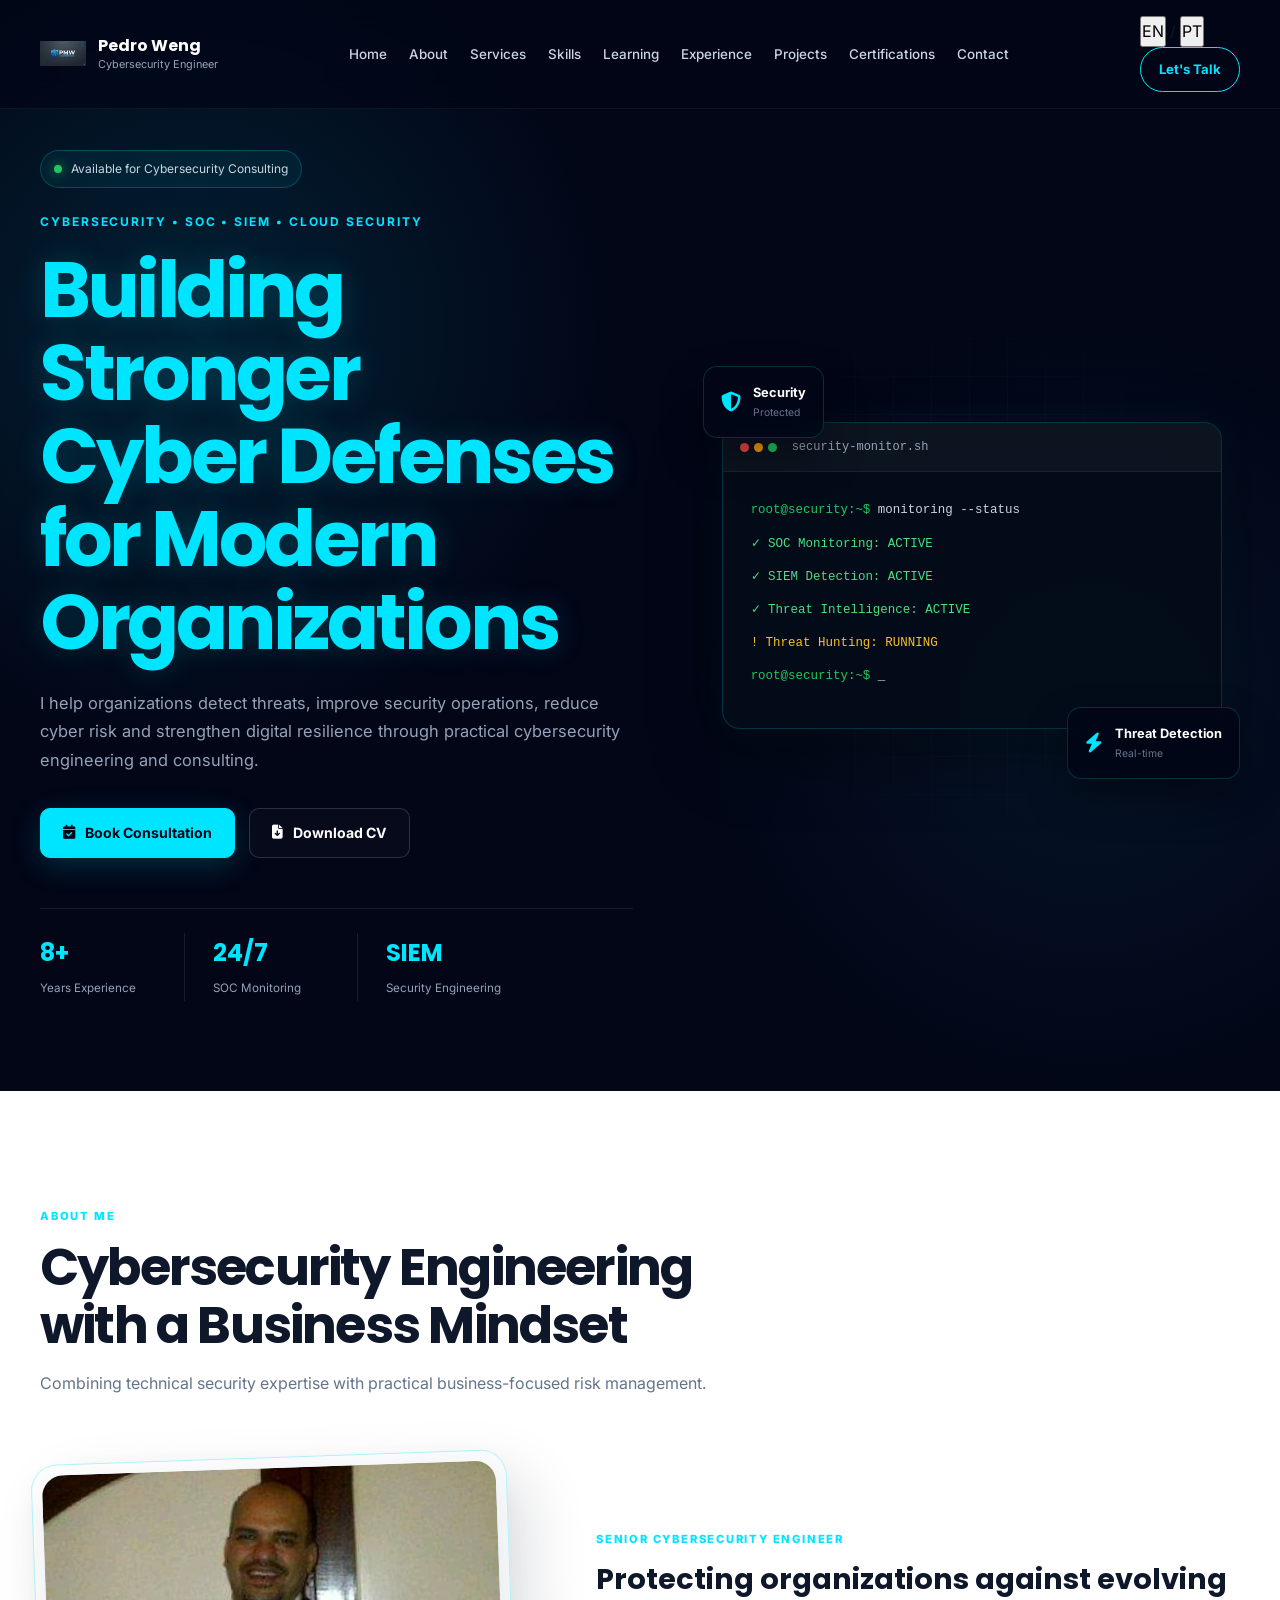
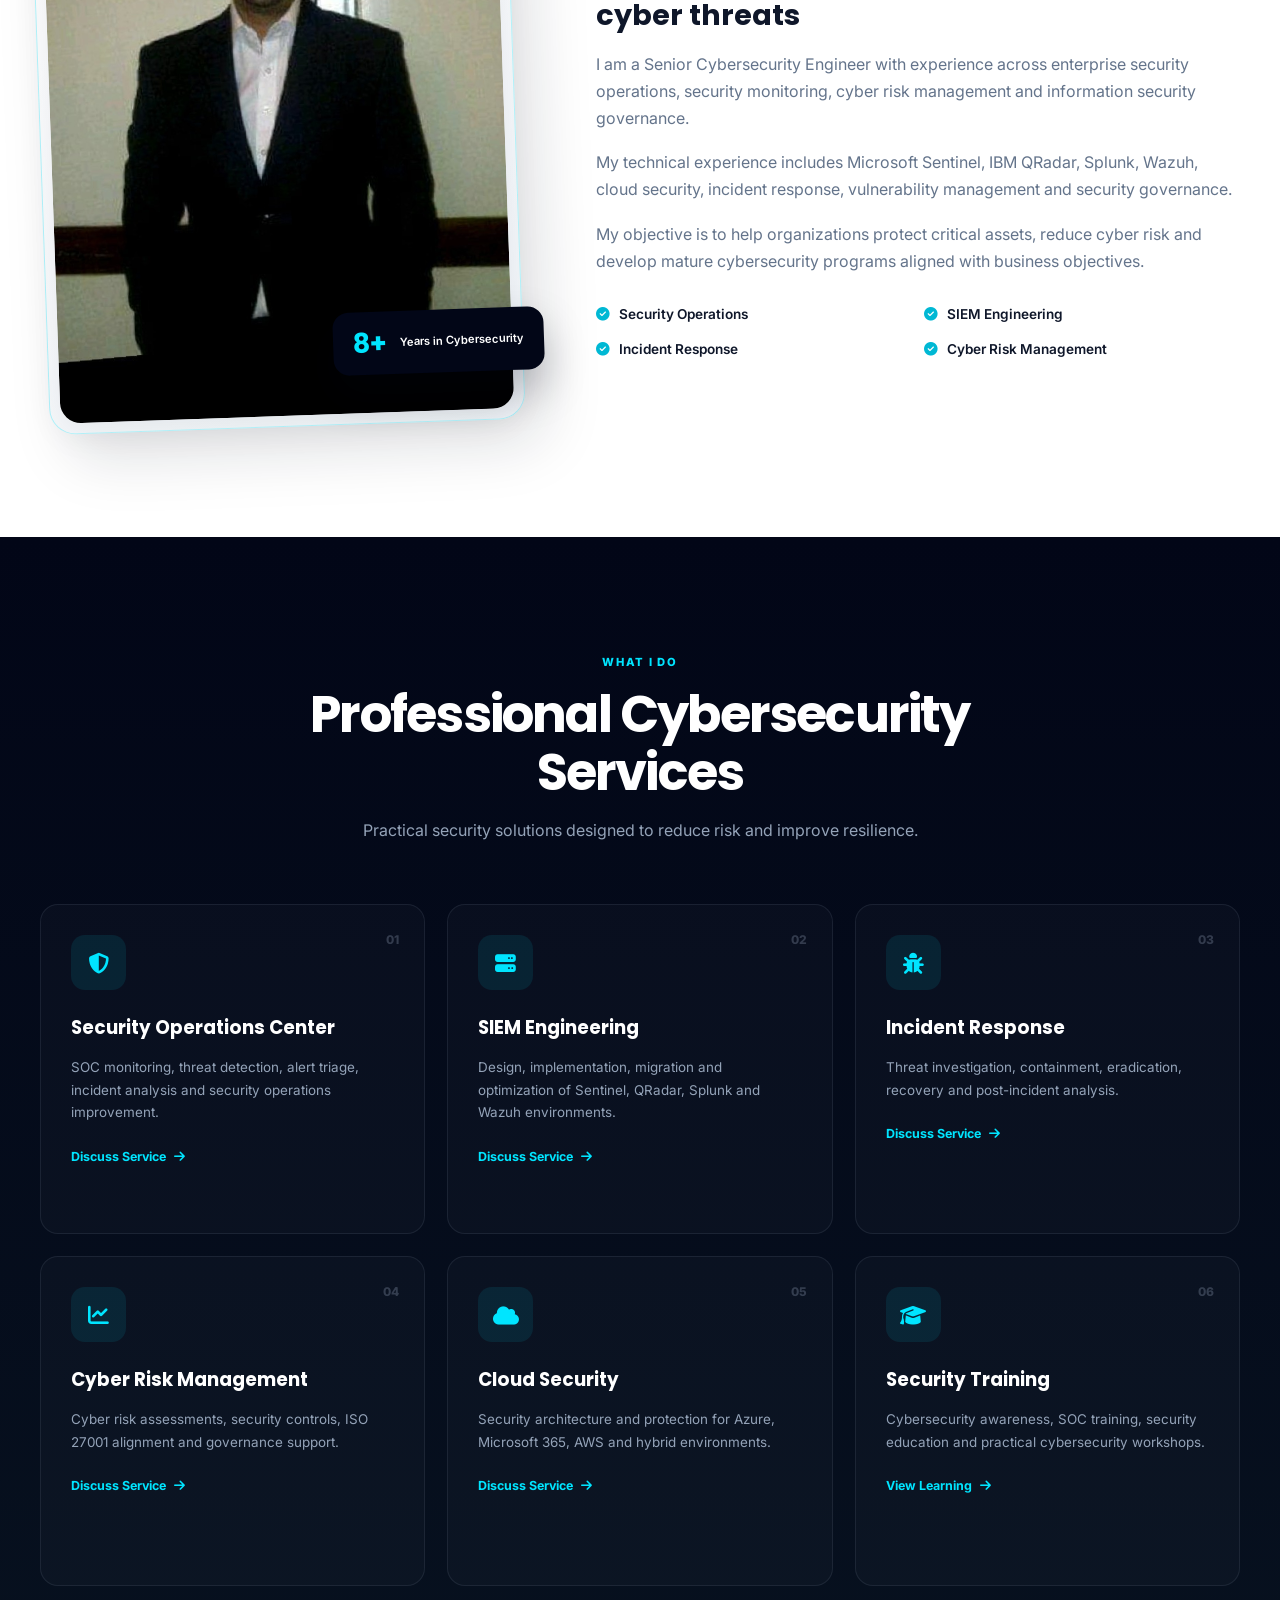
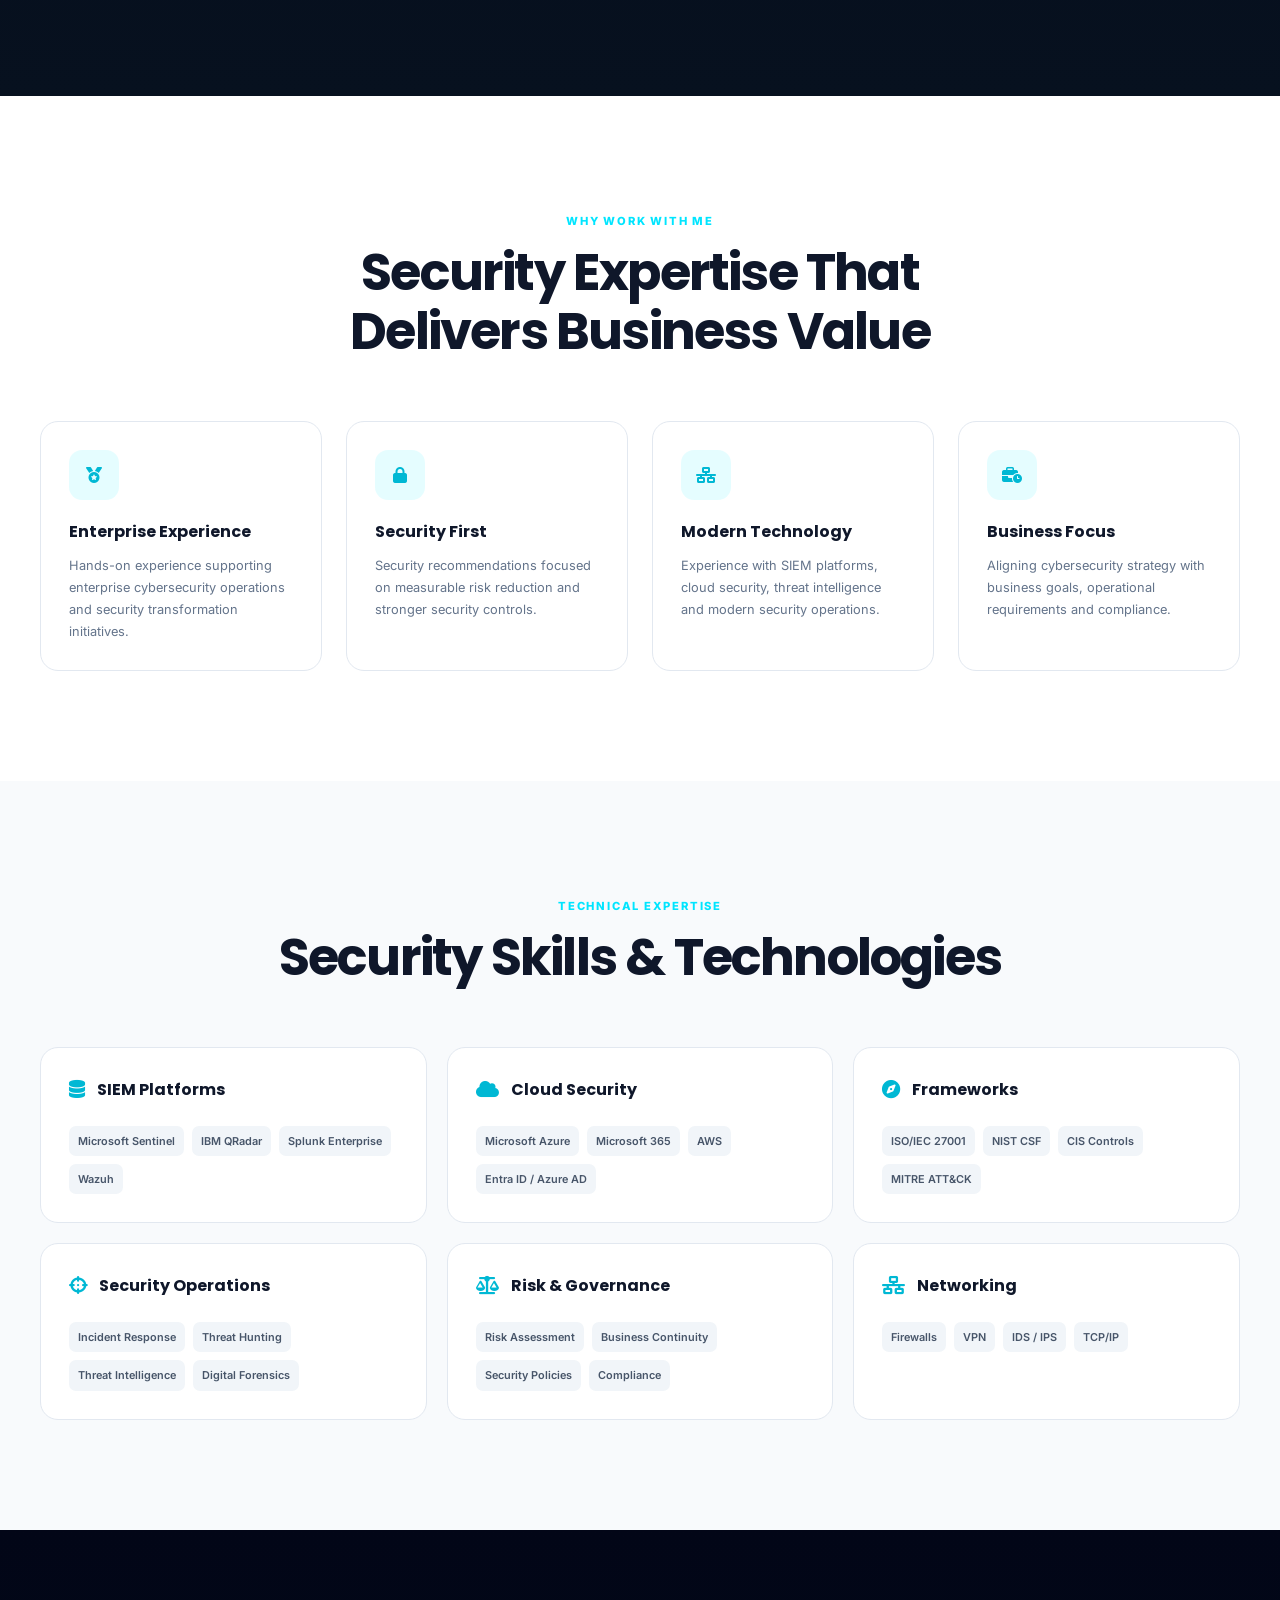
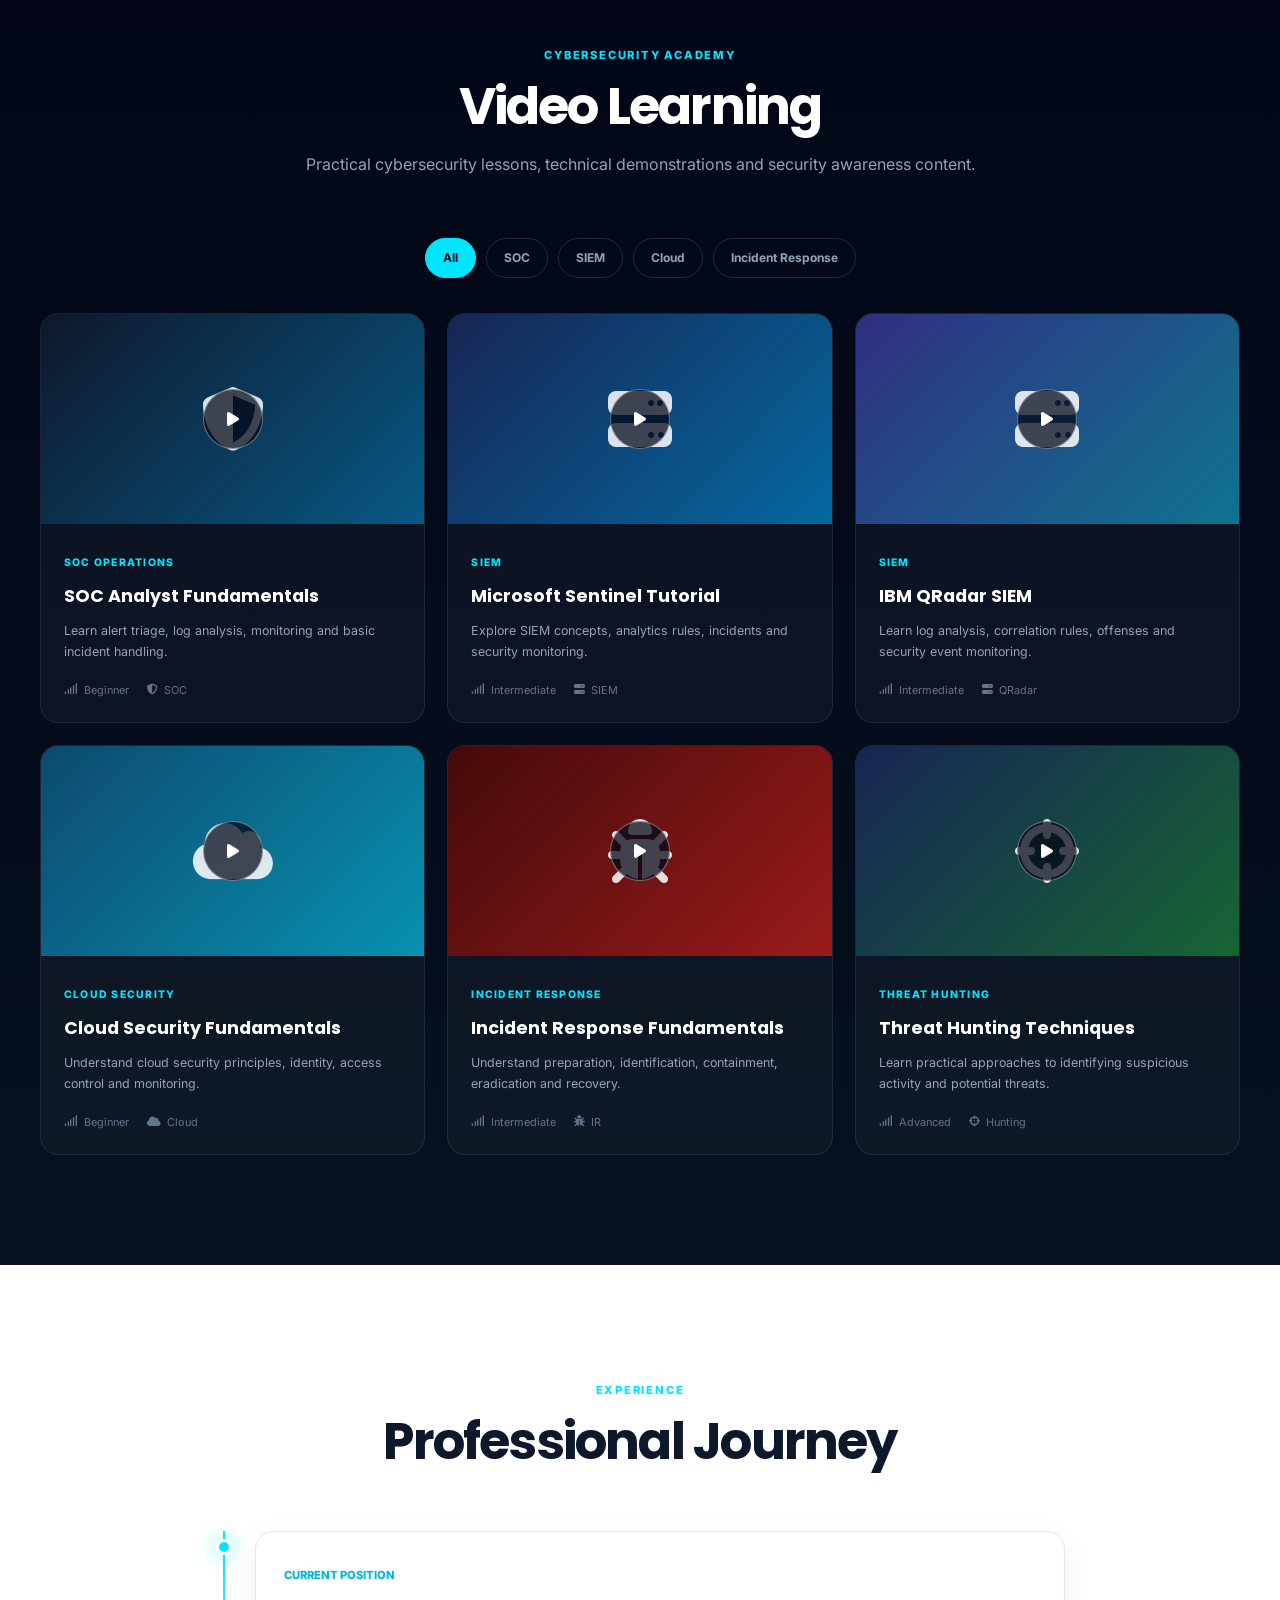
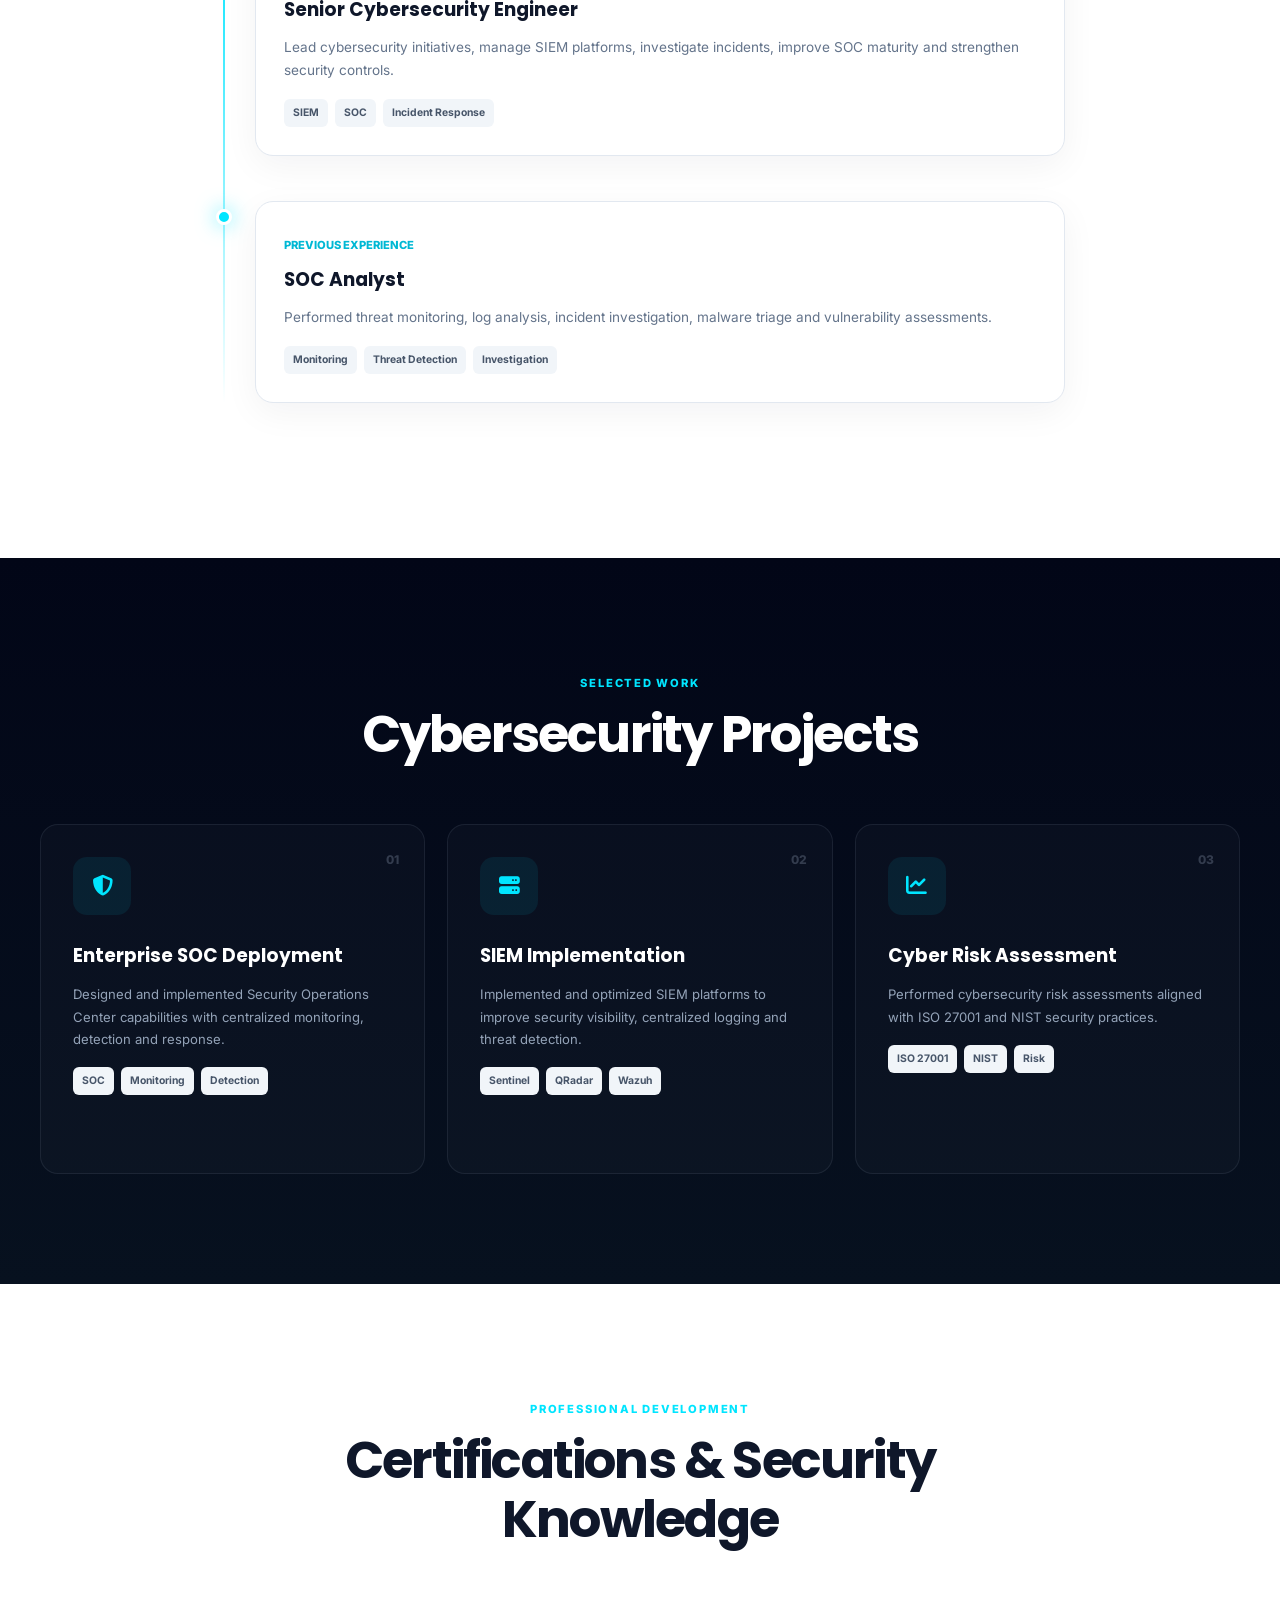
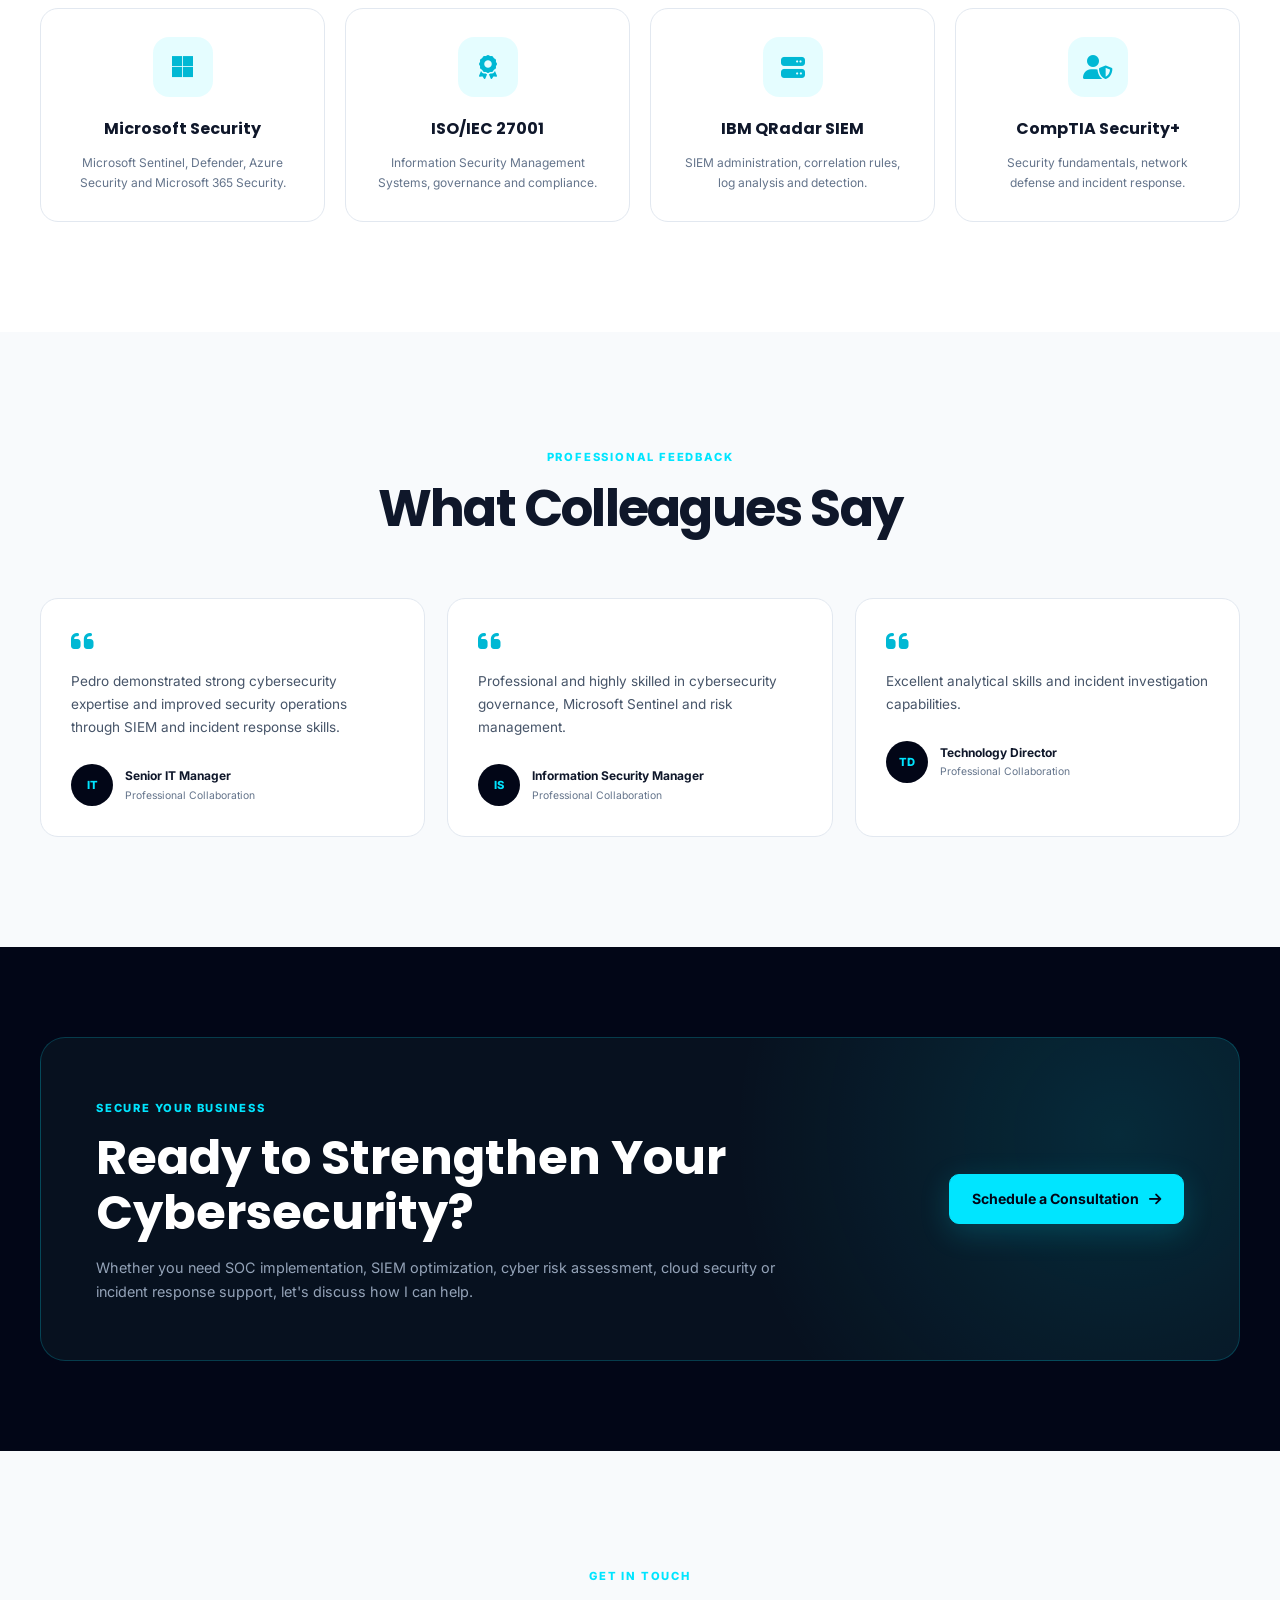
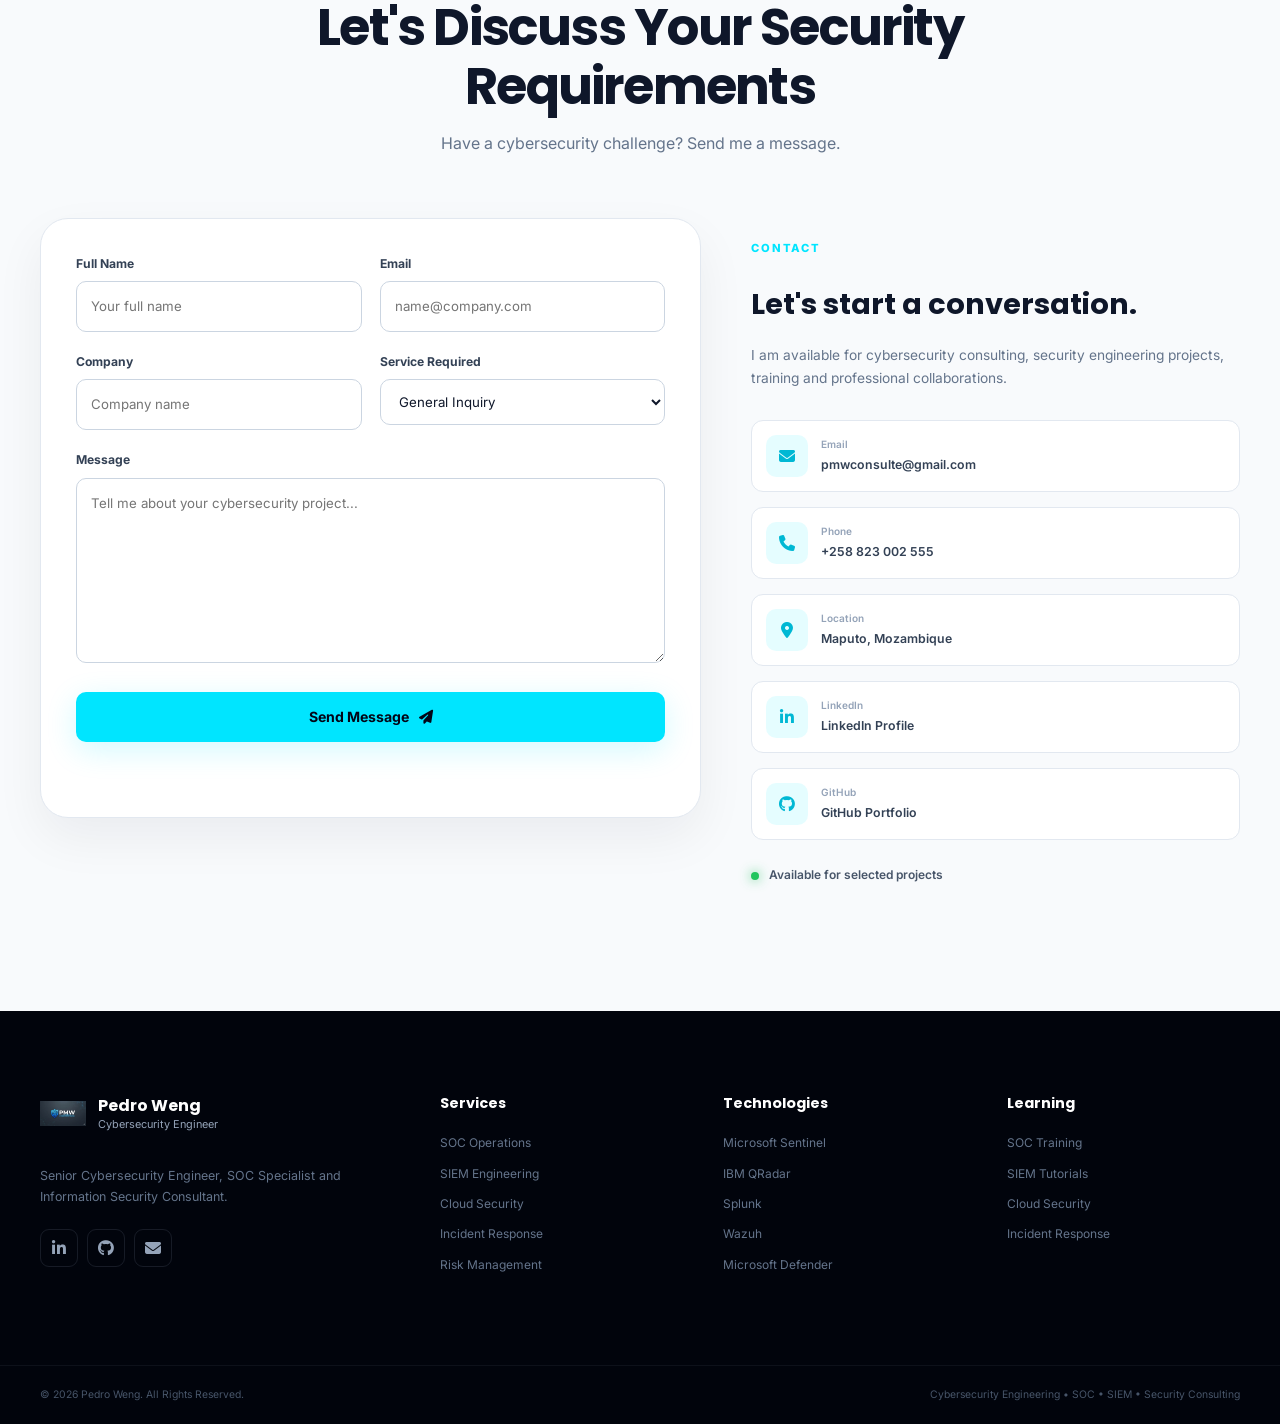
==== commit 231db2c4: "Update index.html" ====
--- a/index.html
+++ b/index.html
@@ -1,24 +1,23 @@
 <!DOCTYPE html>
 <html lang="en">
+
 <head>
     <meta charset="UTF-8">
 
     <meta name="viewport"
           content="width=device-width, initial-scale=1.0">
 
-    <title>Pedro Weng | Senior Cybersecurity Engineer</title>
-
-    <meta name="description"
+    <title id="page-title">
+        Pedro Weng | Senior Cybersecurity Engineer
+    </title>
+
+    <meta id="page-description"
+          name="description"
           content="Pedro Weng - Senior Cybersecurity Engineer and Information Security Consultant specializing in SOC, SIEM, Incident Response, Cloud Security and Cyber Risk Management.">
 
-    <meta name="author"
-          content="Pedro Weng">
-
-    <meta name="robots"
-          content="index, follow">
-
-    <meta name="theme-color"
-          content="#020617">
+    <meta name="author" content="Pedro Weng">
+    <meta name="robots" content="index, follow">
+    <meta name="theme-color" content="#020617">
 
     <!-- Open Graph -->
     <meta property="og:title"
@@ -76,7 +75,10 @@
 
             <div class="logo-text">
                 <strong>Pedro Weng</strong>
-                <span>Cybersecurity Engineer</span>
+                <span data-en="Cybersecurity Engineer"
+                      data-pt="Engenheiro de Cibersegurança">
+                    Cybersecurity Engineer
+                </span>
             </div>
 
         </a>
@@ -96,26 +98,111 @@
 
             <ul>
 
-                <li><a href="#home">Home</a></li>
-                <li><a href="#about">About</a></li>
-                <li><a href="#services">Services</a></li>
-                <li><a href="#skills">Skills</a></li>
-                <li><a href="#video-learning">Learning</a></li>
-                <li><a href="#experience">Experience</a></li>
-                <li><a href="#projects">Projects</a></li>
-                <li><a href="#certifications">Certifications</a></li>
-                <li><a href="#contact">Contact</a></li>
+                <li>
+                    <a href="#home"
+                       data-en="Home"
+                       data-pt="Início">
+                        Home
+                    </a>
+                </li>
+
+                <li>
+                    <a href="#about"
+                       data-en="About"
+                       data-pt="Sobre Mim">
+                        About
+                    </a>
+                </li>
+
+                <li>
+                    <a href="#services"
+                       data-en="Services"
+                       data-pt="Serviços">
+                        Services
+                    </a>
+                </li>
+
+                <li>
+                    <a href="#skills"
+                       data-en="Skills"
+                       data-pt="Competências">
+                        Skills
+                    </a>
+                </li>
+
+                <li>
+                    <a href="#video-learning"
+                       data-en="Learning"
+                       data-pt="Aprendizagem">
+                        Learning
+                    </a>
+                </li>
+
+                <li>
+                    <a href="#experience"
+                       data-en="Experience"
+                       data-pt="Experiência">
+                        Experience
+                    </a>
+                </li>
+
+                <li>
+                    <a href="#projects"
+                       data-en="Projects"
+                       data-pt="Projetos">
+                        Projects
+                    </a>
+                </li>
+
+                <li>
+                    <a href="#certifications"
+                       data-en="Certifications"
+                       data-pt="Certificações">
+                        Certifications
+                    </a>
+                </li>
+
+                <li>
+                    <a href="#contact"
+                       data-en="Contact"
+                       data-pt="Contacto">
+                        Contact
+                    </a>
+                </li>
 
             </ul>
 
         </nav>
 
-        <a href="#contact"
-           class="nav-cta">
-
-            Let's Talk
-
-        </a>
+        <div class="header-actions">
+
+            <div class="language-switcher"
+                 aria-label="Language selector">
+
+                <button type="button"
+                        class="language-btn active"
+                        data-language="en">
+                    EN
+                </button>
+
+                <span>/</span>
+
+                <button type="button"
+                        class="language-btn"
+                        data-language="pt">
+                    PT
+                </button>
+
+            </div>
+
+            <a href="#contact"
+               class="nav-cta"
+               data-en="Let's Talk"
+               data-pt="Fale Comigo">
+                Let's Talk
+            </a>
+
+        </div>
 
     </div>
 
@@ -138,24 +225,43 @@
 
                 <span class="status-dot"></span>
 
-                Available for Cybersecurity Consulting
-
-            </div>
-
-            <p class="hero-label">
+                <span data-en="Available for Cybersecurity Consulting"
+                      data-pt="Disponível para Consultoria em Cibersegurança">
+                    Available for Cybersecurity Consulting
+                </span>
+
+            </div>
+
+            <p class="hero-label"
+               data-en="CYBERSECURITY • SOC • SIEM • CLOUD SECURITY"
+               data-pt="CIBERSEGURANÇA • SOC • SIEM • SEGURANÇA NA NUVEM">
                 CYBERSECURITY • SOC • SIEM • CLOUD SECURITY
             </p>
 
             <h1>
-                Building Stronger
-                <span>Cyber Defenses</span>
-                for Modern Organizations
+
+                <span data-en="Building Stronger"
+                      data-pt="Construindo Defesas">
+                    Building Stronger
+                </span>
+
+                <span data-en="Cyber Defenses"
+                      data-pt="Cibernéticas Mais Fortes">
+                    Cyber Defenses
+                </span>
+
+                <span data-en="for Modern Organizations"
+                      data-pt="para Organizações Modernas">
+                    for Modern Organizations
+                </span>
+
             </h1>
 
-            <p class="hero-description">
-                I help organizations detect threats, improve
-                security operations, reduce cyber risk and
-                strengthen digital resilience through practical
+            <p class="hero-description"
+               data-en="I help organizations detect threats, improve security operations, reduce cyber risk and strengthen digital resilience through practical cybersecurity engineering and consulting."
+               data-pt="Ajudo organizações a detetar ameaças, melhorar as operações de segurança, reduzir o risco cibernético e fortalecer a resiliência digital através de engenharia e consultoria prática em cibersegurança.">
+                I help organizations detect threats, improve security operations,
+                reduce cyber risk and strengthen digital resilience through practical
                 cybersecurity engineering and consulting.
             </p>
 
@@ -166,7 +272,10 @@
 
                     <i class="fa-solid fa-calendar-check"></i>
 
-                    Book Consultation
+                    <span data-en="Book Consultation"
+                          data-pt="Agendar Consulta">
+                        Book Consultation
+                    </span>
 
                 </a>
 
@@ -177,7 +286,10 @@
 
                     <i class="fa-solid fa-file-arrow-down"></i>
 
-                    Download CV
+                    <span data-en="Download CV"
+                          data-pt="Baixar CV">
+                        Download CV
+                    </span>
 
                 </a>
 
@@ -187,25 +299,32 @@
 
                 <div class="stat">
                     <strong>8+</strong>
-                    <span>Years Experience</span>
+                    <span data-en="Years Experience"
+                          data-pt="Anos de Experiência">
+                        Years Experience
+                    </span>
                 </div>
 
                 <div class="stat">
                     <strong>24/7</strong>
-                    <span>SOC Monitoring</span>
+                    <span data-en="SOC Monitoring"
+                          data-pt="Monitorização SOC">
+                        SOC Monitoring
+                    </span>
                 </div>
 
                 <div class="stat">
                     <strong>SIEM</strong>
-                    <span>Security Engineering</span>
-                </div>
-
-            </div>
-
-        </div>
-
-
-        <!-- HERO VISUAL -->
+                    <span data-en="Security Engineering"
+                          data-pt="Engenharia de Segurança">
+                        Security Engineering
+                    </span>
+                </div>
+
+            </div>
+
+        </div>
+
 
         <div class="hero-visual reveal">
 
@@ -266,8 +385,15 @@
                 <i class="fa-solid fa-shield-halved"></i>
 
                 <div>
-                    <strong>Security</strong>
-                    <span>Protected</span>
+                    <strong data-en="Security"
+                            data-pt="Segurança">
+                        Security
+                    </strong>
+
+                    <span data-en="Protected"
+                          data-pt="Protegido">
+                        Protected
+                    </span>
                 </div>
 
             </div>
@@ -277,8 +403,15 @@
                 <i class="fa-solid fa-bolt"></i>
 
                 <div>
-                    <strong>Threat Detection</strong>
-                    <span>Real-time</span>
+                    <strong data-en="Threat Detection"
+                            data-pt="Deteção de Ameaças">
+                        Threat Detection
+                    </strong>
+
+                    <span data-en="Real-time"
+                          data-pt="Em Tempo Real">
+                        Real-time
+                    </span>
                 </div>
 
             </div>
@@ -300,16 +433,21 @@
 
         <div class="section-heading reveal">
 
-            <span class="section-tag">ABOUT ME</span>
-
-            <h2>
-                Cybersecurity Engineering
-                with a Business Mindset
+            <span class="section-tag"
+                  data-en="ABOUT ME"
+                  data-pt="SOBRE MIM">
+                ABOUT ME
+            </span>
+
+            <h2 data-en="Cybersecurity Engineering with a Business Mindset"
+                data-pt="Engenharia de Cibersegurança com uma Visão Empresarial">
+                Cybersecurity Engineering with a Business Mindset
             </h2>
 
-            <p>
-                Combining technical security expertise with
-                practical business-focused risk management.
+            <p data-en="Combining technical security expertise with practical business-focused risk management."
+               data-pt="Combinando conhecimento técnico em segurança com uma gestão de risco prática e orientada para o negócio.">
+                Combining technical security expertise with practical
+                business-focused risk management.
             </p>
 
         </div>
@@ -317,14 +455,10 @@
 
         <div class="about-grid">
 
-            <!-- PROFILE IMAGE -->
-
             <div class="about-image reveal">
 
                 <div class="image-frame">
 
-                    <!-- IMPORTANT:
-                         profile.jpg is in the ROOT folder -->
                     <img src="profile.jpg"
                          alt="Pedro Weng - Senior Cybersecurity Engineer"
                          class="profile-image"
@@ -334,9 +468,9 @@
 
                         <strong>8+</strong>
 
-                        <span>
-                            Years in<br>
-                            Cybersecurity
+                        <span data-en="Years in Cybersecurity"
+                              data-pt="Anos em Cibersegurança">
+                            Years in Cybersecurity
                         </span>
 
                     </div>
@@ -348,56 +482,70 @@
 
             <div class="about-content reveal">
 
-                <span class="section-tag">
+                <span class="section-tag"
+                      data-en="SENIOR CYBERSECURITY ENGINEER"
+                      data-pt="ENGENHEIRO SÉNIOR DE CIBERSEGURANÇA">
                     SENIOR CYBERSECURITY ENGINEER
                 </span>
 
-                <h3>
-                    Protecting organizations against
-                    evolving cyber threats
+                <h3 data-en="Protecting organizations against evolving cyber threats"
+                    data-pt="Protegendo organizações contra ameaças cibernéticas em evolução">
+                    Protecting organizations against evolving cyber threats
                 </h3>
 
-                <p>
-                    I am a Senior Cybersecurity Engineer with
-                    experience across enterprise security
-                    operations, security monitoring, cyber risk
+                <p data-en="I am a Senior Cybersecurity Engineer with experience across enterprise security operations, security monitoring, cyber risk management and information security governance."
+                   data-pt="Sou Engenheiro Sénior de Cibersegurança com experiência em operações de segurança empresarial, monitorização de segurança, gestão de risco cibernético e governação da segurança da informação.">
+                    I am a Senior Cybersecurity Engineer with experience across
+                    enterprise security operations, security monitoring, cyber risk
                     management and information security governance.
                 </p>
 
-                <p>
-                    My technical experience includes Microsoft
-                    Sentinel, IBM QRadar, Splunk, Wazuh, cloud
-                    security, incident response, vulnerability
+                <p data-en="My technical experience includes Microsoft Sentinel, IBM QRadar, Splunk, Wazuh, cloud security, incident response, vulnerability management and security governance."
+                   data-pt="A minha experiência técnica inclui Microsoft Sentinel, IBM QRadar, Splunk, Wazuh, segurança na nuvem, resposta a incidentes, gestão de vulnerabilidades e governação de segurança.">
+                    My technical experience includes Microsoft Sentinel, IBM QRadar,
+                    Splunk, Wazuh, cloud security, incident response, vulnerability
                     management and security governance.
                 </p>
 
-                <p>
-                    My objective is to help organizations protect
-                    critical assets, reduce cyber risk and develop
-                    mature cybersecurity programs aligned with
-                    business objectives.
+                <p data-en="My objective is to help organizations protect critical assets, reduce cyber risk and develop mature cybersecurity programs aligned with business objectives."
+                   data-pt="O meu objetivo é ajudar organizações a proteger ativos críticos, reduzir o risco cibernético e desenvolver programas maduros de cibersegurança alinhados com os objetivos do negócio.">
+                    My objective is to help organizations protect critical assets,
+                    reduce cyber risk and develop mature cybersecurity programs
+                    aligned with business objectives.
                 </p>
 
                 <div class="about-points">
 
                     <div>
                         <i class="fa-solid fa-circle-check"></i>
-                        <span>Security Operations</span>
+                        <span data-en="Security Operations"
+                              data-pt="Operações de Segurança">
+                            Security Operations
+                        </span>
                     </div>
 
                     <div>
                         <i class="fa-solid fa-circle-check"></i>
-                        <span>SIEM Engineering</span>
+                        <span data-en="SIEM Engineering"
+                              data-pt="Engenharia de SIEM">
+                            SIEM Engineering
+                        </span>
                     </div>
 
                     <div>
                         <i class="fa-solid fa-circle-check"></i>
-                        <span>Incident Response</span>
+                        <span data-en="Incident Response"
+                              data-pt="Resposta a Incidentes">
+                            Incident Response
+                        </span>
                     </div>
 
                     <div>
                         <i class="fa-solid fa-circle-check"></i>
-                        <span>Cyber Risk Management</span>
+                        <span data-en="Cyber Risk Management"
+                              data-pt="Gestão de Risco Cibernético">
+                            Cyber Risk Management
+                        </span>
                     </div>
 
                 </div>
@@ -421,17 +569,21 @@
 
         <div class="section-heading centered reveal">
 
-            <span class="section-tag">
+            <span class="section-tag"
+                  data-en="WHAT I DO"
+                  data-pt="O QUE FAÇO">
                 WHAT I DO
             </span>
 
-            <h2>
+            <h2 data-en="Professional Cybersecurity Services"
+                data-pt="Serviços Profissionais de Cibersegurança">
                 Professional Cybersecurity Services
             </h2>
 
-            <p>
-                Practical security solutions designed to
-                reduce risk and improve resilience.
+            <p data-en="Practical security solutions designed to reduce risk and improve resilience."
+               data-pt="Soluções práticas de segurança concebidas para reduzir riscos e melhorar a resiliência.">
+                Practical security solutions designed to reduce risk
+                and improve resilience.
             </p>
 
         </div>
@@ -447,16 +599,22 @@
 
                 <span class="service-number">01</span>
 
-                <h3>Security Operations Center</h3>
-
-                <p>
-                    SOC monitoring, threat detection, alert
-                    triage, incident analysis and security
-                    operations improvement.
+                <h3 data-en="Security Operations Center"
+                    data-pt="Centro de Operações de Segurança">
+                    Security Operations Center
+                </h3>
+
+                <p data-en="SOC monitoring, threat detection, alert triage, incident analysis and security operations improvement."
+                   data-pt="Monitorização SOC, deteção de ameaças, triagem de alertas, análise de incidentes e melhoria das operações de segurança.">
+                    SOC monitoring, threat detection, alert triage,
+                    incident analysis and security operations improvement.
                 </p>
 
                 <a href="#contact">
-                    Discuss Service
+                    <span data-en="Discuss Service"
+                          data-pt="Falar Sobre o Serviço">
+                        Discuss Service
+                    </span>
                     <i class="fa-solid fa-arrow-right"></i>
                 </a>
 
@@ -471,16 +629,22 @@
 
                 <span class="service-number">02</span>
 
-                <h3>SIEM Engineering</h3>
-
-                <p>
-                    Design, implementation, migration and
-                    optimization of Sentinel, QRadar, Splunk
-                    and Wazuh environments.
+                <h3 data-en="SIEM Engineering"
+                    data-pt="Engenharia de SIEM">
+                    SIEM Engineering
+                </h3>
+
+                <p data-en="Design, implementation, migration and optimization of Sentinel, QRadar, Splunk and Wazuh environments."
+                   data-pt="Conceção, implementação, migração e otimização de ambientes Sentinel, QRadar, Splunk e Wazuh.">
+                    Design, implementation, migration and optimization
+                    of Sentinel, QRadar, Splunk and Wazuh environments.
                 </p>
 
                 <a href="#contact">
-                    Discuss Service
+                    <span data-en="Discuss Service"
+                          data-pt="Falar Sobre o Serviço">
+                        Discuss Service
+                    </span>
                     <i class="fa-solid fa-arrow-right"></i>
                 </a>
 
@@ -495,16 +659,22 @@
 
                 <span class="service-number">03</span>
 
-                <h3>Incident Response</h3>
-
-                <p>
-                    Threat investigation, containment,
-                    eradication, recovery and post-incident
-                    analysis.
+                <h3 data-en="Incident Response"
+                    data-pt="Resposta a Incidentes">
+                    Incident Response
+                </h3>
+
+                <p data-en="Threat investigation, containment, eradication, recovery and post-incident analysis."
+                   data-pt="Investigação de ameaças, contenção, erradicação, recuperação e análise pós-incidente.">
+                    Threat investigation, containment, eradication,
+                    recovery and post-incident analysis.
                 </p>
 
                 <a href="#contact">
-                    Discuss Service
+                    <span data-en="Discuss Service"
+                          data-pt="Falar Sobre o Serviço">
+                        Discuss Service
+                    </span>
                     <i class="fa-solid fa-arrow-right"></i>
                 </a>
 
@@ -519,15 +689,22 @@
 
                 <span class="service-number">04</span>
 
-                <h3>Cyber Risk Management</h3>
-
-                <p>
+                <h3 data-en="Cyber Risk Management"
+                    data-pt="Gestão de Risco Cibernético">
+                    Cyber Risk Management
+                </h3>
+
+                <p data-en="Cyber risk assessments, security controls, ISO 27001 alignment and governance support."
+                   data-pt="Avaliações de risco cibernético, controlos de segurança, alinhamento com ISO 27001 e apoio à governação.">
                     Cyber risk assessments, security controls,
                     ISO 27001 alignment and governance support.
                 </p>
 
                 <a href="#contact">
-                    Discuss Service
+                    <span data-en="Discuss Service"
+                          data-pt="Falar Sobre o Serviço">
+                        Discuss Service
+                    </span>
                     <i class="fa-solid fa-arrow-right"></i>
                 </a>
 
@@ -542,16 +719,22 @@
 
                 <span class="service-number">05</span>
 
-                <h3>Cloud Security</h3>
-
-                <p>
-                    Security architecture and protection for
-                    Azure, Microsoft 365, AWS and hybrid
-                    environments.
+                <h3 data-en="Cloud Security"
+                    data-pt="Segurança na Nuvem">
+                    Cloud Security
+                </h3>
+
+                <p data-en="Security architecture and protection for Azure, Microsoft 365, AWS and hybrid environments."
+                   data-pt="Arquitetura de segurança e proteção para Azure, Microsoft 365, AWS e ambientes híbridos.">
+                    Security architecture and protection for Azure,
+                    Microsoft 365, AWS and hybrid environments.
                 </p>
 
                 <a href="#contact">
-                    Discuss Service
+                    <span data-en="Discuss Service"
+                          data-pt="Falar Sobre o Serviço">
+                        Discuss Service
+                    </span>
                     <i class="fa-solid fa-arrow-right"></i>
                 </a>
 
@@ -566,16 +749,22 @@
 
                 <span class="service-number">06</span>
 
-                <h3>Security Training</h3>
-
-                <p>
+                <h3 data-en="Security Training"
+                    data-pt="Formação em Cibersegurança">
+                    Security Training
+                </h3>
+
+                <p data-en="Cybersecurity awareness, SOC training, security education and practical cybersecurity workshops."
+                   data-pt="Sensibilização em cibersegurança, formação SOC, educação em segurança e workshops práticos.">
                     Cybersecurity awareness, SOC training,
-                    security education and practical
-                    cybersecurity workshops.
+                    security education and practical cybersecurity workshops.
                 </p>
 
                 <a href="#video-learning">
-                    View Learning
+                    <span data-en="View Learning"
+                          data-pt="Ver Aprendizagem">
+                        View Learning
+                    </span>
                     <i class="fa-solid fa-arrow-right"></i>
                 </a>
 
@@ -589,7 +778,7 @@
 
 
 <!-- =====================================================
-     WHY WORK WITH ME
+     WHY
 ===================================================== -->
 
 <section class="section" id="why">
@@ -598,13 +787,15 @@
 
         <div class="section-heading centered reveal">
 
-            <span class="section-tag">
+            <span class="section-tag"
+                  data-en="WHY WORK WITH ME"
+                  data-pt="POR QUE TRABALHAR COMIGO">
                 WHY WORK WITH ME
             </span>
 
-            <h2>
-                Security Expertise That Delivers
-                Business Value
+            <h2 data-en="Security Expertise That Delivers Business Value"
+                data-pt="Experiência em Segurança que Gera Valor para o Negócio">
+                Security Expertise That Delivers Business Value
             </h2>
 
         </div>
@@ -618,12 +809,15 @@
                     <i class="fa-solid fa-medal"></i>
                 </div>
 
-                <h3>Enterprise Experience</h3>
-
-                <p>
-                    Hands-on experience supporting enterprise
-                    cybersecurity operations and security
-                    transformation initiatives.
+                <h3 data-en="Enterprise Experience"
+                    data-pt="Experiência Empresarial">
+                    Enterprise Experience
+                </h3>
+
+                <p data-en="Hands-on experience supporting enterprise cybersecurity operations and security transformation initiatives."
+                   data-pt="Experiência prática no apoio a operações de cibersegurança empresarial e iniciativas de transformação de segurança.">
+                    Hands-on experience supporting enterprise cybersecurity
+                    operations and security transformation initiatives.
                 </p>
 
             </div>
@@ -635,12 +829,15 @@
                     <i class="fa-solid fa-lock"></i>
                 </div>
 
-                <h3>Security First</h3>
-
-                <p>
-                    Security recommendations focused on
-                    measurable risk reduction and stronger
-                    security controls.
+                <h3 data-en="Security First"
+                    data-pt="Segurança em Primeiro Lugar">
+                    Security First
+                </h3>
+
+                <p data-en="Security recommendations focused on measurable risk reduction and stronger security controls."
+                   data-pt="Recomendações de segurança focadas na redução mensurável do risco e no reforço dos controlos de segurança.">
+                    Security recommendations focused on measurable risk
+                    reduction and stronger security controls.
                 </p>
 
             </div>
@@ -652,12 +849,15 @@
                     <i class="fa-solid fa-network-wired"></i>
                 </div>
 
-                <h3>Modern Technology</h3>
-
-                <p>
-                    Experience with SIEM platforms, cloud
-                    security, threat intelligence and modern
-                    security operations.
+                <h3 data-en="Modern Technology"
+                    data-pt="Tecnologia Moderna">
+                    Modern Technology
+                </h3>
+
+                <p data-en="Experience with SIEM platforms, cloud security, threat intelligence and modern security operations."
+                   data-pt="Experiência com plataformas SIEM, segurança na nuvem, inteligência de ameaças e operações modernas de segurança.">
+                    Experience with SIEM platforms, cloud security,
+                    threat intelligence and modern security operations.
                 </p>
 
             </div>
@@ -669,12 +869,15 @@
                     <i class="fa-solid fa-business-time"></i>
                 </div>
 
-                <h3>Business Focus</h3>
-
-                <p>
-                    Aligning cybersecurity strategy with
-                    business goals, operational requirements
-                    and compliance.
+                <h3 data-en="Business Focus"
+                    data-pt="Foco no Negócio">
+                    Business Focus
+                </h3>
+
+                <p data-en="Aligning cybersecurity strategy with business goals, operational requirements and compliance."
+                   data-pt="Alinhando a estratégia de cibersegurança com objetivos de negócio, requisitos operacionais e conformidade.">
+                    Aligning cybersecurity strategy with business goals,
+                    operational requirements and compliance.
                 </p>
 
             </div>
@@ -696,11 +899,14 @@
 
         <div class="section-heading centered reveal">
 
-            <span class="section-tag">
+            <span class="section-tag"
+                  data-en="TECHNICAL EXPERTISE"
+                  data-pt="EXPERIÊNCIA TÉCNICA">
                 TECHNICAL EXPERTISE
             </span>
 
-            <h2>
+            <h2 data-en="Security Skills & Technologies"
+                data-pt="Competências e Tecnologias de Segurança">
                 Security Skills & Technologies
             </h2>
 
@@ -730,7 +936,10 @@
 
                 <div class="skill-title">
                     <i class="fa-solid fa-cloud"></i>
-                    <h3>Cloud Security</h3>
+                    <h3 data-en="Cloud Security"
+                        data-pt="Segurança na Nuvem">
+                        Cloud Security
+                    </h3>
                 </div>
 
                 <div class="skill-list">
@@ -747,7 +956,10 @@
 
                 <div class="skill-title">
                     <i class="fa-solid fa-compass"></i>
-                    <h3>Frameworks</h3>
+                    <h3 data-en="Frameworks"
+                        data-pt="Frameworks">
+                        Frameworks
+                    </h3>
                 </div>
 
                 <div class="skill-list">
@@ -764,14 +976,32 @@
 
                 <div class="skill-title">
                     <i class="fa-solid fa-crosshairs"></i>
-                    <h3>Security Operations</h3>
+                    <h3 data-en="Security Operations"
+                        data-pt="Operações de Segurança">
+                        Security Operations
+                    </h3>
                 </div>
 
                 <div class="skill-list">
-                    <span>Incident Response</span>
-                    <span>Threat Hunting</span>
-                    <span>Threat Intelligence</span>
-                    <span>Digital Forensics</span>
+                    <span data-en="Incident Response"
+                          data-pt="Resposta a Incidentes">
+                        Incident Response
+                    </span>
+
+                    <span data-en="Threat Hunting"
+                          data-pt="Threat Hunting">
+                        Threat Hunting
+                    </span>
+
+                    <span data-en="Threat Intelligence"
+                          data-pt="Inteligência de Ameaças">
+                        Threat Intelligence
+                    </span>
+
+                    <span data-en="Digital Forensics"
+                          data-pt="Forense Digital">
+                        Digital Forensics
+                    </span>
                 </div>
 
             </div>
@@ -781,14 +1011,35 @@
 
                 <div class="skill-title">
                     <i class="fa-solid fa-scale-balanced"></i>
-                    <h3>Risk & Governance</h3>
+
+                    <h3 data-en="Risk & Governance"
+                        data-pt="Risco e Governação">
+                        Risk & Governance
+                    </h3>
                 </div>
 
                 <div class="skill-list">
-                    <span>Risk Assessment</span>
-                    <span>Business Continuity</span>
-                    <span>Security Policies</span>
-                    <span>Compliance</span>
+
+                    <span data-en="Risk Assessment"
+                          data-pt="Avaliação de Risco">
+                        Risk Assessment
+                    </span>
+
+                    <span data-en="Business Continuity"
+                          data-pt="Continuidade de Negócio">
+                        Business Continuity
+                    </span>
+
+                    <span data-en="Security Policies"
+                          data-pt="Políticas de Segurança">
+                        Security Policies
+                    </span>
+
+                    <span data-en="Compliance"
+                          data-pt="Conformidade">
+                        Compliance
+                    </span>
+
                 </div>
 
             </div>
@@ -798,14 +1049,20 @@
 
                 <div class="skill-title">
                     <i class="fa-solid fa-network-wired"></i>
-                    <h3>Networking</h3>
+
+                    <h3 data-en="Networking"
+                        data-pt="Redes">
+                        Networking
+                    </h3>
                 </div>
 
                 <div class="skill-list">
+
                     <span>Firewalls</span>
                     <span>VPN</span>
                     <span>IDS / IPS</span>
                     <span>TCP/IP</span>
+
                 </div>
 
             </div>
@@ -828,15 +1085,21 @@
 
         <div class="section-heading centered reveal">
 
-            <span class="section-tag">
+            <span class="section-tag"
+                  data-en="CYBERSECURITY ACADEMY"
+                  data-pt="ACADEMIA DE CIBERSEGURANÇA">
                 CYBERSECURITY ACADEMY
             </span>
 
-            <h2>Video Learning</h2>
-
-            <p>
-                Practical cybersecurity lessons, technical
-                demonstrations and security awareness content.
+            <h2 data-en="Video Learning"
+                data-pt="Aprendizagem em Vídeo">
+                Video Learning
+            </h2>
+
+            <p data-en="Practical cybersecurity lessons, technical demonstrations and security awareness content."
+               data-pt="Aulas práticas de cibersegurança, demonstrações técnicas e conteúdos de sensibilização em segurança.">
+                Practical cybersecurity lessons, technical demonstrations
+                and security awareness content.
             </p>
 
         </div>
@@ -847,7 +1110,9 @@
             <button class="video-filter active"
                     type="button"
                     data-filter="all"
-                    aria-pressed="true">
+                    aria-pressed="true"
+                    data-en="All"
+                    data-pt="Todos">
                 All
             </button>
 
@@ -868,14 +1133,18 @@
             <button class="video-filter"
                     type="button"
                     data-filter="cloud"
-                    aria-pressed="false">
+                    aria-pressed="false"
+                    data-en="Cloud"
+                    data-pt="Nuvem">
                 Cloud
             </button>
 
             <button class="video-filter"
                     type="button"
                     data-filter="incident"
-                    aria-pressed="false">
+                    aria-pressed="false"
+                    data-en="Incident Response"
+                    data-pt="Resposta a Incidentes">
                 Incident Response
             </button>
 
@@ -896,8 +1165,9 @@
                     <button class="play-button"
                             type="button"
                             data-video="YOUR_VIDEO_ID_1"
-                            data-title="SOC Analyst Fundamentals"
-                            aria-label="Play SOC Analyst Fundamentals">
+                            data-title-en="SOC Analyst Fundamentals"
+                            data-title-pt="Fundamentos de Analista SOC"
+                            aria-label="Play video">
 
                         <i class="fa-solid fa-play"></i>
 
@@ -907,13 +1177,19 @@
 
                 <div class="video-content">
 
-                    <span class="video-category">
+                    <span class="video-category"
+                          data-en="SOC OPERATIONS"
+                          data-pt="OPERAÇÕES SOC">
                         SOC OPERATIONS
                     </span>
 
-                    <h3>SOC Analyst Fundamentals</h3>
-
-                    <p>
+                    <h3 data-en="SOC Analyst Fundamentals"
+                        data-pt="Fundamentos de Analista SOC">
+                        SOC Analyst Fundamentals
+                    </h3>
+
+                    <p data-en="Learn alert triage, log analysis, monitoring and basic incident handling."
+                       data-pt="Aprenda triagem de alertas, análise de logs, monitorização e tratamento básico de incidentes.">
                         Learn alert triage, log analysis,
                         monitoring and basic incident handling.
                     </p>
@@ -921,7 +1197,10 @@
                     <div class="video-meta">
                         <span>
                             <i class="fa-solid fa-signal"></i>
-                            Beginner
+                            <span data-en="Beginner"
+                                  data-pt="Iniciante">
+                                Beginner
+                            </span>
                         </span>
 
                         <span>
@@ -947,8 +1226,9 @@
                     <button class="play-button"
                             type="button"
                             data-video="YOUR_VIDEO_ID_2"
-                            data-title="Microsoft Sentinel Tutorial"
-                            aria-label="Play Microsoft Sentinel Tutorial">
+                            data-title-en="Microsoft Sentinel Tutorial"
+                            data-title-pt="Tutorial Microsoft Sentinel"
+                            aria-label="Play video">
 
                         <i class="fa-solid fa-play"></i>
 
@@ -962,23 +1242,32 @@
                         SIEM
                     </span>
 
-                    <h3>Microsoft Sentinel Tutorial</h3>
-
-                    <p>
+                    <h3 data-en="Microsoft Sentinel Tutorial"
+                        data-pt="Tutorial Microsoft Sentinel">
+                        Microsoft Sentinel Tutorial
+                    </h3>
+
+                    <p data-en="Explore SIEM concepts, analytics rules, incidents and security monitoring."
+                       data-pt="Explore conceitos de SIEM, regras analíticas, incidentes e monitorização de segurança.">
                         Explore SIEM concepts, analytics rules,
                         incidents and security monitoring.
                     </p>
 
                     <div class="video-meta">
+
                         <span>
                             <i class="fa-solid fa-signal"></i>
-                            Intermediate
+                            <span data-en="Intermediate"
+                                  data-pt="Intermédio">
+                                Intermediate
+                            </span>
                         </span>
 
                         <span>
                             <i class="fa-solid fa-server"></i>
                             SIEM
                         </span>
+
                     </div>
 
                 </div>
@@ -998,8 +1287,9 @@
                     <button class="play-button"
                             type="button"
                             data-video="YOUR_VIDEO_ID_3"
-                            data-title="IBM QRadar SIEM"
-                            aria-label="Play IBM QRadar SIEM">
+                            data-title-en="IBM QRadar SIEM"
+                            data-title-pt="IBM QRadar SIEM"
+                            aria-label="Play video">
 
                         <i class="fa-solid fa-play"></i>
 
@@ -1015,21 +1305,27 @@
 
                     <h3>IBM QRadar SIEM</h3>
 
-                    <p>
+                    <p data-en="Learn log analysis, correlation rules, offenses and security event monitoring."
+                       data-pt="Aprenda análise de logs, regras de correlação, offenses e monitorização de eventos de segurança.">
                         Learn log analysis, correlation rules,
                         offenses and security event monitoring.
                     </p>
 
                     <div class="video-meta">
+
                         <span>
                             <i class="fa-solid fa-signal"></i>
-                            Intermediate
+                            <span data-en="Intermediate"
+                                  data-pt="Intermédio">
+                                Intermediate
+                            </span>
                         </span>
 
                         <span>
                             <i class="fa-solid fa-server"></i>
                             QRadar
                         </span>
+
                     </div>
 
                 </div>
@@ -1049,8 +1345,9 @@
                     <button class="play-button"
                             type="button"
                             data-video="YOUR_VIDEO_ID_4"
-                            data-title="Cloud Security Fundamentals"
-                            aria-label="Play Cloud Security Fundamentals">
+                            data-title-en="Cloud Security Fundamentals"
+                            data-title-pt="Fundamentos de Segurança na Nuvem"
+                            aria-label="Play video">
 
                         <i class="fa-solid fa-play"></i>
 
@@ -1060,27 +1357,41 @@
 
                 <div class="video-content">
 
-                    <span class="video-category">
+                    <span class="video-category"
+                          data-en="CLOUD SECURITY"
+                          data-pt="SEGURANÇA NA NUVEM">
                         CLOUD SECURITY
                     </span>
 
-                    <h3>Cloud Security Fundamentals</h3>
-
-                    <p>
+                    <h3 data-en="Cloud Security Fundamentals"
+                        data-pt="Fundamentos de Segurança na Nuvem">
+                        Cloud Security Fundamentals
+                    </h3>
+
+                    <p data-en="Understand cloud security principles, identity, access control and monitoring."
+                       data-pt="Compreenda os princípios de segurança na nuvem, identidade, controlo de acesso e monitorização.">
                         Understand cloud security principles,
                         identity, access control and monitoring.
                     </p>
 
                     <div class="video-meta">
+
                         <span>
                             <i class="fa-solid fa-signal"></i>
-                            Beginner
+                            <span data-en="Beginner"
+                                  data-pt="Iniciante">
+                                Beginner
+                            </span>
                         </span>
 
                         <span>
                             <i class="fa-solid fa-cloud"></i>
-                            Cloud
-                        </span>
+                            <span data-en="Cloud"
+                                  data-pt="Nuvem">
+                                Cloud
+                            </span>
+                        </span>
+
                     </div>
 
                 </div>
@@ -1100,8 +1411,9 @@
                     <button class="play-button"
                             type="button"
                             data-video="YOUR_VIDEO_ID_5"
-                            data-title="Incident Response Fundamentals"
-                            aria-label="Play Incident Response Fundamentals">
+                            data-title-en="Incident Response Fundamentals"
+                            data-title-pt="Fundamentos de Resposta a Incidentes"
+                            aria-label="Play video">
 
                         <i class="fa-solid fa-play"></i>
 
@@ -1111,27 +1423,38 @@
 
                 <div class="video-content">
 
-                    <span class="video-category">
+                    <span class="video-category"
+                          data-en="INCIDENT RESPONSE"
+                          data-pt="RESPOSTA A INCIDENTES">
                         INCIDENT RESPONSE
                     </span>
 
-                    <h3>Incident Response Fundamentals</h3>
-
-                    <p>
+                    <h3 data-en="Incident Response Fundamentals"
+                        data-pt="Fundamentos de Resposta a Incidentes">
+                        Incident Response Fundamentals
+                    </h3>
+
+                    <p data-en="Understand preparation, identification, containment, eradication and recovery."
+                       data-pt="Compreenda preparação, identificação, contenção, erradicação e recuperação.">
                         Understand preparation, identification,
                         containment, eradication and recovery.
                     </p>
 
                     <div class="video-meta">
+
                         <span>
                             <i class="fa-solid fa-signal"></i>
-                            Intermediate
+                            <span data-en="Intermediate"
+                                  data-pt="Intermédio">
+                                Intermediate
+                            </span>
                         </span>
 
                         <span>
                             <i class="fa-solid fa-bug"></i>
                             IR
                         </span>
+
                     </div>
 
                 </div>
@@ -1151,8 +1474,9 @@
                     <button class="play-button"
                             type="button"
                             data-video="YOUR_VIDEO_ID_6"
-                            data-title="Threat Hunting Techniques"
-                            aria-label="Play Threat Hunting Techniques">
+                            data-title-en="Threat Hunting Techniques"
+                            data-title-pt="Técnicas de Threat Hunting"
+                            aria-label="Play video">
 
                         <i class="fa-solid fa-play"></i>
 
@@ -1162,27 +1486,38 @@
 
                 <div class="video-content">
 
-                    <span class="video-category">
+                    <span class="video-category"
+                          data-en="THREAT HUNTING"
+                          data-pt="THREAT HUNTING">
                         THREAT HUNTING
                     </span>
 
-                    <h3>Threat Hunting Techniques</h3>
-
-                    <p>
+                    <h3 data-en="Threat Hunting Techniques"
+                        data-pt="Técnicas de Threat Hunting">
+                        Threat Hunting Techniques
+                    </h3>
+
+                    <p data-en="Learn practical approaches to identifying suspicious activity and potential threats."
+                       data-pt="Aprenda abordagens práticas para identificar atividades suspeitas e potenciais ameaças.">
                         Learn practical approaches to identifying
                         suspicious activity and potential threats.
                     </p>
 
                     <div class="video-meta">
+
                         <span>
                             <i class="fa-solid fa-signal"></i>
-                            Advanced
+                            <span data-en="Advanced"
+                                  data-pt="Avançado">
+                                Advanced
+                            </span>
                         </span>
 
                         <span>
                             <i class="fa-solid fa-crosshairs"></i>
                             Hunting
                         </span>
+
                     </div>
 
                 </div>
@@ -1206,11 +1541,16 @@
 
         <div class="section-heading centered reveal">
 
-            <span class="section-tag">
+            <span class="section-tag"
+                  data-en="EXPERIENCE"
+                  data-pt="EXPERIÊNCIA">
                 EXPERIENCE
             </span>
 
-            <h2>Professional Journey</h2>
+            <h2 data-en="Professional Journey"
+                data-pt="Percurso Profissional">
+                Professional Journey
+            </h2>
 
         </div>
 
@@ -1223,25 +1563,31 @@
 
                 <div class="timeline-content">
 
-                    <span class="timeline-date">
+                    <span class="timeline-date"
+                          data-en="Current Position"
+                          data-pt="Posição Atual">
                         Current Position
                     </span>
 
-                    <h3>
+                    <h3 data-en="Senior Cybersecurity Engineer"
+                        data-pt="Engenheiro Sénior de Cibersegurança">
                         Senior Cybersecurity Engineer
                     </h3>
 
-                    <p>
-                        Lead cybersecurity initiatives, manage
-                        SIEM platforms, investigate incidents,
-                        improve SOC maturity and strengthen
+                    <p data-en="Lead cybersecurity initiatives, manage SIEM platforms, investigate incidents, improve SOC maturity and strengthen security controls."
+                       data-pt="Lidero iniciativas de cibersegurança, faço gestão de plataformas SIEM, investigo incidentes, melhoro a maturidade do SOC e reforço os controlos de segurança.">
+                        Lead cybersecurity initiatives, manage SIEM platforms,
+                        investigate incidents, improve SOC maturity and strengthen
                         security controls.
                     </p>
 
                     <div class="timeline-tags">
                         <span>SIEM</span>
                         <span>SOC</span>
-                        <span>Incident Response</span>
+                        <span data-en="Incident Response"
+                              data-pt="Resposta a Incidentes">
+                            Incident Response
+                        </span>
                     </div>
 
                 </div>
@@ -1255,22 +1601,41 @@
 
                 <div class="timeline-content">
 
-                    <span class="timeline-date">
+                    <span class="timeline-date"
+                          data-en="Previous Experience"
+                          data-pt="Experiência Anterior">
                         Previous Experience
                     </span>
 
-                    <h3>SOC Analyst</h3>
-
-                    <p>
+                    <h3 data-en="SOC Analyst"
+                        data-pt="Analista SOC">
+                        SOC Analyst
+                    </h3>
+
+                    <p data-en="Performed threat monitoring, log analysis, incident investigation, malware triage and vulnerability assessments."
+                       data-pt="Realizei monitorização de ameaças, análise de logs, investigação de incidentes, triagem de malware e avaliações de vulnerabilidades.">
                         Performed threat monitoring, log analysis,
                         incident investigation, malware triage
                         and vulnerability assessments.
                     </p>
 
                     <div class="timeline-tags">
-                        <span>Monitoring</span>
-                        <span>Threat Detection</span>
-                        <span>Investigation</span>
+
+                        <span data-en="Monitoring"
+                              data-pt="Monitorização">
+                            Monitoring
+                        </span>
+
+                        <span data-en="Threat Detection"
+                              data-pt="Deteção de Ameaças">
+                            Threat Detection
+                        </span>
+
+                        <span data-en="Investigation"
+                              data-pt="Investigação">
+                            Investigation
+                        </span>
+
                     </div>
 
                 </div>
@@ -1294,11 +1659,16 @@
 
         <div class="section-heading centered reveal">
 
-            <span class="section-tag">
+            <span class="section-tag"
+                  data-en="SELECTED WORK"
+                  data-pt="TRABALHOS SELECIONADOS">
                 SELECTED WORK
             </span>
 
-            <h2>Cybersecurity Projects</h2>
+            <h2 data-en="Cybersecurity Projects"
+                data-pt="Projetos de Cibersegurança">
+                Cybersecurity Projects
+            </h2>
 
         </div>
 
@@ -1313,9 +1683,13 @@
                     <i class="fa-solid fa-shield-halved"></i>
                 </div>
 
-                <h3>Enterprise SOC Deployment</h3>
-
-                <p>
+                <h3 data-en="Enterprise SOC Deployment"
+                    data-pt="Implementação de SOC Empresarial">
+                    Enterprise SOC Deployment
+                </h3>
+
+                <p data-en="Designed and implemented Security Operations Center capabilities with centralized monitoring, detection and response."
+                   data-pt="Concebi e implementei capacidades de Centro de Operações de Segurança com monitorização, deteção e resposta centralizadas.">
                     Designed and implemented Security Operations
                     Center capabilities with centralized monitoring,
                     detection and response.
@@ -1323,8 +1697,14 @@
 
                 <div class="project-tags">
                     <span>SOC</span>
-                    <span>Monitoring</span>
-                    <span>Detection</span>
+                    <span data-en="Monitoring"
+                          data-pt="Monitorização">
+                        Monitoring
+                    </span>
+                    <span data-en="Detection"
+                          data-pt="Deteção">
+                        Detection
+                    </span>
                 </div>
 
             </article>
@@ -1338,9 +1718,13 @@
                     <i class="fa-solid fa-server"></i>
                 </div>
 
-                <h3>SIEM Implementation</h3>
-
-                <p>
+                <h3 data-en="SIEM Implementation"
+                    data-pt="Implementação de SIEM">
+                    SIEM Implementation
+                </h3>
+
+                <p data-en="Implemented and optimized SIEM platforms to improve security visibility, centralized logging and threat detection."
+                   data-pt="Implementei e otimizei plataformas SIEM para melhorar a visibilidade de segurança, o registo centralizado e a deteção de ameaças.">
                     Implemented and optimized SIEM platforms to
                     improve security visibility, centralized
                     logging and threat detection.
@@ -1363,9 +1747,13 @@
                     <i class="fa-solid fa-chart-line"></i>
                 </div>
 
-                <h3>Cyber Risk Assessment</h3>
-
-                <p>
+                <h3 data-en="Cyber Risk Assessment"
+                    data-pt="Avaliação de Risco Cibernético">
+                    Cyber Risk Assessment
+                </h3>
+
+                <p data-en="Performed cybersecurity risk assessments aligned with ISO 27001 and NIST security practices."
+                   data-pt="Realizei avaliações de risco cibernético alinhadas com a ISO 27001 e práticas de segurança NIST.">
                     Performed cybersecurity risk assessments
                     aligned with ISO 27001 and NIST security
                     practices.
@@ -1374,7 +1762,10 @@
                 <div class="project-tags">
                     <span>ISO 27001</span>
                     <span>NIST</span>
-                    <span>Risk</span>
+                    <span data-en="Risk"
+                          data-pt="Risco">
+                        Risk
+                    </span>
                 </div>
 
             </article>
@@ -1396,11 +1787,14 @@
 
         <div class="section-heading centered reveal">
 
-            <span class="section-tag">
+            <span class="section-tag"
+                  data-en="PROFESSIONAL DEVELOPMENT"
+                  data-pt="DESENVOLVIMENTO PROFISSIONAL">
                 PROFESSIONAL DEVELOPMENT
             </span>
 
-            <h2>
+            <h2 data-en="Certifications & Security Knowledge"
+                data-pt="Certificações e Conhecimentos de Segurança">
                 Certifications & Security Knowledge
             </h2>
 
@@ -1415,9 +1809,13 @@
                     <i class="fa-brands fa-microsoft"></i>
                 </div>
 
-                <h3>Microsoft Security</h3>
-
-                <p>
+                <h3 data-en="Microsoft Security"
+                    data-pt="Segurança Microsoft">
+                    Microsoft Security
+                </h3>
+
+                <p data-en="Microsoft Sentinel, Defender, Azure Security and Microsoft 365 Security."
+                   data-pt="Microsoft Sentinel, Defender, Azure Security e Microsoft 365 Security.">
                     Microsoft Sentinel, Defender, Azure Security
                     and Microsoft 365 Security.
                 </p>
@@ -1433,7 +1831,8 @@
 
                 <h3>ISO/IEC 27001</h3>
 
-                <p>
+                <p data-en="Information Security Management Systems, governance and compliance."
+                   data-pt="Sistemas de Gestão de Segurança da Informação, governação e conformidade.">
                     Information Security Management Systems,
                     governance and compliance.
                 </p>
@@ -1449,7 +1848,8 @@
 
                 <h3>IBM QRadar SIEM</h3>
 
-                <p>
+                <p data-en="SIEM administration, correlation rules, log analysis and detection."
+                   data-pt="Administração de SIEM, regras de correlação, análise de logs e deteção.">
                     SIEM administration, correlation rules,
                     log analysis and detection.
                 </p>
@@ -1465,7 +1865,8 @@
 
                 <h3>CompTIA Security+</h3>
 
-                <p>
+                <p data-en="Security fundamentals, network defense and incident response."
+                   data-pt="Fundamentos de segurança, defesa de redes e resposta a incidentes.">
                     Security fundamentals, network defense
                     and incident response.
                 </p>
@@ -1483,17 +1884,23 @@
      TESTIMONIALS
 ===================================================== -->
 
-<section class="section section-light" id="testimonials">
+<section class="section section-light"
+         id="testimonials">
 
     <div class="container">
 
         <div class="section-heading centered reveal">
 
-            <span class="section-tag">
+            <span class="section-tag"
+                  data-en="PROFESSIONAL FEEDBACK"
+                  data-pt="FEEDBACK PROFISSIONAL">
                 PROFESSIONAL FEEDBACK
             </span>
 
-            <h2>What Colleagues Say</h2>
+            <h2 data-en="What Colleagues Say"
+                data-pt="O Que os Colegas Dizem">
+                What Colleagues Say
+            </h2>
 
         </div>
 
@@ -1504,7 +1911,8 @@
 
                 <i class="fa-solid fa-quote-left quote-icon"></i>
 
-                <p>
+                <p data-en="Pedro demonstrated strong cybersecurity expertise and improved security operations through SIEM and incident response skills."
+                   data-pt="Pedro demonstrou fortes conhecimentos de cibersegurança e melhorou as operações de segurança através das suas competências em SIEM e resposta a incidentes.">
                     Pedro demonstrated strong cybersecurity
                     expertise and improved security operations
                     through SIEM and incident response skills.
@@ -1517,8 +1925,17 @@
                     </div>
 
                     <div>
-                        <strong>Senior IT Manager</strong>
-                        <span>Professional Collaboration</span>
+
+                        <strong data-en="Senior IT Manager"
+                                data-pt="Gestor Sénior de TI">
+                            Senior IT Manager
+                        </strong>
+
+                        <span data-en="Professional Collaboration"
+                              data-pt="Colaboração Profissional">
+                            Professional Collaboration
+                        </span>
+
                     </div>
 
                 </div>
@@ -1530,7 +1947,8 @@
 
                 <i class="fa-solid fa-quote-left quote-icon"></i>
 
-                <p>
+                <p data-en="Professional and highly skilled in cybersecurity governance, Microsoft Sentinel and risk management."
+                   data-pt="Profissional e altamente qualificado em governação de cibersegurança, Microsoft Sentinel e gestão de risco.">
                     Professional and highly skilled in
                     cybersecurity governance, Microsoft Sentinel
                     and risk management.
@@ -1543,8 +1961,17 @@
                     </div>
 
                     <div>
-                        <strong>Information Security Manager</strong>
-                        <span>Professional Collaboration</span>
+
+                        <strong data-en="Information Security Manager"
+                                data-pt="Gestor de Segurança da Informação">
+                            Information Security Manager
+                        </strong>
+
+                        <span data-en="Professional Collaboration"
+                              data-pt="Colaboração Profissional">
+                            Professional Collaboration
+                        </span>
+
                     </div>
 
                 </div>
@@ -1556,7 +1983,8 @@
 
                 <i class="fa-solid fa-quote-left quote-icon"></i>
 
-                <p>
+                <p data-en="Excellent analytical skills and incident investigation capabilities."
+                   data-pt="Excelentes competências analíticas e capacidade de investigação de incidentes.">
                     Excellent analytical skills and incident
                     investigation capabilities.
                 </p>
@@ -1568,8 +1996,17 @@
                     </div>
 
                     <div>
-                        <strong>Technology Director</strong>
-                        <span>Professional Collaboration</span>
+
+                        <strong data-en="Technology Director"
+                                data-pt="Diretor de Tecnologia">
+                            Technology Director
+                        </strong>
+
+                        <span data-en="Professional Collaboration"
+                              data-pt="Colaboração Profissional">
+                            Professional Collaboration
+                        </span>
+
                     </div>
 
                 </div>
@@ -1595,16 +2032,19 @@
 
             <div class="cta-content">
 
-                <span class="section-tag">
+                <span class="section-tag"
+                      data-en="SECURE YOUR BUSINESS"
+                      data-pt="PROTEJA O SEU NEGÓCIO">
                     SECURE YOUR BUSINESS
                 </span>
 
-                <h2>
-                    Ready to Strengthen
-                    Your Cybersecurity?
+                <h2 data-en="Ready to Strengthen Your Cybersecurity?"
+                    data-pt="Pronto para Fortalecer a sua Cibersegurança?">
+                    Ready to Strengthen Your Cybersecurity?
                 </h2>
 
-                <p>
+                <p data-en="Whether you need SOC implementation, SIEM optimization, cyber risk assessment, cloud security or incident response support, let's discuss how I can help."
+                   data-pt="Se precisa de implementação de SOC, otimização de SIEM, avaliação de risco cibernético, segurança na nuvem ou apoio na resposta a incidentes, vamos conversar sobre como posso ajudar.">
                     Whether you need SOC implementation,
                     SIEM optimization, cyber risk assessment,
                     cloud security or incident response support,
@@ -1616,7 +2056,10 @@
             <a href="#contact"
                class="btn btn-primary">
 
-                Schedule a Consultation
+                <span data-en="Schedule a Consultation"
+                      data-pt="Agendar uma Consulta">
+                    Schedule a Consultation
+                </span>
 
                 <i class="fa-solid fa-arrow-right"></i>
 
@@ -1640,15 +2083,19 @@
 
         <div class="section-heading centered reveal">
 
-            <span class="section-tag">
+            <span class="section-tag"
+                  data-en="GET IN TOUCH"
+                  data-pt="ENTRE EM CONTACTO">
                 GET IN TOUCH
             </span>
 
-            <h2>
+            <h2 data-en="Let's Discuss Your Security Requirements"
+                data-pt="Vamos Falar Sobre as Suas Necessidades de Segurança">
                 Let's Discuss Your Security Requirements
             </h2>
 
-            <p>
+            <p data-en="Have a cybersecurity challenge? Send me a message."
+               data-pt="Tem um desafio de cibersegurança? Envie-me uma mensagem.">
                 Have a cybersecurity challenge?
                 Send me a message.
             </p>
@@ -1658,44 +2105,46 @@
 
         <div class="contact-grid">
 
-            <!-- FORM -->
-
             <div class="contact-form-card reveal">
 
-                <form id="64ep4stw8gq">
+                <form id="contact-form">
 
                     <div class="form-row">
 
                         <div class="form-group">
 
-                            <label for="fullName">
+                            <label for="fullName"
+                                   data-en="Full Name"
+                                   data-pt="Nome Completo">
                                 Full Name
                             </label>
 
-                            <input
-                                type="text"
-                                id="fullName"
-                                name="fi-sender-fullName"
-                                placeholder="Your full name"
-                                autocomplete="name"
-                                required>
+                            <input type="text"
+                                   id="fullName"
+                                   name="fi-sender-fullName"
+                                   placeholder="Your full name"
+                                   data-placeholder-en="Your full name"
+                                   data-placeholder-pt="O seu nome completo"
+                                   autocomplete="name"
+                                   required>
 
                         </div>
 
 
                         <div class="form-group">
 
-                            <label for="email">
+                            <label for="email"
+                                   data-en="Email"
+                                   data-pt="Email">
                                 Email
                             </label>
 
-                            <input
-                                type="email"
-                                id="email"
-                                name="fi-sender-email"
-                                placeholder="name@company.com"
-                                autocomplete="email"
-                                required>
+                            <input type="email"
+                                   id="email"
+                                   name="fi-sender-email"
+                                   placeholder="name@company.com"
+                                   autocomplete="email"
+                                   required>
 
                         </div>
 
@@ -1706,59 +2155,79 @@
 
                         <div class="form-group">
 
-                            <label for="company">
+                            <label for="company"
+                                   data-en="Company"
+                                   data-pt="Empresa">
                                 Company
                             </label>
 
-                            <input
-                                type="text"
-                                id="company"
-                                name="fi-sender-company"
-                                placeholder="Company name"
-                                autocomplete="organization">
+                            <input type="text"
+                                   id="company"
+                                   name="fi-sender-company"
+                                   placeholder="Company name"
+                                   data-placeholder-en="Company name"
+                                   data-placeholder-pt="Nome da empresa"
+                                   autocomplete="organization">
 
                         </div>
 
 
                         <div class="form-group">
 
-                            <label for="subject">
+                            <label for="subject"
+                                   data-en="Service Required"
+                                   data-pt="Serviço Pretendido">
                                 Service Required
                             </label>
 
-                            <select
-                                id="subject"
-                                name="fi-select-subject">
-
-                                <option value="General Inquiry">
+                            <select id="subject"
+                                    name="fi-select-subject">
+
+                                <option value="General Inquiry"
+                                        data-en="General Inquiry"
+                                        data-pt="Consulta Geral">
                                     General Inquiry
                                 </option>
 
-                                <option value="Cybersecurity Consulting">
+                                <option value="Cybersecurity Consulting"
+                                        data-en="Cybersecurity Consulting"
+                                        data-pt="Consultoria em Cibersegurança">
                                     Cybersecurity Consulting
                                 </option>
 
-                                <option value="SOC Services">
+                                <option value="SOC Services"
+                                        data-en="SOC Services"
+                                        data-pt="Serviços SOC">
                                     SOC Services
                                 </option>
 
-                                <option value="SIEM Engineering">
+                                <option value="SIEM Engineering"
+                                        data-en="SIEM Engineering"
+                                        data-pt="Engenharia de SIEM">
                                     SIEM Engineering
                                 </option>
 
-                                <option value="Incident Response">
+                                <option value="Incident Response"
+                                        data-en="Incident Response"
+                                        data-pt="Resposta a Incidentes">
                                     Incident Response
                                 </option>
 
-                                <option value="Risk Assessment">
+                                <option value="Risk Assessment"
+                                        data-en="Risk Assessment"
+                                        data-pt="Avaliação de Risco">
                                     Risk Assessment
                                 </option>
 
-                                <option value="Cloud Security">
+                                <option value="Cloud Security"
+                                        data-en="Cloud Security"
+                                        data-pt="Segurança na Nuvem">
                                     Cloud Security
                                 </option>
 
-                                <option value="Training">
+                                <option value="Training"
+                                        data-en="Training"
+                                        data-pt="Formação">
                                     Training
                                 </option>
 
@@ -1771,26 +2240,31 @@
 
                     <div class="form-group">
 
-                        <label for="message">
+                        <label for="message"
+                               data-en="Message"
+                               data-pt="Mensagem">
                             Message
                         </label>
 
-                        <textarea
-                            id="message"
-                            name="fi-text-message"
-                            rows="7"
-                            placeholder="Tell me about your cybersecurity project..."
-                            required></textarea>
+                        <textarea id="message"
+                                  name="fi-text-message"
+                                  rows="7"
+                                  placeholder="Tell me about your cybersecurity project..."
+                                  data-placeholder-en="Tell me about your cybersecurity project..."
+                                  data-placeholder-pt="Fale-me sobre o seu projeto de cibersegurança..."
+                                  required></textarea>
 
                     </div>
 
 
-                    <button
-                        type="submit"
-                        class="btn btn-primary form-submit"
-                        id="submit-button">
-
-                        <span>Send Message</span>
+                    <button type="submit"
+                            class="btn btn-primary form-submit"
+                            id="submit-button">
+
+                        <span data-en="Send Message"
+                              data-pt="Enviar Mensagem">
+                            Send Message
+                        </span>
 
                         <i class="fa-solid fa-paper-plane"></i>
 
@@ -1808,19 +2282,21 @@
             </div>
 
 
-            <!-- CONTACT INFO -->
-
             <aside class="contact-info reveal">
 
-                <span class="section-tag">
+                <span class="section-tag"
+                      data-en="CONTACT"
+                      data-pt="CONTACTO">
                     CONTACT
                 </span>
 
-                <h3>
+                <h3 data-en="Let's start a conversation."
+                    data-pt="Vamos iniciar uma conversa.">
                     Let's start a conversation.
                 </h3>
 
-                <p>
+                <p data-en="I am available for cybersecurity consulting, security engineering projects, training and professional collaborations."
+                   data-pt="Estou disponível para consultoria em cibersegurança, projetos de engenharia de segurança, formação e colaborações profissionais.">
                     I am available for cybersecurity consulting,
                     security engineering projects, training and
                     professional collaborations.
@@ -1836,7 +2312,10 @@
                         </span>
 
                         <span>
-                            <small>Email</small>
+                            <small data-en="Email"
+                                   data-pt="Email">
+                                Email
+                            </small>
                             pmwconsulte@gmail.com
                         </span>
 
@@ -1850,7 +2329,10 @@
                         </span>
 
                         <span>
-                            <small>Phone</small>
+                            <small data-en="Phone"
+                                   data-pt="Telefone">
+                                Phone
+                            </small>
                             +258 823 002 555
                         </span>
 
@@ -1864,7 +2346,10 @@
                         </span>
 
                         <span>
-                            <small>Location</small>
+                            <small data-en="Location"
+                                   data-pt="Localização">
+                                Location
+                            </small>
                             Maputo, Mozambique
                         </span>
 
@@ -1909,7 +2394,10 @@
 
                     <span class="status-dot"></span>
 
-                    Available for selected projects
+                    <span data-en="Available for selected projects"
+                          data-pt="Disponível para projetos selecionados">
+                        Available for selected projects
+                    </span>
 
                 </div>
 
@@ -1953,12 +2441,11 @@
 
         <div class="video-modal-player">
 
-            <iframe
-                id="video-player"
-                src=""
-                title="Cybersecurity Training Video"
-                allow="accelerometer; autoplay; clipboard-write; encrypted-media; gyroscope; picture-in-picture"
-                allowfullscreen>
+            <iframe id="video-player"
+                    src=""
+                    title="Cybersecurity Training Video"
+                    allow="accelerometer; autoplay; clipboard-write; encrypted-media; gyroscope; picture-in-picture"
+                    allowfullscreen>
             </iframe>
 
         </div>
@@ -1986,12 +2473,17 @@
 
                 <div class="logo-text">
                     <strong>Pedro Weng</strong>
-                    <span>Cybersecurity Engineer</span>
+
+                    <span data-en="Cybersecurity Engineer"
+                          data-pt="Engenheiro de Cibersegurança">
+                        Cybersecurity Engineer
+                    </span>
                 </div>
 
             </a>
 
-            <p>
+            <p data-en="Senior Cybersecurity Engineer, SOC Specialist and Information Security Consultant."
+               data-pt="Engenheiro Sénior de Cibersegurança, Especialista SOC e Consultor de Segurança da Informação.">
                 Senior Cybersecurity Engineer,
                 SOC Specialist and Information
                 Security Consultant.
@@ -2031,14 +2523,53 @@
 
         <div class="footer-column">
 
-            <h4>Services</h4>
+            <h4 data-en="Services"
+                data-pt="Serviços">
+                Services
+            </h4>
 
             <ul>
-                <li><a href="#services">SOC Operations</a></li>
-                <li><a href="#services">SIEM Engineering</a></li>
-                <li><a href="#services">Cloud Security</a></li>
-                <li><a href="#services">Incident Response</a></li>
-                <li><a href="#services">Risk Management</a></li>
+
+                <li>
+                    <a href="#services"
+                       data-en="SOC Operations"
+                       data-pt="Operações SOC">
+                        SOC Operations
+                    </a>
+                </li>
+
+                <li>
+                    <a href="#services"
+                       data-en="SIEM Engineering"
+                       data-pt="Engenharia de SIEM">
+                        SIEM Engineering
+                    </a>
+                </li>
+
+                <li>
+                    <a href="#services"
+                       data-en="Cloud Security"
+                       data-pt="Segurança na Nuvem">
+                        Cloud Security
+                    </a>
+                </li>
+
+                <li>
+                    <a href="#services"
+                       data-en="Incident Response"
+                       data-pt="Resposta a Incidentes">
+                        Incident Response
+                    </a>
+                </li>
+
+                <li>
+                    <a href="#services"
+                       data-en="Risk Management"
+                       data-pt="Gestão de Risco">
+                        Risk Management
+                    </a>
+                </li>
+
             </ul>
 
         </div>
@@ -2046,7 +2577,10 @@
 
         <div class="footer-column">
 
-            <h4>Technologies</h4>
+            <h4 data-en="Technologies"
+                data-pt="Tecnologias">
+                Technologies
+            </h4>
 
             <ul>
                 <li>Microsoft Sentinel</li>
@@ -2061,13 +2595,45 @@
 
         <div class="footer-column">
 
-            <h4>Learning</h4>
+            <h4 data-en="Learning"
+                data-pt="Aprendizagem">
+                Learning
+            </h4>
 
             <ul>
-                <li><a href="#video-learning">SOC Training</a></li>
-                <li><a href="#video-learning">SIEM Tutorials</a></li>
-                <li><a href="#video-learning">Cloud Security</a></li>
-                <li><a href="#video-learning">Incident Response</a></li>
+
+                <li>
+                    <a href="#video-learning"
+                       data-en="SOC Training"
+                       data-pt="Formação SOC">
+                        SOC Training
+                    </a>
+                </li>
+
+                <li>
+                    <a href="#video-learning"
+                       data-en="SIEM Tutorials"
+                       data-pt="Tutoriais SIEM">
+                        SIEM Tutorials
+                    </a>
+                </li>
+
+                <li>
+                    <a href="#video-learning"
+                       data-en="Cloud Security"
+                       data-pt="Segurança na Nuvem">
+                        Cloud Security
+                    </a>
+                </li>
+
+                <li>
+                    <a href="#video-learning"
+                       data-en="Incident Response"
+                       data-pt="Resposta a Incidentes">
+                        Incident Response
+                    </a>
+                </li>
+
             </ul>
 
         </div>
@@ -2079,11 +2645,13 @@
 
         <div class="container">
 
-            <p>
+            <p data-en="© 2026 Pedro Weng. All Rights Reserved."
+               data-pt="© 2026 Pedro Weng. Todos os Direitos Reservados.">
                 © 2026 Pedro Weng. All Rights Reserved.
             </p>
 
-            <p>
+            <p data-en="Cybersecurity Engineering • SOC • SIEM • Security Consulting"
+               data-pt="Engenharia de Cibersegurança • SOC • SIEM • Consultoria de Segurança">
                 Cybersecurity Engineering • SOC • SIEM • Security Consulting
             </p>
 
@@ -2106,12 +2674,10 @@
 </button>
 
 
-<!-- =====================================================
-     SCRIPTS
-===================================================== -->
-
+<!-- FORMINIT -->
 <script src="https://forminit.com/sdk/v1/forminit.js"></script>
 
+<!-- MAIN JAVASCRIPT -->
 <script src="script.js"></script>
 
 </body>
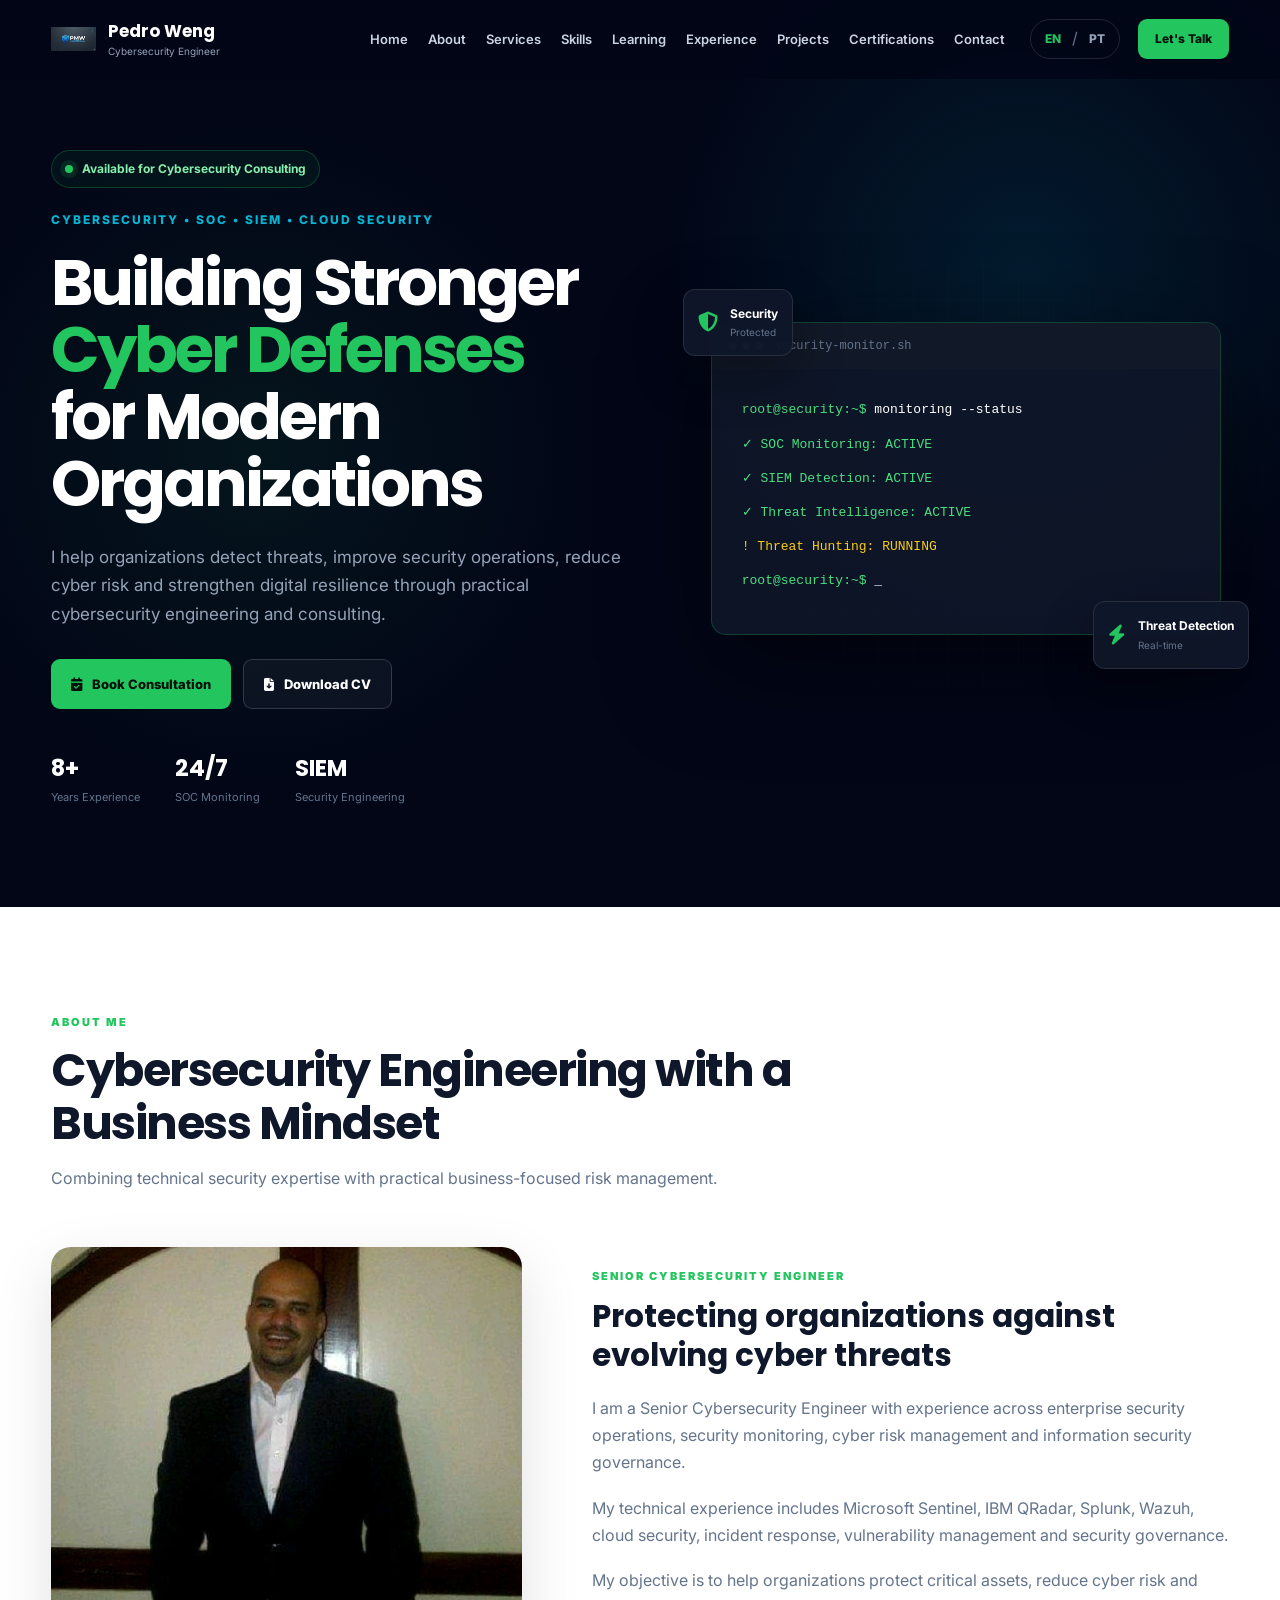
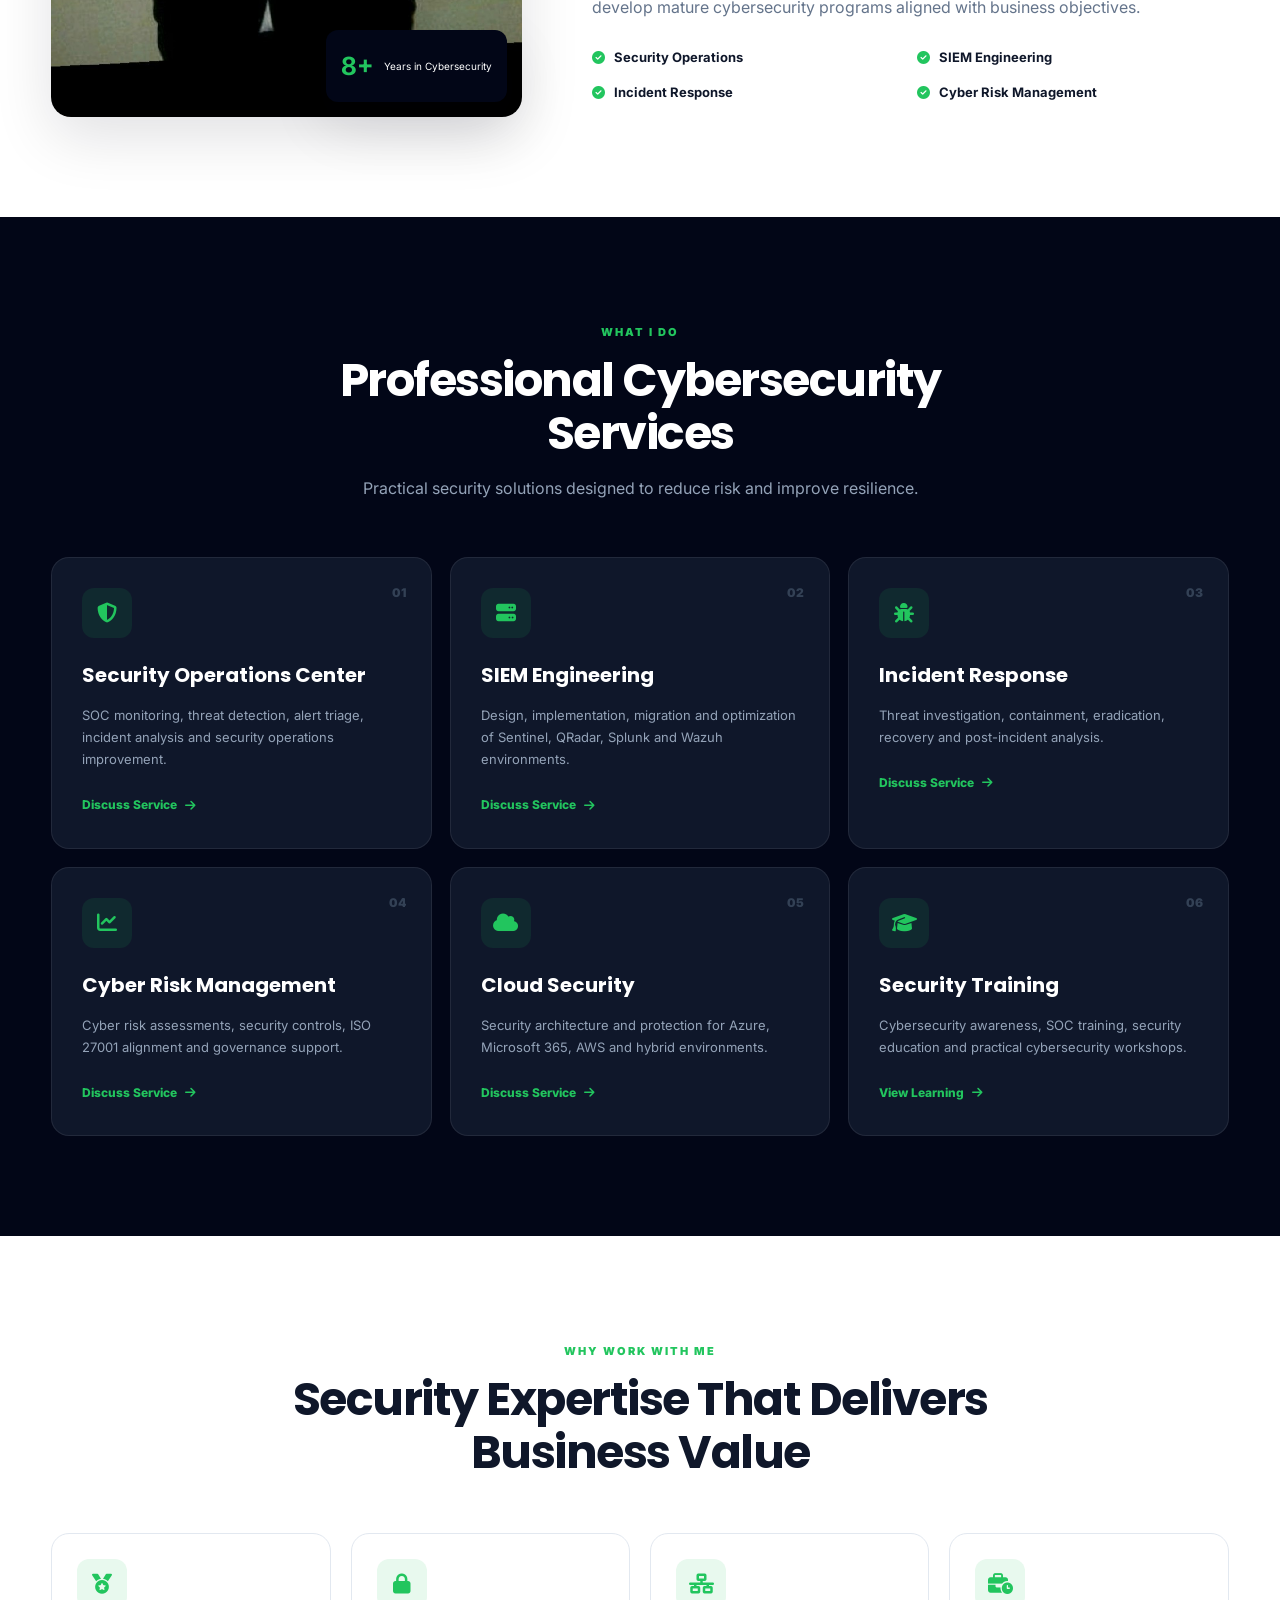
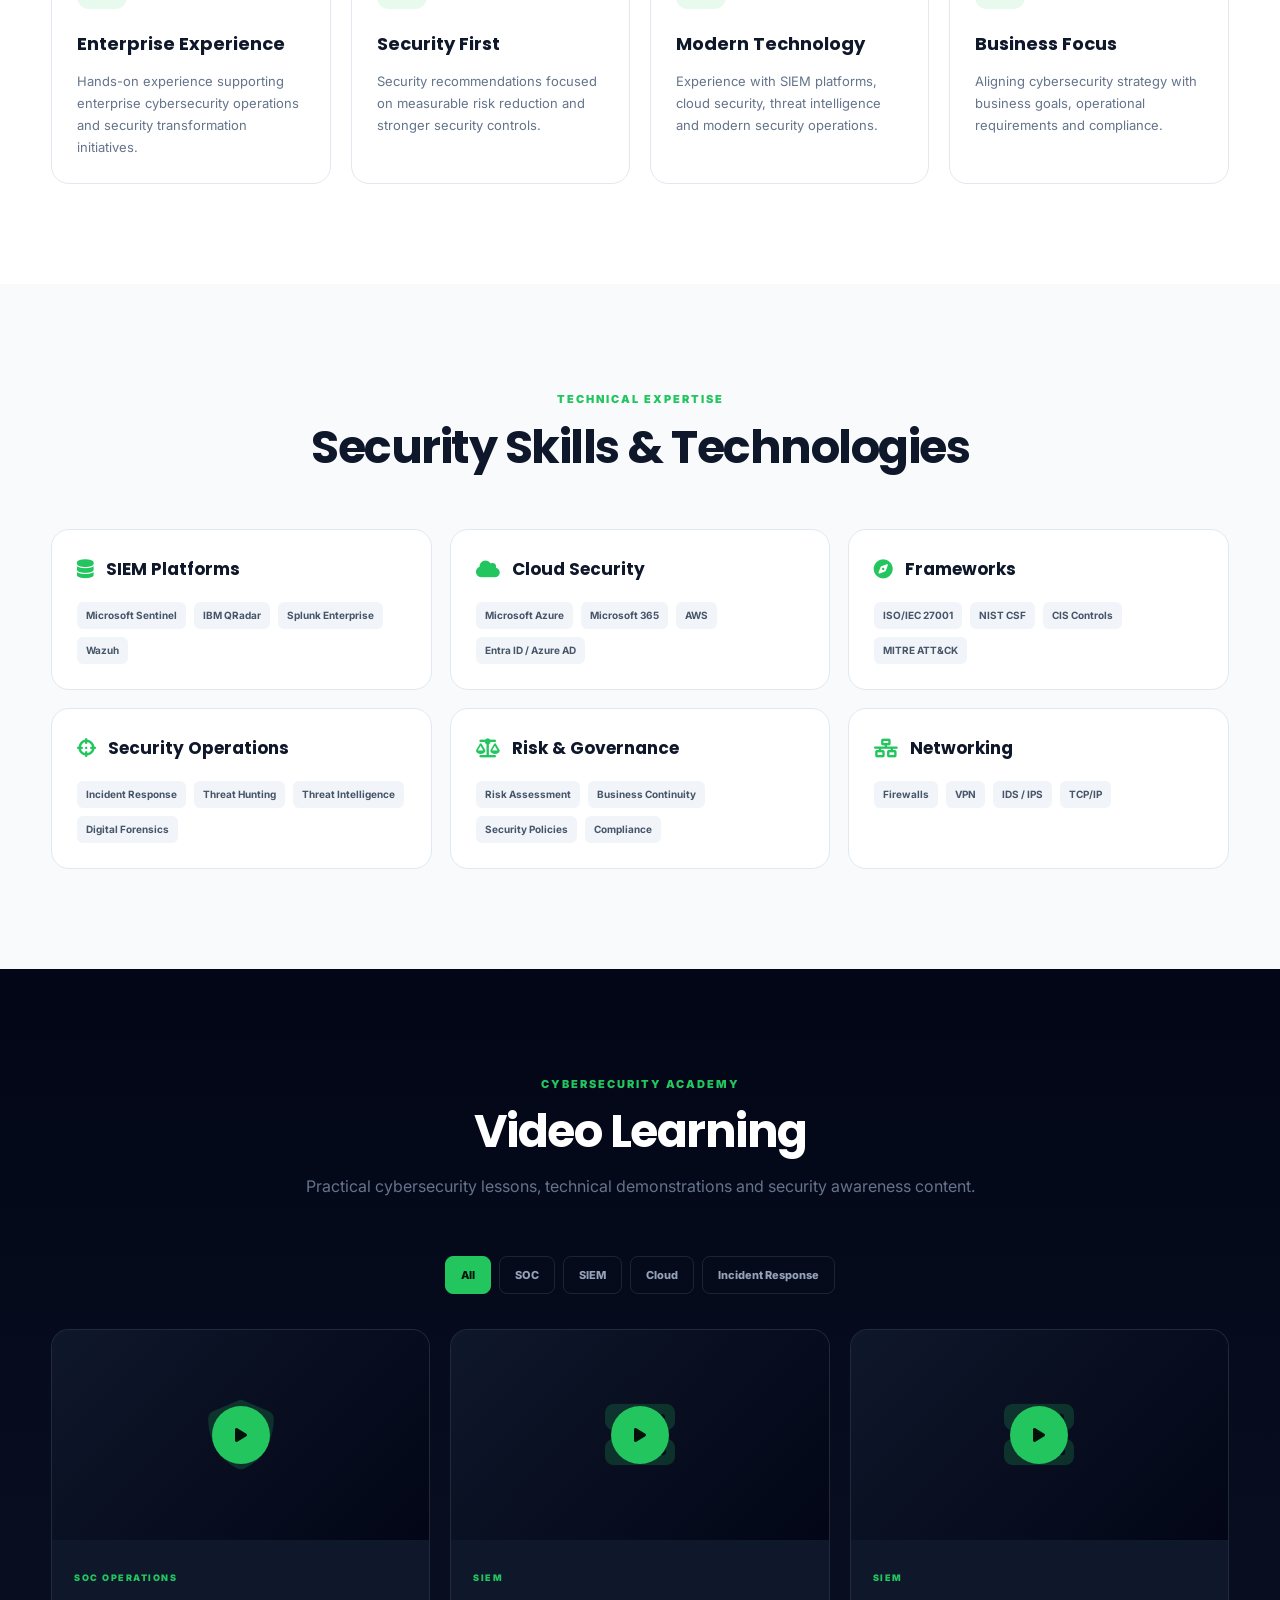
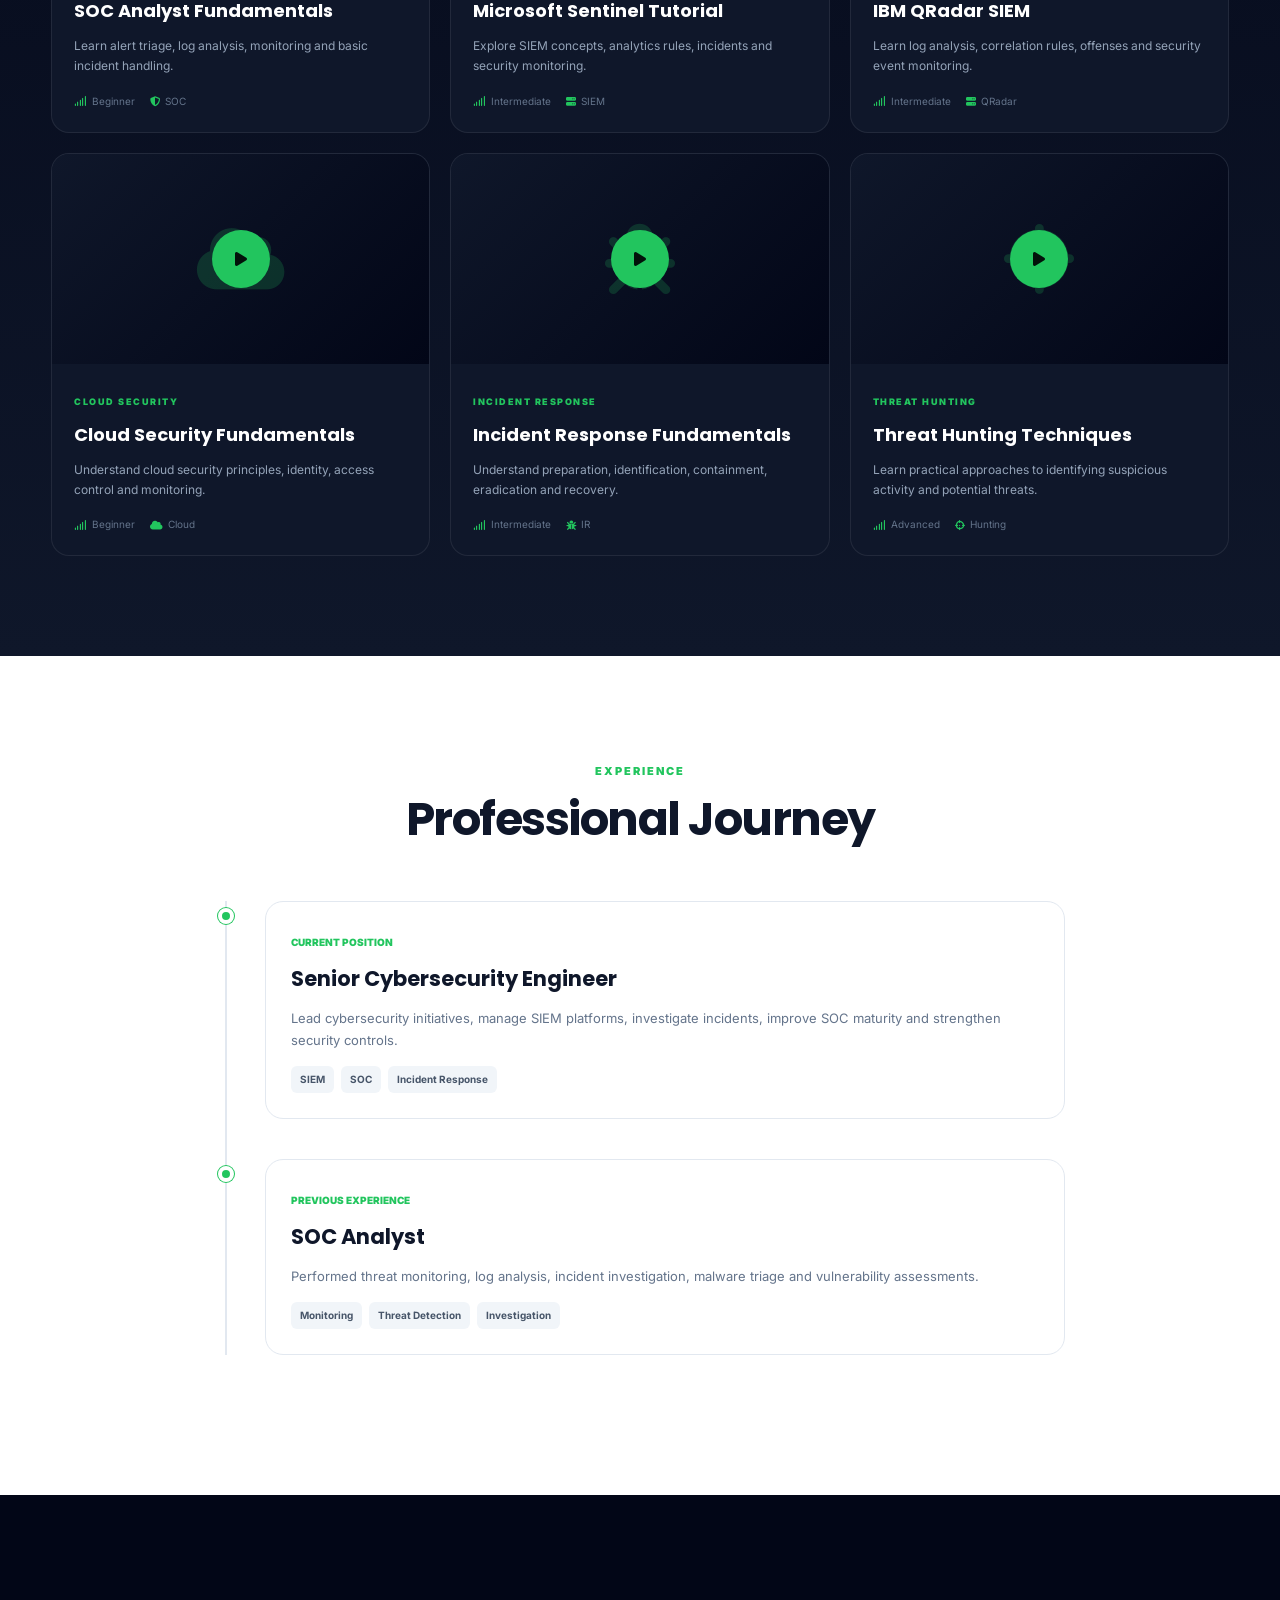
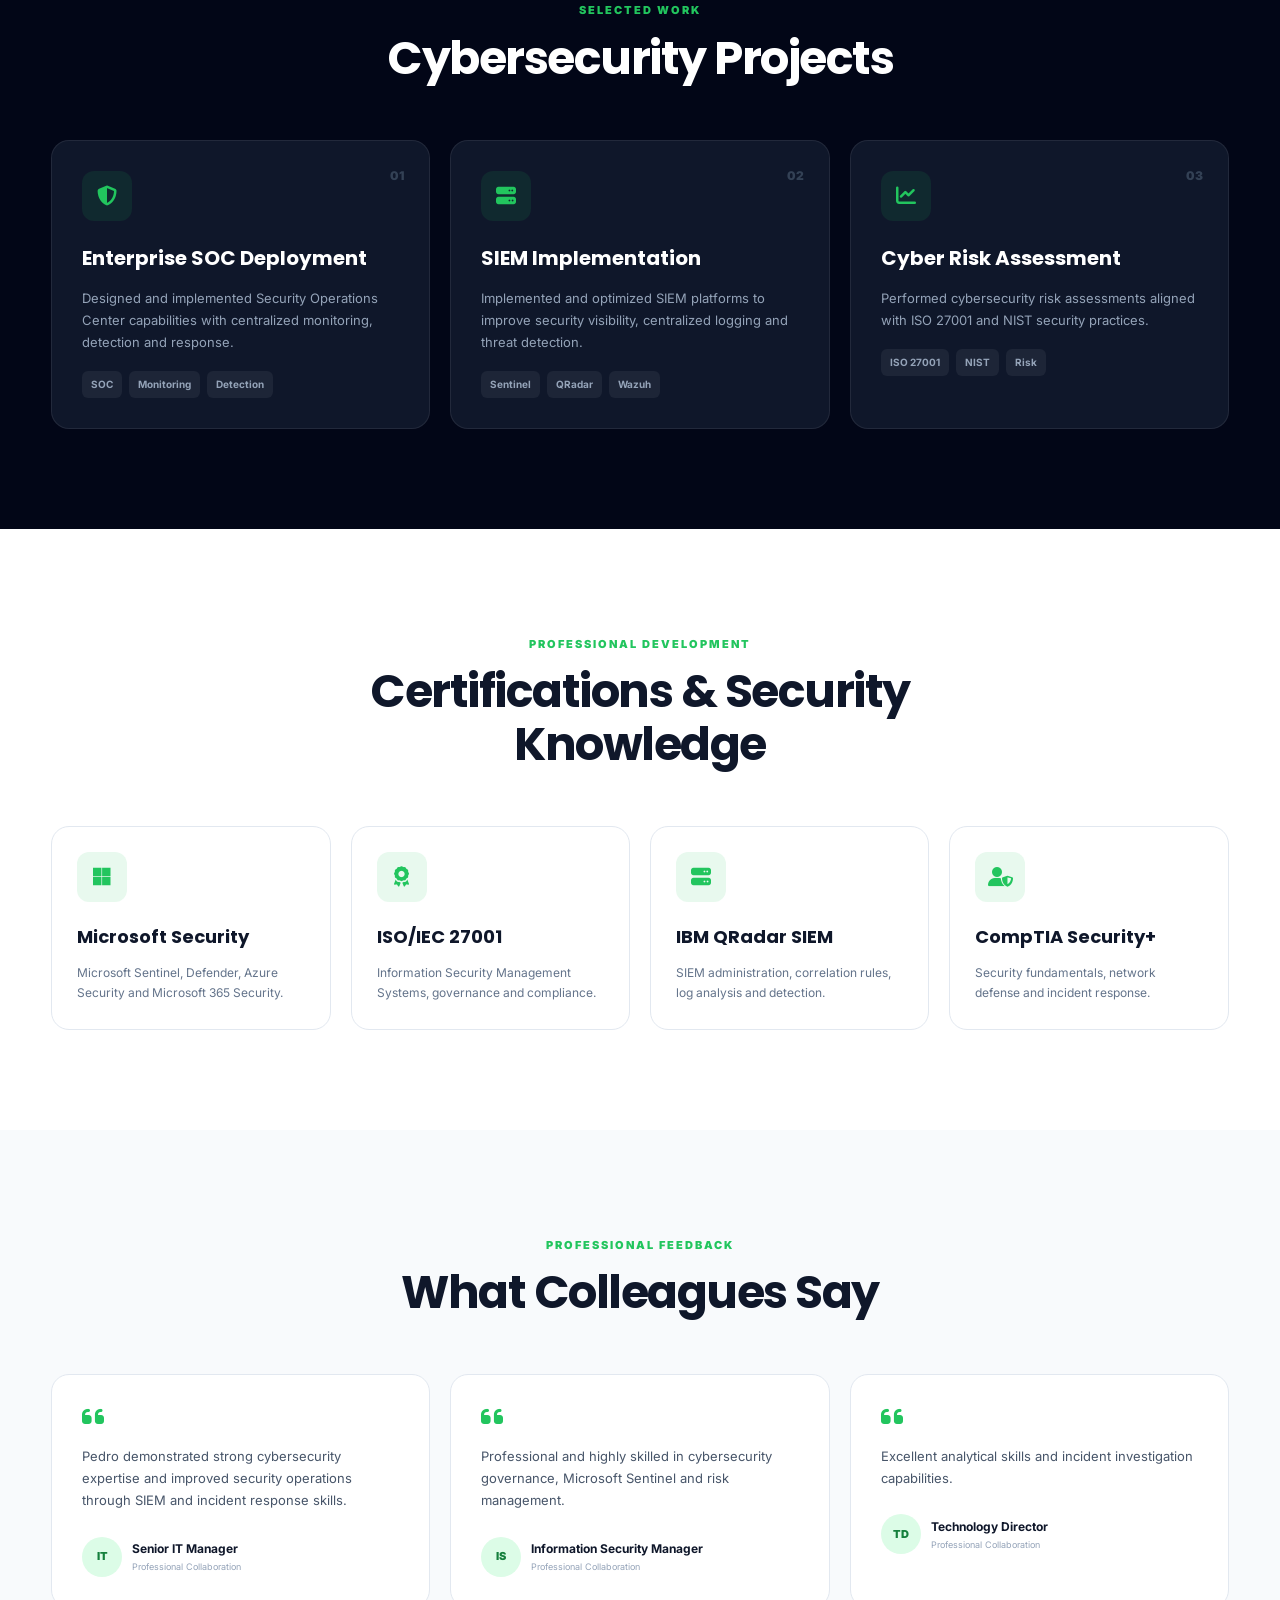
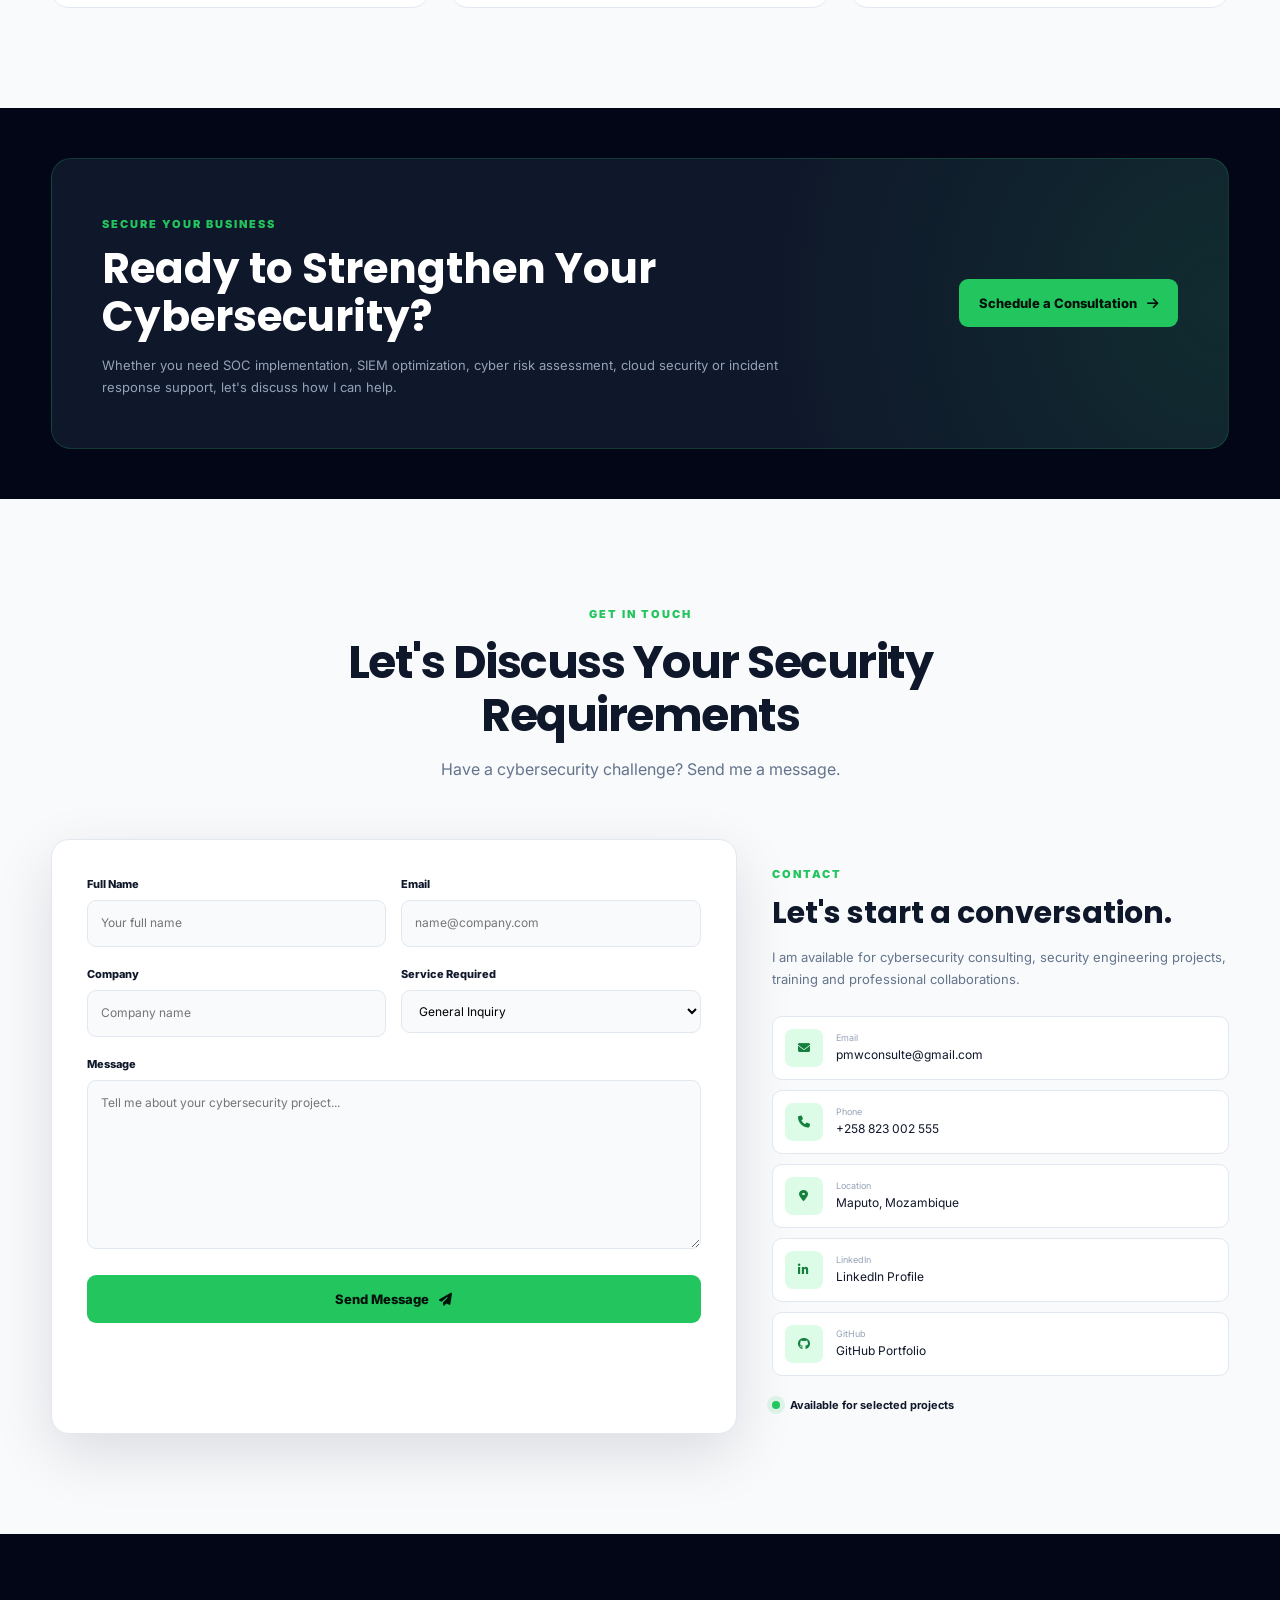
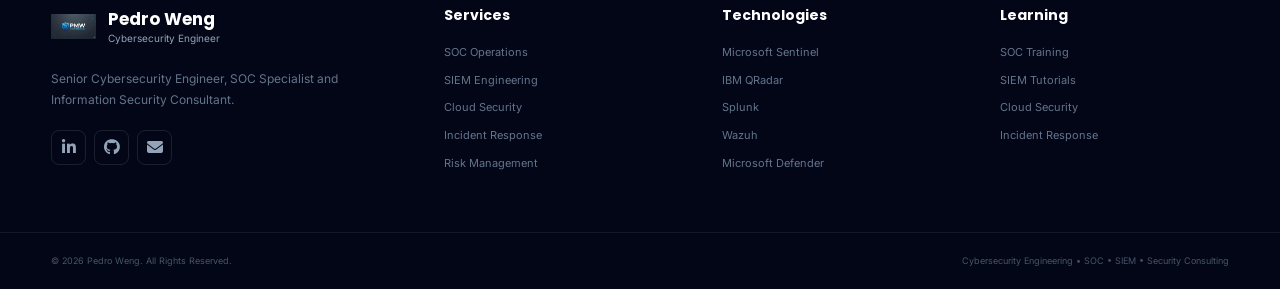
==== commit f57619cd: "Update index.html" ====
--- a/index.html
+++ b/index.html
@@ -1164,7 +1164,7 @@
 
                     <button class="play-button"
                             type="button"
-                            data-video="YOUR_VIDEO_ID_1"
+                            data-video="CT92CnqvqzY"
                             data-title-en="SOC Analyst Fundamentals"
                             data-title-pt="Fundamentos de Analista SOC"
                             aria-label="Play video">
--- a/style.css
+++ b/style.css
@@ -4,47 +4,29 @@
 ===================================================== */
 
 :root {
-    --primary: #00e5ff;
-    --primary-dark: #00b8d4;
-    --secondary: #38bdf8;
-
-    --dark: #020617;
-    --dark-2: #07111f;
-    --dark-3: #0f172a;
-
-    --light: #f8fafc;
+    --bg: #020617;
+    --bg-soft: #0f172a;
+    --bg-light: #f8fafc;
     --white: #ffffff;
-
     --text: #0f172a;
     --text-light: #64748b;
-    --text-dark-light: #94a3b8;
-
+    --text-dark: #cbd5e1;
+    --primary: #22c55e;
+    --primary-dark: #16a34a;
+    --cyan: #06b6d4;
     --border: #e2e8f0;
-    --border-dark: rgba(148, 163, 184, 0.15);
-
-    --success: #22c55e;
-    --warning: #f59e0b;
-    --danger: #ef4444;
+    --dark-border: rgba(255,255,255,.1);
+
+    --container: 1180px;
+
+    --radius: 18px;
 
     --shadow:
-        0 20px 60px rgba(15, 23, 42, 0.12);
-
-    --shadow-dark:
-        0 25px 80px rgba(0, 0, 0, 0.35);
-
-    --radius: 18px;
-    --radius-lg: 28px;
-
-    --container: 1200px;
+        0 20px 60px rgba(2,6,23,.12);
 
     --transition:
-        0.3s ease;
-}
-
-
-/* =====================================================
-   RESET
-===================================================== */
+        all .3s ease;
+}
 
 * {
     margin: 0;
@@ -54,7 +36,6 @@
 
 html {
     scroll-behavior: smooth;
-    scroll-padding-top: 90px;
 }
 
 body {
@@ -65,7 +46,7 @@
     overflow-x: hidden;
 }
 
-body.video-open {
+body.modal-open {
     overflow: hidden;
 }
 
@@ -75,8 +56,8 @@
 }
 
 a {
+    text-decoration: none;
     color: inherit;
-    text-decoration: none;
 }
 
 button,
@@ -90,27 +71,9 @@
     cursor: pointer;
 }
 
-ul {
-    list-style: none;
-}
-
-::selection {
-    background: var(--primary);
-    color: var(--dark);
-}
-
-
-/* =====================================================
-   CONTAINER
-===================================================== */
-
 .container {
-    width: min(
-        calc(100% - 40px),
-        var(--container)
-    );
-
-    margin-inline: auto;
+    width: min(92%, var(--container));
+    margin: auto;
 }
 
 
@@ -123,119 +86,78 @@
     top: 0;
     left: 0;
     width: 100%;
-
     z-index: 1000;
 
-    padding: 16px 0;
-
-    background: rgba(2, 6, 23, 0.72);
-
+    background: rgba(2,6,23,.88);
     backdrop-filter: blur(18px);
-    -webkit-backdrop-filter: blur(18px);
-
-    border-bottom:
-        1px solid rgba(148, 163, 184, 0.08);
+
+    border-bottom: 1px solid transparent;
 
     transition: var(--transition);
 }
 
 .header.scrolled {
-    padding: 10px 0;
-
-    background:
-        rgba(2, 6, 23, 0.94);
-
-    box-shadow:
-        0 10px 40px rgba(0, 0, 0, 0.2);
+    border-bottom-color: rgba(255,255,255,.1);
+    box-shadow: 0 10px 40px rgba(0,0,0,.18);
 }
 
 .nav-container {
+    min-height: 78px;
+
     display: flex;
     align-items: center;
-    justify-content: space-between;
-    gap: 24px;
-}
-
-
-/* =====================================================
-   LOGO
-===================================================== */
+    gap: 25px;
+}
 
 .logo {
-    display: inline-flex;
+    display: flex;
     align-items: center;
     gap: 12px;
 
+    color: white;
+
     flex-shrink: 0;
 }
 
 .logo-img {
-    width: 46px;
-    height: 46px;
-
+    width: 45px;
+    height: 45px;
     object-fit: contain;
-
-    border-radius: 10px;
 }
 
 .logo-text {
     display: flex;
     flex-direction: column;
-
-    line-height: 1.15;
+    line-height: 1.2;
 }
 
 .logo-text strong {
-    color: var(--white);
-
     font-family: "Poppins", sans-serif;
-
-    font-size: 1rem;
-    font-weight: 700;
+    font-size: 17px;
 }
 
 .logo-text span {
+    color: #94a3b8;
+    font-size: 10px;
     margin-top: 3px;
-
-    color: #94a3b8;
-
-    font-size: 0.68rem;
-}
-
-
-/* =====================================================
-   NAVIGATION
-===================================================== */
+}
+
+.nav {
+    margin-left: auto;
+}
 
 .nav ul {
+    list-style: none;
+
     display: flex;
     align-items: center;
-    gap: 22px;
+    gap: 20px;
 }
 
 .nav a {
-    position: relative;
-
     color: #cbd5e1;
-
-    font-size: 0.84rem;
-    font-weight: 500;
-
-    transition: var(--transition);
-}
-
-.nav a::after {
-    content: "";
-
-    position: absolute;
-
-    left: 0;
-    bottom: -7px;
-
-    width: 0;
-    height: 2px;
-
-    background: var(--primary);
+    font-size: 13px;
+    font-weight: 600;
 
     transition: var(--transition);
 }
@@ -244,50 +166,72 @@
     color: var(--primary);
 }
 
-.nav a:hover::after {
-    width: 100%;
+.header-actions {
+    display: flex;
+    align-items: center;
+    gap: 18px;
+}
+
+.language-switcher {
+    display: flex;
+    align-items: center;
+    gap: 6px;
+
+    color: #64748b;
+
+    border: 1px solid rgba(255,255,255,.12);
+    border-radius: 30px;
+    padding: 5px 9px;
+}
+
+.language-btn {
+    border: 0;
+    background: transparent;
+
+    color: #94a3b8;
+
+    font-size: 12px;
+    font-weight: 800;
+
+    padding: 4px 5px;
+
+    transition: var(--transition);
+}
+
+.language-btn:hover,
+.language-btn.active {
+    color: var(--primary);
 }
 
 .nav-cta {
-    display: inline-flex;
-    align-items: center;
-    justify-content: center;
-
-    padding: 10px 18px;
-
-    border: 1px solid var(--primary);
-    border-radius: 999px;
-
-    color: var(--primary);
-
-    font-size: 0.82rem;
-    font-weight: 700;
+    background: var(--primary);
+    color: #02120a !important;
+
+    padding: 10px 17px;
+    border-radius: 9px;
+
+    font-size: 12px;
+    font-weight: 800;
+
+    white-space: nowrap;
 
     transition: var(--transition);
 }
 
 .nav-cta:hover {
-    background: var(--primary);
-    color: var(--dark);
-
-    box-shadow:
-        0 0 25px rgba(0, 229, 255, 0.35);
+    background: #4ade80;
+    transform: translateY(-2px);
 }
 
 .menu-toggle {
     display: none;
 
-    width: 44px;
-    height: 44px;
-
-    border: 1px solid rgba(148, 163, 184, 0.2);
-    border-radius: 10px;
-
-    background: rgba(15, 23, 42, 0.8);
-
-    color: var(--white);
-
-    font-size: 1.1rem;
+    background: transparent;
+    color: white;
+
+    border: 0;
+
+    font-size: 22px;
 }
 
 
@@ -296,48 +240,26 @@
 ===================================================== */
 
 .hero {
-    position: relative;
-
     min-height: 100vh;
 
+    padding: 150px 0 100px;
+
     display: flex;
     align-items: center;
 
-    padding:
-        150px 0
-        90px;
-
-    overflow: hidden;
-
     background:
-        radial-gradient(
-            circle at 15% 30%,
-            rgba(0, 229, 255, 0.12),
-            transparent 32%
-        ),
-        radial-gradient(
-            circle at 85% 65%,
-            rgba(56, 189, 248, 0.08),
-            transparent 30%
-        ),
-        var(--dark);
+        radial-gradient(circle at 80% 30%, rgba(6,182,212,.12), transparent 30%),
+        radial-gradient(circle at 20% 50%, rgba(34,197,94,.08), transparent 30%),
+        var(--bg);
+
+    color: white;
 }
 
 .hero-grid {
     display: grid;
-
-    grid-template-columns:
-        minmax(0, 1.05fr)
-        minmax(0, 0.95fr);
-
+    grid-template-columns: 1.05fr .95fr;
     align-items: center;
-
     gap: 70px;
-}
-
-.hero-content {
-    position: relative;
-    z-index: 2;
 }
 
 .status-badge {
@@ -347,219 +269,154 @@
 
     padding: 8px 13px;
 
-    margin-bottom: 24px;
-
-    border:
-        1px solid rgba(0, 229, 255, 0.22);
-
-    border-radius: 999px;
-
-    background:
-        rgba(0, 229, 255, 0.06);
-
-    color: #cbd5e1;
-
-    font-size: 0.75rem;
+    border: 1px solid rgba(34,197,94,.25);
+    border-radius: 50px;
+
+    background: rgba(34,197,94,.06);
+
+    color: #86efac;
+
+    font-size: 12px;
+    font-weight: 700;
+
+    margin-bottom: 22px;
 }
 
 .status-dot {
     width: 8px;
     height: 8px;
 
+    border-radius: 50%;
+
+    background: var(--primary);
+
+    box-shadow:
+        0 0 0 5px rgba(34,197,94,.12);
+
     flex-shrink: 0;
-
-    border-radius: 50%;
-
-    background: var(--success);
-
-    box-shadow:
-        0 0 12px rgba(34, 197, 94, 0.8);
-
-    animation: pulse 2s infinite;
-}
-
-@keyframes pulse {
-    0%,
-    100% {
-        box-shadow:
-            0 0 0 0 rgba(34, 197, 94, 0.45);
-    }
-
-    50% {
-        box-shadow:
-            0 0 0 8px rgba(34, 197, 94, 0);
-    }
 }
 
 .hero-label {
-    margin-bottom: 16px;
-
-    color: var(--primary);
-
-    font-size: 0.75rem;
-    font-weight: 700;
-
-    letter-spacing: 0.16em;
+    color: var(--cyan);
+
+    font-size: 12px;
+    font-weight: 800;
+    letter-spacing: 2px;
+
+    margin-bottom: 18px;
 }
 
 .hero h1 {
-    max-width: 780px;
-
-    color: var(--white);
-
     font-family: "Poppins", sans-serif;
 
-    font-size:
-        clamp(2.7rem, 6vw, 5.2rem);
-
-    line-height: 1.08;
-
-    letter-spacing: -0.045em;
+    font-size: clamp(42px, 5vw, 72px);
+
+    line-height: 1.05;
+
+    letter-spacing: -3px;
+
+    margin-bottom: 25px;
 }
 
 .hero h1 span {
     display: block;
-
+}
+
+.hero h1 span:nth-child(2) {
     color: var(--primary);
-
-    text-shadow:
-        0 0 30px rgba(0, 229, 255, 0.18);
 }
 
 .hero-description {
-    max-width: 650px;
-
-    margin-top: 26px;
+    max-width: 680px;
 
     color: #94a3b8;
 
-    font-size: 1.03rem;
+    font-size: 17px;
+
+    margin-bottom: 30px;
 }
 
 .hero-buttons {
     display: flex;
     flex-wrap: wrap;
-    gap: 14px;
-
-    margin-top: 34px;
-}
-
-
-/* =====================================================
-   BUTTONS
-===================================================== */
+    gap: 12px;
+
+    margin-bottom: 40px;
+}
 
 .btn {
     display: inline-flex;
     align-items: center;
     justify-content: center;
-
     gap: 10px;
 
-    min-height: 50px;
-
-    padding: 0 22px;
-
-    border-radius: 10px;
-
-    font-size: 0.88rem;
-    font-weight: 700;
+    border: 0;
+
+    padding: 13px 20px;
+
+    border-radius: 9px;
+
+    font-weight: 800;
+    font-size: 13px;
 
     transition: var(--transition);
 }
 
 .btn-primary {
     background: var(--primary);
-    color: var(--dark);
-
-    border: 1px solid var(--primary);
-
-    box-shadow:
-        0 8px 30px rgba(0, 229, 255, 0.18);
+    color: #02120a;
 }
 
 .btn-primary:hover {
-    background: #67efff;
-
-    transform: translateY(-2px);
-
-    box-shadow:
-        0 12px 35px rgba(0, 229, 255, 0.3);
+    background: #4ade80;
+    transform: translateY(-3px);
+    box-shadow: 0 15px 35px rgba(34,197,94,.2);
 }
 
 .btn-secondary {
-    background:
-        rgba(255, 255, 255, 0.02);
-
-    color: var(--white);
-
-    border:
-        1px solid rgba(148, 163, 184, 0.25);
+    color: white;
+    border: 1px solid rgba(255,255,255,.16);
+    background: rgba(255,255,255,.04);
 }
 
 .btn-secondary:hover {
     border-color: var(--primary);
     color: var(--primary);
-
-    transform: translateY(-2px);
+}
+
+.hero-stats {
+    display: flex;
+    flex-wrap: wrap;
+    gap: 35px;
+}
+
+.stat {
+    display: flex;
+    flex-direction: column;
+}
+
+.stat strong {
+    color: white;
+
+    font-family: "Poppins", sans-serif;
+
+    font-size: 23px;
+}
+
+.stat span {
+    color: #64748b;
+    font-size: 11px;
 }
 
 
 /* =====================================================
-   HERO STATS
-===================================================== */
-
-.hero-stats {
-    display: flex;
-    flex-wrap: wrap;
-
-    margin-top: 50px;
-
-    border-top:
-        1px solid rgba(148, 163, 184, 0.15);
-
-    padding-top: 24px;
-}
-
-.stat {
-    min-width: 145px;
-
-    padding-right: 28px;
-    margin-right: 28px;
-
-    border-right:
-        1px solid rgba(148, 163, 184, 0.15);
-}
-
-.stat:last-child {
-    border-right: 0;
-}
-
-.stat strong {
-    display: block;
-
-    color: var(--primary);
-
-    font-family: "Poppins", sans-serif;
-
-    font-size: 1.5rem;
-}
-
-.stat span {
-    color: #94a3b8;
-
-    font-size: 0.73rem;
-}
-
-
-/* =====================================================
-   HERO VISUAL
+   HERO TERMINAL
 ===================================================== */
 
 .hero-visual {
     position: relative;
 
-    min-height: 550px;
+    min-height: 500px;
 
     display: flex;
     align-items: center;
@@ -571,70 +428,48 @@
     inset: 0;
 
     background-image:
-        linear-gradient(
-            rgba(0, 229, 255, 0.06) 1px,
-            transparent 1px
-        ),
-        linear-gradient(
-            90deg,
-            rgba(0, 229, 255, 0.06) 1px,
-            transparent 1px
-        );
-
-    background-size: 38px 38px;
-
-    mask-image:
-        radial-gradient(
-            circle,
-            black 25%,
-            transparent 75%
-        );
-}
-
-
-/* =====================================================
-   TERMINAL CARD
-===================================================== */
+        linear-gradient(rgba(34,197,94,.08) 1px, transparent 1px),
+        linear-gradient(90deg, rgba(34,197,94,.08) 1px, transparent 1px);
+
+    background-size: 35px 35px;
+
+    mask-image: radial-gradient(circle, black, transparent 75%);
+}
 
 .hero-card {
+    width: min(100%, 510px);
+
     position: relative;
     z-index: 2;
 
-    width: min(100%, 500px);
+    border:
+        1px solid rgba(34,197,94,.25);
+
+    border-radius: 15px;
 
     overflow: hidden;
 
-    border:
-        1px solid rgba(0, 229, 255, 0.18);
-
-    border-radius: 18px;
-
-    background:
-        rgba(4, 12, 25, 0.94);
+    background: rgba(15,23,42,.88);
 
     box-shadow:
-        0 25px 70px rgba(0, 0, 0, 0.45),
-        0 0 40px rgba(0, 229, 255, 0.05);
+        0 30px 100px rgba(0,0,0,.5);
+
+    animation: floating 5s ease-in-out infinite;
 }
 
 .terminal-header {
     display: flex;
     align-items: center;
-    gap: 15px;
-
-    padding: 14px 17px;
-
-    background:
-        rgba(255, 255, 255, 0.035);
-
-    border-bottom:
-        1px solid rgba(148, 163, 184, 0.1);
-
-    color: #94a3b8;
+    gap: 12px;
+
+    padding: 13px 17px;
+
+    background: #111827;
+
+    color: #64748b;
 
     font-family: monospace;
-
-    font-size: 0.75rem;
+    font-size: 12px;
 }
 
 .terminal-dots {
@@ -643,34 +478,19 @@
 }
 
 .terminal-dots span {
-    width: 9px;
-    height: 9px;
+    width: 8px;
+    height: 8px;
 
     border-radius: 50%;
 
-    background: #334155;
-}
-
-.terminal-dots span:nth-child(1) {
-    background: #ef4444;
-}
-
-.terminal-dots span:nth-child(2) {
-    background: #f59e0b;
-}
-
-.terminal-dots span:nth-child(3) {
-    background: #22c55e;
+    background: #475569;
 }
 
 .terminal-body {
-    padding: 28px;
-
-    font-family: "Courier New", monospace;
-
-    font-size: 0.78rem;
-
-    color: #cbd5e1;
+    padding: 30px;
+
+    font-family: monospace;
+    font-size: 13px;
 }
 
 .terminal-body p {
@@ -678,7 +498,7 @@
 }
 
 .terminal-green {
-    color: #22c55e;
+    color: #4ade80;
 }
 
 .terminal-success {
@@ -686,69 +506,67 @@
 }
 
 .terminal-warning {
-    color: #fbbf24;
-}
-
-
-/* =====================================================
-   FLOATING CARDS
-===================================================== */
+    color: #facc15;
+}
 
 .floating-card {
     position: absolute;
-    z-index: 4;
+    z-index: 3;
 
     display: flex;
     align-items: center;
     gap: 12px;
 
-    padding: 15px 17px;
-
-    border:
-        1px solid rgba(0, 229, 255, 0.18);
-
-    border-radius: 14px;
-
-    background:
-        rgba(2, 6, 23, 0.88);
-
-    backdrop-filter: blur(12px);
-
-    box-shadow:
-        0 20px 40px rgba(0, 0, 0, 0.35);
-}
-
-.floating-card > i {
+    padding: 14px;
+
+    background: rgba(15,23,42,.95);
+
+    border: 1px solid rgba(255,255,255,.1);
+
+    border-radius: 12px;
+
+    box-shadow: 0 20px 50px rgba(0,0,0,.3);
+
+    animation: floating 4s ease-in-out infinite;
+}
+
+.floating-card i {
     color: var(--primary);
-
-    font-size: 1.25rem;
-}
-
-.floating-card div {
-    display: flex;
-    flex-direction: column;
+    font-size: 20px;
+}
+
+.floating-card strong,
+.floating-card span {
+    display: block;
 }
 
 .floating-card strong {
-    color: var(--white);
-
-    font-size: 0.8rem;
+    font-size: 12px;
 }
 
 .floating-card span {
     color: #64748b;
-
-    font-size: 0.65rem;
+    font-size: 10px;
 }
 
 .card-one {
     top: 12%;
-    left: 0;
+    left: -20px;
 }
 
 .card-two {
-    right: 0;
-    bottom: 13%;
+    bottom: 12%;
+    right: -20px;
+}
+
+@keyframes floating {
+    0%,100% {
+        transform: translateY(0);
+    }
+
+    50% {
+        transform: translateY(-10px);
+    }
 }
 
 
@@ -757,65 +575,55 @@
 ===================================================== */
 
 .section {
-    padding: 110px 0;
-
-    background: var(--white);
-}
-
-.section-dark {
-    background:
-        linear-gradient(
-            180deg,
-            #020617,
-            #07111f
-        );
-
-    color: var(--white);
+    padding: 100px 0;
 }
 
 .section-light {
     background: #f8fafc;
 }
 
+.section-dark {
+    background: var(--bg);
+    color: white;
+}
+
 .section-heading {
-    max-width: 760px;
-
-    margin-bottom: 60px;
+    max-width: 750px;
+    margin-bottom: 55px;
 }
 
 .section-heading.centered {
-    margin-inline: auto;
-
     text-align: center;
+    margin-left: auto;
+    margin-right: auto;
 }
 
 .section-tag {
+    color: var(--primary);
+
+    font-size: 11px;
+    font-weight: 900;
+
+    letter-spacing: 2px;
+
     display: inline-block;
 
     margin-bottom: 12px;
-
-    color: var(--primary);
-
-    font-size: 0.7rem;
-    font-weight: 800;
-
-    letter-spacing: 0.16em;
 }
 
 .section-heading h2 {
     font-family: "Poppins", sans-serif;
 
-    font-size:
-        clamp(2rem, 4vw, 3.25rem);
+    font-size: clamp(30px, 4vw, 46px);
 
     line-height: 1.15;
 
-    letter-spacing: -0.035em;
+    letter-spacing: -1.5px;
+
+    margin-bottom: 15px;
 }
 
 .section-heading p {
-    margin-top: 15px;
-
     color: var(--text-light);
 }
 
@@ -830,179 +638,76 @@
 
 .about-grid {
     display: grid;
-
-    grid-template-columns:
-        minmax(0, 0.85fr)
-        minmax(0, 1.15fr);
-
+    grid-template-columns: .85fr 1.15fr;
+    gap: 70px;
     align-items: center;
-
-    gap: 80px;
-}
-
-
-/* =====================================================
-   PROFILE IMAGE - FIXED
-===================================================== */
-
-.about-image {
-    width: 100%;
 }
 
 .image-frame {
     position: relative;
-
-    width: min(100%, 480px);
-
-    height: 570px;
-
-    margin-inline: auto;
-
-    padding: 0;
-
-    overflow: visible;
-
-    border:
-        1px solid rgba(0, 229, 255, 0.28);
-
-    border-radius: 26px;
-
-    background:
-        linear-gradient(
-            145deg,
-            #ffffff,
-            #f1f5f9
-        );
-
-    box-shadow:
-        20px 25px 60px rgba(15, 23, 42, 0.13);
-
-    transform: rotate(-2deg);
-
-    transition:
-        transform 0.4s ease,
-        box-shadow 0.4s ease;
-}
-
-.image-frame:hover {
-    transform: rotate(0deg) translateY(-5px);
-
-    box-shadow:
-        20px 30px 70px rgba(15, 23, 42, 0.18);
-}
-
-
-/*
-   IMPORTANT:
-
-   The actual file is:
-
-   profile.jpg
-
-   Therefore the HTML uses:
-
-   <img src="profile.jpg">
-
-   This CSS makes the image fill the frame correctly.
-*/
+}
 
 .profile-image {
-    position: absolute;
-
-    top: 10px;
-    left: 10px;
-
-    width: calc(100% - 20px);
-    height: calc(100% - 20px);
-
-    display: block;
+    width: 100%;
+    max-width: 480px;
+
+    border-radius: 20px;
 
     object-fit: cover;
-    object-position: center center;
-
-    border-radius: 21px;
-
-    background: #e2e8f0;
-
-    box-shadow:
-        0 10px 35px rgba(15, 23, 42, 0.08);
-}
-
-
-/* =====================================================
-   EXPERIENCE BADGE
-===================================================== */
+
+    box-shadow: var(--shadow);
+}
 
 .experience-badge {
     position: absolute;
 
-    right: -22px;
-    bottom: 48px;
-
-    z-index: 5;
+    right: 15px;
+    bottom: 15px;
 
     display: flex;
     align-items: center;
-    gap: 12px;
-
-    min-width: 170px;
-
-    padding: 18px 20px;
-
-    border-radius: 16px;
-
-    background:
-        #020617;
-
+    gap: 10px;
+
+    padding: 15px;
+
+    background: var(--bg);
     color: white;
 
-    box-shadow:
-        0 20px 40px rgba(2, 6, 23, 0.25);
+    border-radius: 12px;
+
+    box-shadow: var(--shadow);
 }
 
 .experience-badge strong {
     color: var(--primary);
-
+    font-size: 25px;
+}
+
+.experience-badge span {
+    font-size: 10px;
+    line-height: 1.3;
+}
+
+.about-content h3 {
     font-family: "Poppins", sans-serif;
 
-    font-size: 1.7rem;
-
-    line-height: 1;
-}
-
-.experience-badge span {
-    color: white;
-
-    font-size: 0.7rem;
-    font-weight: 600;
-
-    line-height: 1.35;
-}
-
-.about-content h3 {
+    font-size: 31px;
+    line-height: 1.25;
+
+    margin-bottom: 20px;
+}
+
+.about-content p {
+    color: var(--text-light);
     margin-bottom: 18px;
-
-    font-family: "Poppins", sans-serif;
-
-    font-size: 1.8rem;
-
-    line-height: 1.25;
-}
-
-.about-content p {
-    margin-bottom: 17px;
-
-    color: var(--text-light);
 }
 
 .about-points {
     display: grid;
-
     grid-template-columns: 1fr 1fr;
-
-    gap: 12px;
-
-    margin-top: 28px;
+    gap: 13px;
+
+    margin-top: 25px;
 }
 
 .about-points div {
@@ -1010,14 +715,12 @@
     align-items: center;
     gap: 9px;
 
-    color: var(--text);
-
-    font-size: 0.85rem;
-    font-weight: 600;
+    font-size: 13px;
+    font-weight: 700;
 }
 
 .about-points i {
-    color: var(--primary-dark);
+    color: var(--primary);
 }
 
 
@@ -1031,7 +734,7 @@
     grid-template-columns:
         repeat(3, 1fr);
 
-    gap: 22px;
+    gap: 18px;
 }
 
 .service-card {
@@ -1039,90 +742,76 @@
 
     padding: 30px;
 
-    min-height: 330px;
-
-    border:
-        1px solid rgba(148, 163, 184, 0.12);
+    background: #0f172a;
+
+    border: 1px solid rgba(255,255,255,.08);
 
     border-radius: var(--radius);
-
-    background:
-        rgba(255, 255, 255, 0.025);
 
     transition: var(--transition);
 }
 
 .service-card:hover {
     transform: translateY(-7px);
-
-    border-color:
-        rgba(0, 229, 255, 0.35);
-
-    background:
-        rgba(0, 229, 255, 0.035);
-
-    box-shadow:
-        0 25px 50px rgba(0, 0, 0, 0.22);
-}
-
-.service-icon {
-    width: 55px;
-    height: 55px;
+    border-color: rgba(34,197,94,.4);
+}
+
+.service-icon,
+.feature-icon,
+.project-icon,
+.cert-icon {
+    width: 50px;
+    height: 50px;
 
     display: grid;
     place-items: center;
 
-    margin-bottom: 22px;
-
-    border-radius: 14px;
-
-    background:
-        rgba(0, 229, 255, 0.09);
+    border-radius: 12px;
+
+    background: rgba(34,197,94,.1);
 
     color: var(--primary);
 
-    font-size: 1.3rem;
+    font-size: 20px;
+
+    margin-bottom: 20px;
 }
 
 .service-number {
     position: absolute;
 
+    right: 25px;
     top: 25px;
-    right: 25px;
-
-    color: rgba(148, 163, 184, 0.3);
-
-    font-size: 0.75rem;
-    font-weight: 800;
+
+    color: #334155;
+
+    font-size: 12px;
+    font-weight: 900;
 }
 
 .service-card h3 {
+    font-family: "Poppins", sans-serif;
+    font-size: 20px;
+
     margin-bottom: 12px;
-
-    color: white;
-
-    font-family: "Poppins", sans-serif;
-
-    font-size: 1.15rem;
 }
 
 .service-card p {
     color: #94a3b8;
-
-    font-size: 0.84rem;
+    font-size: 13px;
+
+    margin-bottom: 20px;
 }
 
 .service-card a {
+    color: var(--primary);
+
+    font-size: 12px;
+    font-weight: 800;
+
     display: inline-flex;
     align-items: center;
     gap: 8px;
-
-    margin-top: 22px;
-
-    color: var(--primary);
-
-    font-size: 0.78rem;
-    font-weight: 700;
 }
 
 
@@ -1132,61 +821,35 @@
 
 .features-grid {
     display: grid;
-
-    grid-template-columns:
-        repeat(4, 1fr);
-
-    gap: 24px;
+    grid-template-columns: repeat(4,1fr);
+    gap: 20px;
 }
 
 .feature {
-    padding: 28px;
-
-    border:
-        1px solid var(--border);
-
+    padding: 25px;
+
+    border: 1px solid var(--border);
     border-radius: var(--radius);
-
-    background: white;
 
     transition: var(--transition);
 }
 
 .feature:hover {
     transform: translateY(-5px);
-
     box-shadow: var(--shadow);
 }
 
-.feature-icon {
-    width: 50px;
-    height: 50px;
-
-    display: grid;
-    place-items: center;
-
-    margin-bottom: 18px;
-
-    border-radius: 13px;
-
-    background:
-        rgba(0, 229, 255, 0.1);
-
-    color: var(--primary-dark);
-}
-
 .feature h3 {
+    font-family: "Poppins", sans-serif;
+
+    font-size: 18px;
+
     margin-bottom: 10px;
-
-    font-family: "Poppins", sans-serif;
-
-    font-size: 1rem;
 }
 
 .feature p {
     color: var(--text-light);
-
-    font-size: 0.8rem;
+    font-size: 13px;
 }
 
 
@@ -1196,32 +859,24 @@
 
 .skills-grid {
     display: grid;
-
-    grid-template-columns:
-        repeat(3, 1fr);
-
-    gap: 20px;
+    grid-template-columns: repeat(3,1fr);
+    gap: 18px;
 }
 
 .skill-card {
-    padding: 28px;
-
-    border:
-        1px solid var(--border);
+    background: white;
+
+    border: 1px solid var(--border);
 
     border-radius: var(--radius);
 
-    background: white;
+    padding: 25px;
 
     transition: var(--transition);
 }
 
 .skill-card:hover {
     transform: translateY(-5px);
-
-    border-color:
-        rgba(0, 184, 212, 0.35);
-
     box-shadow: var(--shadow);
 }
 
@@ -1230,19 +885,17 @@
     align-items: center;
     gap: 12px;
 
-    margin-bottom: 22px;
+    margin-bottom: 18px;
 }
 
 .skill-title i {
-    color: var(--primary-dark);
-
-    font-size: 1.15rem;
+    color: var(--primary);
+    font-size: 19px;
 }
 
 .skill-title h3 {
     font-family: "Poppins", sans-serif;
-
-    font-size: 1rem;
+    font-size: 17px;
 }
 
 .skill-list {
@@ -1251,22 +904,24 @@
     gap: 8px;
 }
 
-.skill-list span {
-    padding: 6px 9px;
-
-    border-radius: 7px;
+.skill-list span,
+.project-tags span,
+.timeline-tags span {
+    padding: 5px 9px;
+
+    border-radius: 6px;
 
     background: #f1f5f9;
 
     color: #475569;
 
-    font-size: 0.68rem;
-    font-weight: 600;
+    font-size: 10px;
+    font-weight: 700;
 }
 
 
 /* =====================================================
-   VIDEO SECTION
+   VIDEO
 ===================================================== */
 
 .video-section {
@@ -1274,39 +929,34 @@
         linear-gradient(
             180deg,
             #020617,
-            #07111f
+            #0f172a
         );
 
     color: white;
-}
-
-.video-section .section-heading p {
-    color: #94a3b8;
 }
 
 .video-filters {
     display: flex;
     flex-wrap: wrap;
     justify-content: center;
-    gap: 10px;
+    gap: 8px;
 
     margin-bottom: 35px;
 }
 
 .video-filter {
-    padding: 9px 17px;
-
-    border:
-        1px solid rgba(148, 163, 184, 0.2);
-
-    border-radius: 999px;
+    border: 1px solid rgba(255,255,255,.1);
 
     background: transparent;
 
     color: #94a3b8;
 
-    font-size: 0.75rem;
-    font-weight: 700;
+    padding: 9px 15px;
+
+    border-radius: 8px;
+
+    font-size: 11px;
+    font-weight: 800;
 
     transition: var(--transition);
 }
@@ -1314,208 +964,131 @@
 .video-filter:hover,
 .video-filter.active {
     background: var(--primary);
-
+    color: #02120a;
     border-color: var(--primary);
-
-    color: var(--dark);
 }
 
 .video-grid {
     display: grid;
-
-    grid-template-columns:
-        repeat(3, 1fr);
-
-    gap: 22px;
+    grid-template-columns: repeat(3,1fr);
+    gap: 20px;
 }
 
 .video-card {
     overflow: hidden;
 
     border:
-        1px solid rgba(148, 163, 184, 0.12);
+        1px solid rgba(255,255,255,.08);
 
     border-radius: var(--radius);
 
-    background:
-        rgba(255, 255, 255, 0.035);
-
-    transition:
-        opacity 0.25s ease,
-        transform 0.25s ease;
+    background: #0f172a;
+
+    transition: var(--transition);
 }
 
 .video-card:hover {
-    transform: translateY(-5px);
-
-    border-color:
-        rgba(0, 229, 255, 0.3);
-}
-
-.video-card.video-hidden {
-    opacity: 0;
-    transform: scale(0.96);
-}
-
-
-/* =====================================================
-   VIDEO THUMBNAILS
-===================================================== */
+    transform: translateY(-6px);
+    border-color: rgba(34,197,94,.4);
+}
+
+.video-card.hidden {
+    display: none;
+}
 
 .video-thumbnail {
+    min-height: 210px;
+
     position: relative;
 
-    height: 210px;
-
     display: grid;
     place-items: center;
 
-    overflow: hidden;
-
-    color: rgba(255, 255, 255, 0.85);
-
-    font-size: 4rem;
-}
-
-.video-soc {
     background:
         linear-gradient(
             135deg,
             #0f172a,
-            #075985
+            #020617
         );
-}
-
-.video-siem {
-    background:
-        linear-gradient(
-            135deg,
-            #172554,
-            #0369a1
-        );
-}
-
-.video-qradar {
-    background:
-        linear-gradient(
-            135deg,
-            #312e81,
-            #0e7490
-        );
-}
-
-.video-cloud {
-    background:
-        linear-gradient(
-            135deg,
-            #0c4a6e,
-            #0891b2
-        );
-}
-
-.video-incident {
-    background:
-        linear-gradient(
-            135deg,
-            #450a0a,
-            #991b1b
-        );
-}
-
-.video-hunting {
-    background:
-        linear-gradient(
-            135deg,
-            #172554,
-            #166534
-        );
+
+    overflow: hidden;
+}
+
+.video-thumbnail > i {
+    color: rgba(34,197,94,.2);
+    font-size: 70px;
 }
 
 .play-button {
     position: absolute;
 
-    top: 50%;
-    left: 50%;
-
-    width: 60px;
-    height: 60px;
+    width: 58px;
+    height: 58px;
+
+    border: 0;
+    border-radius: 50%;
+
+    background: var(--primary);
+
+    color: #02120a;
 
     display: grid;
     place-items: center;
 
-    transform:
-        translate(-50%, -50%);
-
-    border:
-        1px solid rgba(255, 255, 255, 0.4);
-
-    border-radius: 50%;
-
-    background:
-        rgba(2, 6, 23, 0.72);
-
-    color: white;
-
-    font-size: 1rem;
-
     transition: var(--transition);
 }
 
 .play-button:hover {
-    background: var(--primary);
-
-    color: var(--dark);
-
-    transform:
-        translate(-50%, -50%)
-        scale(1.08);
-
-    box-shadow:
-        0 0 30px rgba(0, 229, 255, 0.4);
+    transform: scale(1.12);
+    background: white;
 }
 
 .video-content {
-    padding: 23px;
+    padding: 22px;
 }
 
 .video-category {
     color: var(--primary);
 
-    font-size: 0.65rem;
-    font-weight: 800;
-
-    letter-spacing: 0.12em;
+    font-size: 9px;
+    font-weight: 900;
+
+    letter-spacing: 1.5px;
 }
 
 .video-content h3 {
-    margin: 8px 0;
-
     font-family: "Poppins", sans-serif;
 
-    font-size: 1.1rem;
+    font-size: 18px;
+
+    margin: 7px 0 9px;
 }
 
 .video-content p {
     color: #94a3b8;
 
-    font-size: 0.78rem;
+    font-size: 12px;
+
+    margin-bottom: 16px;
 }
 
 .video-meta {
     display: flex;
-    gap: 18px;
-
-    margin-top: 18px;
+    gap: 15px;
 
     color: #64748b;
 
-    font-size: 0.68rem;
+    font-size: 10px;
 }
 
 .video-meta span {
-    display: flex;
+    display: inline-flex;
     align-items: center;
-    gap: 6px;
+    gap: 5px;
+}
+
+.video-meta i {
+    color: var(--primary);
 }
 
 
@@ -1524,13 +1097,11 @@
 ===================================================== */
 
 .timeline {
+    max-width: 850px;
+
+    margin: auto;
+
     position: relative;
-
-    max-width: 850px;
-
-    margin-inline: auto;
-
-    padding-left: 40px;
 }
 
 .timeline::before {
@@ -1538,100 +1109,78 @@
 
     position: absolute;
 
-    left: 8px;
     top: 0;
     bottom: 0;
+    left: 10px;
 
     width: 2px;
 
-    background:
-        linear-gradient(
-            var(--primary),
-            rgba(0, 229, 255, 0)
-        );
+    background: var(--border);
 }
 
 .timeline-item {
     position: relative;
 
-    margin-bottom: 45px;
+    padding-left: 50px;
+
+    margin-bottom: 40px;
 }
 
 .timeline-dot {
     position: absolute;
 
-    left: -39px;
-    top: 8px;
+    left: 3px;
+    top: 7px;
 
     width: 16px;
     height: 16px;
 
-    border: 3px solid white;
+    background: var(--primary);
+
+    border: 4px solid white;
 
     border-radius: 50%;
 
-    background: var(--primary);
-
-    box-shadow:
-        0 0 20px rgba(0, 229, 255, 0.6);
+    box-shadow: 0 0 0 1px var(--primary);
 }
 
 .timeline-content {
-    padding: 28px;
-
-    border:
-        1px solid var(--border);
+    padding: 25px;
+
+    border: 1px solid var(--border);
 
     border-radius: var(--radius);
-
-    background: white;
-
-    box-shadow:
-        0 10px 35px rgba(15, 23, 42, 0.05);
 }
 
 .timeline-date {
-    color: var(--primary-dark);
-
-    font-size: 0.7rem;
-    font-weight: 800;
+    color: var(--primary);
+
+    font-size: 10px;
+    font-weight: 900;
 
     text-transform: uppercase;
 }
 
 .timeline-content h3 {
+    font-family: "Poppins", sans-serif;
+
+    font-size: 21px;
+
     margin: 7px 0 10px;
-
-    font-family: "Poppins", sans-serif;
 }
 
 .timeline-content p {
     color: var(--text-light);
 
-    font-size: 0.85rem;
-}
-
-.timeline-tags,
-.project-tags {
+    font-size: 13px;
+
+    margin-bottom: 15px;
+}
+
+.timeline-tags {
     display: flex;
     flex-wrap: wrap;
     gap: 7px;
-
-    margin-top: 17px;
-}
-
-.timeline-tags span,
-.project-tags span {
-    padding: 5px 9px;
-
-    border-radius: 6px;
-
-    background: #f1f5f9;
-
-    color: #475569;
-
-    font-size: 0.65rem;
-    font-weight: 700;
 }
 
 
@@ -1641,36 +1190,27 @@
 
 .projects-grid {
     display: grid;
-
-    grid-template-columns:
-        repeat(3, 1fr);
-
-    gap: 22px;
+    grid-template-columns: repeat(3,1fr);
+    gap: 20px;
 }
 
 .project-card {
     position: relative;
 
-    padding: 32px;
-
-    min-height: 350px;
-
-    border:
-        1px solid rgba(148, 163, 184, 0.12);
+    padding: 30px;
+
+    border: 1px solid rgba(255,255,255,.08);
 
     border-radius: var(--radius);
 
-    background:
-        rgba(255, 255, 255, 0.025);
+    background: #0f172a;
 
     transition: var(--transition);
 }
 
 .project-card:hover {
     transform: translateY(-6px);
-
-    border-color:
-        rgba(0, 229, 255, 0.35);
+    border-color: rgba(34,197,94,.4);
 }
 
 .project-number {
@@ -1679,44 +1219,37 @@
     top: 25px;
     right: 25px;
 
-    color:
-        rgba(148, 163, 184, 0.3);
-
-    font-size: 0.75rem;
-    font-weight: 800;
-}
-
-.project-icon {
-    width: 58px;
-    height: 58px;
-
-    display: grid;
-    place-items: center;
-
-    margin-bottom: 25px;
-
-    border-radius: 14px;
-
-    background:
-        rgba(0, 229, 255, 0.08);
-
-    color: var(--primary);
-
-    font-size: 1.3rem;
+    color: #334155;
+
+    font-size: 12px;
+    font-weight: 900;
 }
 
 .project-card h3 {
+    font-family: "Poppins", sans-serif;
+
+    font-size: 20px;
+
     margin-bottom: 12px;
-
-    color: white;
-
-    font-family: "Poppins", sans-serif;
 }
 
 .project-card p {
     color: #94a3b8;
 
-    font-size: 0.82rem;
+    font-size: 13px;
+
+    margin-bottom: 18px;
+}
+
+.project-tags {
+    display: flex;
+    flex-wrap: wrap;
+    gap: 7px;
+}
+
+.section-dark .project-tags span {
+    background: rgba(255,255,255,.06);
+    color: #94a3b8;
 }
 
 
@@ -1726,65 +1259,36 @@
 
 .certifications-grid {
     display: grid;
-
-    grid-template-columns:
-        repeat(4, 1fr);
-
+    grid-template-columns: repeat(4,1fr);
     gap: 20px;
 }
 
 .cert-card {
-    padding: 28px;
-
-    border:
-        1px solid var(--border);
+    padding: 25px;
+
+    border: 1px solid var(--border);
 
     border-radius: var(--radius);
-
-    background: white;
-
-    text-align: center;
 
     transition: var(--transition);
 }
 
 .cert-card:hover {
     transform: translateY(-5px);
-
     box-shadow: var(--shadow);
 }
 
-.cert-icon {
-    width: 60px;
-    height: 60px;
-
-    display: grid;
-    place-items: center;
-
-    margin: 0 auto 18px;
-
-    border-radius: 16px;
-
-    background:
-        rgba(0, 229, 255, 0.1);
-
-    color: var(--primary-dark);
-
-    font-size: 1.5rem;
-}
-
 .cert-card h3 {
+    font-family: "Poppins", sans-serif;
+
+    font-size: 18px;
+
     margin-bottom: 10px;
-
-    font-family: "Poppins", sans-serif;
-
-    font-size: 1rem;
 }
 
 .cert-card p {
     color: var(--text-light);
-
-    font-size: 0.75rem;
+    font-size: 12px;
 }
 
 
@@ -1794,11 +1298,8 @@
 
 .testimonials-grid {
     display: grid;
-
-    grid-template-columns:
-        repeat(3, 1fr);
-
-    gap: 22px;
+    grid-template-columns: repeat(3,1fr);
+    gap: 20px;
 }
 
 .testimonial-card {
@@ -1806,8 +1307,7 @@
 
     padding: 30px;
 
-    border:
-        1px solid var(--border);
+    border: 1px solid var(--border);
 
     border-radius: var(--radius);
 
@@ -1815,58 +1315,56 @@
 }
 
 .quote-icon {
+    color: var(--primary);
+
+    font-size: 25px;
+
     margin-bottom: 15px;
-
-    color: var(--primary-dark);
-
-    font-size: 1.6rem;
 }
 
 .testimonial-card > p {
     color: #475569;
 
-    font-size: 0.85rem;
+    font-size: 13px;
+
+    margin-bottom: 25px;
 }
 
 .testimonial-author {
     display: flex;
     align-items: center;
-    gap: 12px;
-
-    margin-top: 25px;
+    gap: 10px;
 }
 
 .author-avatar {
-    width: 42px;
-    height: 42px;
+    width: 40px;
+    height: 40px;
 
     display: grid;
     place-items: center;
 
+    background: #dcfce7;
+
+    color: #15803d;
+
     border-radius: 50%;
 
-    background:
-        var(--dark);
-
-    color: var(--primary);
-
-    font-size: 0.7rem;
-    font-weight: 800;
-}
-
-.testimonial-author div:last-child {
-    display: flex;
-    flex-direction: column;
+    font-size: 11px;
+    font-weight: 900;
+}
+
+.testimonial-author strong,
+.testimonial-author span {
+    display: block;
 }
 
 .testimonial-author strong {
-    font-size: 0.75rem;
+    font-size: 12px;
 }
 
 .testimonial-author span {
-    color: var(--text-light);
-
-    font-size: 0.65rem;
+    color: #94a3b8;
+    font-size: 9px;
 }
 
 
@@ -1875,55 +1373,52 @@
 ===================================================== */
 
 .cta-section {
-    padding: 90px 0;
-
-    background:
-        var(--dark);
+    padding: 50px 0;
+
+    background: #020617;
 }
 
 .cta-box {
     display: flex;
     align-items: center;
     justify-content: space-between;
-    gap: 40px;
-
-    padding: 55px;
+    gap: 35px;
+
+    padding: 50px;
 
     border:
-        1px solid rgba(0, 229, 255, 0.2);
-
-    border-radius: 25px;
+        1px solid rgba(34,197,94,.2);
+
+    border-radius: 20px;
 
     background:
         radial-gradient(
-            circle at 90% 30%,
-            rgba(0, 229, 255, 0.12),
-            transparent 35%
+            circle at right,
+            rgba(34,197,94,.12),
+            transparent 40%
         ),
-        #07111f;
+        #0f172a;
+
+    color: white;
 }
 
 .cta-content {
-    max-width: 700px;
+    max-width: 720px;
 }
 
 .cta-content h2 {
-    color: white;
-
     font-family: "Poppins", sans-serif;
 
-    font-size:
-        clamp(2rem, 4vw, 3rem);
+    font-size: clamp(28px,4vw,42px);
 
     line-height: 1.15;
+
+    margin-bottom: 12px;
 }
 
 .cta-content p {
-    margin-top: 15px;
-
     color: #94a3b8;
-
-    font-size: 0.9rem;
+    font-size: 13px;
 }
 
 
@@ -1938,50 +1433,40 @@
 .contact-grid {
     display: grid;
 
-    grid-template-columns:
-        minmax(0, 1.15fr)
-        minmax(300px, 0.85fr);
-
-    gap: 50px;
-
-    align-items: start;
+    grid-template-columns: 1.2fr .8fr;
+
+    gap: 35px;
 }
 
 .contact-form-card {
     padding: 35px;
 
-    border:
-        1px solid var(--border);
-
-    border-radius: var(--radius-lg);
-
     background: white;
 
-    box-shadow:
-        0 20px 50px rgba(15, 23, 42, 0.06);
+    border: 1px solid var(--border);
+
+    border-radius: var(--radius);
+
+    box-shadow: var(--shadow);
 }
 
 .form-row {
     display: grid;
-
     grid-template-columns: 1fr 1fr;
-
-    gap: 18px;
+    gap: 15px;
 }
 
 .form-group {
-    margin-bottom: 20px;
+    margin-bottom: 18px;
 }
 
 .form-group label {
     display: block;
 
+    font-size: 11px;
+    font-weight: 800;
+
     margin-bottom: 7px;
-
-    color: #334155;
-
-    font-size: 0.76rem;
-    font-weight: 700;
 }
 
 .form-group input,
@@ -1989,20 +1474,17 @@
 .form-group select {
     width: 100%;
 
-    border:
-        1px solid #cbd5e1;
-
-    border-radius: 10px;
+    border: 1px solid var(--border);
+
+    background: #f8fafc;
+
+    border-radius: 9px;
+
+    padding: 12px 13px;
 
     outline: none;
 
-    background: white;
-
-    color: #0f172a;
-
-    padding: 13px 14px;
-
-    font-size: 0.83rem;
+    font-size: 12px;
 
     transition: var(--transition);
 }
@@ -2014,75 +1496,62 @@
 .form-group input:focus,
 .form-group textarea:focus,
 .form-group select:focus {
-    border-color: var(--primary-dark);
+    border-color: var(--primary);
 
     box-shadow:
-        0 0 0 3px rgba(0, 229, 255, 0.1);
+        0 0 0 3px rgba(34,197,94,.1);
 }
 
 .form-submit {
     width: 100%;
-
-    border: 0;
 }
 
 .form-submit:disabled {
-    opacity: 0.65;
-
+    opacity: .6;
     cursor: not-allowed;
 }
 
 .form-status {
-    min-height: 25px;
-
     margin-top: 15px;
 
-    font-size: 0.78rem;
-    font-weight: 600;
-}
-
-.status-loading {
-    color: #0284c7;
+    font-size: 12px;
+
+    min-height: 20px;
 }
 
 .status-success {
-    color: #16a34a;
+    color: #15803d;
 }
 
 .status-error {
     color: #dc2626;
 }
 
-
-/* =====================================================
-   CONTACT INFO
-===================================================== */
-
 .contact-info {
-    padding: 15px 0;
+    padding: 20px 0;
 }
 
 .contact-info h3 {
-    margin: 10px 0 15px;
-
     font-family: "Poppins", sans-serif;
 
-    font-size: 1.8rem;
+    font-size: 30px;
+
+    line-height: 1.2;
+
+    margin-bottom: 15px;
 }
 
 .contact-info > p {
-    margin-bottom: 30px;
-
     color: var(--text-light);
 
-    font-size: 0.86rem;
+    font-size: 13px;
+
+    margin-bottom: 25px;
 }
 
 .contact-list {
-    display: flex;
-    flex-direction: column;
-
-    gap: 15px;
+    display: grid;
+    gap: 10px;
 }
 
 .contact-list > a,
@@ -2091,57 +1560,44 @@
     align-items: center;
     gap: 13px;
 
-    padding: 14px;
-
-    border-radius: 12px;
+    padding: 12px;
+
+    border: 1px solid var(--border);
+
+    border-radius: 10px;
 
     background: white;
 
-    border:
-        1px solid var(--border);
+    font-size: 12px;
 
     transition: var(--transition);
 }
 
 .contact-list > a:hover {
-    border-color:
-        rgba(0, 184, 212, 0.4);
-
     transform: translateX(4px);
+    border-color: var(--primary);
 }
 
 .contact-icon {
-    width: 42px;
-    height: 42px;
-
-    flex-shrink: 0;
+    width: 38px;
+    height: 38px;
 
     display: grid;
     place-items: center;
 
-    border-radius: 10px;
-
-    background:
-        rgba(0, 229, 255, 0.1);
-
-    color: var(--primary-dark);
+    border-radius: 8px;
+
+    background: #dcfce7;
+
+    color: #15803d;
 }
 
 .contact-list small {
     display: block;
 
-    margin-bottom: 2px;
-
     color: #94a3b8;
 
-    font-size: 0.63rem;
-}
-
-.contact-list span:last-child {
-    color: #334155;
-
-    font-size: 0.77rem;
-    font-weight: 600;
+    font-size: 9px;
 }
 
 .availability {
@@ -2149,12 +1605,10 @@
     align-items: center;
     gap: 10px;
 
-    margin-top: 25px;
-
-    color: #475569;
-
-    font-size: 0.75rem;
-    font-weight: 600;
+    margin-top: 20px;
+
+    font-size: 11px;
+    font-weight: 700;
 }
 
 
@@ -2164,98 +1618,74 @@
 
 .video-modal {
     position: fixed;
-
     inset: 0;
 
     z-index: 2000;
 
-    display: flex;
-    align-items: center;
-    justify-content: center;
-
-    padding: 25px;
-
-    background:
-        rgba(2, 6, 23, 0.9);
+    display: none;
+    place-items: center;
+
+    padding: 20px;
+
+    background: rgba(0,0,0,.85);
 
     backdrop-filter: blur(8px);
-
-    opacity: 0;
-    visibility: hidden;
-
-    transition:
-        opacity 0.25s ease,
-        visibility 0.25s ease;
 }
 
 .video-modal.active {
-    opacity: 1;
-    visibility: visible;
+    display: grid;
 }
 
 .video-modal-content {
     position: relative;
 
-    width: min(100%, 950px);
+    width: min(1000px, 100%);
+
+    background: #0f172a;
+
+    border: 1px solid rgba(255,255,255,.1);
+
+    border-radius: 16px;
 
     overflow: hidden;
-
-    border:
-        1px solid rgba(0, 229, 255, 0.25);
-
-    border-radius: 18px;
-
-    background: #020617;
-
-    box-shadow:
-        0 30px 100px rgba(0, 0, 0, 0.6);
+}
+
+.video-modal-header {
+    padding: 18px 25px;
+
+    color: white;
+}
+
+.video-modal-header h3 {
+    font-family: "Poppins", sans-serif;
 }
 
 .video-modal-close {
     position: absolute;
 
-    z-index: 3;
-
-    top: 13px;
-    right: 13px;
-
-    width: 40px;
-    height: 40px;
+    z-index: 5;
+
+    top: 12px;
+    right: 12px;
+
+    width: 38px;
+    height: 38px;
 
     display: grid;
     place-items: center;
 
-    border:
-        1px solid rgba(255, 255, 255, 0.15);
+    border: 0;
 
     border-radius: 50%;
 
-    background:
-        rgba(2, 6, 23, 0.85);
+    background: rgba(0,0,0,.7);
 
     color: white;
-
-    font-size: 1rem;
 }
 
 .video-modal-close:hover {
     background: var(--primary);
-    color: var(--dark);
-}
-
-.video-modal-header {
-    padding: 18px 25px;
-
-    border-bottom:
-        1px solid rgba(148, 163, 184, 0.1);
-}
-
-.video-modal-header h3 {
-    color: white;
-
-    font-family: "Poppins", sans-serif;
-
-    font-size: 1rem;
+    color: #02120a;
 }
 
 .video-modal-player {
@@ -2281,82 +1711,80 @@
 ===================================================== */
 
 .footer {
-    background: #01040c;
-
+    background: #020617;
     color: white;
+
+    padding-top: 70px;
 }
 
 .footer-grid {
     display: grid;
 
-    grid-template-columns:
-        1.5fr
-        1fr
-        1fr
-        1fr;
+    grid-template-columns: 1.5fr 1fr 1fr 1fr;
 
     gap: 50px;
 
-    padding:
-        80px 0;
+    padding-bottom: 60px;
 }
 
 .footer-brand > p {
-    max-width: 320px;
-
-    margin-top: 20px;
+    max-width: 330px;
 
     color: #64748b;
 
-    font-size: 0.78rem;
+    font-size: 12px;
+
+    margin: 20px 0;
 }
 
 .social-links {
     display: flex;
+    gap: 8px;
+}
+
+.social-links a {
+    width: 35px;
+    height: 35px;
+
+    display: grid;
+    place-items: center;
+
+    border: 1px solid rgba(255,255,255,.1);
+
+    border-radius: 8px;
+
+    color: #94a3b8;
+
+    transition: var(--transition);
+}
+
+.social-links a:hover {
+    color: var(--primary);
+    border-color: var(--primary);
+}
+
+.footer-column h4 {
+    font-family: "Poppins", sans-serif;
+
+    font-size: 14px;
+
+    margin-bottom: 15px;
+}
+
+.footer-column ul {
+    list-style: none;
+
+    display: grid;
     gap: 9px;
-
-    margin-top: 22px;
-}
-
-.social-links a {
-    width: 38px;
-    height: 38px;
-
-    display: grid;
-    place-items: center;
-
-    border:
-        1px solid rgba(148, 163, 184, 0.15);
-
-    border-radius: 9px;
-
-    color: #94a3b8;
+}
+
+.footer-column li,
+.footer-column a {
+    color: #64748b;
+
+    font-size: 11px;
 
     transition: var(--transition);
-}
-
-.social-links a:hover {
-    background: var(--primary);
-
-    color: var(--dark);
-
-    border-color: var(--primary);
-}
-
-.footer-column h4 {
-    margin-bottom: 18px;
-
-    font-family: "Poppins", sans-serif;
-
-    font-size: 0.9rem;
-}
-
-.footer-column li {
-    margin-bottom: 10px;
-
-    color: #64748b;
-
-    font-size: 0.75rem;
 }
 
 .footer-column a:hover {
@@ -2364,23 +1792,20 @@
 }
 
 .footer-bottom {
+    border-top: 1px solid rgba(255,255,255,.07);
+
     padding: 20px 0;
-
-    border-top:
-        1px solid rgba(148, 163, 184, 0.08);
 }
 
 .footer-bottom .container {
     display: flex;
-    align-items: center;
     justify-content: space-between;
     gap: 20px;
 }
 
 .footer-bottom p {
     color: #475569;
-
-    font-size: 0.65rem;
+    font-size: 9px;
 }
 
 
@@ -2391,10 +1816,8 @@
 .back-to-top {
     position: fixed;
 
-    right: 25px;
-    bottom: 25px;
-
-    z-index: 900;
+    right: 20px;
+    bottom: 20px;
 
     width: 45px;
     height: 45px;
@@ -2408,10 +1831,9 @@
 
     background: var(--primary);
 
-    color: var(--dark);
-
-    box-shadow:
-        0 10px 30px rgba(0, 229, 255, 0.3);
+    color: #02120a;
+
+    z-index: 900;
 
     opacity: 0;
     visibility: hidden;
@@ -2428,11 +1850,6 @@
     transform: translateY(0);
 }
 
-.back-to-top:hover {
-    transform:
-        translateY(-3px);
-}
-
 
 /* =====================================================
    REVEAL ANIMATION
@@ -2441,19 +1858,16 @@
 .reveal {
     opacity: 0;
 
-    transform:
-        translateY(30px);
+    transform: translateY(25px);
 
     transition:
-        opacity 0.7s ease,
-        transform 0.7s ease;
+        opacity .7s ease,
+        transform .7s ease;
 }
 
 .reveal.visible {
     opacity: 1;
-
-    transform:
-        translateY(0);
+    transform: translateY(0);
 }
 
 
@@ -2464,46 +1878,59 @@
 @media (max-width: 1100px) {
 
     .nav ul {
-        gap: 13px;
+        gap: 12px;
     }
 
     .nav a {
-        font-size: 0.75rem;
-    }
-
-    .hero-grid {
-        gap: 40px;
-    }
-
-    .services-grid,
-    .video-grid,
+        font-size: 11px;
+    }
+
+    .header-actions {
+        gap: 8px;
+    }
+
+    .nav-cta {
+        padding: 9px 12px;
+    }
+
+    .services-grid {
+        grid-template-columns: repeat(2,1fr);
+    }
+
+    .features-grid {
+        grid-template-columns: repeat(2,1fr);
+    }
+
+    .skills-grid {
+        grid-template-columns: repeat(2,1fr);
+    }
+
+    .video-grid {
+        grid-template-columns: repeat(2,1fr);
+    }
+
+    .certifications-grid {
+        grid-template-columns: repeat(2,1fr);
+    }
+
     .projects-grid {
-        grid-template-columns:
-            repeat(2, 1fr);
-    }
-
-    .features-grid {
-        grid-template-columns:
-            repeat(2, 1fr);
-    }
-
-    .certifications-grid {
-        grid-template-columns:
-            repeat(2, 1fr);
+        grid-template-columns: repeat(2,1fr);
+    }
+
+    .testimonials-grid {
+        grid-template-columns: repeat(2,1fr);
     }
 
     .footer-grid {
-        grid-template-columns:
-            repeat(2, 1fr);
-    }
-}
-
-
-@media (max-width: 900px) {
+        grid-template-columns: 1.5fr 1fr 1fr;
+    }
+}
+
+
+@media (max-width: 850px) {
 
     .menu-toggle {
-        display: grid;
-        place-items: center;
+        display: block;
 
         margin-left: auto;
     }
@@ -2511,196 +1938,136 @@
     .nav {
         position: absolute;
 
-        top: calc(100% + 8px);
-        left: 20px;
-        right: 20px;
-
-        padding: 10px;
-
-        border:
-            1px solid rgba(148, 163, 184, 0.15);
-
-        border-radius: 15px;
-
-        background:
-            rgba(2, 6, 23, 0.97);
-
-        backdrop-filter: blur(20px);
-
-        opacity: 0;
-        visibility: hidden;
-
-        transform:
-            translateY(-10px);
-
-        transition: var(--transition);
+        top: 78px;
+        left: 0;
+        width: 100%;
+
+        padding: 15px;
+
+        background: #020617;
+
+        border-top: 1px solid rgba(255,255,255,.08);
+
+        display: none;
     }
 
     .nav.active {
-        opacity: 1;
-        visibility: visible;
-
-        transform:
-            translateY(0);
+        display: block;
     }
 
     .nav ul {
         flex-direction: column;
-
         align-items: stretch;
 
         gap: 0;
     }
 
     .nav li {
-        border-bottom:
-            1px solid rgba(148, 163, 184, 0.08);
-    }
-
-    .nav li:last-child {
-        border-bottom: 0;
+        border-bottom: 1px solid rgba(255,255,255,.05);
     }
 
     .nav a {
         display: block;
 
-        padding: 13px;
-
-        font-size: 0.85rem;
-    }
-
-    .nav a::after {
-        display: none;
+        padding: 12px 5px;
+
+        font-size: 13px;
+    }
+
+    .header-actions {
+        margin-left: 0;
     }
 
     .nav-cta {
         display: none;
     }
 
-    .hero {
-        padding-top: 125px;
-    }
-
     .hero-grid {
         grid-template-columns: 1fr;
+
+        gap: 50px;
+    }
+
+    .hero {
+        padding-top: 130px;
     }
 
     .hero-visual {
-        min-height: 480px;
+        min-height: 420px;
     }
 
     .about-grid {
         grid-template-columns: 1fr;
-
-        gap: 60px;
-    }
-
-    .image-frame {
-        height: 550px;
+    }
+
+    .profile-image {
+        margin: auto;
     }
 
     .contact-grid {
         grid-template-columns: 1fr;
     }
-}
-
-
-@media (max-width: 650px) {
-
-    .container {
-        width:
-            min(
-                calc(100% - 28px),
-                var(--container)
-            );
-    }
-
-    .header {
-        padding: 11px 0;
-    }
-
-    .logo-img {
-        width: 40px;
-        height: 40px;
-    }
-
-    .logo-text strong {
-        font-size: 0.85rem;
-    }
-
-    .logo-text span {
-        font-size: 0.6rem;
-    }
-
-    .hero {
-        padding:
-            120px 0
-            70px;
-    }
-
-    .hero h1 {
-        font-size: 2.45rem;
-    }
-
-    .hero-description {
-        font-size: 0.9rem;
-    }
-
-    .hero-buttons {
+
+    .cta-box {
         flex-direction: column;
-    }
-
-    .btn {
-        width: 100%;
-    }
-
-    .hero-stats {
-        gap: 18px;
-    }
-
-    .stat {
-        min-width: 0;
-
-        padding-right: 15px;
-        margin-right: 15px;
-    }
-
-    .hero-visual {
-        min-height: 420px;
-    }
-
-    .hero-card {
-        width: 92%;
-    }
-
-    .terminal-body {
-        padding: 20px;
-
-        font-size: 0.67rem;
-    }
-
-    .floating-card {
-        padding: 11px;
-
-        font-size: 0.65rem;
-    }
-
-    .card-one {
-        left: 0;
-        top: 8%;
-    }
-
-    .card-two {
-        right: 0;
-        bottom: 8%;
-    }
+        align-items: flex-start;
+    }
+
+    .footer-grid {
+        grid-template-columns: 1fr 1fr;
+    }
+}
+
+
+@media (max-width: 600px) {
 
     .section {
         padding: 75px 0;
     }
 
-    .section-heading {
-        margin-bottom: 40px;
+    .logo-text {
+        display: none;
+    }
+
+    .header-actions {
+        margin-left: 0;
+    }
+
+    .language-switcher {
+        margin-left: auto;
+    }
+
+    .hero h1 {
+        font-size: 42px;
+        letter-spacing: -2px;
+    }
+
+    .hero-description {
+        font-size: 14px;
+    }
+
+    .hero-stats {
+        gap: 20px;
+    }
+
+    .hero-visual {
+        min-height: 350px;
+    }
+
+    .hero-card {
+        width: 100%;
+    }
+
+    .floating-card {
+        transform: scale(.85);
+    }
+
+    .card-one {
+        left: -15px;
+    }
+
+    .card-two {
+        right: -15px;
     }
 
     .services-grid,
@@ -2717,19 +2084,8 @@
         grid-template-columns: 1fr;
     }
 
-    .image-frame {
-        width: 100%;
-        height: 480px;
-    }
-
-    .experience-badge {
-        right: 12px;
-        bottom: 25px;
-    }
-
     .form-row {
         grid-template-columns: 1fr;
-        gap: 0;
     }
 
     .contact-form-card {
@@ -2737,65 +2093,19 @@
     }
 
     .cta-box {
-        flex-direction: column;
-
-        align-items: flex-start;
-
-        padding: 32px 25px;
-    }
-
-    .cta-box .btn {
-        width: 100%;
-    }
-
-    .timeline {
-        padding-left: 28px;
-    }
-
-    .timeline-dot {
-        left: -27px;
+        padding: 30px 22px;
     }
 
     .footer-grid {
         grid-template-columns: 1fr;
-
-        gap: 35px;
-
-        padding: 60px 0;
+        gap: 30px;
     }
 
     .footer-bottom .container {
         flex-direction: column;
-
-        align-items: flex-start;
     }
 
     .video-modal {
-        padding: 12px;
-    }
-}
-
-
-/* =====================================================
-   REDUCED MOTION
-===================================================== */
-
-@media (prefers-reduced-motion: reduce) {
-
-    html {
-        scroll-behavior: auto;
-    }
-
-    *,
-    *::before,
-    *::after {
-        animation-duration: 0.01ms !important;
-        animation-iteration-count: 1 !important;
-        transition-duration: 0.01ms !important;
-    }
-
-    .reveal {
-        opacity: 1;
-        transform: none;
-    }
-}
+        padding: 10px;
+    }
+}
